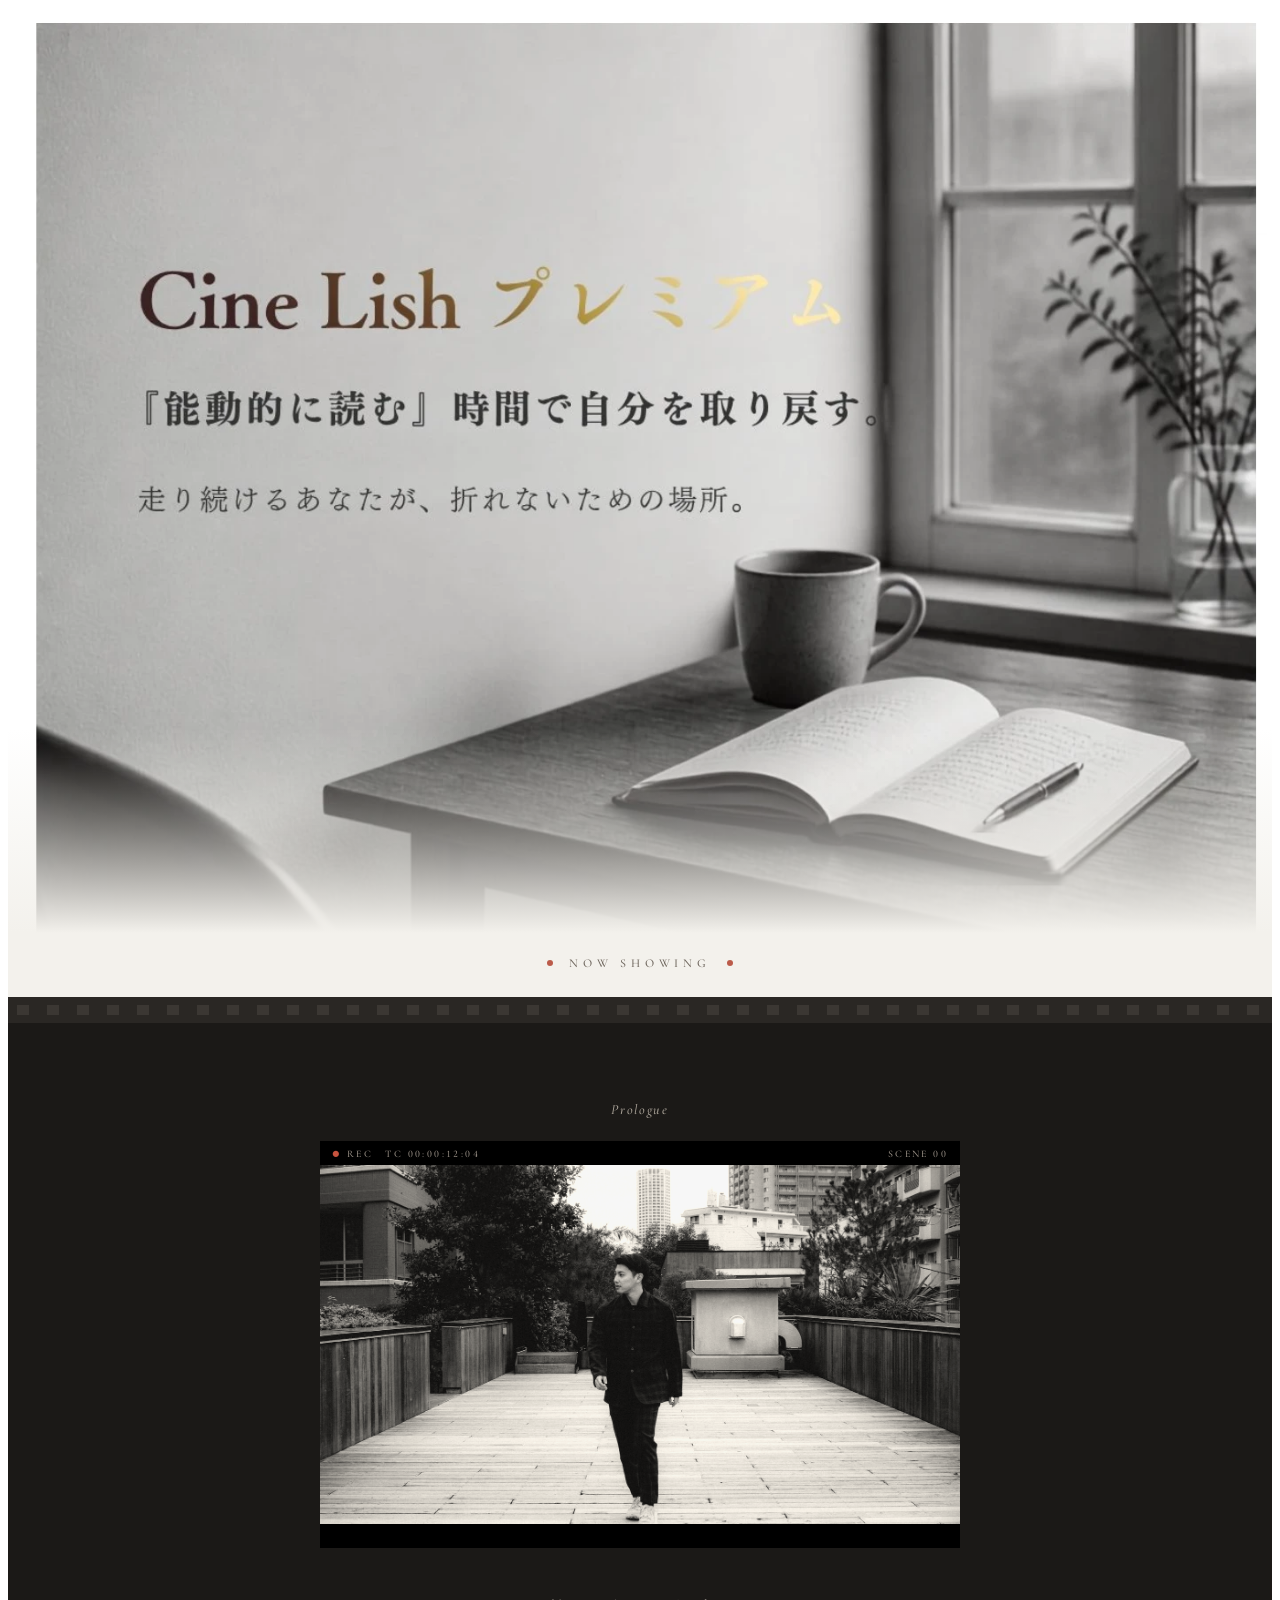
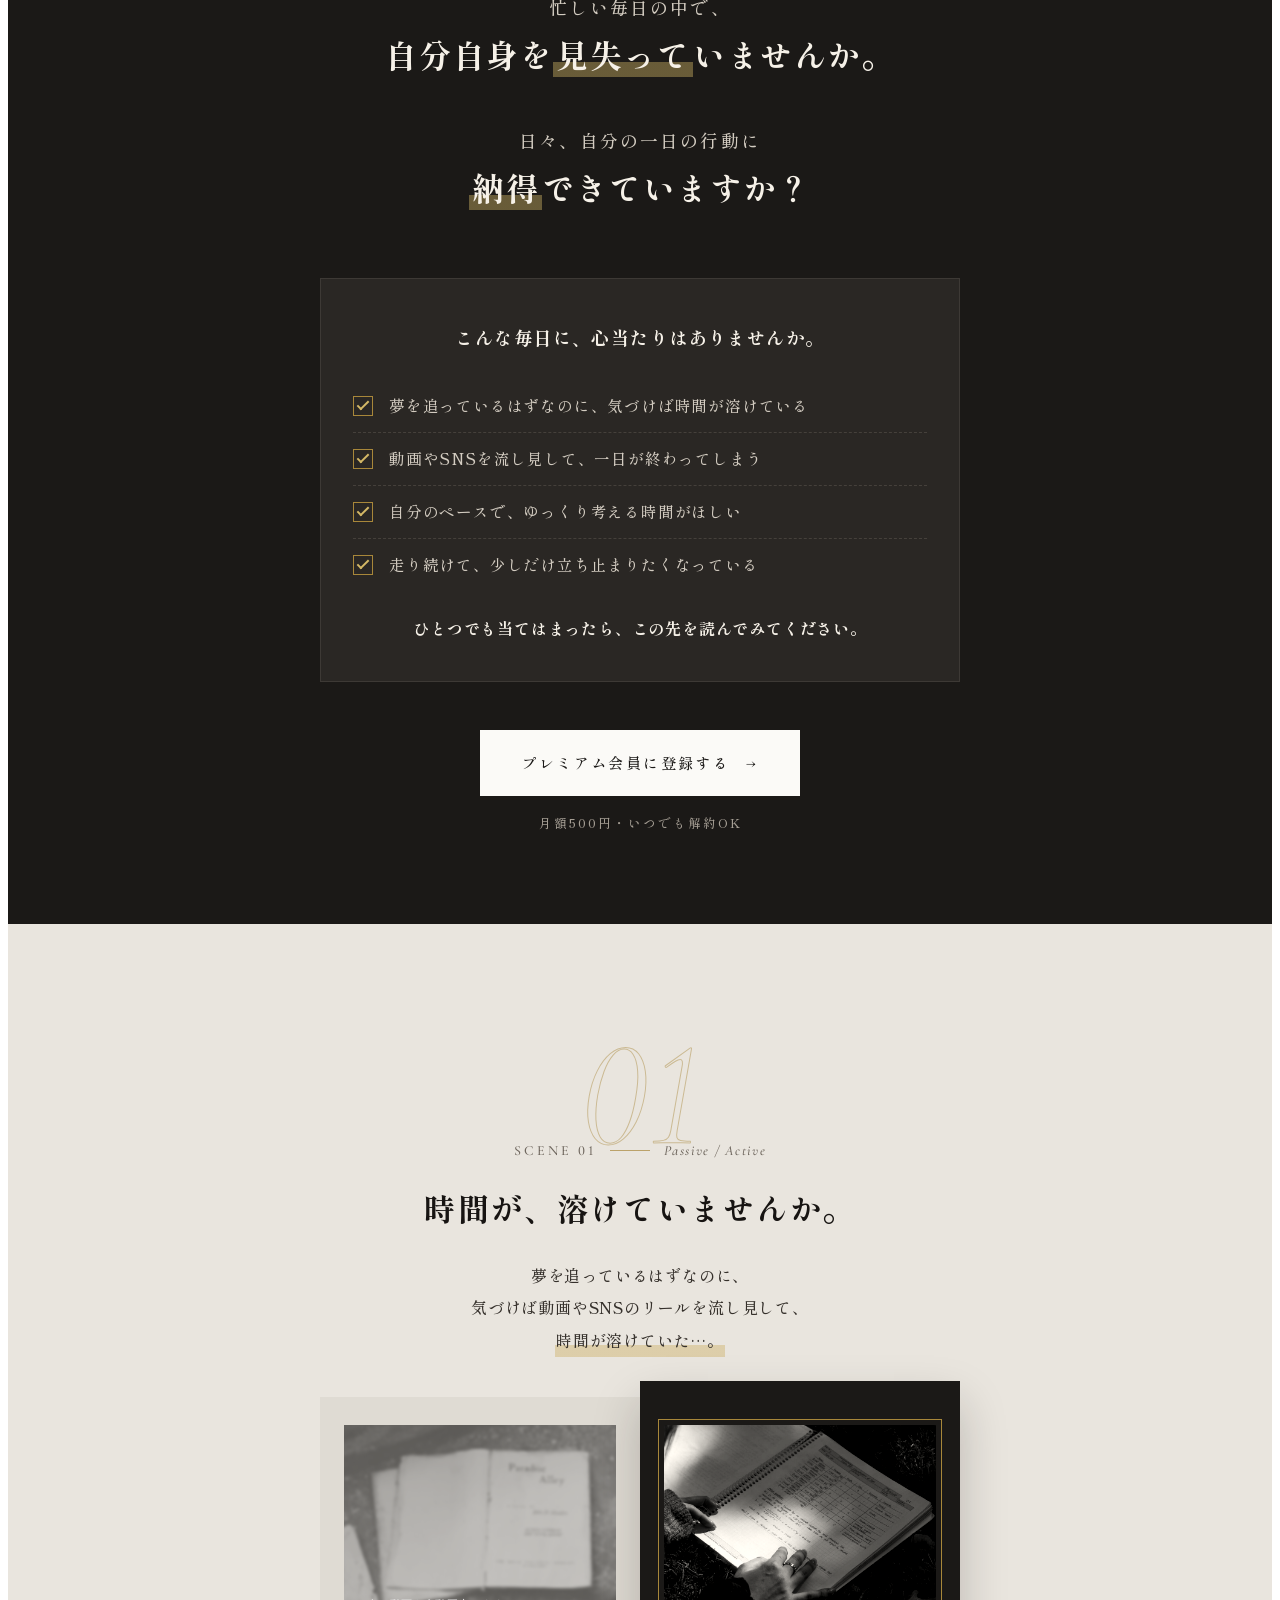
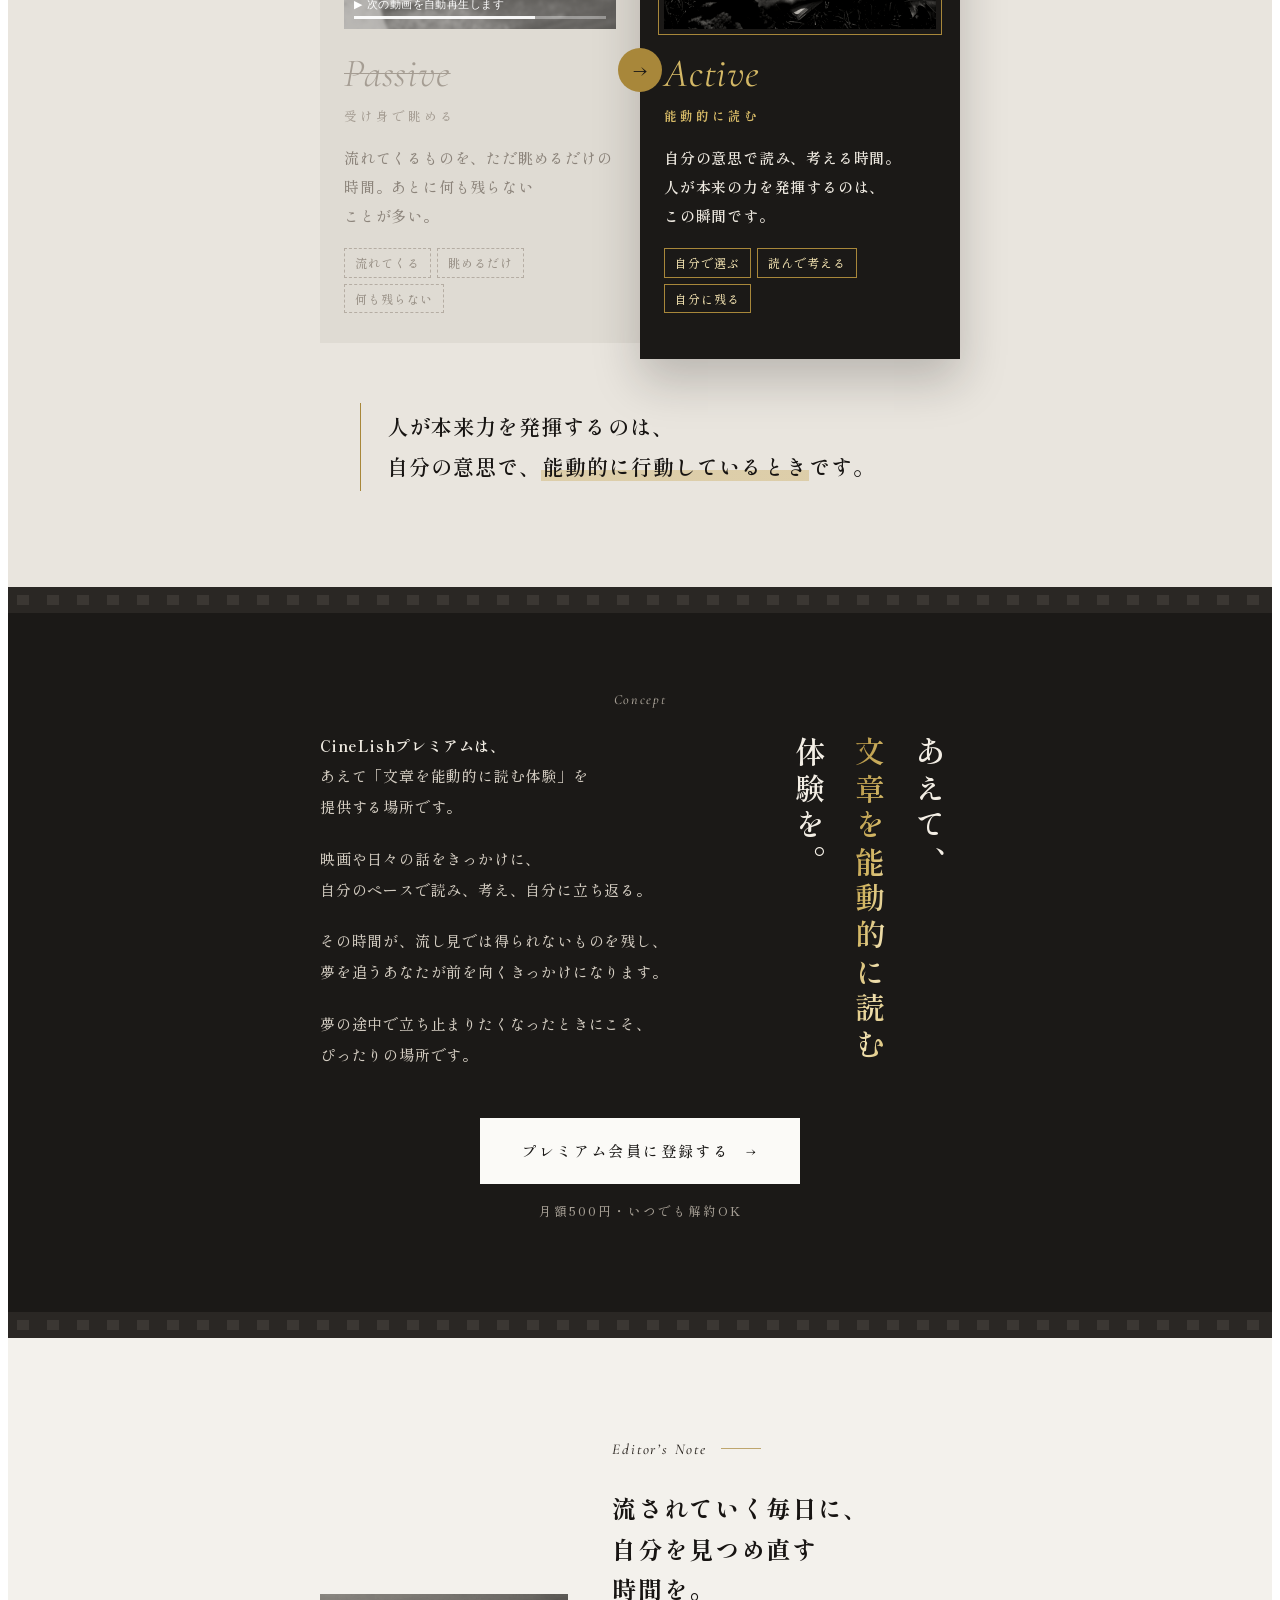
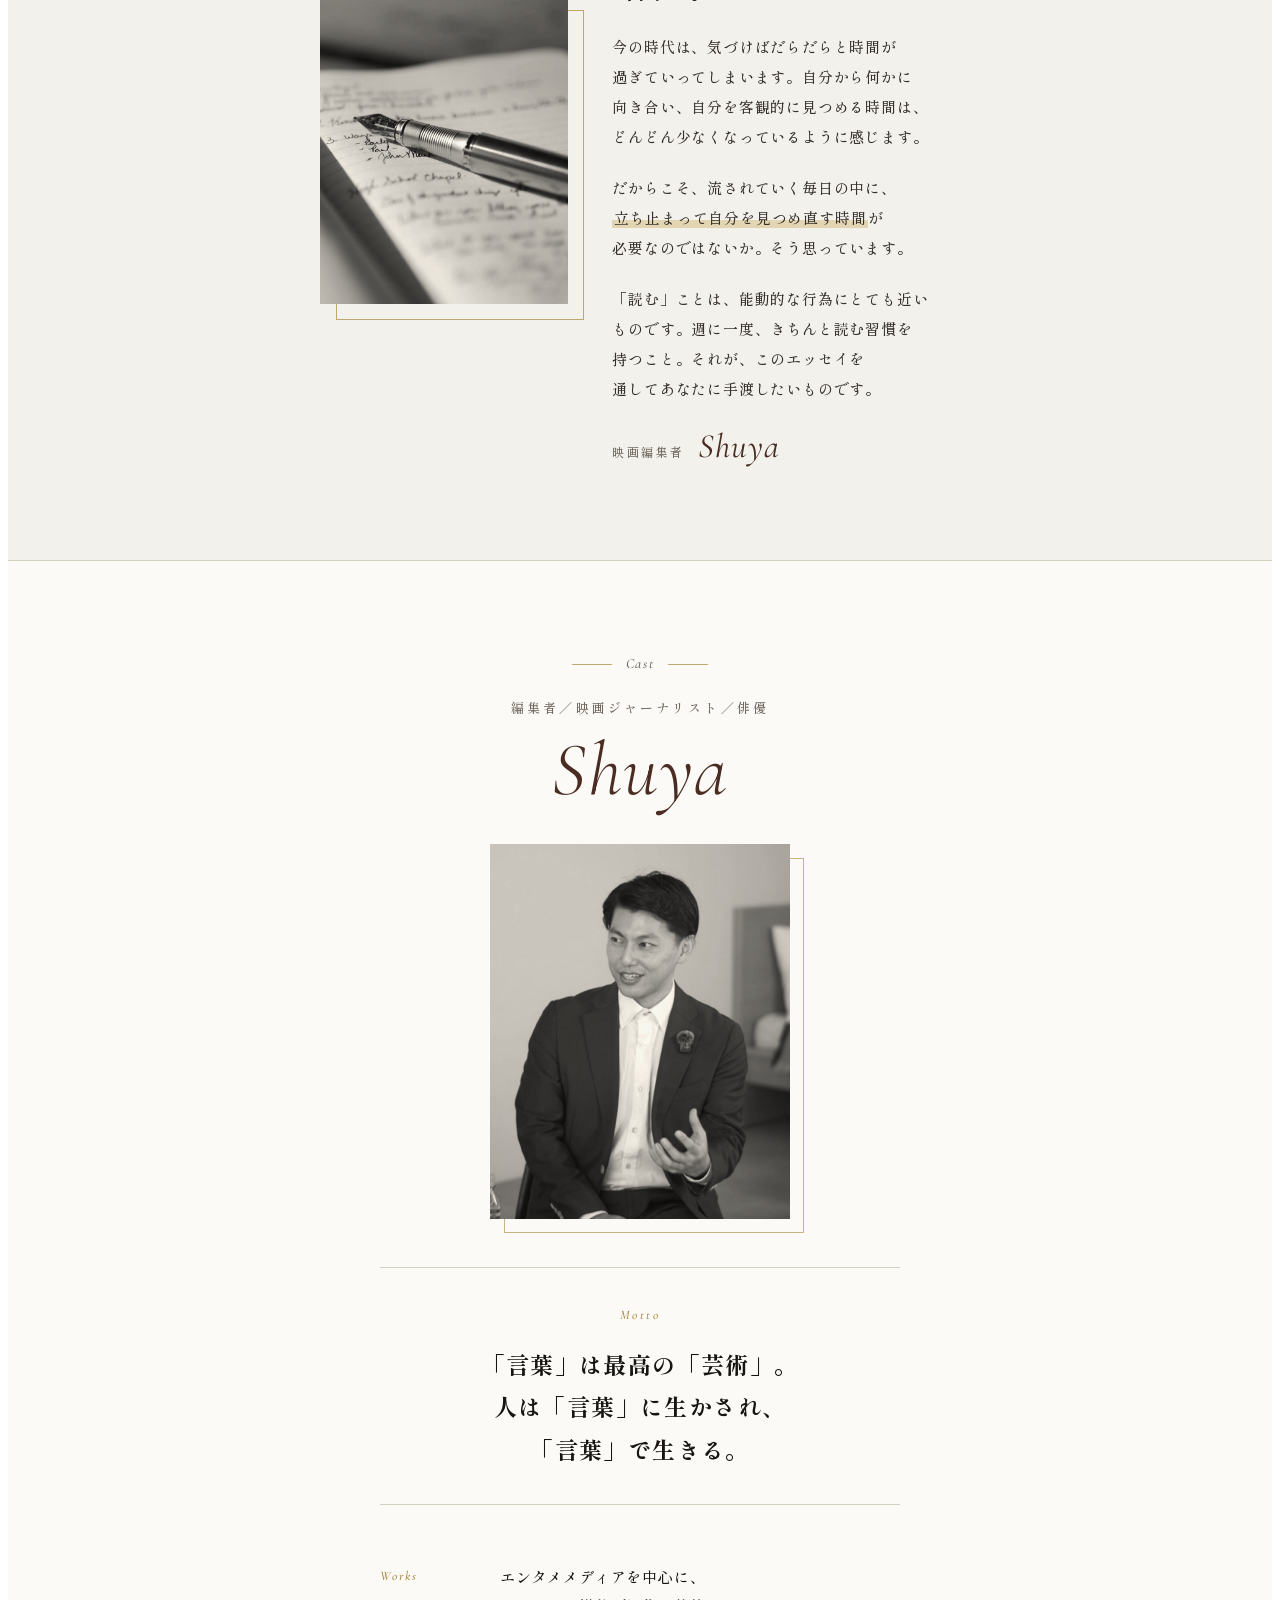
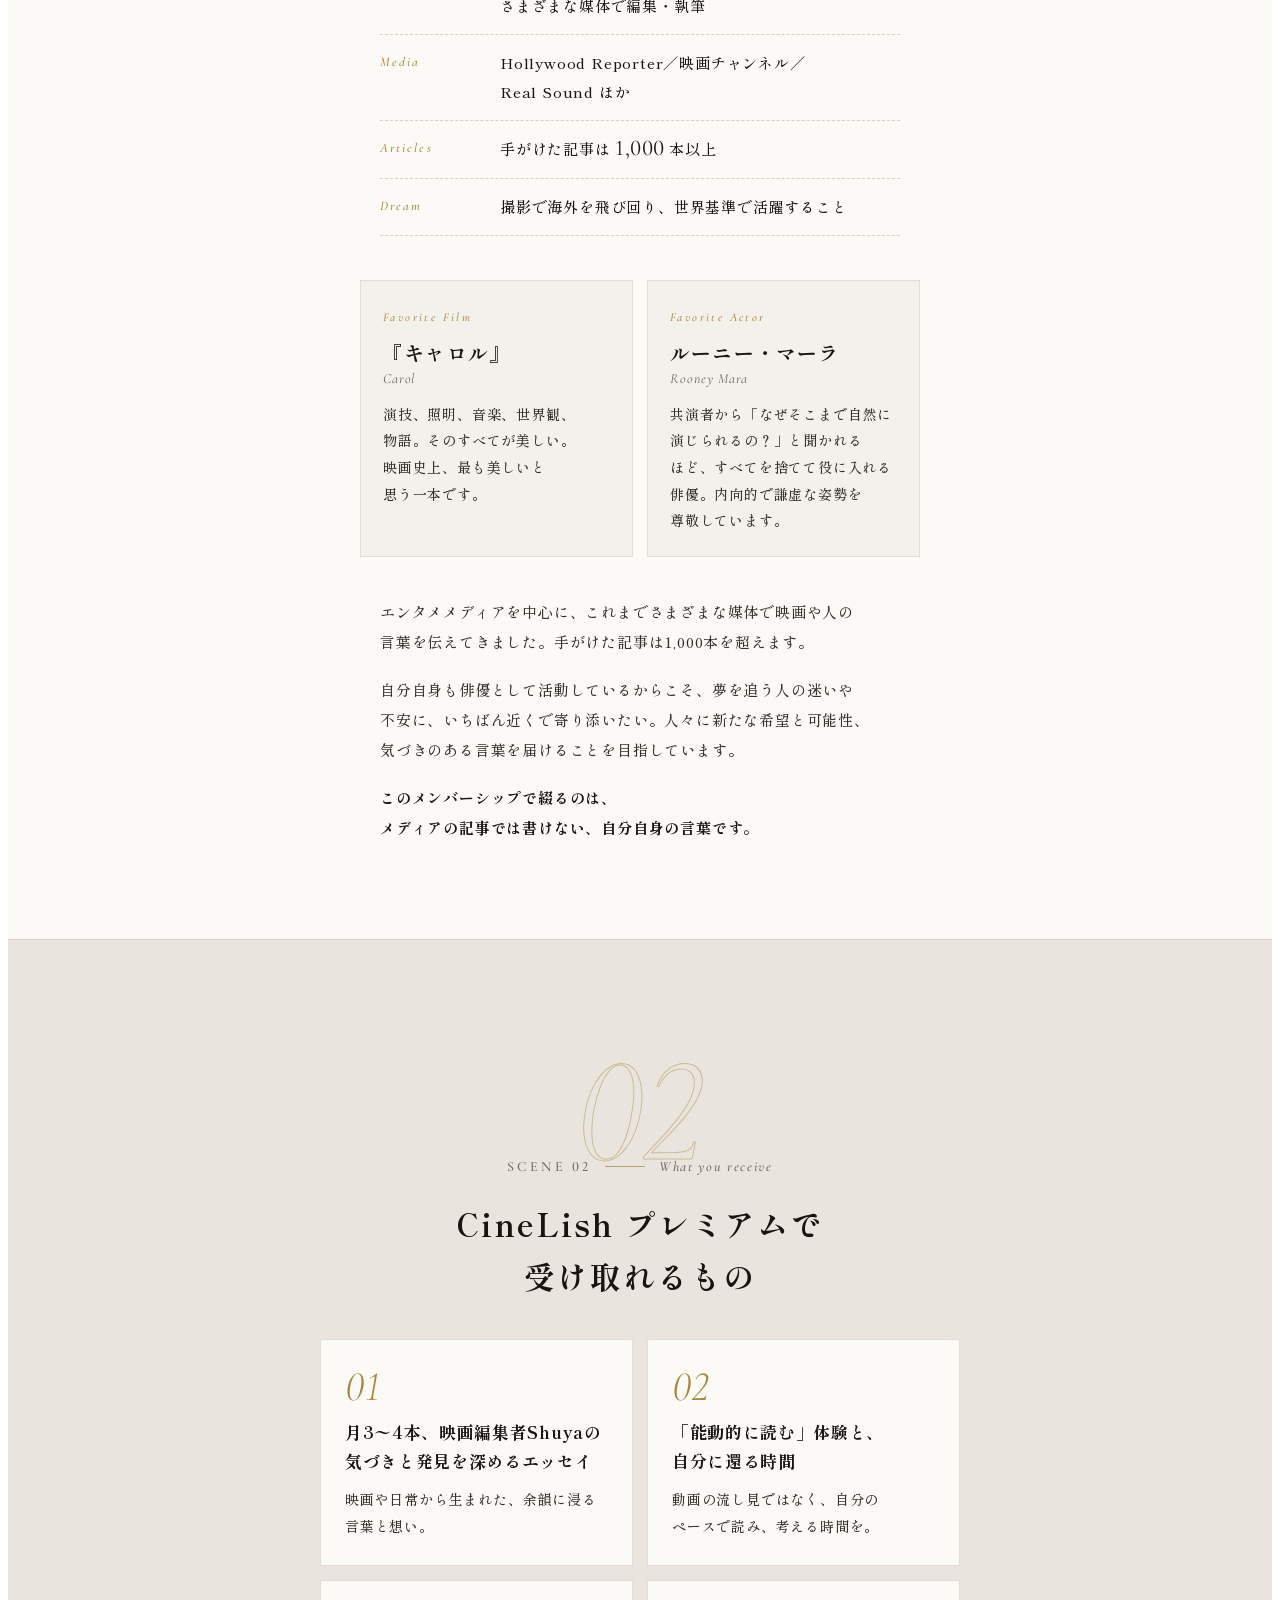
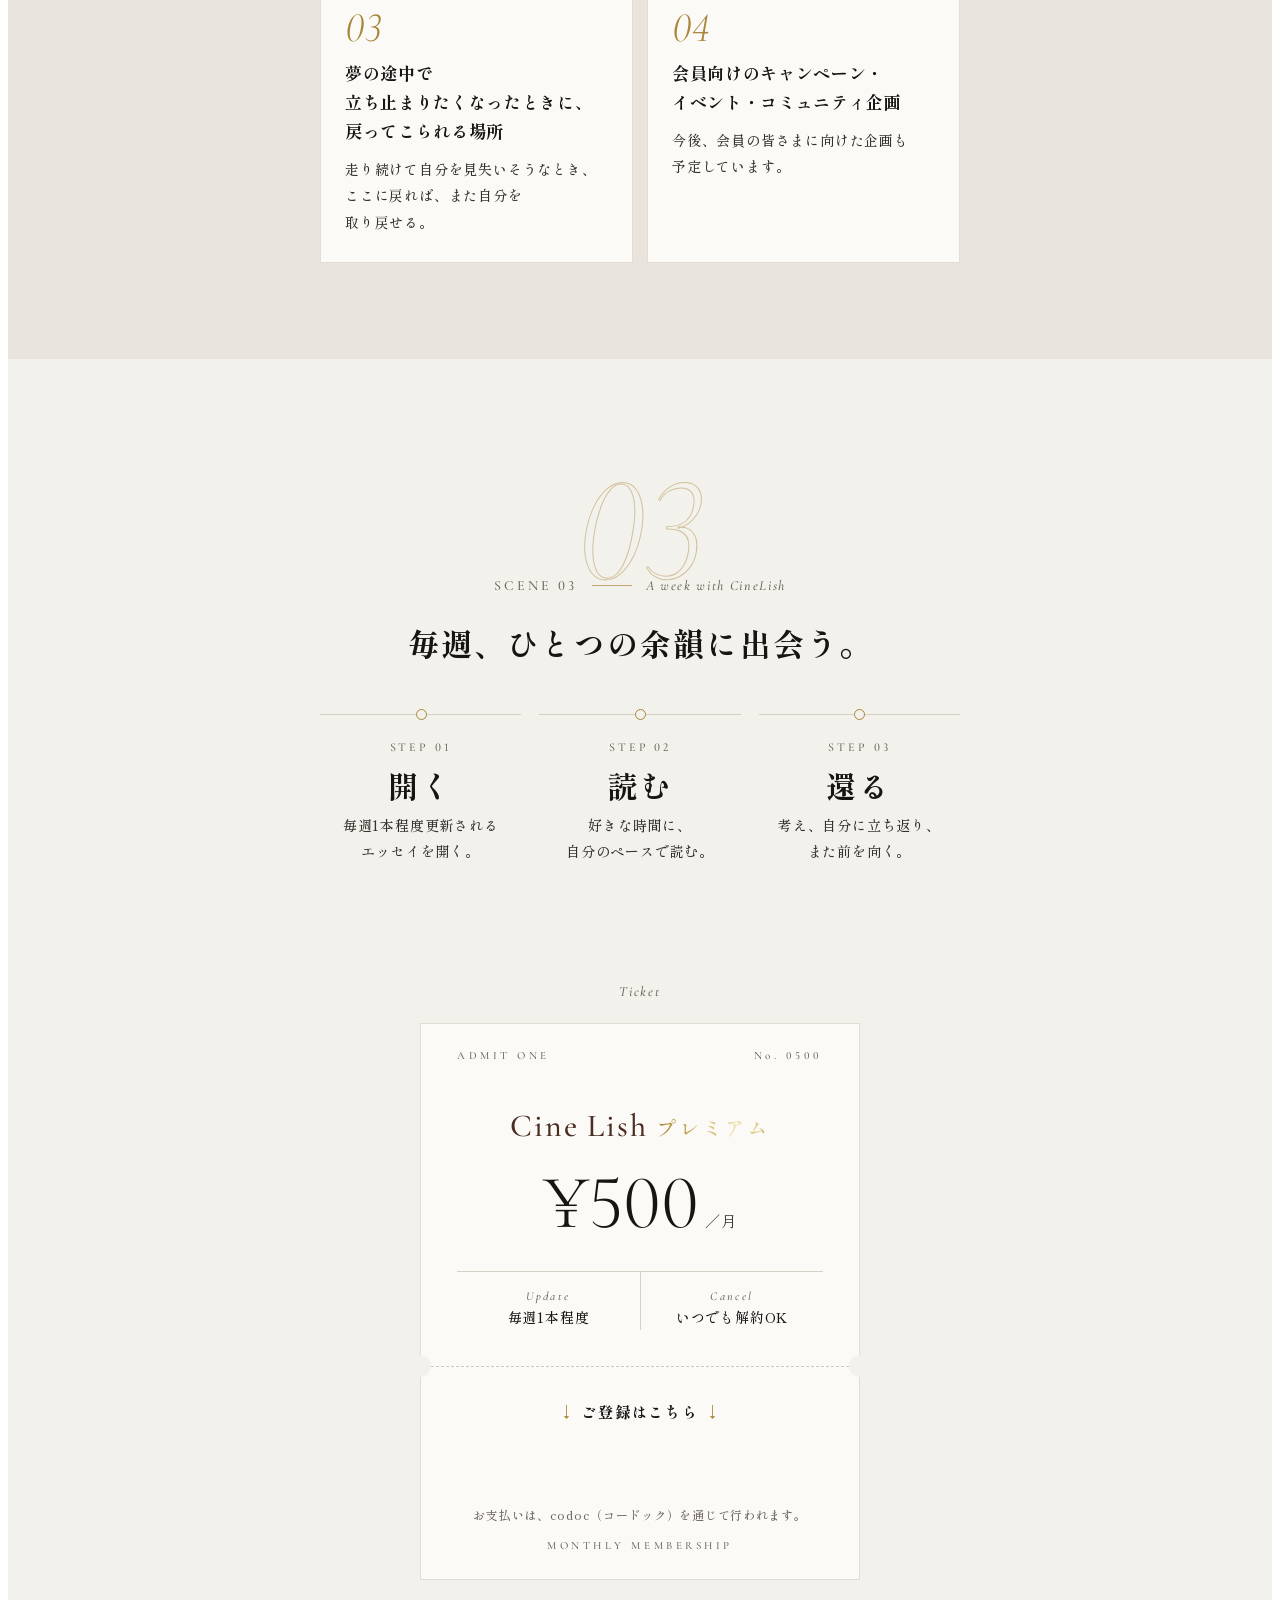
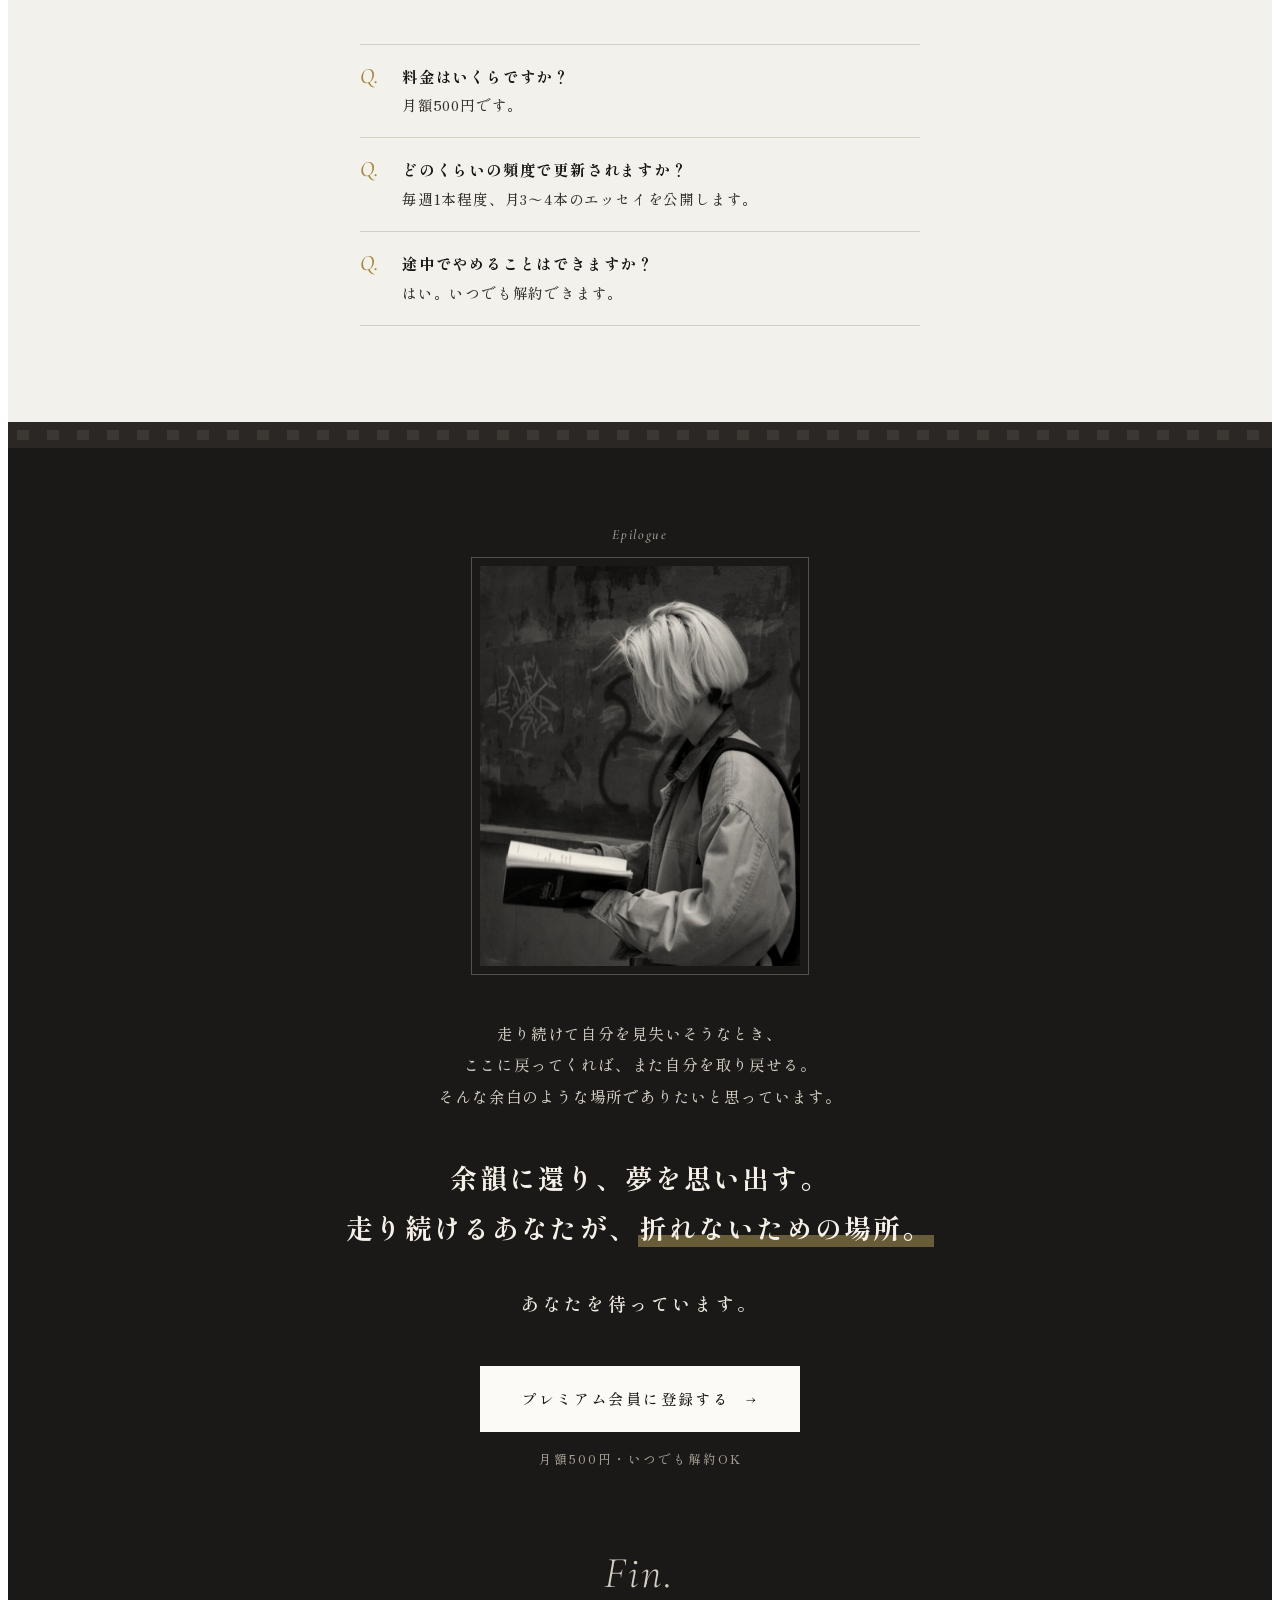
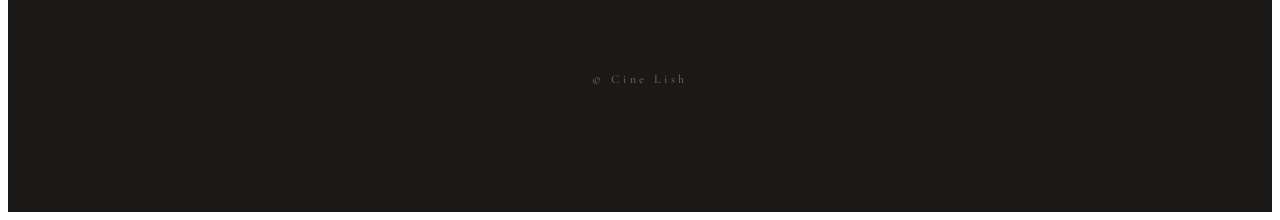
==== lp/cinelish-premium/index.html @ 78d28dba "Switch the Profile section to a white base Co-Authored-By: Claude Opus 5.5 <noreply@anthropic.com> C" ====
<!doctype html>
<html lang="ja">
<head>
<meta charset="utf-8">
<meta name="viewport" content="width=device-width, initial-scale=1">
<title>Cine Lish プレミアム</title>
<meta name="description" content="『能動的に読む』時間で自分を取り戻す。走り続けるあなたが、折れないための場所。映画編集者Shuyaのエッセイを毎週公開。月額500円・いつでも解約OK。">
<meta property="og:title" content="Cine Lish プレミアム">
<meta property="og:description" content="『能動的に読む』時間で自分を取り戻す。走り続けるあなたが、折れないための場所。">
<meta property="og:image" content="hero.webp">
<link rel="preconnect" href="https://fonts.googleapis.com">
<link rel="preconnect" href="https://fonts.gstatic.com" crossorigin>
<link href="https://fonts.googleapis.com/css2?family=Cormorant+Garamond:ital,wght@0,300;0,400;0,500;1,300;1,400&family=Shippori+Mincho:wght@400;500;600;700&display=swap" rel="stylesheet">
<style>
  /* ============================================================
     Cine Lish プレミアム LP
     ・CSSは #cinelish-lp の内側だけに効く（サイトの他の部分に影響しない）
     ・WordPressのCSS欄で記号が変換されても壊れないよう、引用符と不等号は使わない
     ・レイアウト：1本の映画の構成（Prologue → Scene → Concept → Note → Ticket → Epilogue）
     ============================================================ */
  #cinelish-lp {
    --bg: #f3f1ec;
    --bg-alt: #e9e5de;
    --paper: #fbfaf7;
    --ink: #171412;
    --ink-soft: #35302b;
    --ink-faint: #6e665d;
    --line: #d6cfc4;
    --brown: #4a2c22;
    --gold-1: #a8873a;
    --gold-2: #d4b866;
    --gold-3: #efdfae;
    --mark: rgba(201, 168, 84, .38);
    --dark: #1b1917;
    --dark-2: #2a2724;
    --dark-ink: #eee9e0;
    --dark-soft: #d3ccc1;
    --serif-en: Cormorant Garamond, Times New Roman, serif;
    --serif-ja: Shippori Mincho, Hiragino Mincho ProN, Yu Mincho, serif;
  }

  /* codocの登録ボタン（.cl-widget の中）には、このLPのリセットを当てない（:where で優先度は上げない） */
  #cinelish-lp, #cinelish-lp *:where(:not(.cl-widget *)) { box-sizing: border-box; margin: 0; padding: 0; border: 0; box-shadow: none; }
  #cinelish-lp {
    position: relative;
    background: var(--bg);
    color: var(--ink);
    font-family: var(--serif-ja);
    font-size: 16px;
    font-weight: 500;
    line-height: 2.05;
    letter-spacing: .05em;
    overflow-x: hidden;
    word-break: auto-phrase;
    text-wrap: pretty;
  }
  #cinelish-lp img:where(:not(.cl-widget *)) { display: block; max-width: 100%; height: auto; }
  #cinelish-lp figure:where(:not(.cl-widget *)) { margin: 0; }
  #cinelish-lp a:where(:not(.cl-widget *)) { color: inherit; }

  /* テーマ側の見出し装飾などをLP内だけ打ち消す（サイト全体には影響しません） */
  #cinelish-lp h2:where(:not(.cl-widget *)), #cinelish-lp h3:where(:not(.cl-widget *)) {
    background: none; border: 0; box-shadow: none; padding: 0; color: inherit;
    font-family: inherit;
  }
  #cinelish-lp h2:where(:not(.cl-widget *))::before, #cinelish-lp h2:where(:not(.cl-widget *))::after,
  #cinelish-lp h3:where(:not(.cl-widget *))::before, #cinelish-lp h3:where(:not(.cl-widget *))::after { content: none; display: none; }
  #cinelish-lp ol:where(:not(.cl-widget *)), #cinelish-lp ul:where(:not(.cl-widget *)), #cinelish-lp dl:where(:not(.cl-widget *)) { padding: 0; margin-left: 0; }
  #cinelish-lp li:where(:not(.cl-widget *)) { list-style: none; }
  #cinelish-lp li:where(:not(.cl-widget *))::marker { content: none; }
  #cinelish-lp h2:where(:not(.cl-widget *)), #cinelish-lp h3:where(:not(.cl-widget *)) { margin-top: 0 !important; }
  /* WordPressの自動整形で勝手に入る改行（class無しのbr）は無視する */
  #cinelish-lp br:not([class]):where(:not(.cl-widget *)) { display: none; }

  #cinelish-lp .cl-wrap { width: min(640px, 100% - 48px); margin-inline: auto; }
  #cinelish-lp section { padding: 96px 0; position: relative; }
  #cinelish-lp p:where(:not(.cl-widget *)) + p { margin-top: 1.4em; }
  #cinelish-lp .cl-center { text-align: center; }
  /* 文節のまとまり：この中では改行しない（iPhoneのSafariでも自然な位置で折り返す） */
  #cinelish-lp .cl-nw { display: inline-block; }
  #cinelish-lp .cl-em { background: linear-gradient(transparent 64%, var(--mark) 64%); padding: 0 .08em; }
  #cinelish-lp .cl-gold {
    background: linear-gradient(100deg, var(--gold-1) 0%, var(--gold-2) 45%, var(--gold-3) 70%, var(--gold-2) 100%);
    -webkit-background-clip: text;
    background-clip: text;
    color: transparent;
  }

  /* ---------- 見出しラベル ---------- */
  #cinelish-lp .cl-eyebrow {
    display: flex;
    align-items: center;
    justify-content: center;
    gap: 14px;
    margin-bottom: 24px;
    font-family: var(--serif-en);
    font-size: 14px;
    line-height: 1;
    letter-spacing: .22em;
    color: var(--ink-faint);
    font-variant-numeric: lining-nums;
  }
  #cinelish-lp .cl-eyebrow i { font-style: italic; letter-spacing: .12em; }
  #cinelish-lp .cl-eb-line { display: block; width: 40px; height: 1px; background: var(--gold-1); opacity: .7; }
  #cinelish-lp .cl-left { justify-content: flex-start; }

  #cinelish-lp h2 {
    font-weight: 700;
    font-size: clamp(24px, 4.4vw, 31px);
    line-height: 1.7;
    letter-spacing: .07em;
    text-align: center;
    text-wrap: balance;
    margin-bottom: 36px;
  }
  #cinelish-lp .cl-lede { text-align: center; color: var(--ink-soft); max-width: 31em; margin: -12px auto 40px; }

  /* ---------- 写真（全部を同じトーンにそろえて、1本の映画のように見せる） ---------- */
  #cinelish-lp .cl-photo {
    display: block;
    width: 100%;
    height: auto;
    filter: grayscale(1) sepia(.16) contrast(1.06) brightness(.97);
  }
  /* フィルムの1コマ：上下の黒帯＋タイムコード */
  #cinelish-lp .cl-frame { position: relative; background: var(--dark); padding: 24px 0; }
  #cinelish-lp .cl-gate {
    position: absolute;
    left: 12px; right: 12px; top: 8px;
    display: flex;
    justify-content: space-between;
    font-family: var(--serif-en);
    font-size: 10px;
    line-height: 1;
    letter-spacing: .24em;
    color: #9a9187;
    font-variant-numeric: lining-nums tabular-nums;
  }
  #cinelish-lp .cl-gate i { font-style: normal; color: #c6533e; }

  /* ---------- 暗いシーン共通（Prologue / Concept / Epilogue） ---------- */
  #cinelish-lp .cl-dark { background: var(--dark); color: var(--dark-ink); }
  #cinelish-lp .cl-dark .cl-eyebrow { color: #a69f95; }
  #cinelish-lp .cl-dark .cl-em { background: linear-gradient(transparent 68%, rgba(212, 184, 102, .42) 68%); }
  #cinelish-lp .cl-dark-pad { padding: 0; }
  #cinelish-lp .cl-dark-inner { padding: 80px 0 88px; }

  /* 大きな透かし数字（各シーンの番号） */
  #cinelish-lp .cl-scene-head { position: relative; padding-top: 124px; }
  #cinelish-lp .cl-bigno {
    position: absolute;
    top: 0; left: 0; right: 0;
    text-align: center;
    font-family: var(--serif-en);
    font-style: italic;
    font-weight: 300;
    font-size: 150px;
    line-height: 1;
    letter-spacing: 0;
    color: transparent;
    -webkit-text-stroke: 1px var(--gold-1);
    opacity: .45;
    font-variant-numeric: lining-nums;
    pointer-events: none;
    user-select: none;
  }
  #cinelish-lp .cl-scene-head .cl-eyebrow, #cinelish-lp .cl-scene-head h2 { position: relative; }

  /* ---------- Hero ---------- */
  #cinelish-lp .cl-hero { position: relative; background: #e9e8e5; }
  #cinelish-lp .cl-hero img { width: 100%; max-width: 1440px; margin-inline: auto; }
  #cinelish-lp .cl-hero-fade {
    position: absolute; inset: auto 0 0 0; height: 22%;
    background: linear-gradient(to bottom, transparent, var(--bg));
    pointer-events: none;
  }
  #cinelish-lp .cl-showing {
    display: flex;
    align-items: center;
    justify-content: center;
    gap: 16px;
    padding: 24px 0 0;
    font-family: var(--serif-en);
    font-size: 12px;
    line-height: 1;
    letter-spacing: .4em;
    color: var(--ink-faint);
  }
  #cinelish-lp .cl-dot { display: block; width: 6px; height: 6px; border-radius: 50%; background: #b0412e; opacity: .85; }

  /* ---------- Prologue ---------- */
  #cinelish-lp .cl-prologue { text-align: center; margin-top: 28px; }
  #cinelish-lp .cl-prologue .cl-frame { background: #000; }
  #cinelish-lp .cl-still-card { margin-top: 44px; }
  #cinelish-lp .cl-question {
    font-size: clamp(24px, 5vw, 32px);
    font-weight: 700;
    line-height: 1.7;
    letter-spacing: .05em;
    color: #f6f1e8;
  }
  #cinelish-lp .cl-question small {
    display: block;
    margin-bottom: 4px;
    font-size: .56em;
    font-weight: 500;
    letter-spacing: .12em;
    color: var(--dark-soft);
  }
  #cinelish-lp .cl-question-2 { margin-top: 44px; }

  /* こんな毎日に、心当たりは */
  #cinelish-lp .cl-foryou {
    margin-top: 64px;
    padding: 40px 32px 36px;
    border: 1px solid #3d3935;
    background: var(--dark-2);
    text-align: left;
  }
  #cinelish-lp .cl-foryou-title { color: #f6f1e8; text-align: center; font-size: 18px; font-weight: 700; letter-spacing: .08em; margin-bottom: 24px; }
  #cinelish-lp .cl-foryou li {
    display: grid;
    grid-template-columns: 22px 1fr;
    gap: 14px;
    align-items: start;
    padding: 12px 0;
    border-bottom: 1px dashed #45403b;
    font-size: 15.5px;
    color: var(--dark-soft);
    line-height: 1.8;
  }
  #cinelish-lp .cl-foryou li:last-child { border-bottom: 0; }
  #cinelish-lp .cl-check {
    position: relative;
    display: block;
    width: 20px; height: 20px;
    margin-top: 4px;
    border: 1px solid var(--gold-1);
  }
  #cinelish-lp .cl-check span {
    position: absolute;
    left: 6px; top: 1px;
    width: 6px; height: 12px;
    border-right: 2px solid var(--gold-2);
    border-bottom: 2px solid var(--gold-2);
    transform: rotate(45deg);
  }
  #cinelish-lp .cl-foryou-foot { margin-top: 22px; text-align: center; font-weight: 700; color: #f6f1e8; }

  /* ---------- Scene 01：Passive / Active ---------- */
  #cinelish-lp .cl-contrast { background: var(--bg-alt); }
  /* 受け身（ぼんやり・色あせ）と能動（くっきり・黒地に金）の対比 */
  #cinelish-lp .cl-pair {
    position: relative;
    display: grid;
    grid-template-columns: 1fr 1fr;
    align-items: stretch;
    margin: 0 0 60px;
  }
  #cinelish-lp .cl-pair .cl-passive,
  #cinelish-lp .cl-pair .cl-active { position: relative; padding: 28px 24px 30px; }
  #cinelish-lp .cl-pair-photo { position: relative; margin-bottom: 22px; aspect-ratio: 4 / 3; overflow: hidden; background: var(--line); }
  #cinelish-lp .cl-pair-photo .cl-photo { height: 100%; object-fit: cover; }
  #cinelish-lp .cl-pair h3 {
    font-family: var(--serif-en);
    font-style: italic;
    font-weight: 300;
    font-size: 40px;
    line-height: 1.1;
    letter-spacing: .02em;
    margin-bottom: 8px;
  }
  #cinelish-lp .cl-pair small { display: block; font-size: 12.5px; letter-spacing: .24em; margin-bottom: 14px; }
  #cinelish-lp .cl-pair p { font-size: 15px; line-height: 1.95; }
  #cinelish-lp .cl-tags { display: flex; flex-wrap: wrap; gap: 6px; margin-top: 18px; }
  #cinelish-lp .cl-tags li { padding: 4px 10px; font-size: 12px; line-height: 1.6; letter-spacing: .08em; }

  /* Passive：霧がかかったように */
  #cinelish-lp .cl-passive { background: #dfdbd3; color: #8c847b; }
  #cinelish-lp .cl-passive .cl-pair-photo .cl-photo { filter: grayscale(1) brightness(.92) contrast(.7) blur(1.4px); opacity: .7; transform: scale(1.04); }
  #cinelish-lp .cl-passive h3 { color: #a59d93; text-decoration: line-through; text-decoration-thickness: 1px; }
  #cinelish-lp .cl-passive small { color: #a59d93; }
  #cinelish-lp .cl-passive .cl-tags li { border: 1px dashed #b5ada3; color: #9a9288; }
  /* 動画アプリの自動再生バー（流されていく感じ） */
  #cinelish-lp .cl-autoplay {
    position: absolute; left: 10px; right: 10px; bottom: 10px;
    display: flex; flex-direction: column; gap: 6px;
    font-family: system-ui, sans-serif;
    font-size: 11px; line-height: 1; letter-spacing: .04em;
    color: #ffffff;
  }
  #cinelish-lp .cl-ap-bar { display: block; height: 3px; background: rgba(255, 255, 255, .35); }
  #cinelish-lp .cl-ap-bar span { display: block; width: 72%; height: 100%; background: rgba(255, 255, 255, .9); }

  /* Active：黒地に金でくっきり、少し前に出す */
  #cinelish-lp .cl-active {
    z-index: 1;
    margin: -16px 0;
    padding-top: 44px !important;
    padding-bottom: 46px !important;
    background: var(--dark);
    color: var(--dark-ink);
    box-shadow: 0 22px 44px rgba(23, 20, 18, .22);
  }
  #cinelish-lp .cl-active .cl-pair-photo { outline: 1px solid var(--gold-1); outline-offset: 5px; }
  #cinelish-lp .cl-active .cl-pair-photo .cl-photo { filter: grayscale(1) sepia(.12) contrast(1.15) brightness(1.05); }
  #cinelish-lp .cl-active h3 { color: var(--gold-2); font-weight: 400; }
  #cinelish-lp .cl-active small { color: var(--gold-2); font-weight: 700; }
  #cinelish-lp .cl-active p { color: var(--dark-ink); font-weight: 600; }
  #cinelish-lp .cl-active .cl-tags li { border: 1px solid var(--gold-1); color: var(--gold-3); }

  /* 受け身 → 能動 の矢印 */
  #cinelish-lp .cl-vs {
    position: absolute;
    top: 50%; left: -22px;
    width: 44px; height: 44px;
    margin-top: -22px;
    display: flex; align-items: center; justify-content: center;
    border-radius: 50%;
    background: var(--gold-1);
    color: var(--dark);
    font-family: var(--serif-en);
    font-size: 22px;
    line-height: 1;
    z-index: 2;
  }
  #cinelish-lp .cl-pull {
    max-width: 560px;
    margin: 0 auto;
    padding: 4px 0 4px 26px;
    border-left: 1px solid var(--gold-1);
    font-size: clamp(18px, 3.4vw, 21px);
    font-weight: 600;
    line-height: 1.9;
    letter-spacing: .05em;
  }

  /* ---------- Concept（黒・縦書き・フィルム） ---------- */
  #cinelish-lp .cl-film {
    display: block;
    height: 26px;
    background:
      repeating-linear-gradient(90deg, transparent 0 9px, #3b3733 9px 21px, transparent 21px 30px) center / 100% 10px no-repeat,
      var(--dark-2);
  }
  #cinelish-lp .cl-concept { display: grid; grid-template-columns: 1fr auto; align-items: center; gap: 56px; }
  #cinelish-lp .cl-vertical {
    grid-column: 2; grid-row: 1;
    writing-mode: vertical-rl;
    font-size: clamp(24px, 3.6vw, 30px);
    line-height: 2;
    letter-spacing: .22em;
    font-weight: 600;
    color: #f3eee5;
    margin: 0 auto;
  }
  #cinelish-lp .cl-concept-body { grid-column: 1; grid-row: 1; color: var(--dark-soft); font-size: 15px; }
  #cinelish-lp .cl-concept-body .cl-hl { color: var(--dark-ink); font-weight: 700; }

  /* ---------- Editor Note ---------- */
  #cinelish-lp .cl-note-grid { display: grid; grid-template-columns: 5fr 7fr; gap: 44px; align-items: center; }
  #cinelish-lp .cl-note-photo { position: relative; }
  #cinelish-lp .cl-note-photo .cl-offset {
    position: absolute;
    inset: 16px -16px -16px 16px;
    border: 1px solid var(--gold-1);
    opacity: .7;
  }
  #cinelish-lp .cl-note-photo .cl-photo { position: relative; aspect-ratio: 4 / 5; object-fit: cover; object-position: 68% 50%; }
  #cinelish-lp .cl-note-body { min-width: 0; }
  #cinelish-lp .cl-note-body h2 { text-align: left; font-size: clamp(21px, 3.4vw, 24px); margin-bottom: 22px; }
  #cinelish-lp .cl-note-body p { font-size: 15px; line-height: 2; color: var(--ink-soft); }
  #cinelish-lp .cl-sign { margin-top: 26px; display: flex; align-items: baseline; gap: 14px; }
  #cinelish-lp .cl-sign small { font-size: 12px; letter-spacing: .2em; color: var(--ink-faint); }
  #cinelish-lp .cl-sign span { font-family: var(--serif-en); font-style: italic; font-weight: 400; font-size: 34px; line-height: 1; color: var(--brown); }

  /* ---------- Profile（エンドロールのキャスト紹介風） ---------- */
  #cinelish-lp .cl-profile { text-align: center; background: var(--paper); color: var(--ink); border-top: 1px solid var(--line); border-bottom: 1px solid var(--line); }
  #cinelish-lp .cl-prof-role { font-size: 13px; letter-spacing: .24em; color: var(--ink-faint); }
  #cinelish-lp p.cl-prof-name {
    margin-top: 10px;
    font-family: var(--serif-en);
    font-style: italic;
    font-weight: 300;
    font-size: clamp(56px, 12vw, 76px);
    line-height: 1;
    letter-spacing: .02em;
  }
  #cinelish-lp .cl-prof-name .cl-gold { padding: 0 .06em; background: none; color: var(--brown); }
  #cinelish-lp .cl-prof-photo { position: relative; width: min(300px, 70%); margin: 36px auto 0; }
  #cinelish-lp .cl-prof-photo .cl-offset { position: absolute; inset: 14px -14px -14px 14px; border: 1px solid var(--gold-1); opacity: .6; }
  #cinelish-lp .cl-prof-photo .cl-photo { position: relative; aspect-ratio: 4 / 5; object-fit: cover; }
  #cinelish-lp .cl-favs { display: grid; grid-template-columns: 1fr 1fr; gap: 14px; max-width: 560px; margin: 44px auto 0; text-align: left; }
  #cinelish-lp .cl-fav { padding: 24px 22px 22px; background: var(--bg); border: 1px solid #e3ddd3; }
  #cinelish-lp .cl-fav-label { display: block; font-family: var(--serif-en); font-style: italic; font-size: 12px; letter-spacing: .2em; color: var(--gold-1); }
  #cinelish-lp p.cl-fav-title { margin-top: 8px; font-size: 20px; font-weight: 700; line-height: 1.5; letter-spacing: .06em; color: var(--ink); }
  #cinelish-lp .cl-fav-title small { display: block; font-family: var(--serif-en); font-style: italic; font-weight: 400; font-size: 14px; letter-spacing: .06em; color: var(--ink-faint); }
  #cinelish-lp p.cl-fav-text { margin-top: 12px; font-size: 14px; line-height: 1.9; color: var(--ink-soft); }
  #cinelish-lp .cl-motto {
    position: relative;
    max-width: 520px;
    margin: 48px auto 0;
    padding: 34px 20px;
    border-top: 1px solid var(--line);
    border-bottom: 1px solid var(--line);
  }
  #cinelish-lp .cl-motto-label { display: block; margin-bottom: 14px; font-family: var(--serif-en); font-style: italic; font-size: 13px; letter-spacing: .2em; color: var(--gold-1); }
  #cinelish-lp .cl-motto p { font-size: clamp(19px, 4vw, 23px); font-weight: 700; line-height: 1.85; letter-spacing: .06em; color: var(--ink); }
  #cinelish-lp .cl-credits { max-width: 520px; margin: 44px auto 0; text-align: left; }
  #cinelish-lp .cl-credits div { display: grid; grid-template-columns: 104px 1fr; gap: 16px; padding: 14px 0; border-bottom: 1px dashed var(--line); }
  #cinelish-lp .cl-credits dt { font-family: var(--serif-en); font-style: italic; font-size: 13px; line-height: 2; letter-spacing: .16em; color: var(--gold-1); }
  #cinelish-lp .cl-credits dd { margin: 0; font-size: 15px; line-height: 1.9; color: var(--ink); }
  #cinelish-lp .cl-credits dd b { font-family: var(--serif-en); font-weight: 400; font-size: 1.5em; line-height: 1; letter-spacing: .02em; font-variant-numeric: lining-nums; }
  #cinelish-lp .cl-prof-bio { max-width: 520px; margin: 40px auto 0; text-align: left; font-size: 15px; line-height: 2; color: var(--ink-soft); }
  #cinelish-lp .cl-prof-bio p + p { margin-top: 1.2em; }
  #cinelish-lp .cl-prof-bio .cl-hl { color: var(--ink); font-weight: 700; }

  /* ---------- Scene 02：受け取れるもの（カード） ---------- */
  #cinelish-lp .cl-benefits { background: var(--bg-alt); }
  #cinelish-lp .cl-cards { display: grid; grid-template-columns: 1fr 1fr; gap: 14px; }
  #cinelish-lp .cl-cards li {
    position: relative;
    padding: 26px 24px 26px;
    background: var(--paper);
    border: 1px solid #e3ddd3;
  }
  #cinelish-lp .cl-num {
    display: block;
    margin-bottom: 10px;
    font-family: var(--serif-en);
    font-style: italic;
    font-weight: 300;
    font-size: 42px;
    line-height: 1;
    color: var(--gold-1);
    font-variant-numeric: lining-nums;
  }
  #cinelish-lp .cl-cards h3 { font-weight: 700; font-size: 17px; line-height: 1.7; letter-spacing: .04em; margin-bottom: 10px; }
  #cinelish-lp .cl-cards p { font-size: 14px; line-height: 1.9; color: var(--ink-soft); }

  /* ---------- A week with CineLish（3ステップ） ---------- */
  #cinelish-lp .cl-steps { display: grid; grid-template-columns: repeat(3, 1fr); gap: 18px; position: relative; }
  #cinelish-lp .cl-steps li { position: relative; padding-top: 30px; text-align: center; }
  #cinelish-lp .cl-steps li .cl-step-line { position: absolute; top: 9px; left: 0; right: 0; height: 1px; background: var(--line); }
  #cinelish-lp .cl-steps li .cl-step-dot {
    position: absolute; top: 4px; left: 50%;
    width: 11px; height: 11px; margin-left: -5px;
    border-radius: 50%;
    background: var(--bg);
    border: 1px solid var(--gold-1);
  }
  #cinelish-lp .cl-step-label { display: block; font-family: var(--serif-en); font-size: 12px; letter-spacing: .24em; color: var(--ink-faint); font-variant-numeric: lining-nums; }
  #cinelish-lp .cl-step-word { display: block; margin: 6px 0 8px; font-size: 30px; font-weight: 700; line-height: 1.3; letter-spacing: .1em; }
  #cinelish-lp .cl-steps p { font-size: 14px; line-height: 1.85; color: var(--ink-soft); }

  /* ---------- Ticket（料金） ---------- */
  #cinelish-lp .cl-ticket-sec { padding-top: 24px; }
  #cinelish-lp .cl-ticket { position: relative; max-width: 440px; margin: 0 auto; background: var(--paper); border: 1px solid #e2ddd3; }
  #cinelish-lp .cl-ticket-main { padding: 26px 36px 36px; text-align: center; }
  #cinelish-lp .cl-ticket-head {
    display: flex; justify-content: space-between;
    font-family: var(--serif-en); font-size: 11px; line-height: 1; letter-spacing: .32em; color: var(--ink-faint);
    margin-bottom: 34px; font-variant-numeric: lining-nums;
  }
  #cinelish-lp .cl-ticket-name { font-family: var(--serif-en); font-size: 32px; line-height: 1.3; letter-spacing: .06em; color: var(--brown); }
  #cinelish-lp .cl-ticket-name .cl-gold { font-family: var(--serif-ja); font-size: 20px; margin-left: .4em; letter-spacing: .14em; }
  #cinelish-lp .cl-price { margin-top: 18px; font-family: var(--serif-en); font-weight: 300; font-size: 76px; line-height: 1; letter-spacing: 0; font-variant-numeric: lining-nums; }
  #cinelish-lp .cl-price small { font-family: var(--serif-ja); font-size: 15px; color: var(--ink-soft); margin-left: 6px; letter-spacing: .1em; }
  #cinelish-lp .cl-ticket-info { display: grid; grid-template-columns: 1fr 1fr; margin-top: 30px; border-top: 1px solid var(--line); }
  #cinelish-lp .cl-ticket-info div { padding: 14px 6px 0; font-size: 14px; line-height: 1.7; }
  #cinelish-lp .cl-ticket-info div + div { border-left: 1px solid var(--line); }
  #cinelish-lp .cl-ticket-info span { display: block; font-family: var(--serif-en); font-style: italic; font-size: 12px; letter-spacing: .2em; color: var(--ink-faint); }
  #cinelish-lp .cl-ticket-stub { position: relative; padding: 30px 36px 28px; border-top: 1px dashed #cfc8bc; text-align: center; }
  #cinelish-lp .cl-notch { position: absolute; top: -12px; width: 22px; height: 22px; border-radius: 50%; background: var(--bg); }
  #cinelish-lp .cl-notch-l { left: -12px; }
  #cinelish-lp .cl-notch-r { right: -12px; }
  #cinelish-lp .cl-ticket .cl-cta { width: 100%; }
  #cinelish-lp .cl-stub-label { margin: 0 0 14px; font-size: 15px; font-weight: 700; letter-spacing: .12em; }
  #cinelish-lp .cl-stub-label span { color: var(--gold-1); }
  /* codocの登録ボタンが入る場所（中身には触らない） */
  #cinelish-lp .cl-widget {
    display: block;
    min-height: 48px;
    font-family: system-ui, sans-serif;
    font-weight: normal;
    line-height: normal;
    letter-spacing: normal;
    word-break: normal;
    text-wrap: wrap;
    color: initial;
  }
  /* テーマの段落余白がcodocのボタン内に入らないように（codoc本来の余白に戻す） */
  #cinelish-lp .cl-widget .codoc-subscription-list p { margin: 0; }
  #cinelish-lp .cl-widget-note { margin-top: 14px; font-size: 12px; line-height: 1.8; color: var(--ink-faint); letter-spacing: .06em; }
  #cinelish-lp .cl-ticket-foot { margin-top: 14px; font-family: var(--serif-en); font-size: 11px; line-height: 1; letter-spacing: .32em; color: var(--ink-faint); }

  /* ---------- FAQ ---------- */
  #cinelish-lp .cl-faq { max-width: 560px; margin: 64px auto 0; border-top: 1px solid var(--line); }
  #cinelish-lp .cl-faq div { display: grid; grid-template-columns: 34px 1fr; gap: 2px 8px; padding: 18px 0; border-bottom: 1px solid var(--line); }
  #cinelish-lp .cl-faq dt, #cinelish-lp .cl-faq dd { grid-column: 2; }
  #cinelish-lp .cl-faq dt { font-weight: 700; font-size: 15.5px; line-height: 1.8; }
  #cinelish-lp .cl-faq dd { margin: 0; font-size: 14.5px; line-height: 1.85; color: var(--ink-soft); }
  #cinelish-lp .cl-faq .cl-q {
    grid-column: 1; grid-row: 1;
    font-family: var(--serif-en); font-style: italic; font-size: 22px; line-height: 1.2; color: var(--gold-1);
  }

  /* ---------- ボタン ---------- */
  #cinelish-lp .cl-cta {
    display: inline-flex; align-items: center; justify-content: center; gap: 16px;
    min-width: min(100%, 320px);
    padding: 20px 40px;
    background: var(--dark);
    color: #f4eee3;
    text-decoration: none;
    font-size: 15px;
    line-height: 1.6;
    letter-spacing: .16em;
    border: 1px solid var(--dark);
    transition: background .5s ease, color .5s ease;
  }
  #cinelish-lp .cl-arrow { font-family: var(--serif-en); transition: transform .5s ease; }
  #cinelish-lp .cl-cta:hover { background: transparent; color: var(--dark); }
  #cinelish-lp .cl-cta:hover .cl-arrow { transform: translateX(5px); }
  #cinelish-lp .cl-cta:focus-visible { outline: 2px solid var(--gold-1); outline-offset: 4px; }

  /* ---------- Epilogue ---------- */
  #cinelish-lp .cl-closing { text-align: center; }
  #cinelish-lp .cl-closing .cl-dark-inner { padding-bottom: 72px; }
  #cinelish-lp .cl-portrait { display: flex; justify-content: center; width: 100%; margin: 0 0 52px; }
  #cinelish-lp .cl-portrait .cl-photo { width: min(320px, 72%); }
  #cinelish-lp .cl-portrait .cl-photo { aspect-ratio: 4 / 5; object-fit: cover; object-position: 48% 40%; outline: 1px solid #5a534c; outline-offset: 8px; }
  #cinelish-lp .cl-closing .cl-soft { font-size: 15.5px; color: var(--dark-soft); max-width: 32em; margin-inline: auto; }
  #cinelish-lp .cl-lead { color: #f6f1e8; font-size: clamp(22px, 4vw, 27px); font-weight: 700; line-height: 1.85; letter-spacing: .08em; margin: 40px 0 0; }
  #cinelish-lp p.cl-wait { margin-top: 32px; font-size: 18px; font-weight: 600; letter-spacing: .2em; }
  #cinelish-lp .cl-cta-block { margin-top: 44px; }
  #cinelish-lp .cl-cta-note { margin-top: 14px; font-size: 12.5px; color: #a69f95; letter-spacing: .16em; }
  #cinelish-lp .cl-fin { margin-top: 80px; font-family: var(--serif-en); font-style: italic; font-weight: 300; font-size: 44px; line-height: 1; letter-spacing: .06em; color: var(--dark-soft); }
  #cinelish-lp .cl-dark .cl-cta { background: var(--paper); color: var(--dark); border-color: var(--paper); }
  #cinelish-lp .cl-dark .cl-cta:hover { background: transparent; color: var(--paper); }
  /* 途中の登録ボタン */
  #cinelish-lp .cl-cta-mid { margin-top: 48px; text-align: center; }
  #cinelish-lp .cl-cta-mid .cl-cta-note { color: #a69f95; }
  #cinelish-lp .cl-footer { padding: 0 0 120px; background: var(--dark); text-align: center; font-family: var(--serif-en); font-size: 12px; letter-spacing: .3em; color: var(--ink-faint); }

  /* ---------- スマホ下部の固定ボタン ---------- */
  #cinelish-lp .cl-sticky {
    position: fixed; left: 0; right: 0; bottom: 0;
    padding: 12px 16px calc(12px + env(safe-area-inset-bottom));
    background: rgba(243, 241, 236, .92);
    backdrop-filter: blur(8px);
    border-top: 1px solid var(--line);
    transform: translateY(100%);
    transition: transform .5s ease;
    z-index: 10;
    display: none;
  }
  #cinelish-lp .cl-sticky.cl-show { transform: translateY(0); }
  #cinelish-lp .cl-sticky .cl-cta { width: 100%; padding: 16px 20px; font-size: 14px; letter-spacing: .08em; }

  /* ---------- ふわっと表示（JSが動いたときだけ隠す） ---------- */
  #cinelish-lp.cl-js .cl-reveal { opacity: 0; transform: translateY(18px); transition: opacity 1.3s ease, transform 1.3s ease; }
  #cinelish-lp.cl-js .cl-reveal.cl-in { opacity: 1; transform: none; }
  @media (prefers-reduced-motion: reduce) {
    #cinelish-lp.cl-js .cl-reveal { opacity: 1; transform: none; transition: none; }
  }

  /* ---------- スマホ ---------- */
  @media (max-width: 640px) {
    #cinelish-lp { font-size: 15px; line-height: 2; letter-spacing: .04em; }
    #cinelish-lp section { padding: 72px 0; }
    #cinelish-lp .cl-wrap { width: calc(100% - 32px); }
    #cinelish-lp h2 { font-size: 22px; letter-spacing: .05em; margin-bottom: 28px; }
    #cinelish-lp .cl-frame { padding: 20px 0; }
    #cinelish-lp .cl-gate { top: 6px; font-size: 9px; letter-spacing: .16em; }
    #cinelish-lp .cl-still-card { margin-top: 36px; }
    #cinelish-lp .cl-question { font-size: 23px; letter-spacing: .03em; }
    #cinelish-lp .cl-foryou { margin-top: 48px; padding: 30px 18px 26px; }
    #cinelish-lp .cl-foryou li { font-size: 14.5px; gap: 12px; }
    #cinelish-lp .cl-pair { grid-template-columns: 1fr; margin-bottom: 44px; }
    #cinelish-lp .cl-pair .cl-passive, #cinelish-lp .cl-pair .cl-active { padding: 24px 18px 28px; }
    #cinelish-lp .cl-active { margin: 0 -6px; padding-top: 36px !important; padding-bottom: 32px !important; }
    #cinelish-lp .cl-vs { top: -22px; left: 50%; margin: 0 0 0 -22px; transform: rotate(90deg); }
    #cinelish-lp .cl-pull { padding-left: 18px; }
    #cinelish-lp .cl-dark-pad { padding: 0; }
    #cinelish-lp .cl-dark-inner { padding: 64px 0 72px; }
    #cinelish-lp .cl-bigno { font-size: 110px; }
    #cinelish-lp .cl-scene-head { padding-top: 92px; }
    #cinelish-lp .cl-concept { grid-template-columns: 1fr; gap: 44px; }
    #cinelish-lp .cl-vertical {
      grid-column: 1; grid-row: 1;
      -webkit-writing-mode: horizontal-tb;
      writing-mode: horizontal-tb;
      text-align: center;
      font-size: clamp(20px, 6.2vw, 25px);
      line-height: 1.8;
      letter-spacing: .05em;
    }
    #cinelish-lp .cl-vertical .cl-line { display: block; white-space: nowrap; }
    #cinelish-lp .cl-vertical .cl-vbr { display: none; }
    #cinelish-lp .cl-concept-body { grid-column: 1; grid-row: 2; text-align: center; }
    #cinelish-lp .cl-note-grid { grid-template-columns: 1fr; gap: 44px; }
    #cinelish-lp .cl-note-photo { width: 78%; margin: 0 auto; }
    #cinelish-lp .cl-cards { grid-template-columns: 1fr; gap: 12px; }
    #cinelish-lp .cl-cards li { display: grid; grid-template-columns: 50px 1fr; gap: 0 10px; padding: 22px 18px; }
    #cinelish-lp .cl-cards .cl-num { grid-row: span 2; font-size: 36px; margin: 0; }
    #cinelish-lp .cl-cards h3 { font-size: 16px; margin-bottom: 6px; }
    #cinelish-lp .cl-steps { grid-template-columns: 1fr; gap: 0; }
    #cinelish-lp .cl-steps li { display: grid; grid-template-columns: 34px 1fr; text-align: left; padding: 0 0 26px; }
    #cinelish-lp .cl-steps li .cl-step-line { top: 12px; bottom: 0; left: 5px; right: auto; width: 1px; height: auto; }
    #cinelish-lp .cl-steps li:last-child .cl-step-line { display: none; }
    #cinelish-lp .cl-steps li .cl-step-dot { top: 7px; left: 0; margin-left: 0; }
    #cinelish-lp .cl-steps li div { grid-column: 2; }
    #cinelish-lp .cl-step-word { font-size: 24px; margin: 2px 0 4px; }
    #cinelish-lp .cl-ticket-main { padding: 22px 20px 30px; }
    #cinelish-lp .cl-ticket-stub { padding: 26px 20px 24px; }
    #cinelish-lp .cl-ticket-name { font-size: 27px; white-space: nowrap; }
    #cinelish-lp .cl-ticket-name .cl-gold { font-size: 17px; }
    #cinelish-lp .cl-price { font-size: 64px; }
    #cinelish-lp .cl-ticket-info div { font-size: 13px; white-space: nowrap; padding-inline: 4px; }
    #cinelish-lp .cl-cta { padding: 18px 20px; letter-spacing: .08em; }
    #cinelish-lp .cl-ticket .cl-cta { padding: 18px 10px; gap: 10px; letter-spacing: .06em; }
    #cinelish-lp .cl-portrait .cl-photo { width: 76%; }
    #cinelish-lp .cl-lead { font-size: 21px; letter-spacing: .04em; }
    #cinelish-lp .cl-fin { font-size: 38px; margin-top: 64px; }
    #cinelish-lp .cl-sticky { display: block; }
    #cinelish-lp .cl-credits div { grid-template-columns: 1fr; gap: 0; padding: 12px 0; }
    #cinelish-lp .cl-favs { grid-template-columns: 1fr; gap: 12px; }
    #cinelish-lp .cl-prof-photo { width: 72%; }
    #cinelish-lp .cl-motto { margin-top: 40px; padding: 28px 8px; }
    #cinelish-lp .cl-br-pc { display: none; }
  }
  @media (min-width: 641px) { #cinelish-lp .cl-br-sp { display: none; } }
</style>
</head>
<body>
<div id="cinelish-lp">

<div class="cl-hero"><span class="cl-hero-fade"></span>
  <img src="hero.webp" width="1430" height="1046"
       alt="Cine Lish プレミアム ―『能動的に読む』時間で自分を取り戻す。走り続けるあなたが、折れないための場所。">
</div>
<p class="cl-showing"><span class="cl-dot"></span>NOW SHOWING<span class="cl-dot"></span></p>

<div class="cl-main">

  <!-- Prologue：問いかけ -->
  <section class="cl-prologue cl-dark cl-dark-pad">
    <span class="cl-film"></span>
    <div class="cl-dark-inner">
    <div class="cl-wrap">
      <p class="cl-eyebrow cl-reveal"><i>Prologue</i></p>
      <div class="cl-reveal">
        <figure class="cl-frame">
          <p class="cl-gate"><span><i>●</i> REC　TC 00:00:12:04</span><span>SCENE 00</span></p>
          <img class="cl-photo" src="img/prologue.jpg" width="1400" height="787" alt="街の中を歩く男性">
        </figure>
        <div class="cl-still-card">
          <p class="cl-question"><small>忙しい毎日の中で、</small>自分自身を<br class="cl-br-sp"><span class="cl-em">見失って</span>いませんか。</p>
        </div>
      </div>
      <p class="cl-question cl-question-2 cl-reveal"><small>日々、自分の一日の行動に</small><span class="cl-em">納得</span>できていますか？</p>

      <div class="cl-foryou cl-reveal">
        <p class="cl-foryou-title"><span class="cl-nw">こんな毎日に、</span><span class="cl-nw">心当たりはありませんか。</span></p>
        <ul>
          <li><span class="cl-check"><span></span></span><span><span class="cl-nw">夢を追っているはずなのに、</span><span class="cl-nw">気づけば</span><span class="cl-nw">時間が溶けている</span></span></li>
          <li><span class="cl-check"><span></span></span><span><span class="cl-nw">動画やSNSを</span><span class="cl-nw">流し見して、</span><span class="cl-nw">一日が</span><span class="cl-nw">終わってしまう</span></span></li>
          <li><span class="cl-check"><span></span></span><span><span class="cl-nw">自分のペースで、</span><span class="cl-nw">ゆっくり</span><span class="cl-nw">考える時間がほしい</span></span></li>
          <li><span class="cl-check"><span></span></span><span><span class="cl-nw">走り続けて、</span><span class="cl-nw">少しだけ</span><span class="cl-nw">立ち止まりたくなっている</span></span></li>
        </ul>
        <p class="cl-foryou-foot">ひとつでも当てはまったら、<br class="cl-br-sp">この先を読んでみてください。</p>
      </div>
      <div class="cl-cta-mid cl-reveal">
        <a class="cl-cta cl-js-signup" href="#join">プレミアム会員に登録する<span class="cl-arrow" aria-hidden="true">→</span></a>
        <p class="cl-cta-note">月額500円・いつでも解約OK</p>
      </div>
    </div>
    </div>
  </section>

  <!-- Scene 01：受け身 vs 能動 -->
  <section class="cl-contrast">
    <div class="cl-wrap">
      <div class="cl-scene-head"><span class="cl-bigno" aria-hidden="true">01</span>
      <p class="cl-eyebrow cl-reveal">SCENE 01<span class="cl-eb-line"></span><i>Passive / Active</i></p>
      <h2 class="cl-reveal">時間が、<br class="cl-br-sp">溶けていませんか。</h2></div>
      <p class="cl-lede cl-reveal"><span class="cl-nw">夢を追っているはずなのに、</span><br class="cl-br-pc"><span class="cl-nw">気づけば</span><span class="cl-nw">動画やSNSのリールを</span><span class="cl-nw">流し見して、</span><br class="cl-br-pc"><span class="cl-em cl-nw">時間が溶けていた…。</span></p>

      <div class="cl-pair cl-reveal">
        <div class="cl-passive">
          <figure class="cl-pair-photo"><img class="cl-photo" src="img/passive.jpg" width="900" height="675" alt="床に置き去りにされた古い本">
            <span class="cl-autoplay" aria-hidden="true"><span>▶ 次の動画を自動再生します</span><span class="cl-ap-bar"><span></span></span></span></figure>
          <h3>Passive</h3>
          <small>受け身で眺める</small>
          <p>流れてくるものを、ただ眺めるだけの時間。あとに何も残らないことが多い。</p>
          <ul class="cl-tags"><li>流れてくる</li><li>眺めるだけ</li><li>何も残らない</li></ul>
        </div>
        <div class="cl-active">
          <span class="cl-vs" aria-hidden="true">→</span>
          <figure class="cl-pair-photo"><img class="cl-photo" src="img/active.jpg" width="900" height="675" alt="ノートに指を添えて読み込む手元"></figure>
          <h3>Active</h3>
          <small>能動的に読む</small>
          <p>自分の意思で読み、考える時間。人が本来の力を発揮するのは、この瞬間です。</p>
          <ul class="cl-tags"><li>自分で選ぶ</li><li>読んで考える</li><li>自分に残る</li></ul>
        </div>
      </div>

      <p class="cl-pull cl-reveal">人が本来力を発揮するのは、<br class="cl-br">自分の意思で、<span class="cl-em">能動的に<br class="cl-br-sp">行動しているとき</span>です。</p>
    </div>
  </section>

  <!-- Concept：黒・縦書き -->
  <section class="cl-statement cl-dark cl-dark-pad">
    <span class="cl-film"></span>
    <div class="cl-dark-inner">
      <div class="cl-wrap">
        <p class="cl-eyebrow cl-reveal"><i>Concept</i></p>
        <div class="cl-concept">
          <p class="cl-vertical cl-reveal"><span class="cl-line">あえて、</span><br class="cl-br cl-vbr"><span class="cl-line cl-gold">文章を能動的に読む</span><br class="cl-br cl-vbr"><span class="cl-line">体験を。</span></p>
          <div class="cl-concept-body cl-reveal">
            <p><span class="cl-hl">CineLishプレミアムは、</span><br class="cl-br">あえて<span class="cl-nw">「文章を能動的に読む体験」を</span><br class="cl-br-pc"><span class="cl-nw">提供する場所です。</span></p>
            <p><span class="cl-nw">映画や日々の話を</span><span class="cl-nw">きっかけに、</span><br class="cl-br"><span class="cl-nw">自分のペースで</span><span class="cl-nw">読み、考え、</span><span class="cl-nw">自分に立ち返る。</span></p>
            <p><span class="cl-nw">その時間が、</span><span class="cl-nw">流し見では</span><span class="cl-nw">得られないものを残し、</span><br class="cl-br-pc"><span class="cl-nw">夢を追うあなたが</span><span class="cl-nw">前を向く</span><span class="cl-nw">きっかけになります。</span></p>
            <p><span class="cl-nw">夢の途中で</span><span class="cl-nw">立ち止まりたくなった</span><span class="cl-nw">ときにこそ、</span><br class="cl-br-pc"><span class="cl-nw">ぴったりの場所です。</span></p>
          </div>
        </div>
        <div class="cl-cta-mid cl-reveal">
          <a class="cl-cta cl-js-signup" href="#join">プレミアム会員に登録する<span class="cl-arrow" aria-hidden="true">→</span></a>
          <p class="cl-cta-note">月額500円・いつでも解約OK</p>
        </div>
      </div>
    </div>
    <span class="cl-film"></span>
  </section>

  <!-- Editor's Note：Shuyaより -->
  <section class="cl-note">
    <div class="cl-wrap">
      <div class="cl-note-grid">
        <figure class="cl-note-photo cl-reveal"><span class="cl-offset"></span><img class="cl-photo" src="img/note.jpg" width="800" height="1000" alt="手書きのノートと万年筆"></figure>
        <div class="cl-note-body cl-reveal">
          <p class="cl-eyebrow cl-left"><i>Editor&#8217;s Note</i><span class="cl-eb-line"></span></p>
          <h2>流されていく毎日に、<br class="cl-br">自分を見つめ直す<br class="cl-br">時間を。</h2>
          <p>今の時代は、気づけばだらだらと時間が過ぎていってしまいます。自分から何かに向き合い、自分を客観的に見つめる時間は、どんどん少なくなっているように感じます。</p>
          <p>だからこそ、流されていく毎日の中に、<span class="cl-em">立ち止まって自分を見つめ直す時間</span>が必要なのではないか。そう思っています。</p>
          <p>「読む」ことは、能動的な行為にとても近いものです。週に一度、きちんと読む習慣を持つこと。それが、このエッセイを通してあなたに手渡したいものです。</p>
          <p class="cl-sign"><small>映画編集者</small><span>Shuya</span></p>
        </div>
      </div>
    </div>
  </section>

  <!-- Profile：Shuyaについて -->
  <section class="cl-profile">
    <div class="cl-wrap">
      <p class="cl-eyebrow cl-reveal"><span class="cl-eb-line"></span><i>Cast</i><span class="cl-eb-line"></span></p>
      <div class="cl-reveal">
        <p class="cl-prof-role"><span class="cl-nw">編集者／</span><span class="cl-nw">映画ジャーナリスト／</span><span class="cl-nw">俳優</span></p>
        <p class="cl-prof-name"><span class="cl-gold">Shuya</span></p>
      </div>
      <figure class="cl-prof-photo cl-reveal"><span class="cl-offset"></span><img class="cl-photo" src="img/profile.jpg" width="800" height="1000" alt="インタビューで語るShuya"></figure>

      <div class="cl-motto cl-reveal">
        <span class="cl-motto-label">Motto</span>
        <p><span class="cl-nw">「言葉」は最高の「芸術」。</span><br class="cl-br"><span class="cl-nw">人は「言葉」に生かされ、</span><span class="cl-nw">「言葉」で生きる。</span></p>
      </div>

      <dl class="cl-credits cl-reveal">
        <div><dt>Works</dt><dd><span class="cl-nw">エンタメメディアを中心に、</span><span class="cl-nw">さまざまな媒体で編集・執筆</span></dd></div>
        <div><dt>Media</dt><dd><span class="cl-nw">Hollywood Reporter／</span><span class="cl-nw">映画チャンネル／</span><span class="cl-nw">Real Sound ほか</span></dd></div>
        <div><dt>Articles</dt><dd>手がけた記事は <b>1,000</b> 本以上</dd></div>
        <div><dt>Dream</dt><dd><span class="cl-nw">撮影で海外を飛び回り、</span><span class="cl-nw">世界基準で活躍すること</span></dd></div>
      </dl>

      <div class="cl-favs cl-reveal">
        <div class="cl-fav">
          <span class="cl-fav-label">Favorite Film</span>
          <p class="cl-fav-title">『キャロル』<small>Carol</small></p>
          <p class="cl-fav-text">演技、照明、音楽、世界観、物語。そのすべてが美しい。映画史上、最も美しいと思う一本です。</p>
        </div>
        <div class="cl-fav">
          <span class="cl-fav-label">Favorite Actor</span>
          <p class="cl-fav-title">ルーニー・マーラ<small>Rooney Mara</small></p>
          <p class="cl-fav-text">共演者から「なぜそこまで自然に演じられるの？」と聞かれるほど、すべてを捨てて役に入れる俳優。内向的で謙虚な姿勢を尊敬しています。</p>
        </div>
      </div>

      <div class="cl-prof-bio cl-reveal">
        <p>エンタメメディアを中心に、これまでさまざまな媒体で映画や人の言葉を伝えてきました。手がけた記事は1,000本を超えます。</p>
        <p>自分自身も俳優として活動しているからこそ、夢を追う人の迷いや不安に、いちばん近くで寄り添いたい。人々に新たな希望と可能性、気づきのある言葉を届けることを目指しています。</p>
        <p><span class="cl-hl">このメンバーシップで綴るのは、<br class="cl-br-pc">メディアの記事では書けない、自分自身の言葉です。</span></p>
      </div>
    </div>
  </section>

  <!-- Scene 02：受け取れるもの -->
  <section class="cl-benefits">
    <div class="cl-wrap">
      <div class="cl-scene-head"><span class="cl-bigno" aria-hidden="true">02</span>
      <p class="cl-eyebrow cl-reveal">SCENE 02<span class="cl-eb-line"></span><i>What you receive</i></p>
      <h2 class="cl-reveal">CineLish <br class="cl-br-sp">プレミアムで<br class="cl-br">受け取れるもの</h2></div>
      <ol class="cl-cards">
        <li class="cl-reveal">
          <span class="cl-num">01</span>
          <h3><span class="cl-nw">月3〜4本、</span><span class="cl-nw">映画編集者Shuyaの</span><span class="cl-nw">気づきと発見を深める</span><span class="cl-nw">エッセイ</span></h3>
          <p>映画や日常から生まれた、余韻に浸る言葉と想い。</p>
        </li>
        <li class="cl-reveal">
          <span class="cl-num">02</span>
          <h3><span class="cl-nw">「能動的に読む」</span><span class="cl-nw">体験と、</span><span class="cl-nw">自分に還る時間</span></h3>
          <p>動画の流し見ではなく、自分のペースで読み、考える時間を。</p>
        </li>
        <li class="cl-reveal">
          <span class="cl-num">03</span>
          <h3><span class="cl-nw">夢の途中で</span><span class="cl-nw">立ち止まりたくなった</span><span class="cl-nw">ときに、</span><span class="cl-nw">戻ってこられる場所</span></h3>
          <p>走り続けて自分を見失いそうなとき、ここに戻れば、また自分を取り戻せる。</p>
        </li>
        <li class="cl-reveal">
          <span class="cl-num">04</span>
          <h3><span class="cl-nw">会員向けの</span><span class="cl-nw">キャンペーン・</span><span class="cl-nw">イベント・</span><span class="cl-nw">コミュニティ企画</span></h3>
          <p>今後、会員の皆さまに向けた企画も予定しています。</p>
        </li>
      </ol>
    </div>
  </section>

  <!-- A week with CineLish：開く → 読む → 還る -->
  <section class="cl-week">
    <div class="cl-wrap">
      <div class="cl-scene-head"><span class="cl-bigno" aria-hidden="true">03</span>
      <p class="cl-eyebrow cl-reveal">SCENE 03<span class="cl-eb-line"></span><i>A week with CineLish</i></p>
      <h2 class="cl-reveal">毎週、ひとつの余韻に<br class="cl-br-sp">出会う。</h2></div>
      <ol class="cl-steps cl-reveal">
        <li><span class="cl-step-line"></span><span class="cl-step-dot"></span>
          <div><span class="cl-step-label">STEP 01</span><span class="cl-step-word">開く</span>
          <p>毎週1本程度更新される<br class="cl-br-pc">エッセイを開く。</p></div></li>
        <li><span class="cl-step-line"></span><span class="cl-step-dot"></span>
          <div><span class="cl-step-label">STEP 02</span><span class="cl-step-word">読む</span>
          <p>好きな時間に、<br class="cl-br-pc">自分のペースで読む。</p></div></li>
        <li><span class="cl-step-line"></span><span class="cl-step-dot"></span>
          <div><span class="cl-step-label">STEP 03</span><span class="cl-step-word">還る</span>
          <p>考え、自分に立ち返り、<br class="cl-br-pc">また前を向く。</p></div></li>
      </ol>
    </div>
  </section>

  <!-- Ticket：料金 -->
  <section id="join" class="cl-ticket-sec">
    <div class="cl-wrap">
      <p class="cl-eyebrow cl-reveal"><i>Ticket</i></p>
      <div class="cl-ticket cl-reveal">
        <div class="cl-ticket-main">
          <p class="cl-ticket-head"><span>ADMIT ONE</span><span>No. 0500</span></p>
          <p class="cl-ticket-name">Cine Lish<span class="cl-gold">プレミアム</span></p>
          <p class="cl-price">¥500<small>／月</small></p>
          <div class="cl-ticket-info">
            <div><span>Update</span>毎週1本程度</div>
            <div><span>Cancel</span>いつでも解約OK</div>
          </div>
        </div>
        <div class="cl-ticket-stub">
          <span class="cl-notch cl-notch-l"></span><span class="cl-notch cl-notch-r"></span>
          <p class="cl-stub-label"><span>↓</span> ご登録はこちら <span>↓</span></p>
          <div class="cl-widget"><script src="https://codoc.jp/js/cms.js" data-css="rainbow-square" data-usercode="NZVH8jM8Hg" charset="UTF-8" defer></script><div id="codoc-subscription-tuq1lf60NQ" class="codoc-subscriptions" ></div></div>
          <p class="cl-widget-note"><span class="cl-nw">お支払いは、</span><span class="cl-nw">codoc（コードック）を通じて</span><span class="cl-nw">行われます。</span></p>
          <p class="cl-ticket-foot">MONTHLY MEMBERSHIP</p>
        </div>
      </div>

      <dl class="cl-faq cl-reveal">
        <div><span class="cl-q">Q.</span><dt>料金はいくらですか？</dt><dd>月額500円です。</dd></div>
        <div><span class="cl-q">Q.</span><dt>どのくらいの頻度で更新されますか？</dt><dd>毎週1本程度、月3〜4本のエッセイを公開します。</dd></div>
        <div><span class="cl-q">Q.</span><dt>途中でやめることはできますか？</dt><dd>はい。いつでも解約できます。</dd></div>
      </dl>
    </div>
  </section>

  <!-- Epilogue：クロージング -->
  <section class="cl-closing cl-dark cl-dark-pad">
    <span class="cl-film"></span>
    <div class="cl-dark-inner">
    <div class="cl-wrap">
      <p class="cl-eyebrow cl-reveal"><i>Epilogue</i></p>
      <figure class="cl-portrait cl-reveal">
        <img class="cl-photo" src="img/epilogue.jpg" width="800" height="1000" alt="本を読みながら歩く人">
      </figure>
      <p class="cl-soft cl-reveal">走り続けて自分を見失いそうなとき、<br class="cl-br">ここに戻ってくれば、<br class="cl-br-sp">また自分を取り戻せる。<br class="cl-br">そんな余白のような場所で<br class="cl-br-sp">ありたいと思っています。</p>
      <p class="cl-lead cl-reveal">余韻に還り、夢を思い出す。<br class="cl-br">走り続けるあなたが、<br class="cl-br-sp"><span class="cl-em">折れないための場所。</span></p>
      <p class="cl-wait cl-reveal">あなたを待っています。</p>
      <div class="cl-cta-block cl-reveal">
        <a class="cl-cta cl-js-signup" href="#join">プレミアム会員に登録する<span class="cl-arrow" aria-hidden="true">→</span></a>
        <p class="cl-cta-note">月額500円・いつでも解約OK</p>
      </div>
      <p class="cl-fin cl-reveal">Fin.</p>
    </div>
    </div>
  </section>

</div>

<div class="cl-footer">&copy; Cine Lish</div>

<div class="cl-sticky" aria-hidden="true">
  <a class="cl-cta cl-js-signup" href="#join" tabindex="-1">プレミアム会員に登録する<span class="cl-arrow" aria-hidden="true">→</span></a>
</div>

</div><!-- /#cinelish-lp -->

<script>
(() => {
    document.getElementById("cinelish-lp").classList.add("cl-js");

    // 登録ボタンを押したら、チケット（codocの登録ボタン）までなめらかに移動する
    const ticket = document.querySelector("#cinelish-lp .cl-ticket");
    document.querySelectorAll("#cinelish-lp .cl-js-signup").forEach(a => {
      a.addEventListener("click", e => {
        if (!ticket) return;
        e.preventDefault();
        const y = ticket.getBoundingClientRect().top + window.scrollY - 90;
        window.scrollTo({ top: y, behavior: "smooth" });
      });
    });

    // スクロールでふわっと表示
    const io = new IntersectionObserver(entries => {
      entries.forEach(e => { if (e.isIntersecting) { e.target.classList.add("cl-in"); io.unobserve(e.target); } });
    }, { threshold: 0.15, rootMargin: "0px 0px -40px 0px" });
    document.querySelectorAll("#cinelish-lp .cl-reveal").forEach(el => io.observe(el));

    // スマホ下部の固定ボタン：ヒーローを過ぎたら表示、料金カードが見えている間は隠す
    const sticky = document.querySelector("#cinelish-lp .cl-sticky");
    const hero = document.querySelector("#cinelish-lp .cl-hero");
    const join = document.querySelector("#cinelish-lp #join");
    let pastHero = false, joinVisible = false;
    const update = () => sticky.classList.toggle("cl-show", pastHero && !joinVisible);
    new IntersectionObserver(([e]) => { pastHero = !e.isIntersecting; update(); }).observe(hero);
    new IntersectionObserver(([e]) => { joinVisible = e.isIntersecting; update(); }).observe(join);
})();
</script>
</body>
</html>
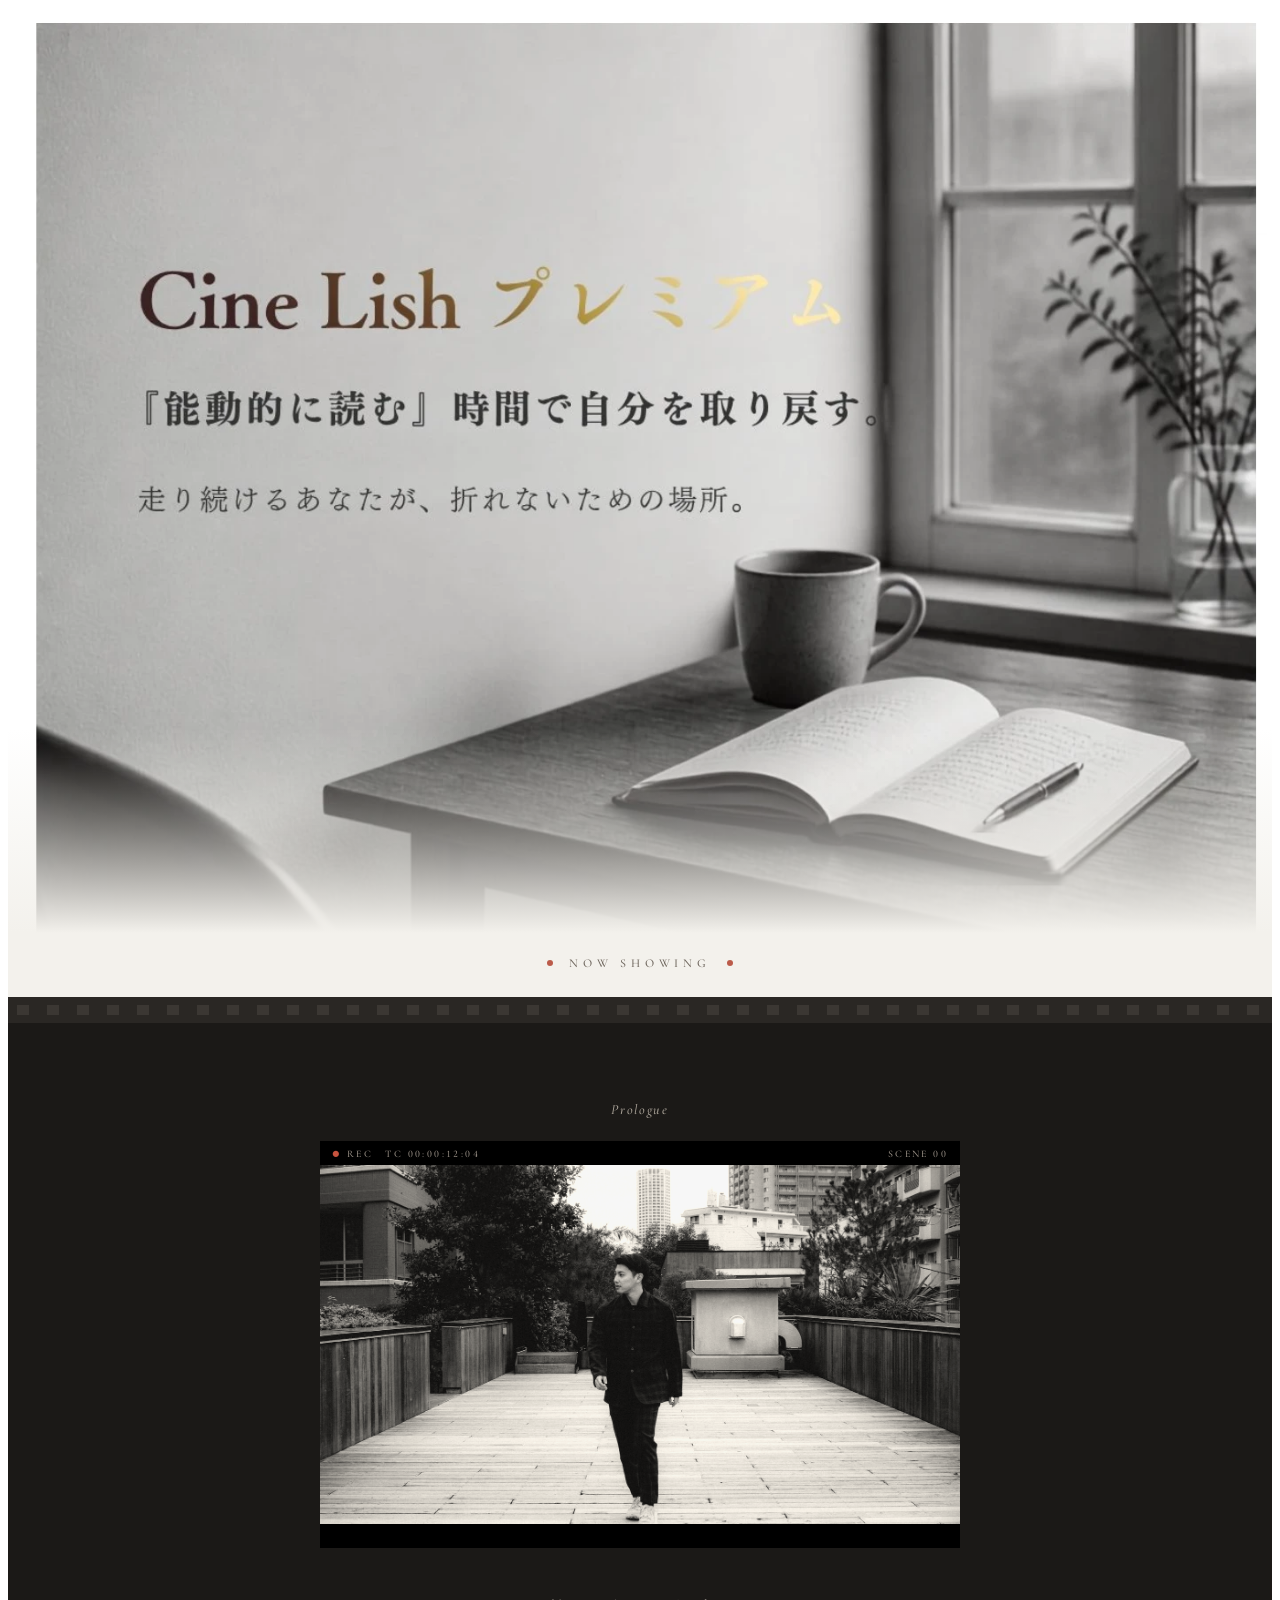
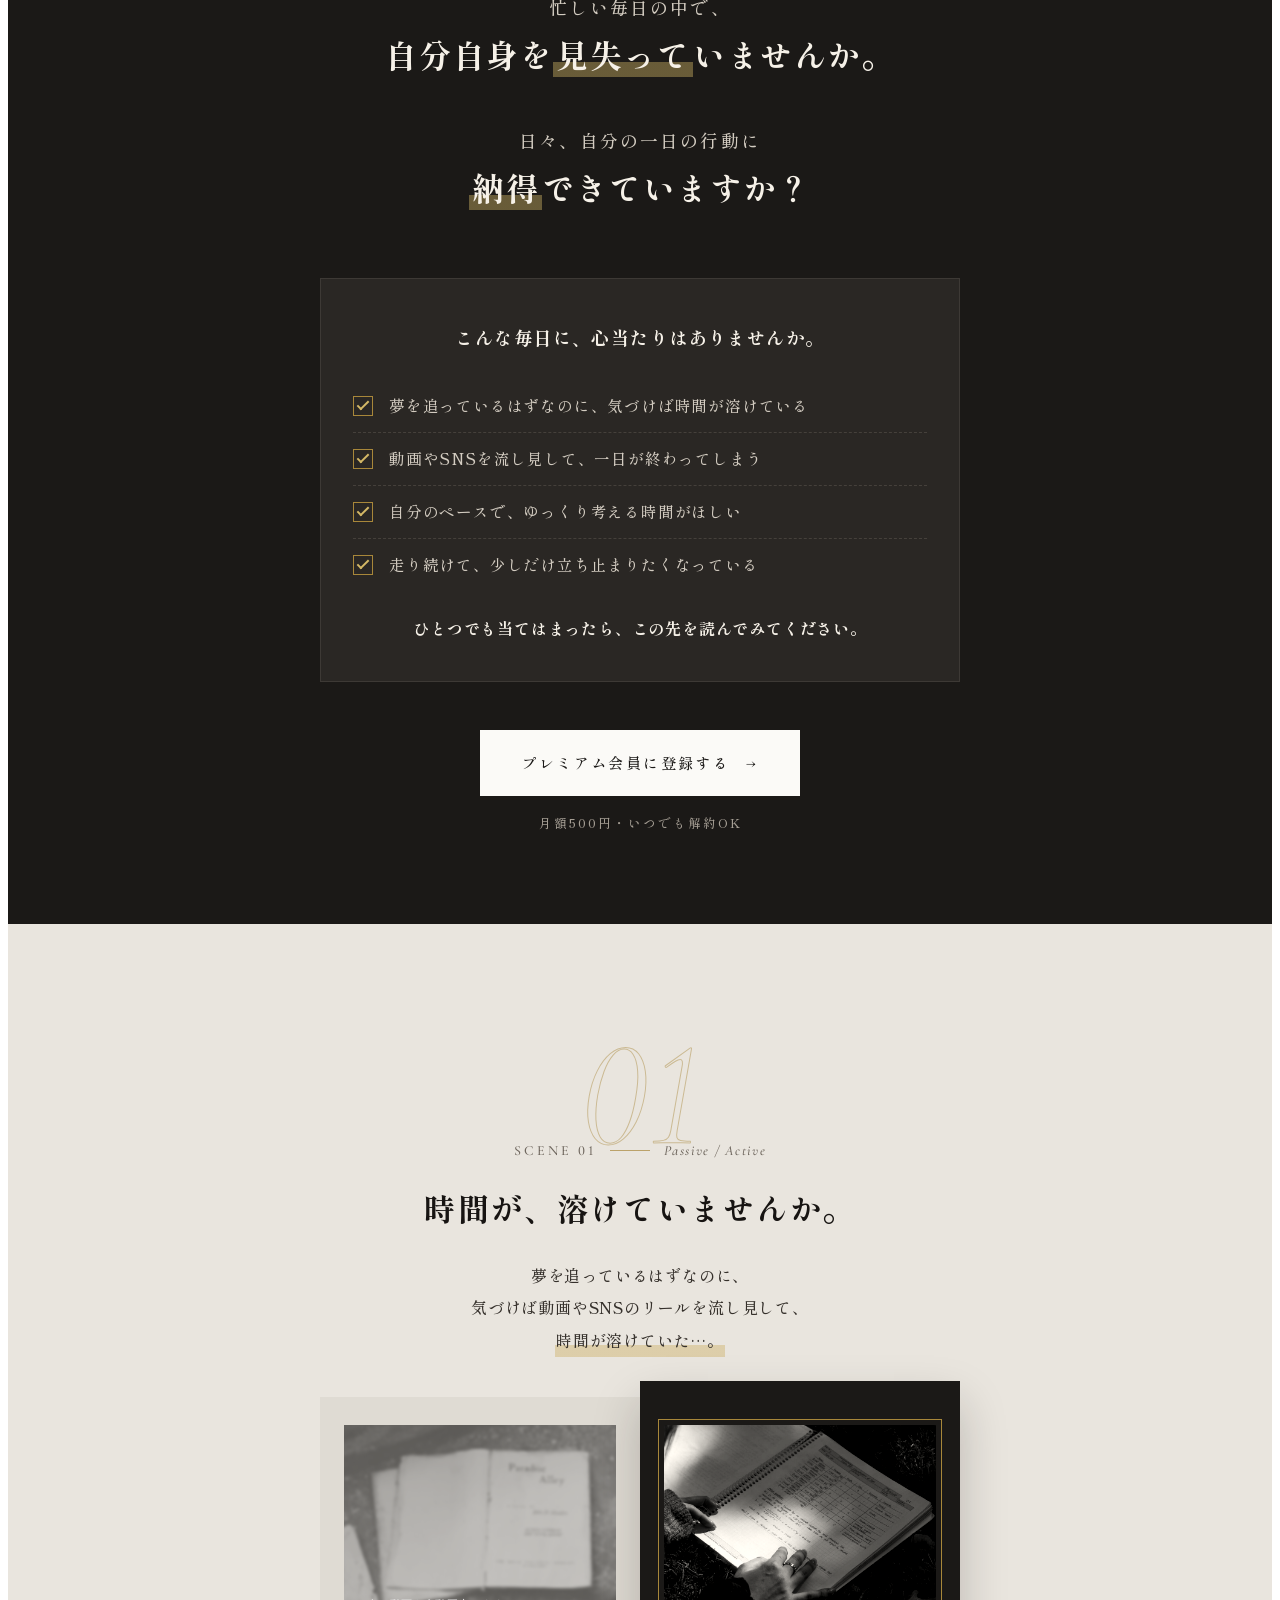
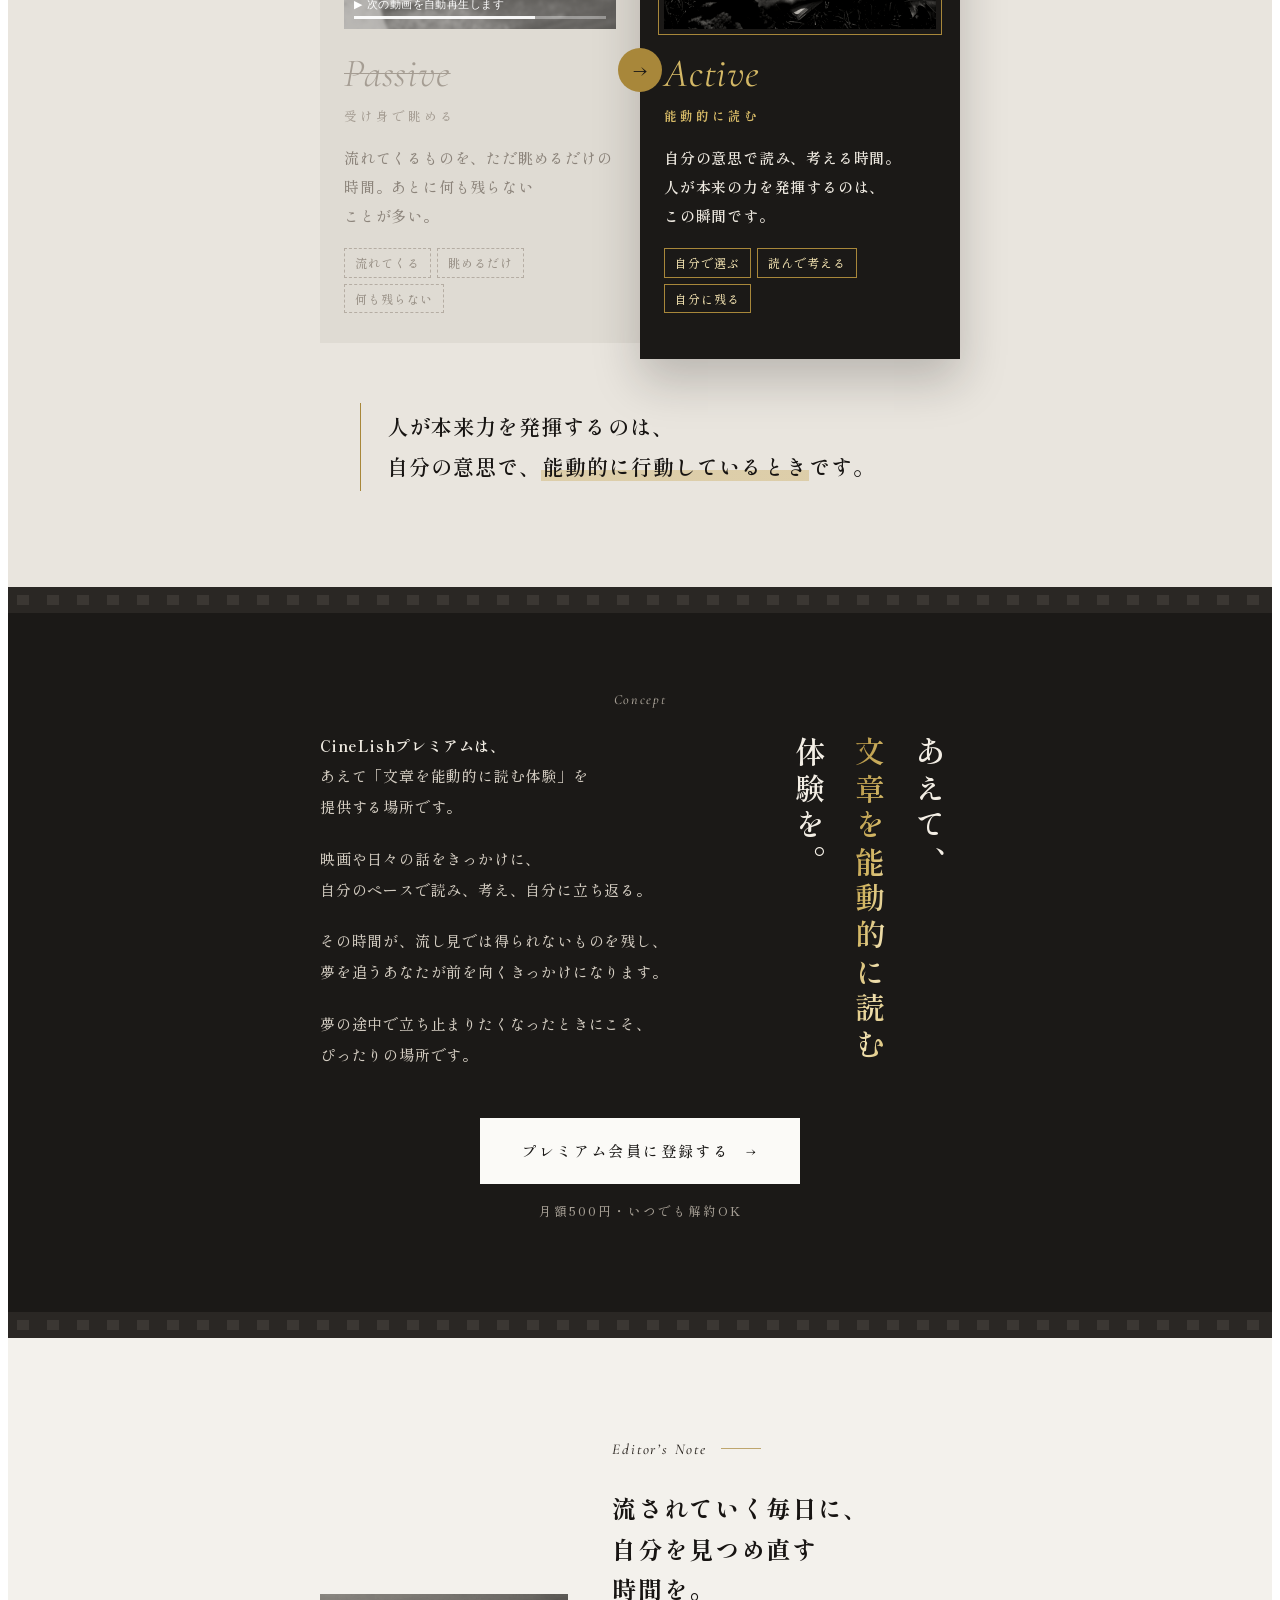
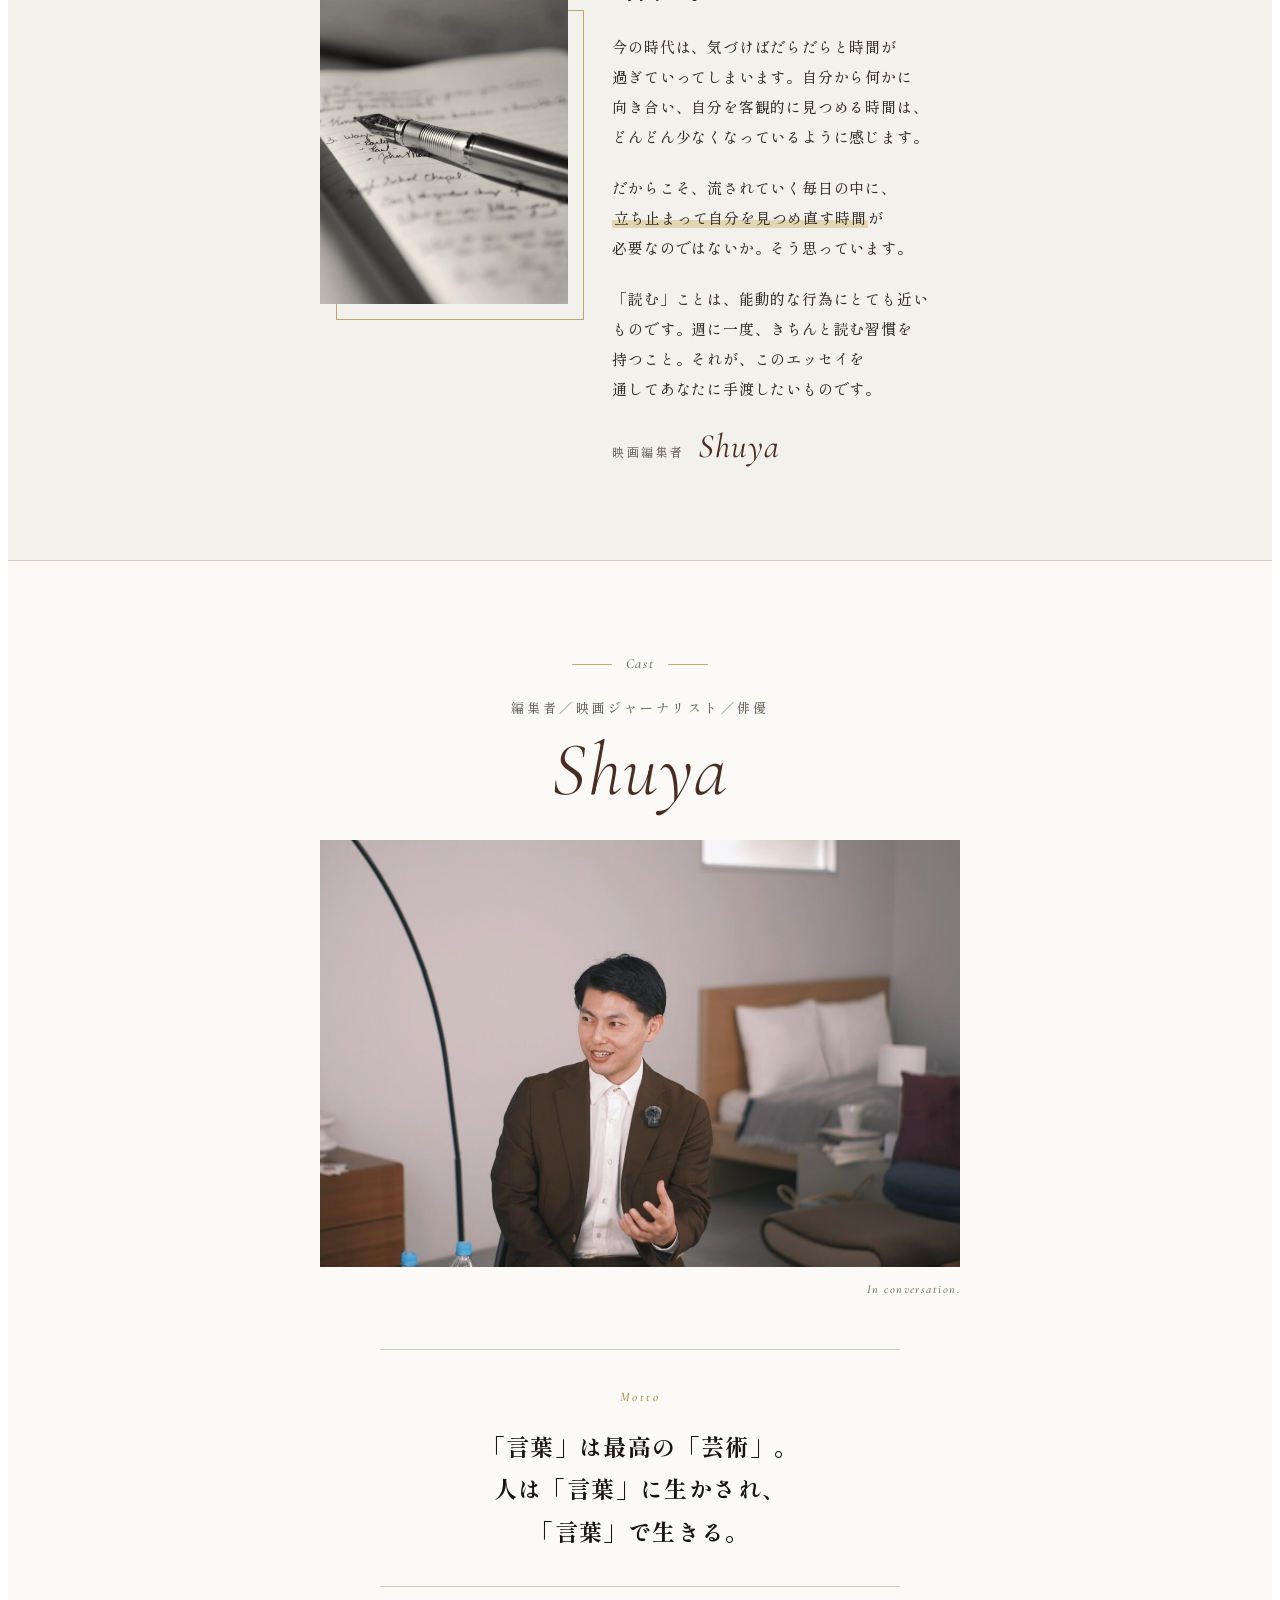
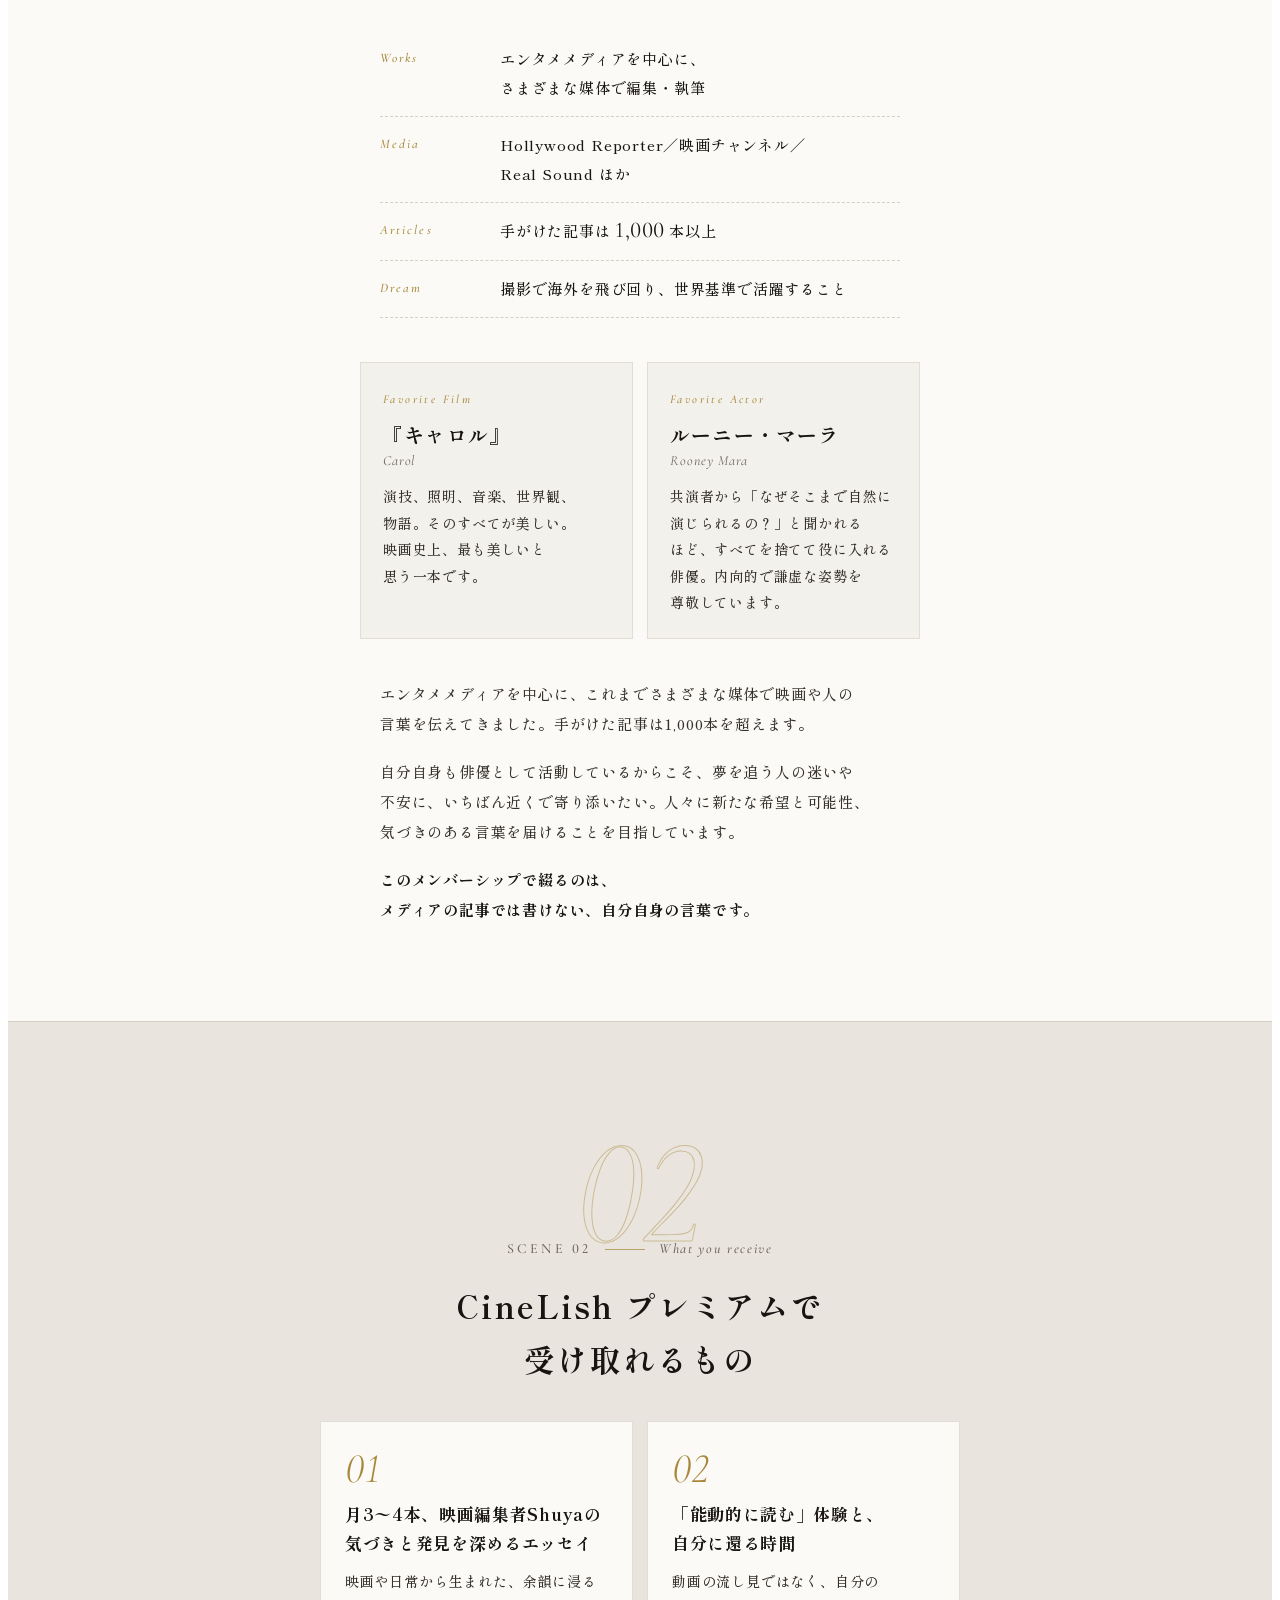
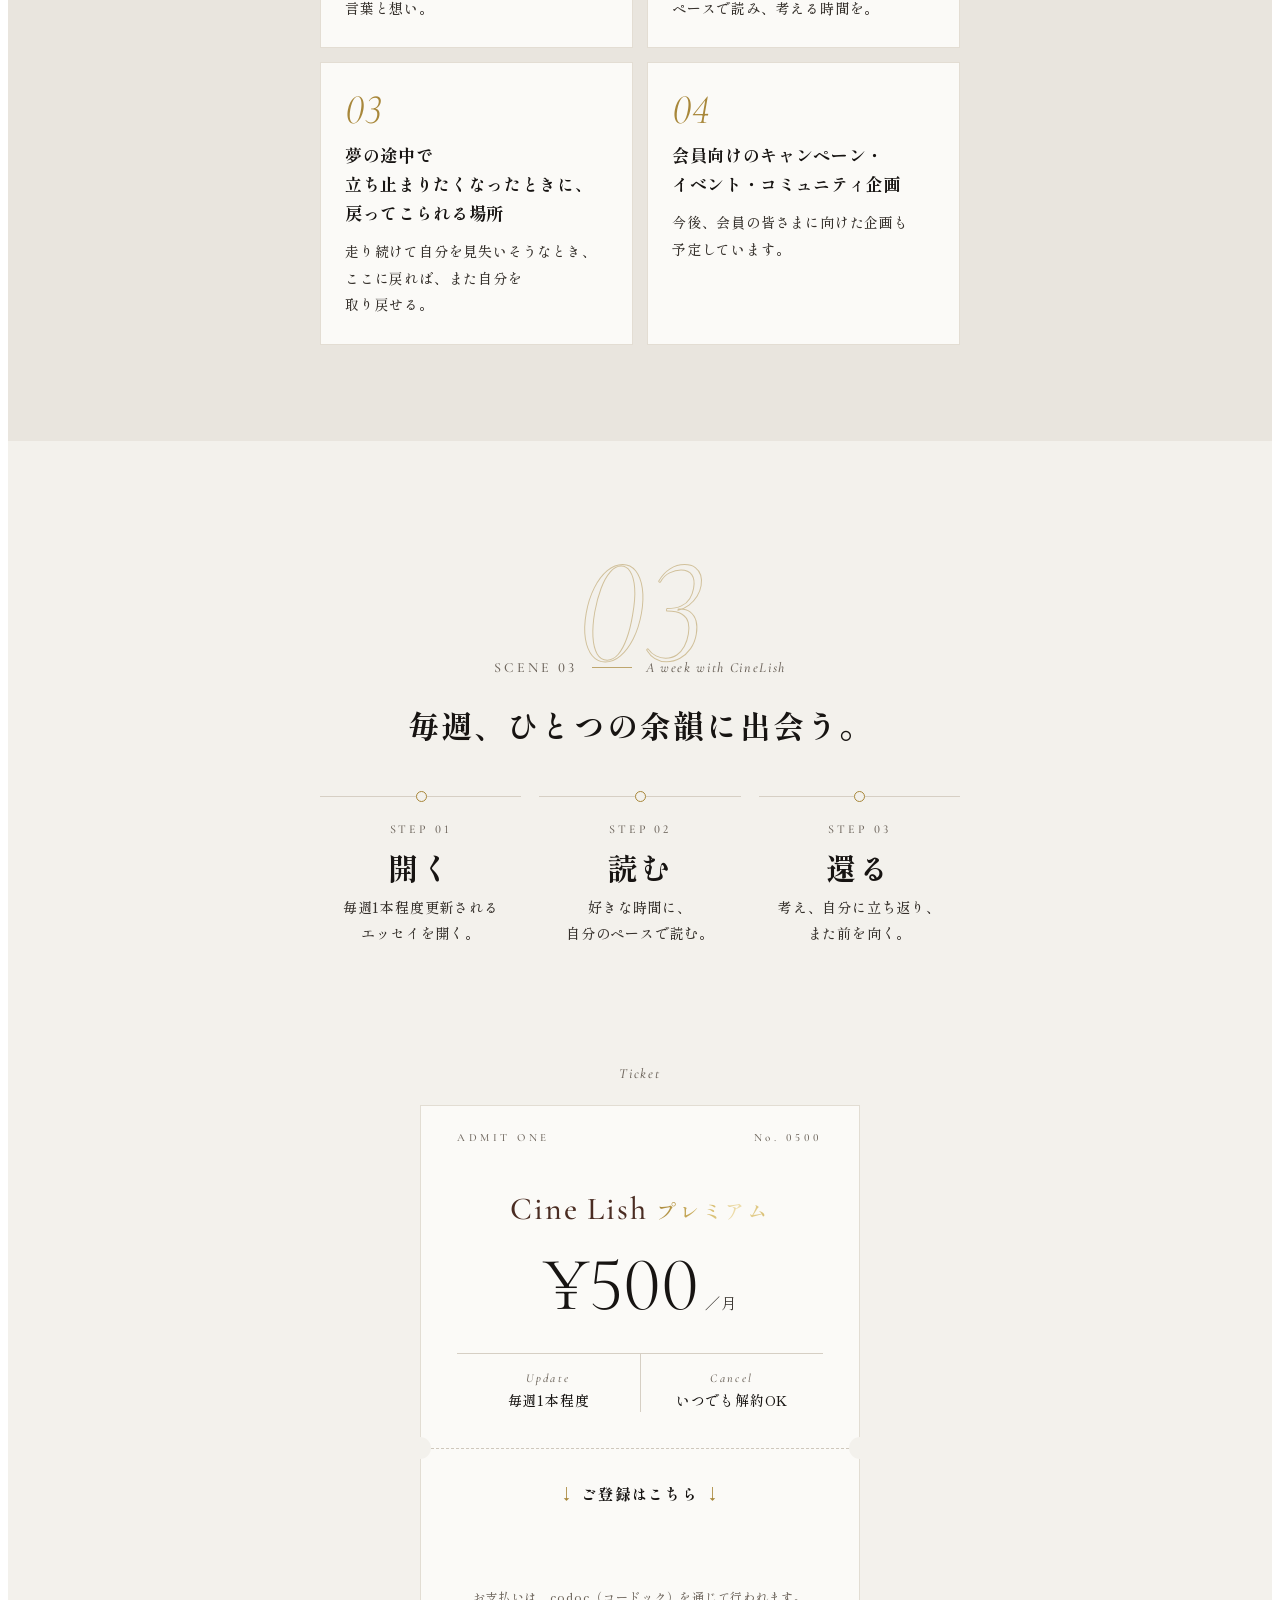
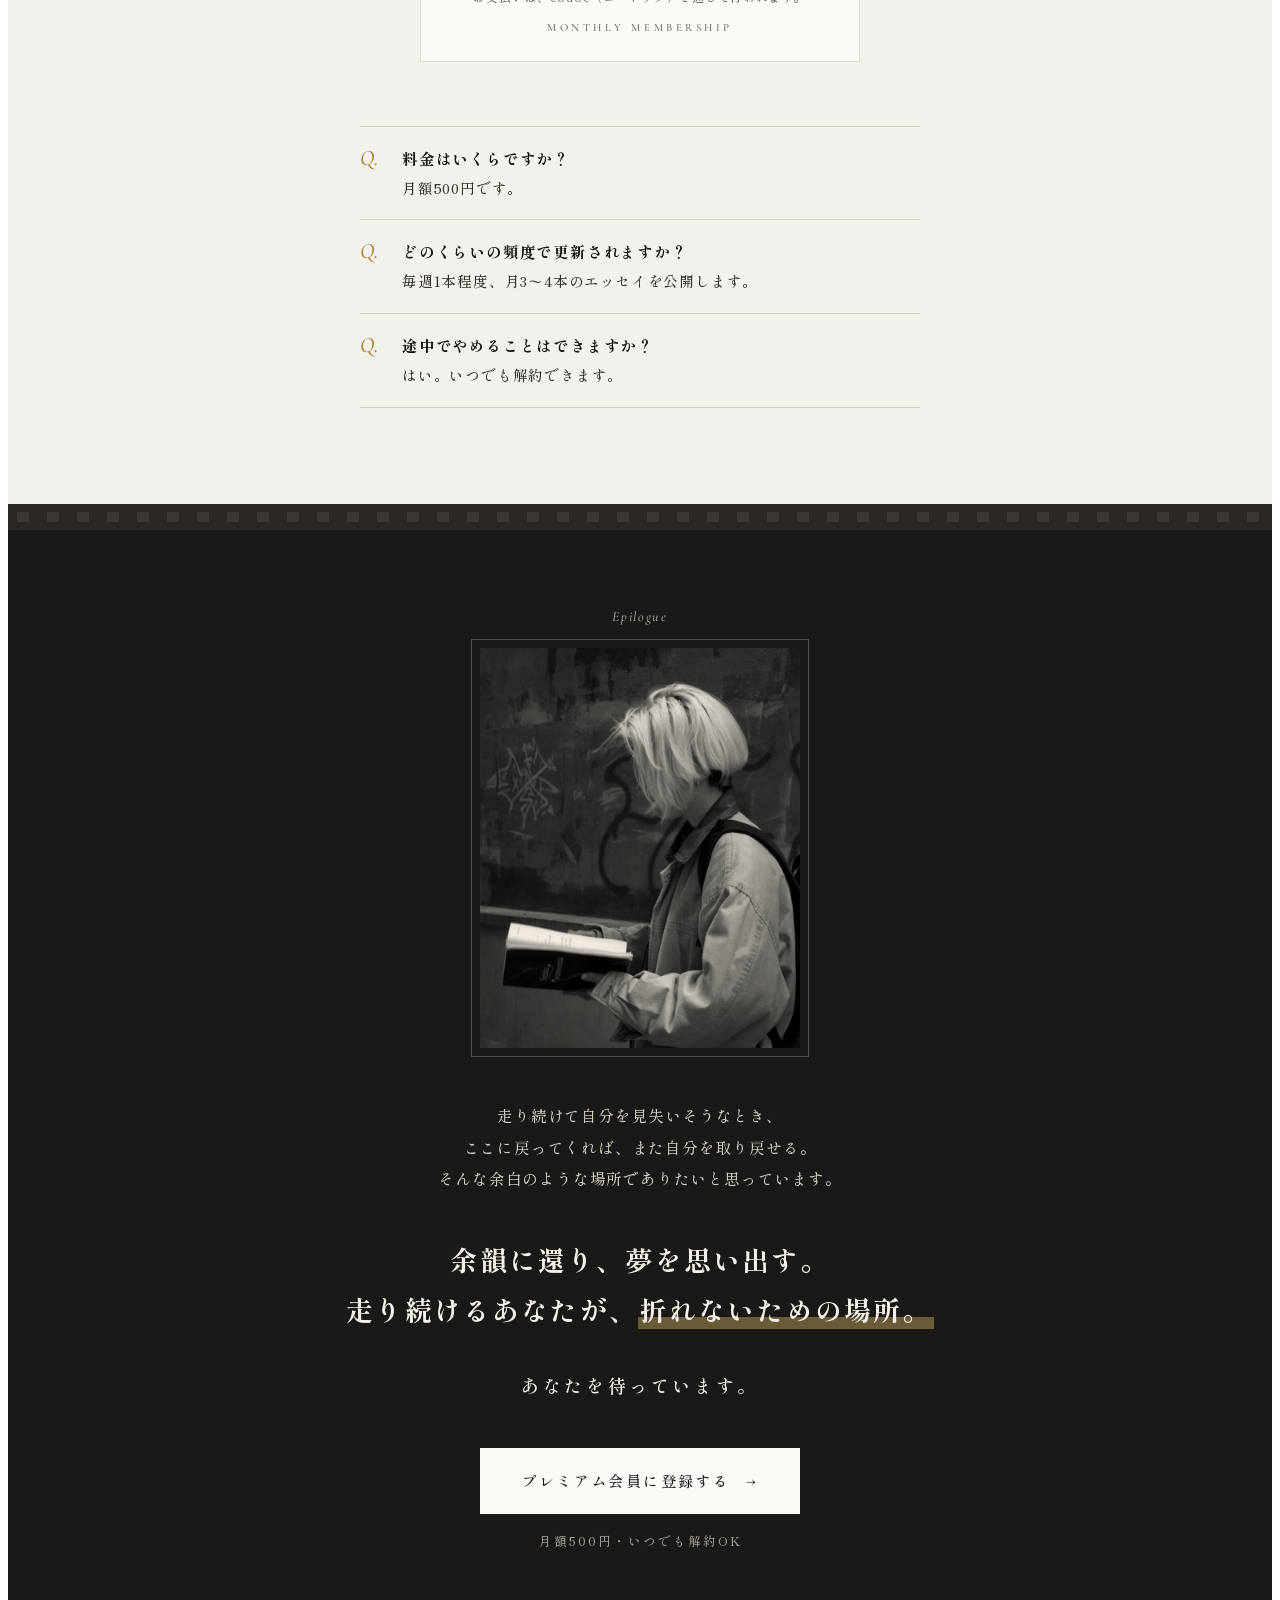
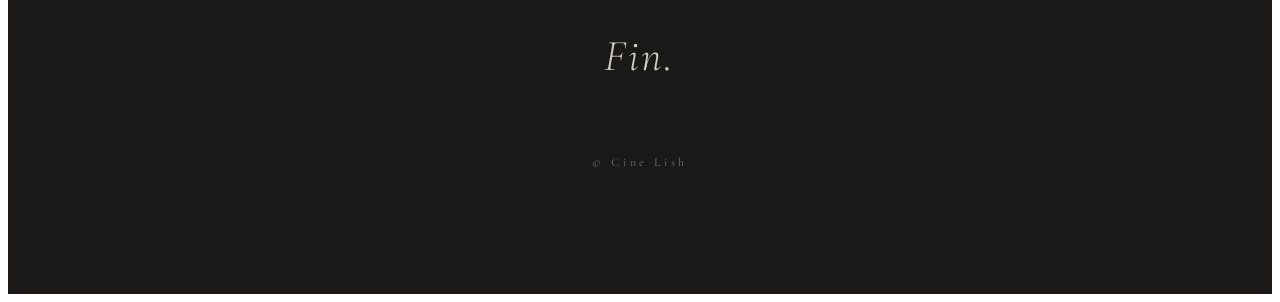
==== commit 53d2dcbb: "Profile photo in color, landscape and unframed Co-Authored-By: Claude Opus 5.5 <noreply@anthropic.co" ====
--- a/lp/cinelish-premium/index.html
+++ b/lp/cinelish-premium/index.html
@@ -387,9 +387,10 @@
     letter-spacing: .02em;
   }
   #cinelish-lp .cl-prof-name .cl-gold { padding: 0 .06em; background: none; color: var(--brown); }
-  #cinelish-lp .cl-prof-photo { position: relative; width: min(300px, 70%); margin: 36px auto 0; }
-  #cinelish-lp .cl-prof-photo .cl-offset { position: absolute; inset: 14px -14px -14px 14px; border: 1px solid var(--gold-1); opacity: .6; }
-  #cinelish-lp .cl-prof-photo .cl-photo { position: relative; aspect-ratio: 4 / 5; object-fit: cover; }
+  /* プロフィール写真：カラーのまま、横長で場の空気ごと見せる */
+  #cinelish-lp .cl-prof-photo { position: relative; width: 100%; margin: 32px auto 0; }
+  #cinelish-lp .cl-prof-photo .cl-photo { aspect-ratio: 3 / 2; object-fit: cover; object-position: 55% 40%; filter: saturate(.92) contrast(1.02); }
+  #cinelish-lp .cl-prof-photo figcaption { margin-top: 10px; font-family: var(--serif-en); font-style: italic; font-size: 12px; letter-spacing: .12em; color: var(--ink-faint); text-align: right; }
   #cinelish-lp .cl-favs { display: grid; grid-template-columns: 1fr 1fr; gap: 14px; max-width: 560px; margin: 44px auto 0; text-align: left; }
   #cinelish-lp .cl-fav { padding: 24px 22px 22px; background: var(--bg); border: 1px solid #e3ddd3; }
   #cinelish-lp .cl-fav-label { display: block; font-family: var(--serif-en); font-style: italic; font-size: 12px; letter-spacing: .2em; color: var(--gold-1); }
@@ -626,7 +627,6 @@
     #cinelish-lp .cl-sticky { display: block; }
     #cinelish-lp .cl-credits div { grid-template-columns: 1fr; gap: 0; padding: 12px 0; }
     #cinelish-lp .cl-favs { grid-template-columns: 1fr; gap: 12px; }
-    #cinelish-lp .cl-prof-photo { width: 72%; }
     #cinelish-lp .cl-motto { margin-top: 40px; padding: 28px 8px; }
     #cinelish-lp .cl-br-pc { display: none; }
   }
@@ -759,7 +759,7 @@
         <p class="cl-prof-role"><span class="cl-nw">編集者／</span><span class="cl-nw">映画ジャーナリスト／</span><span class="cl-nw">俳優</span></p>
         <p class="cl-prof-name"><span class="cl-gold">Shuya</span></p>
       </div>
-      <figure class="cl-prof-photo cl-reveal"><span class="cl-offset"></span><img class="cl-photo" src="img/profile.jpg" width="800" height="1000" alt="インタビューで語るShuya"></figure>
+      <figure class="cl-prof-photo cl-reveal"><img class="cl-photo" src="img/profile.jpg" width="1200" height="800" alt="インタビューで語るShuya"><figcaption>In conversation.</figcaption></figure>
 
       <div class="cl-motto cl-reveal">
         <span class="cl-motto-label">Motto</span>
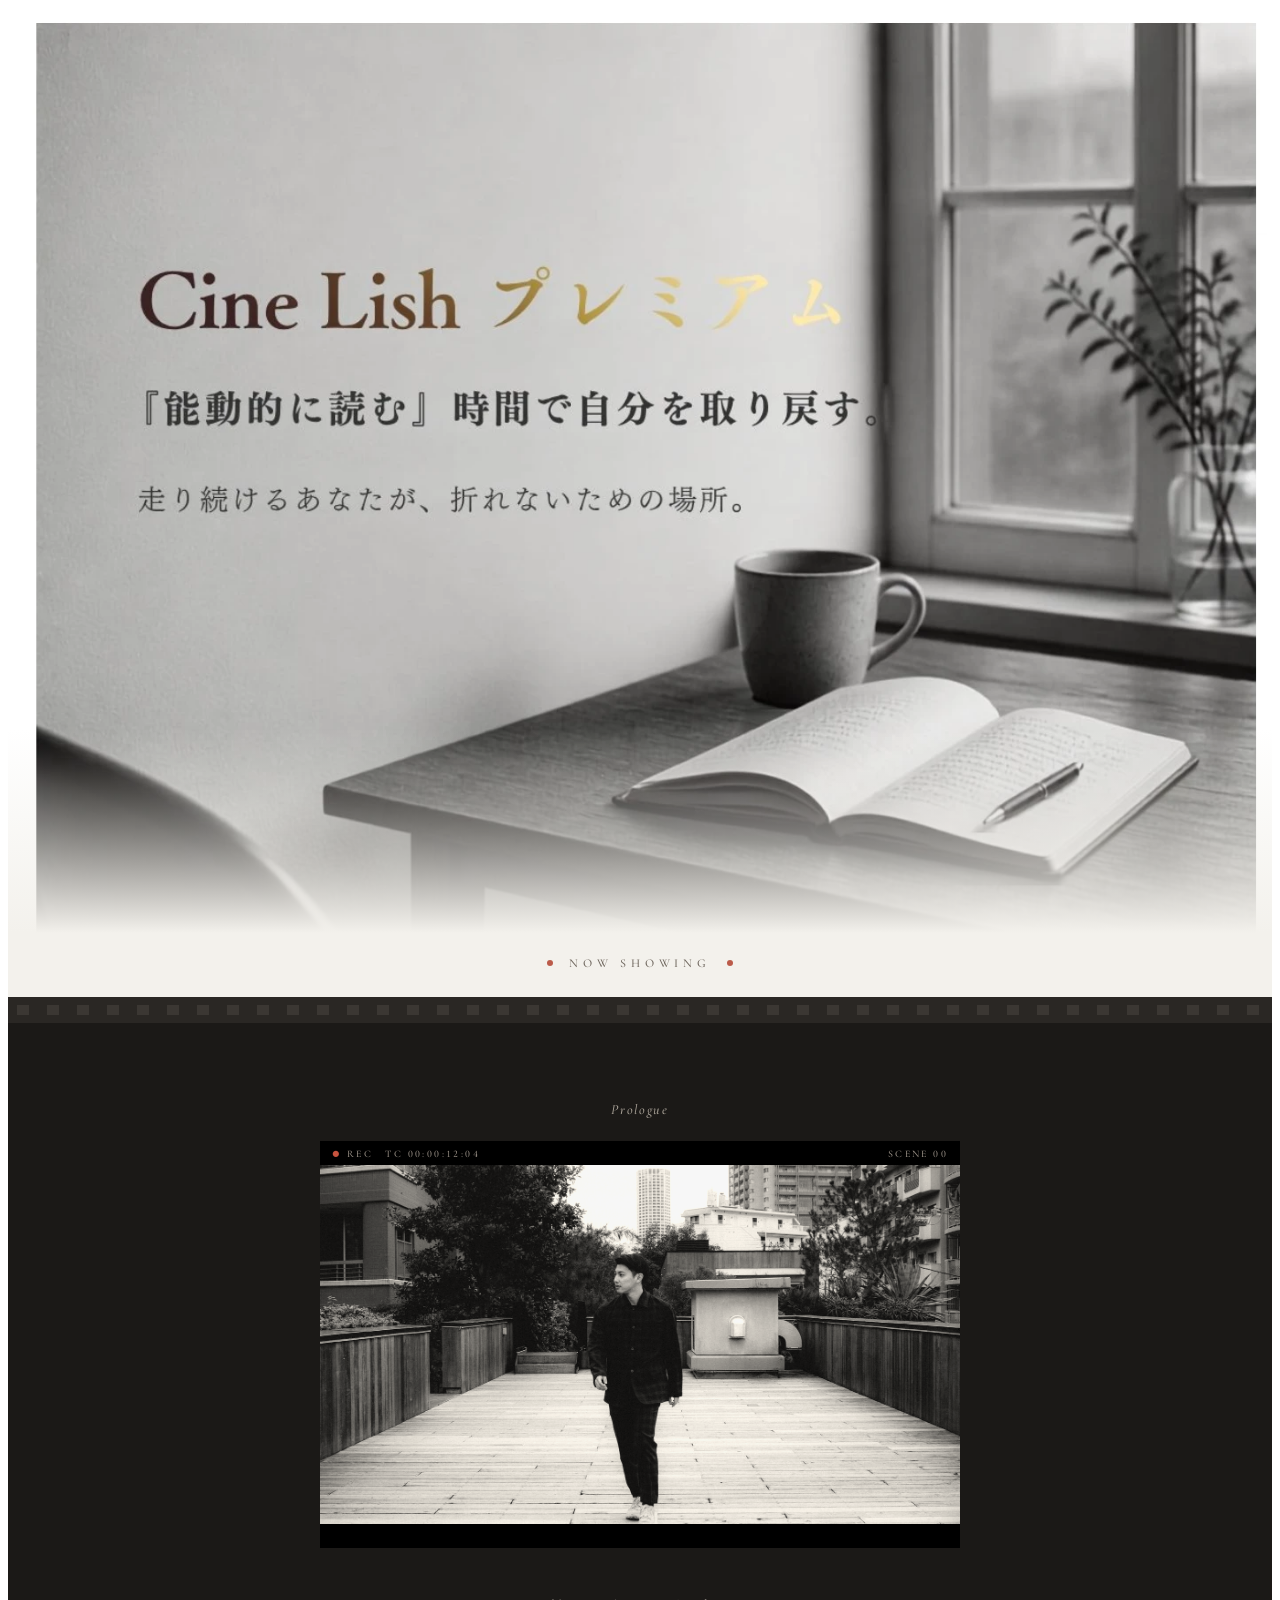
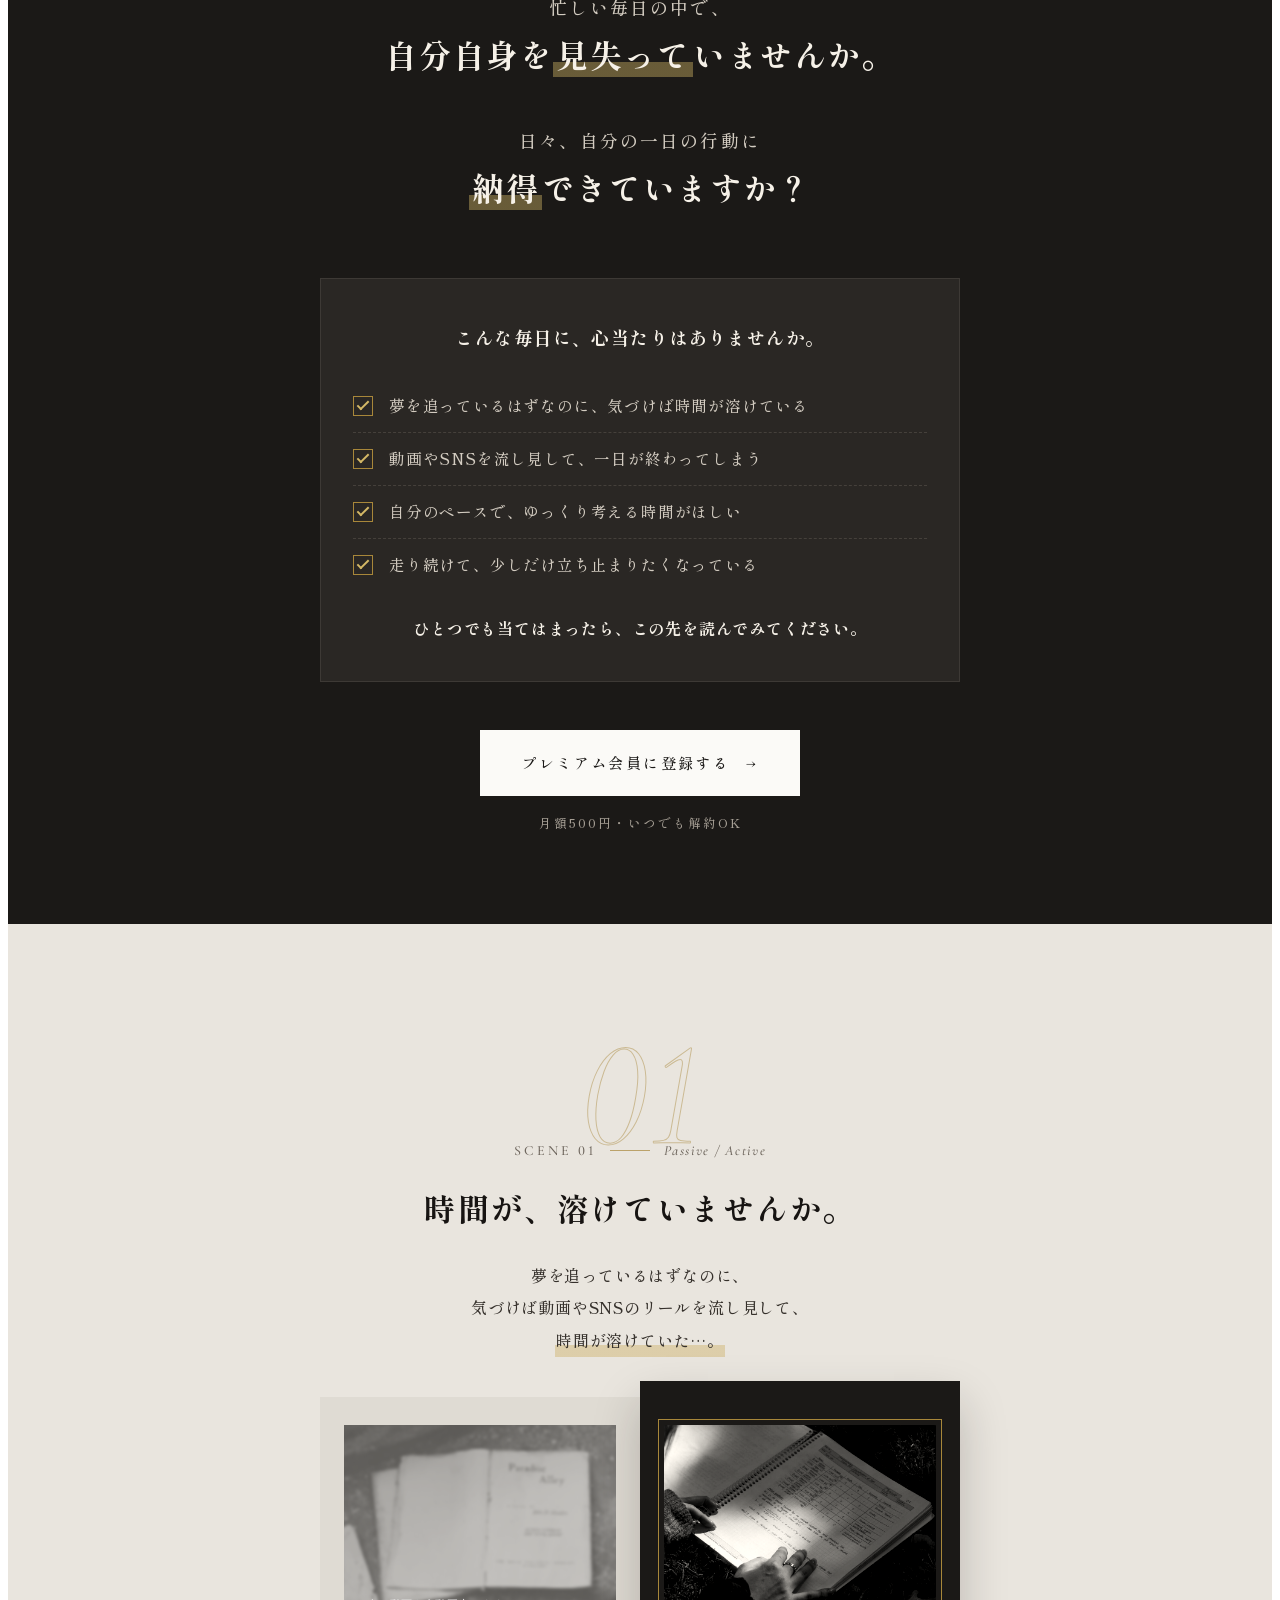
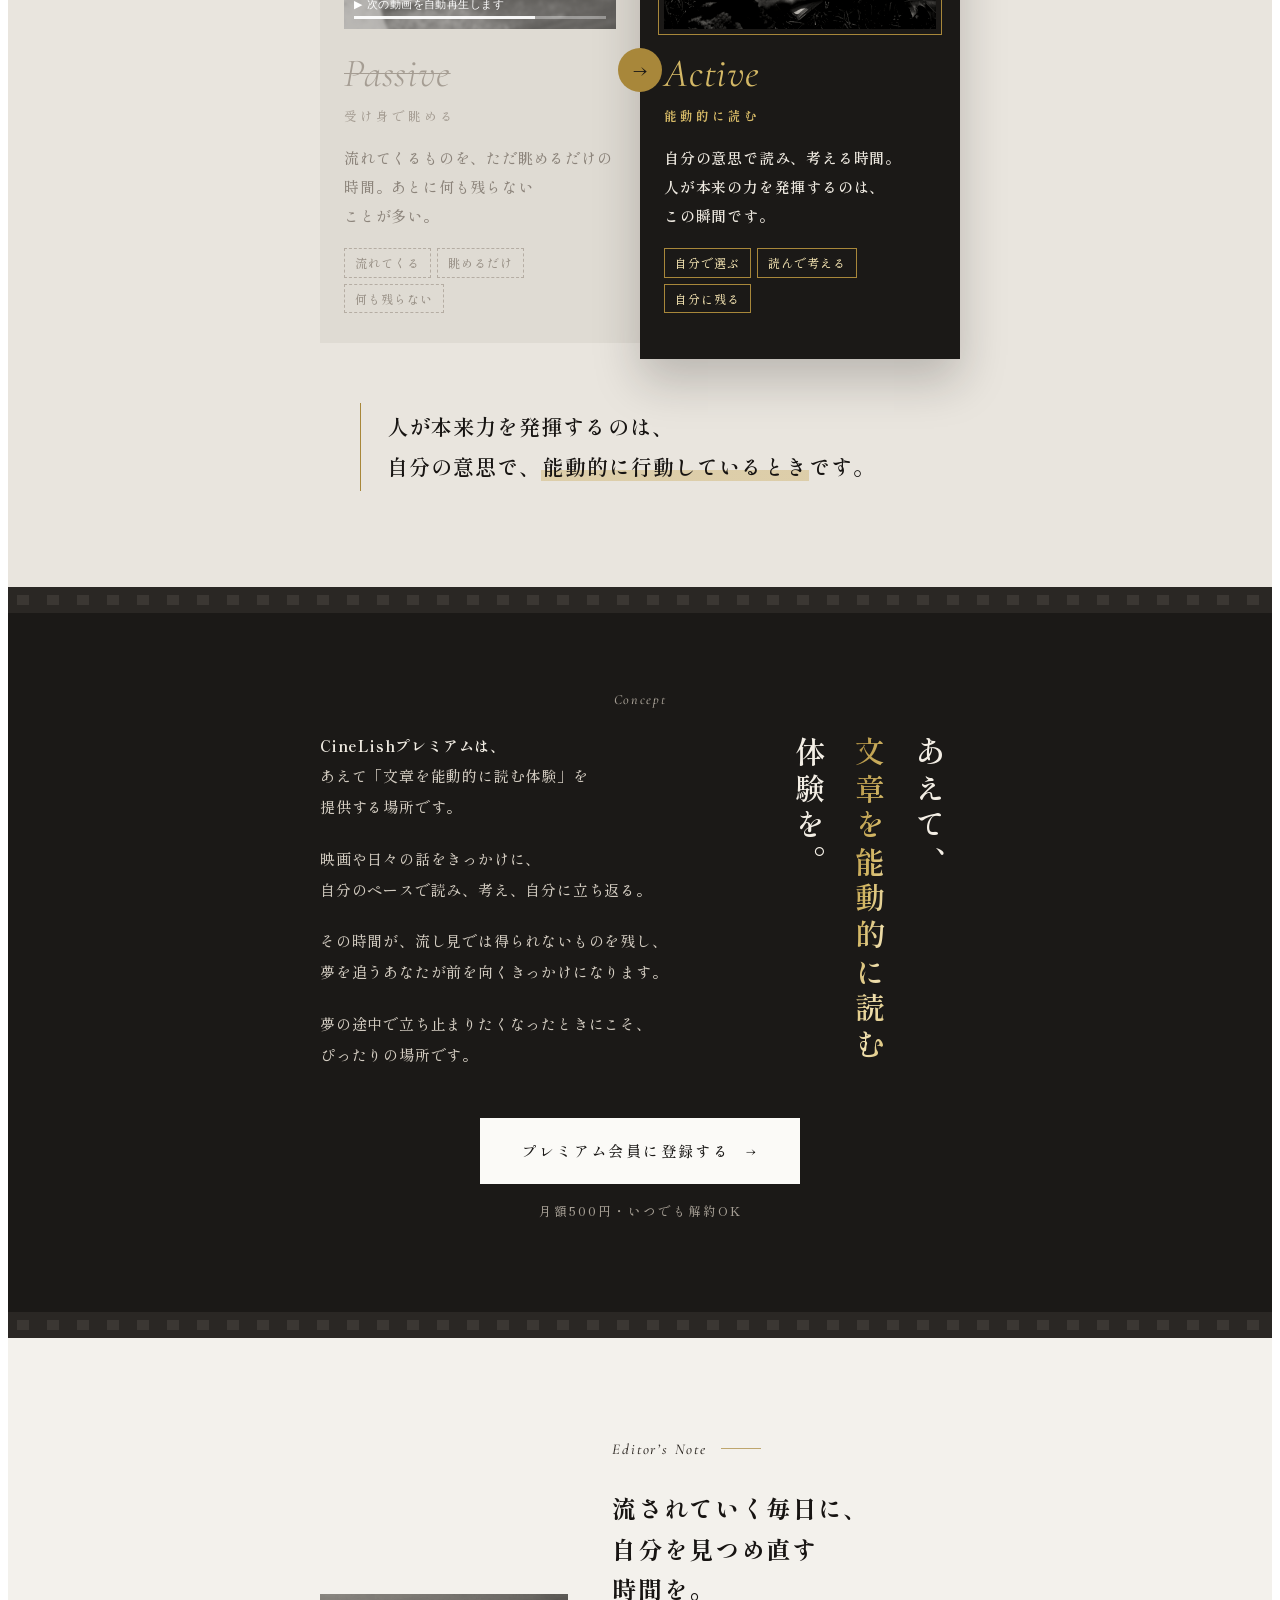
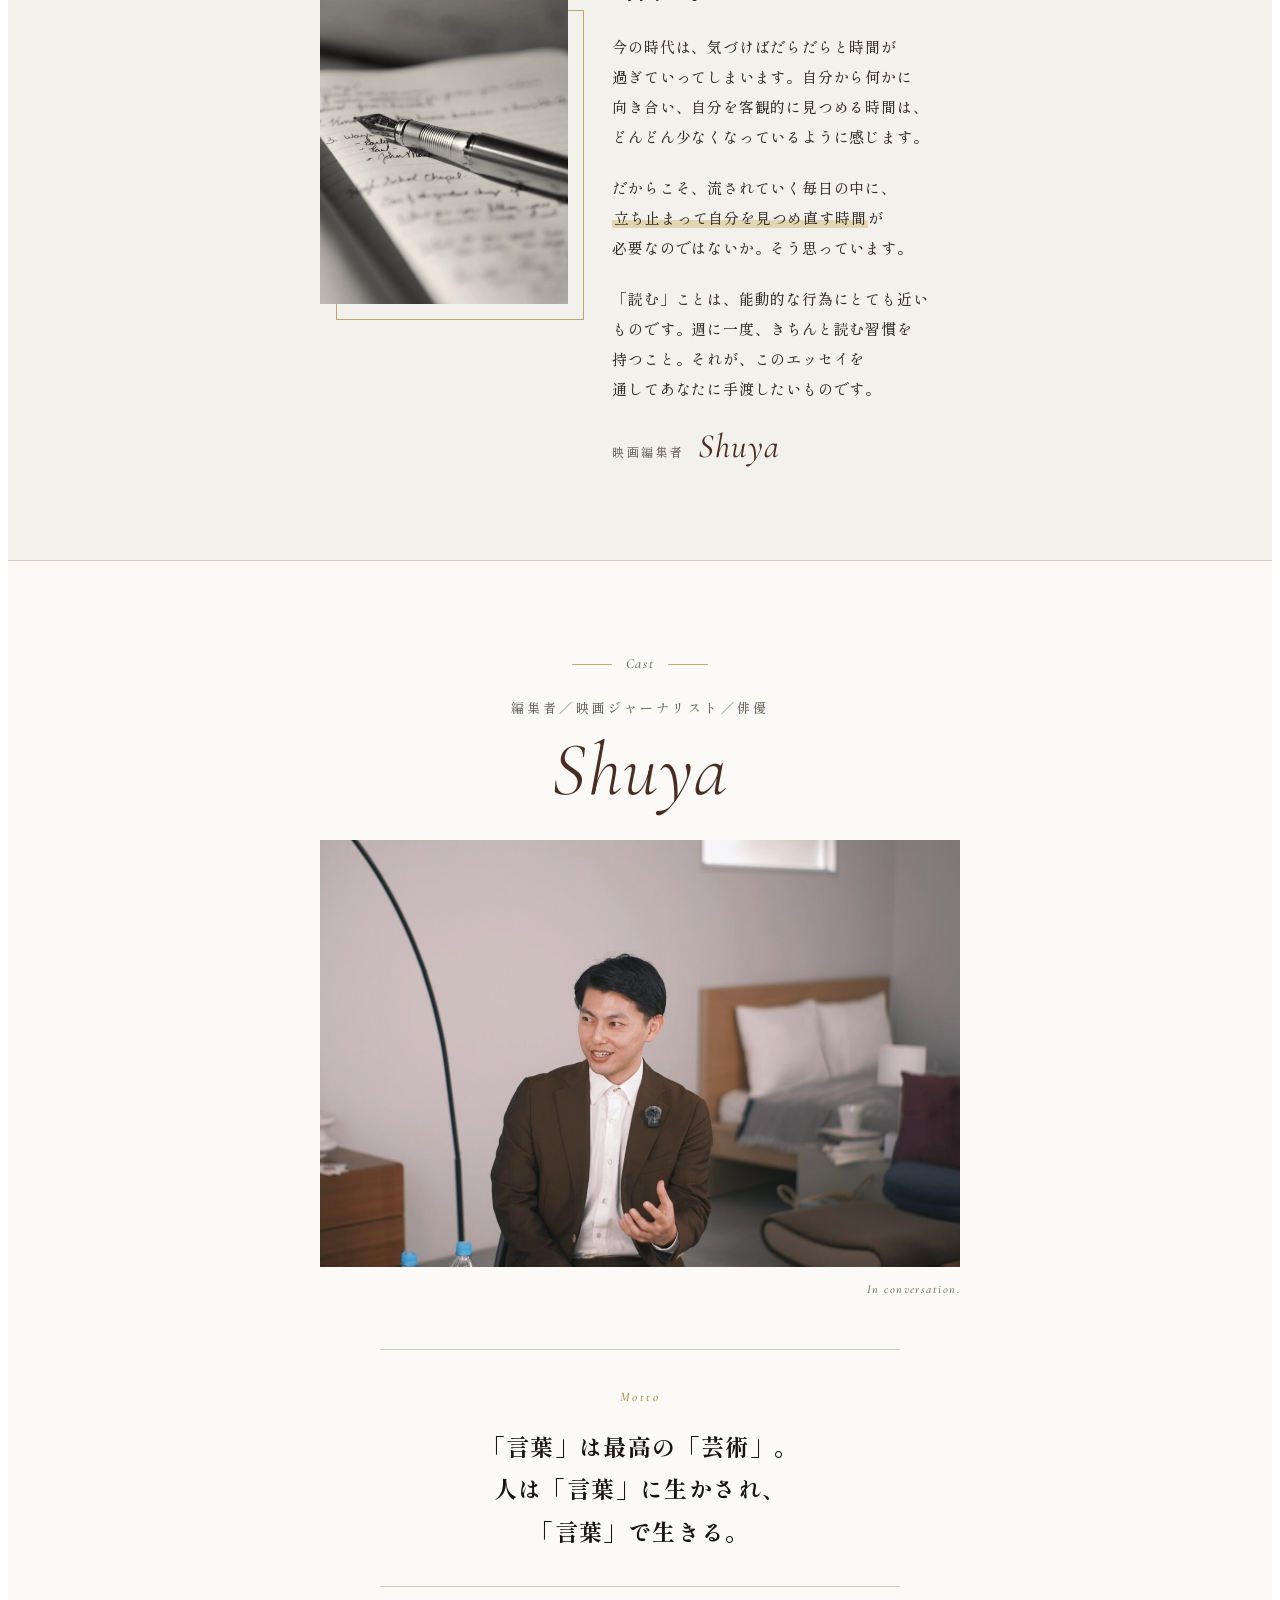
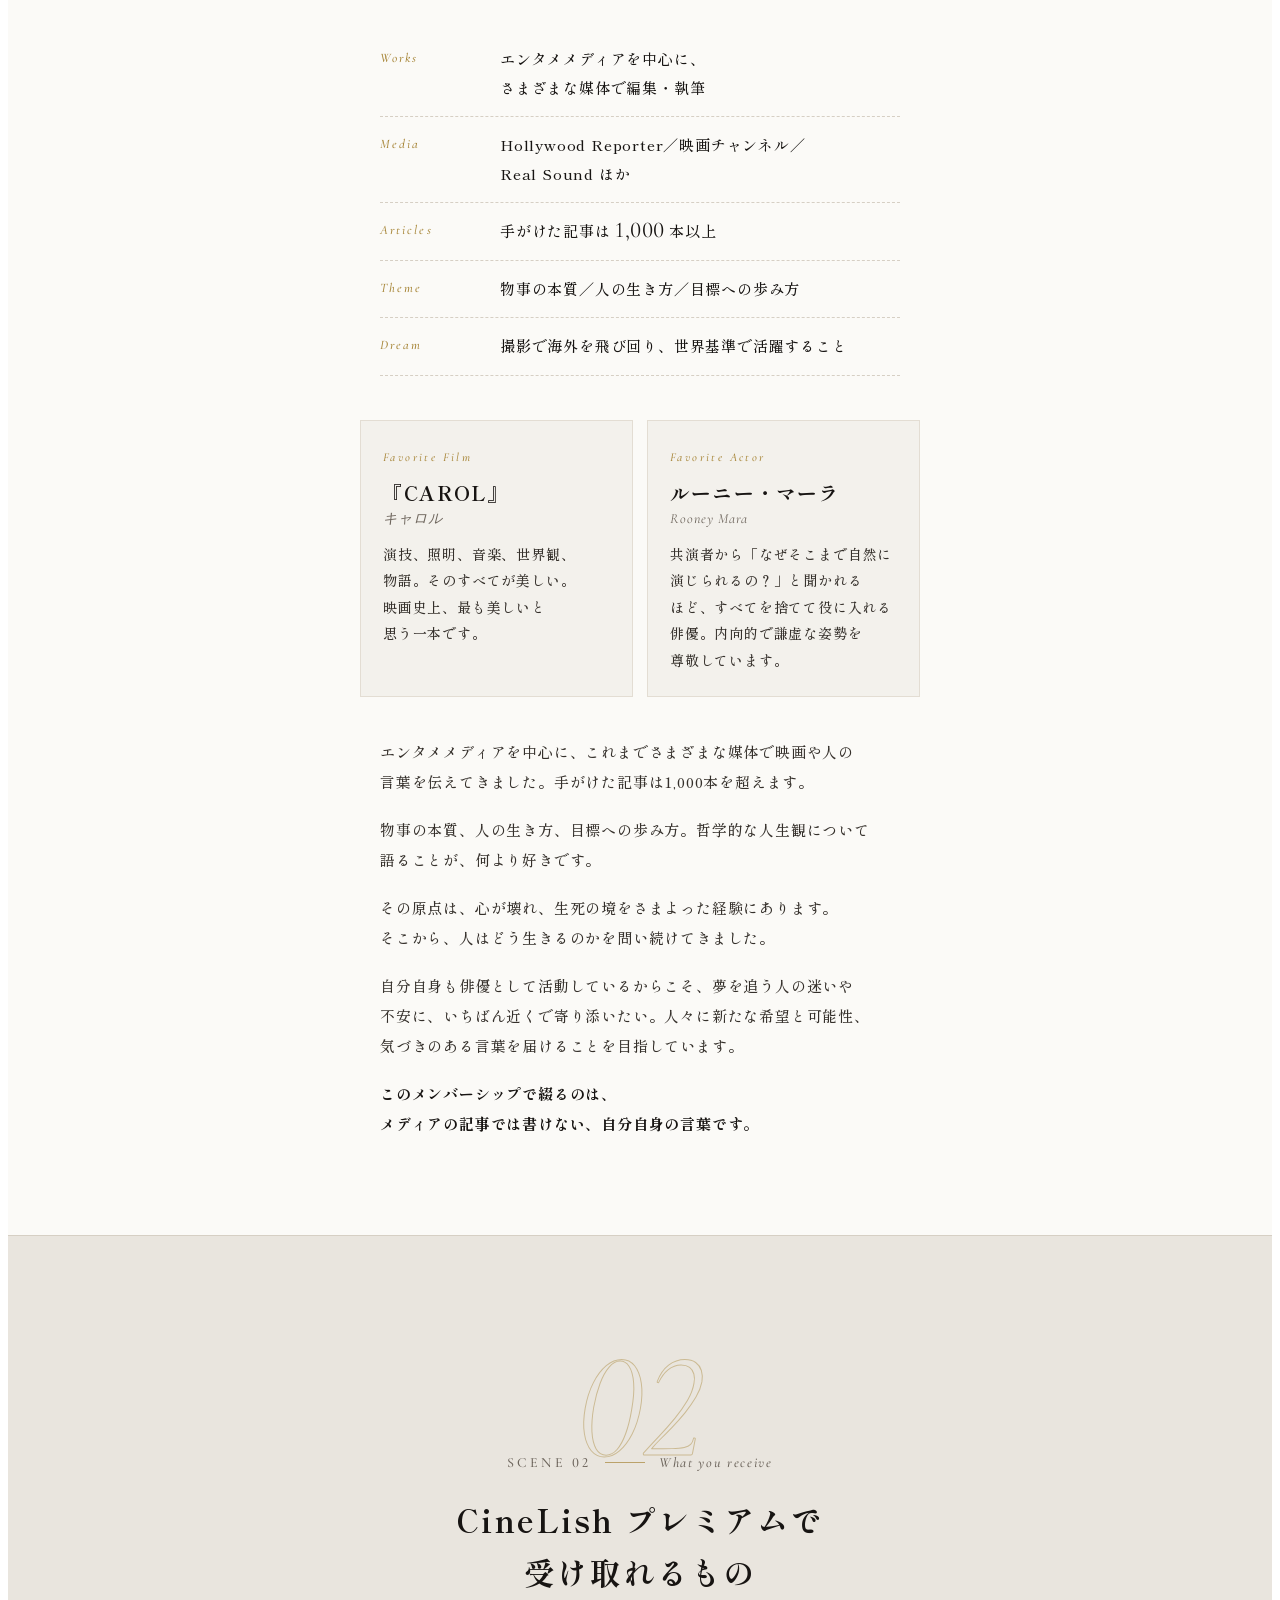
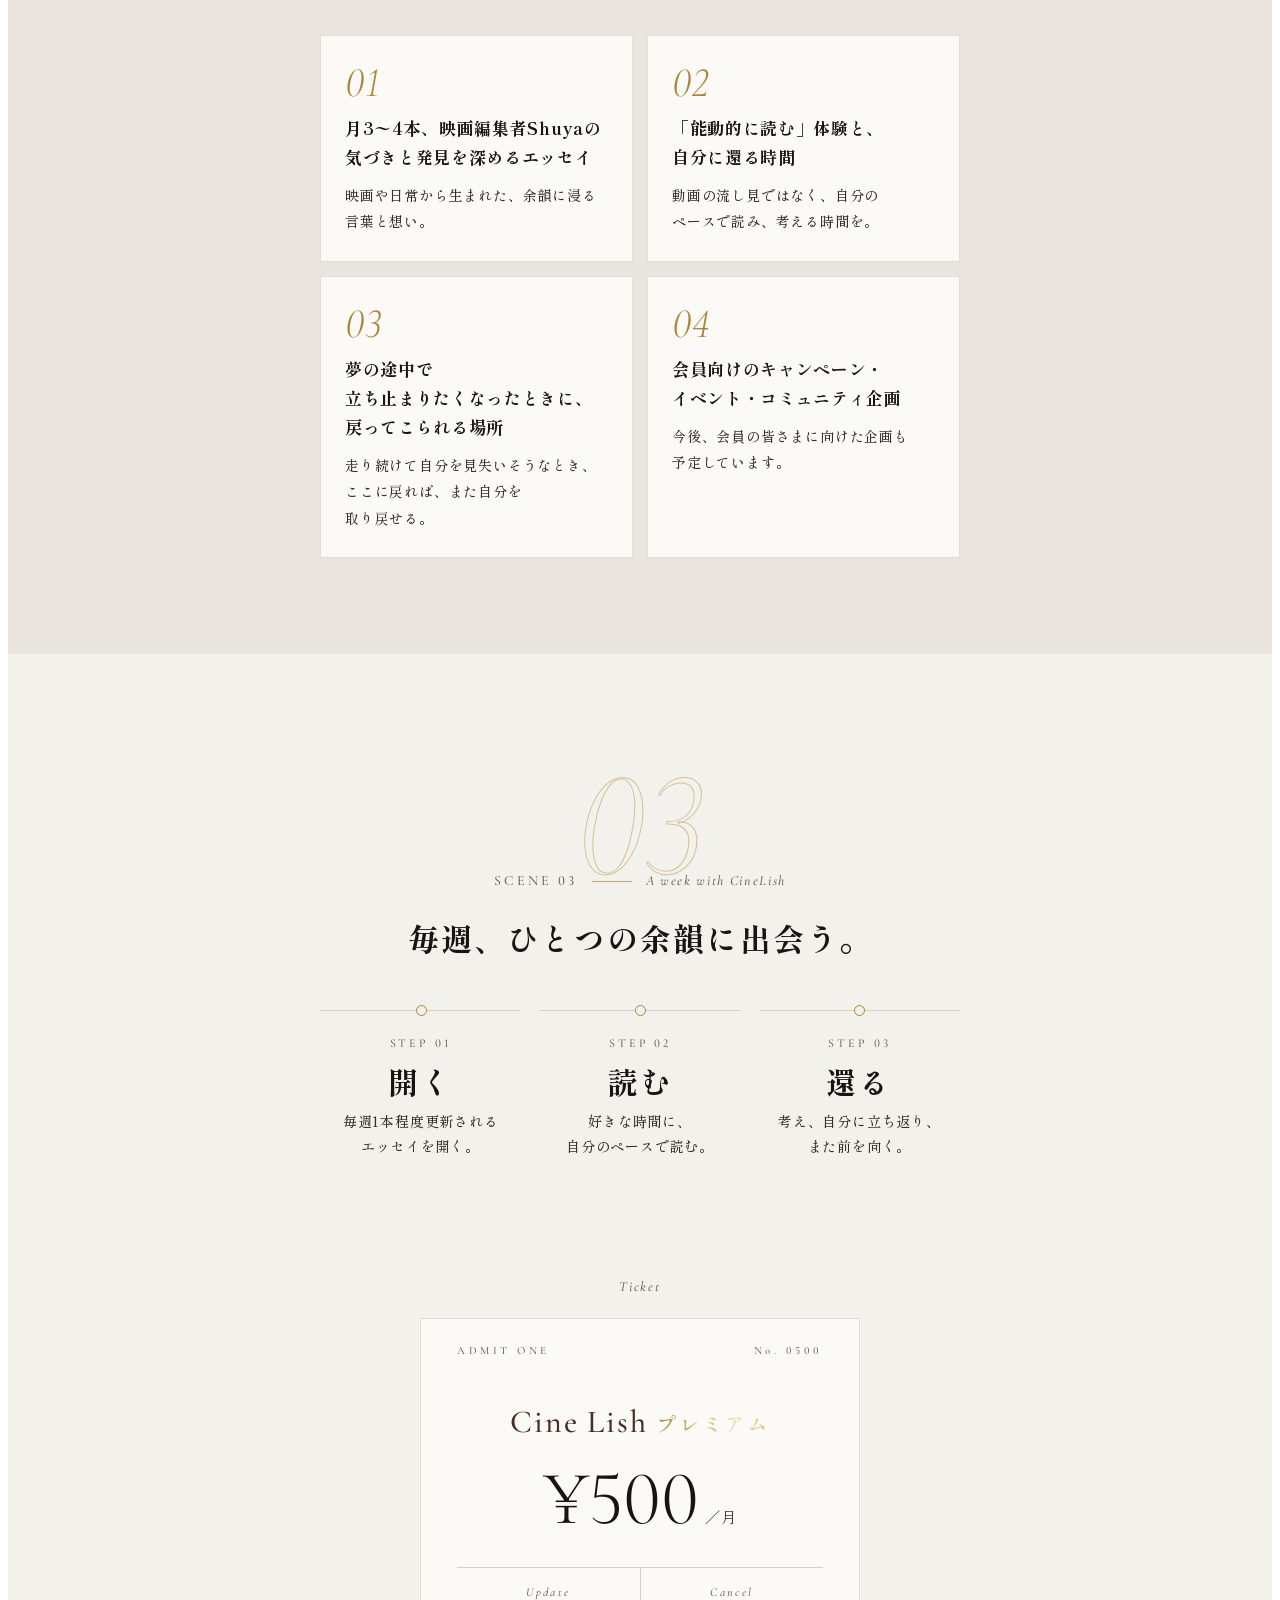
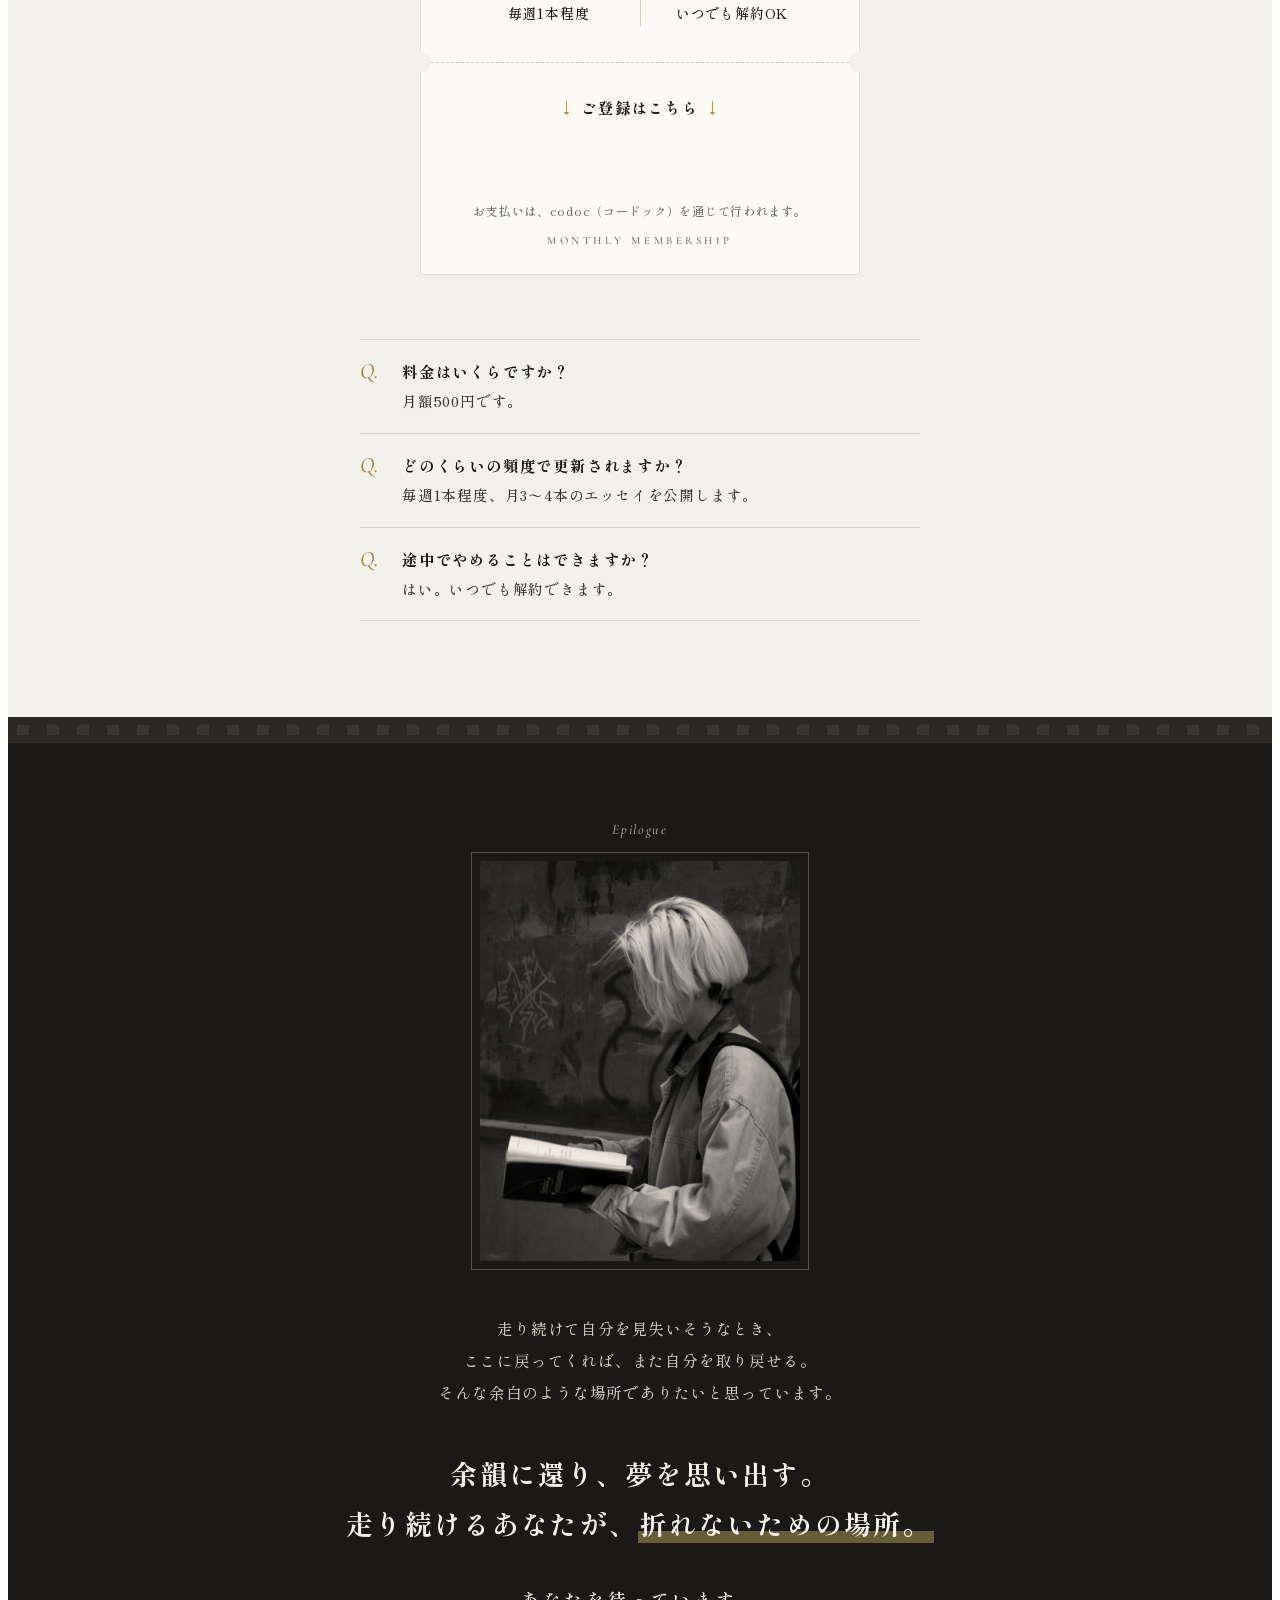
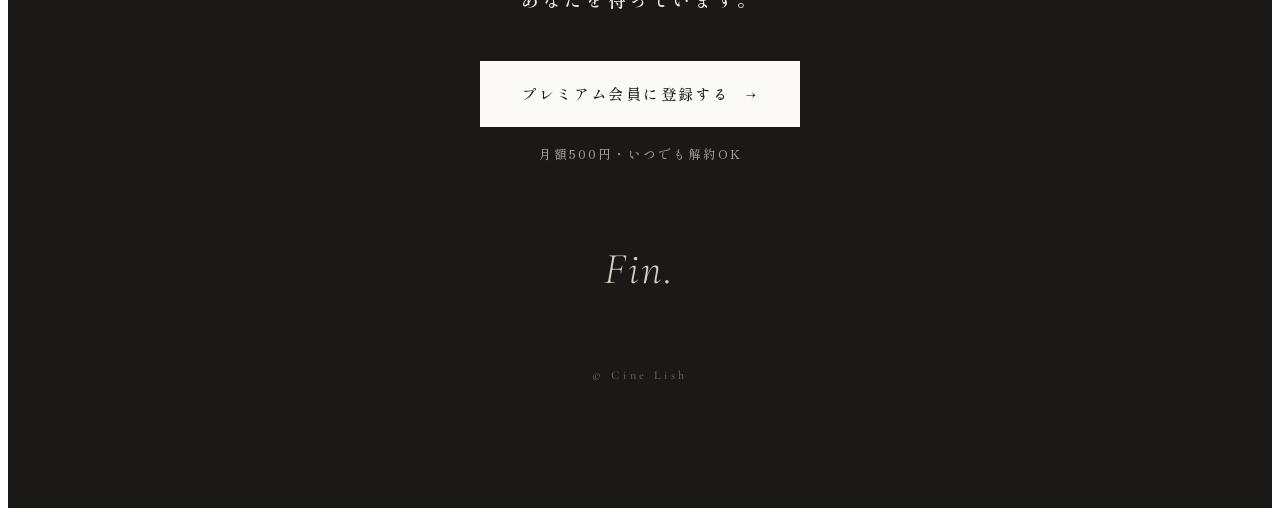
==== commit 69d39ea7: "Profile: add life-philosophy background and title CAROL Co-Authored-By: Claude Opus 5.5 <noreply@ant" ====
--- a/lp/cinelish-premium/index.html
+++ b/lp/cinelish-premium/index.html
@@ -770,13 +770,14 @@
         <div><dt>Works</dt><dd><span class="cl-nw">エンタメメディアを中心に、</span><span class="cl-nw">さまざまな媒体で編集・執筆</span></dd></div>
         <div><dt>Media</dt><dd><span class="cl-nw">Hollywood Reporter／</span><span class="cl-nw">映画チャンネル／</span><span class="cl-nw">Real Sound ほか</span></dd></div>
         <div><dt>Articles</dt><dd>手がけた記事は <b>1,000</b> 本以上</dd></div>
+        <div><dt>Theme</dt><dd><span class="cl-nw">物事の本質／</span><span class="cl-nw">人の生き方／</span><span class="cl-nw">目標への歩み方</span></dd></div>
         <div><dt>Dream</dt><dd><span class="cl-nw">撮影で海外を飛び回り、</span><span class="cl-nw">世界基準で活躍すること</span></dd></div>
       </dl>
 
       <div class="cl-favs cl-reveal">
         <div class="cl-fav">
           <span class="cl-fav-label">Favorite Film</span>
-          <p class="cl-fav-title">『キャロル』<small>Carol</small></p>
+          <p class="cl-fav-title">『CAROL』<small>キャロル</small></p>
           <p class="cl-fav-text">演技、照明、音楽、世界観、物語。そのすべてが美しい。映画史上、最も美しいと思う一本です。</p>
         </div>
         <div class="cl-fav">
@@ -788,6 +789,8 @@
 
       <div class="cl-prof-bio cl-reveal">
         <p>エンタメメディアを中心に、これまでさまざまな媒体で映画や人の言葉を伝えてきました。手がけた記事は1,000本を超えます。</p>
+        <p>物事の本質、人の生き方、目標への歩み方。哲学的な人生観について語ることが、何より好きです。</p>
+        <p>その原点は、心が壊れ、生死の境をさまよった経験にあります。そこから、人はどう生きるのかを問い続けてきました。</p>
         <p>自分自身も俳優として活動しているからこそ、夢を追う人の迷いや不安に、いちばん近くで寄り添いたい。人々に新たな希望と可能性、気づきのある言葉を届けることを目指しています。</p>
         <p><span class="cl-hl">このメンバーシップで綴るのは、<br class="cl-br-pc">メディアの記事では書けない、自分自身の言葉です。</span></p>
       </div>
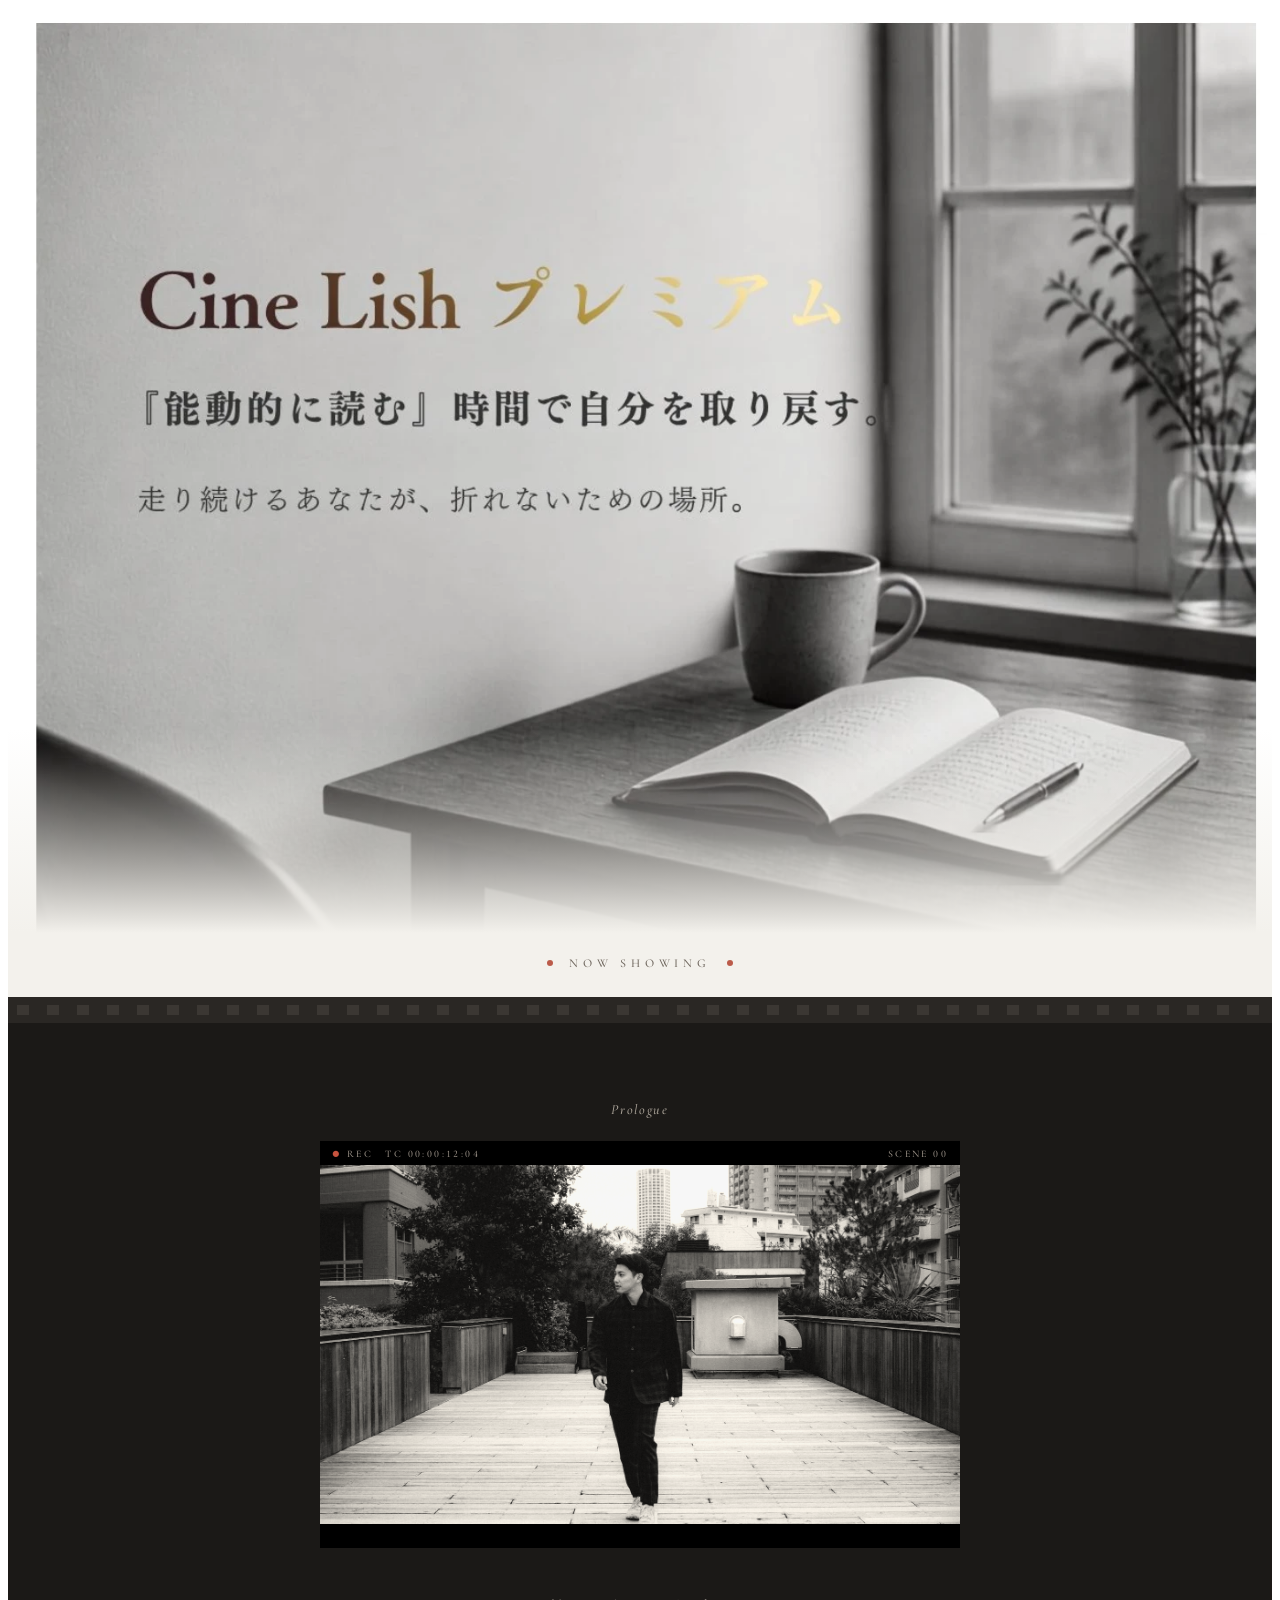
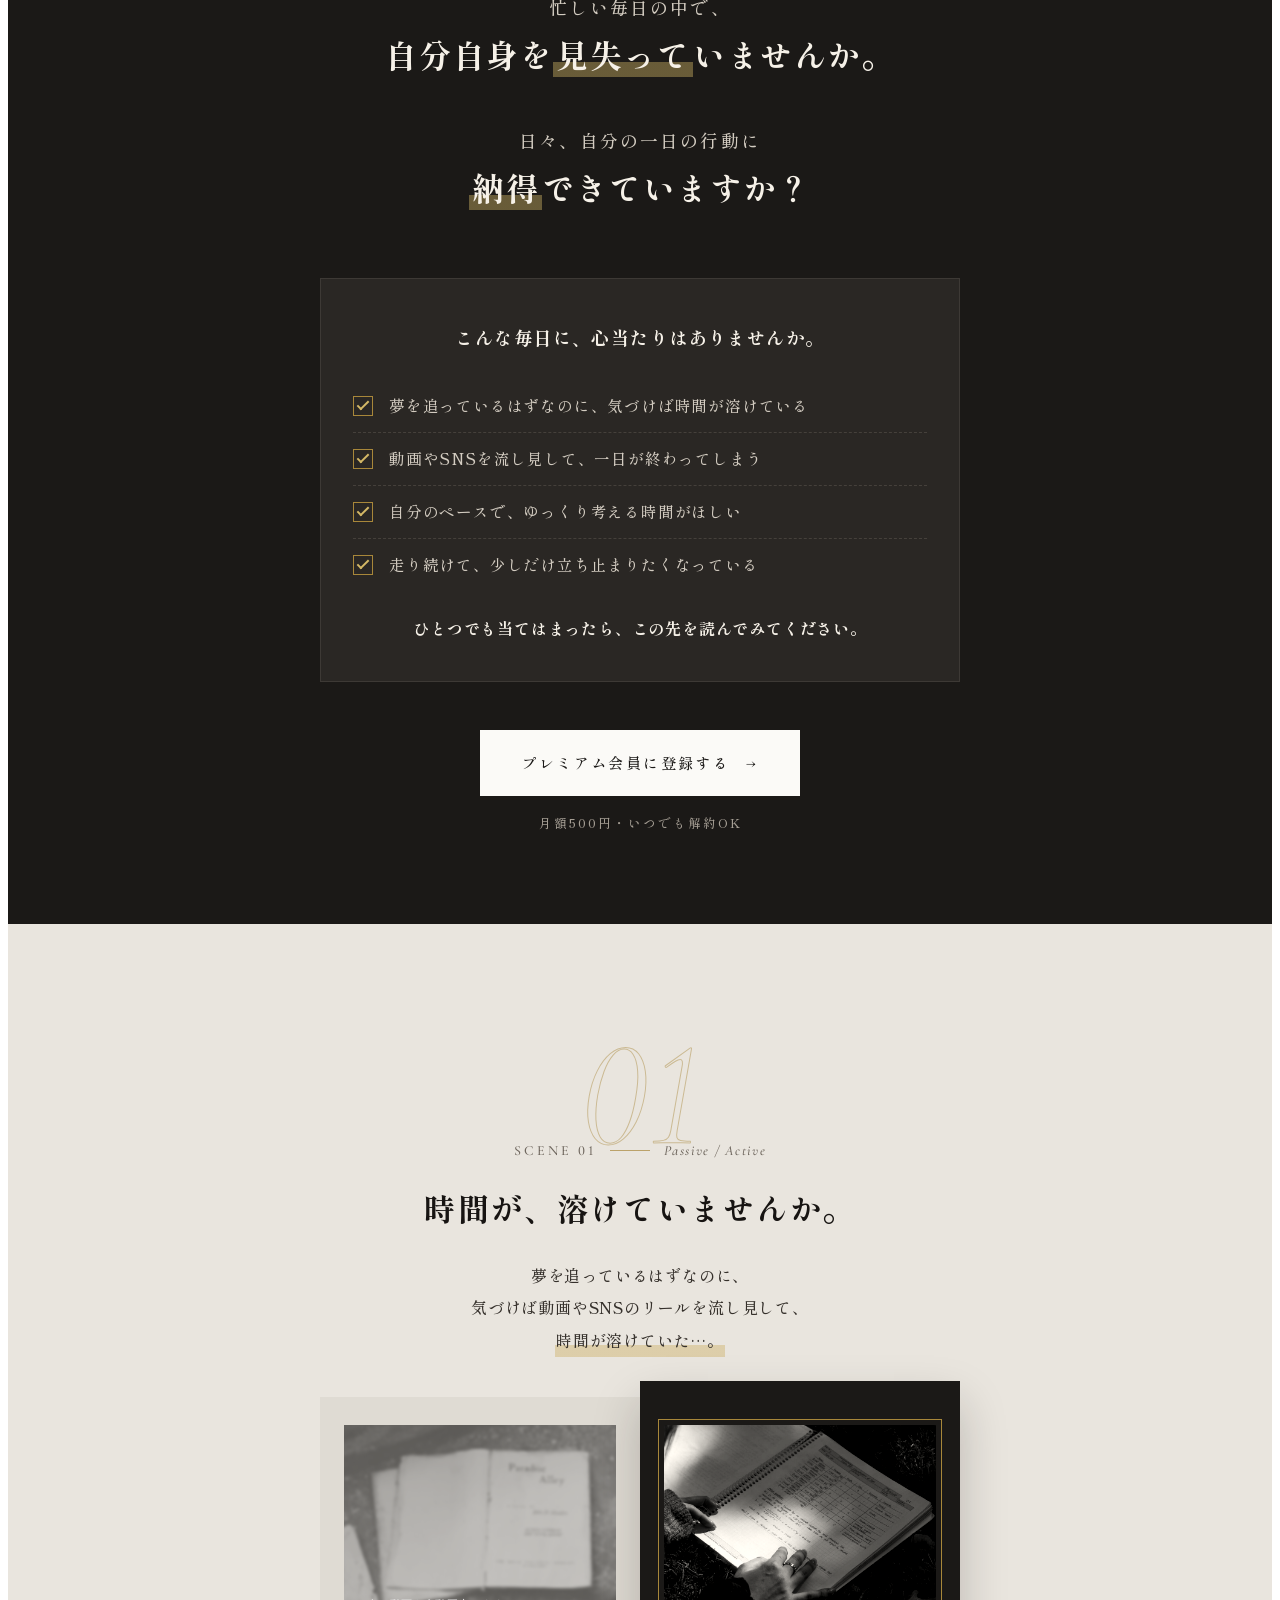
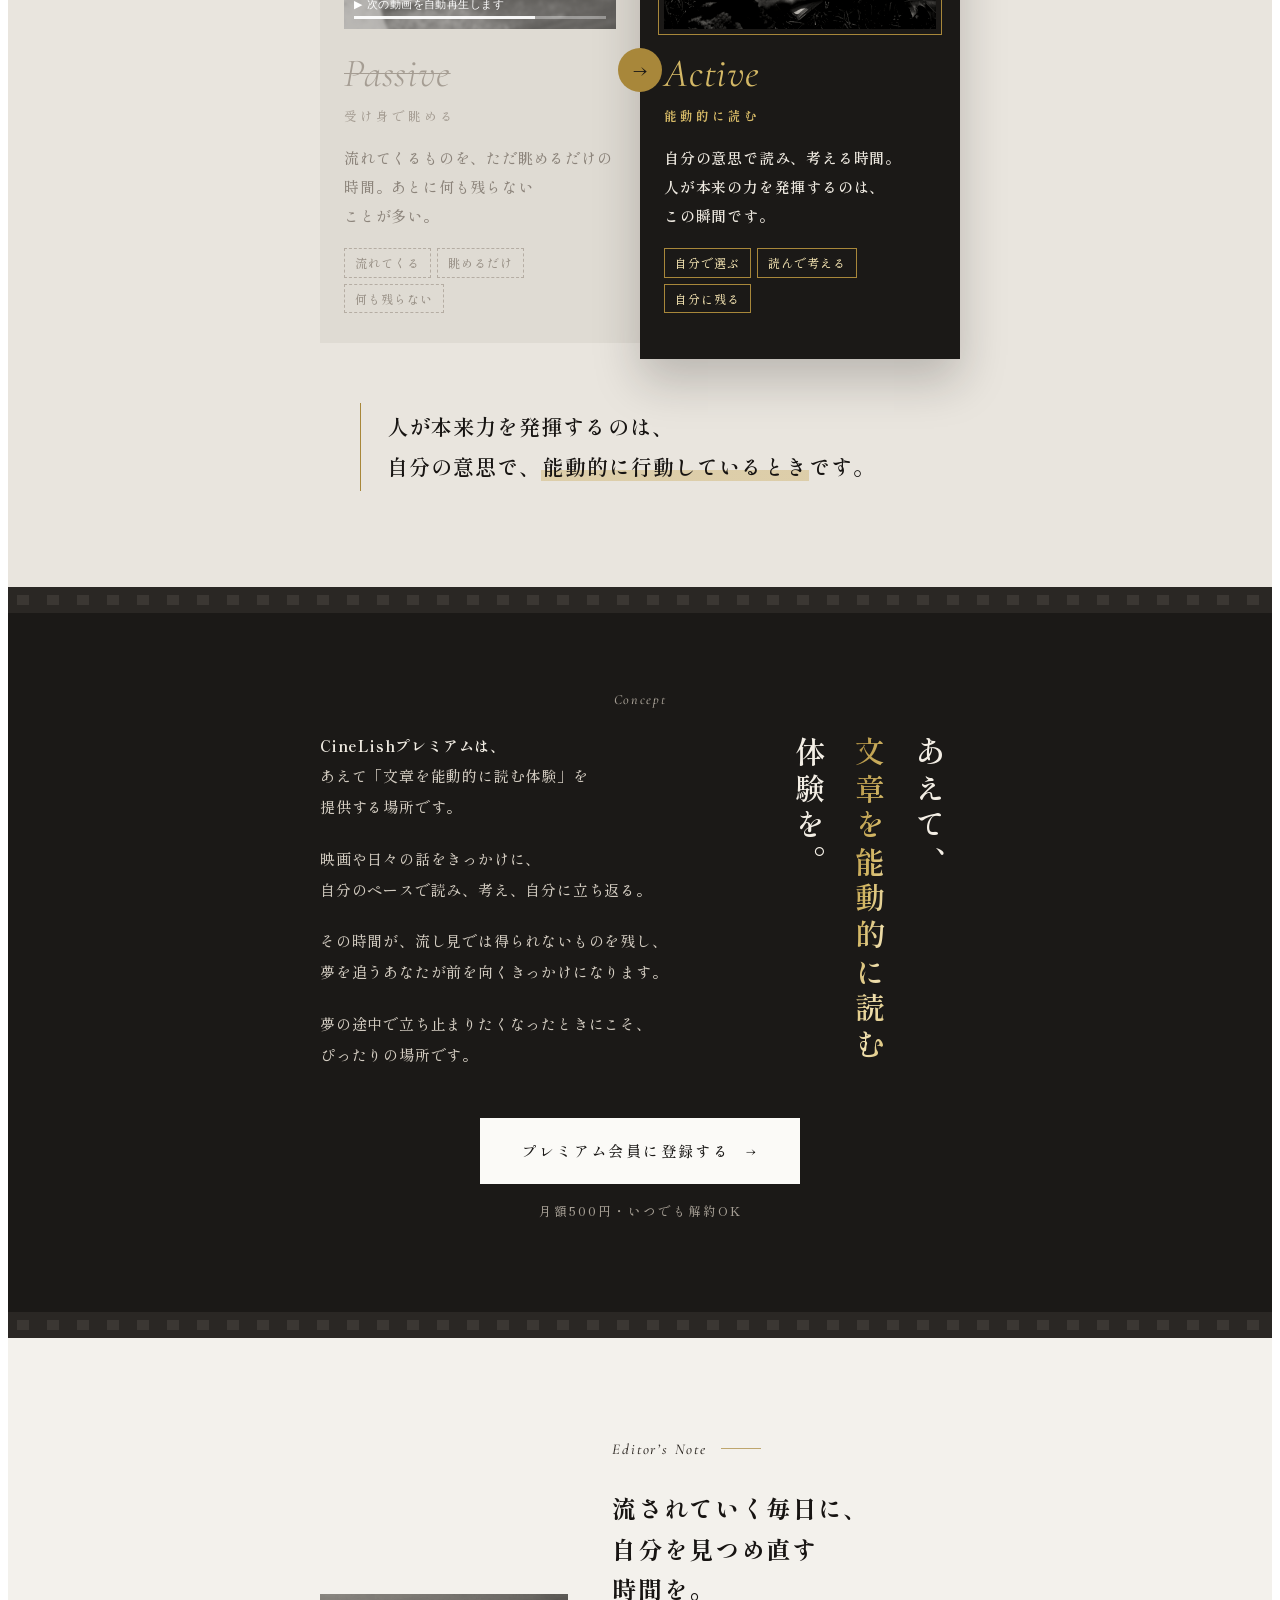
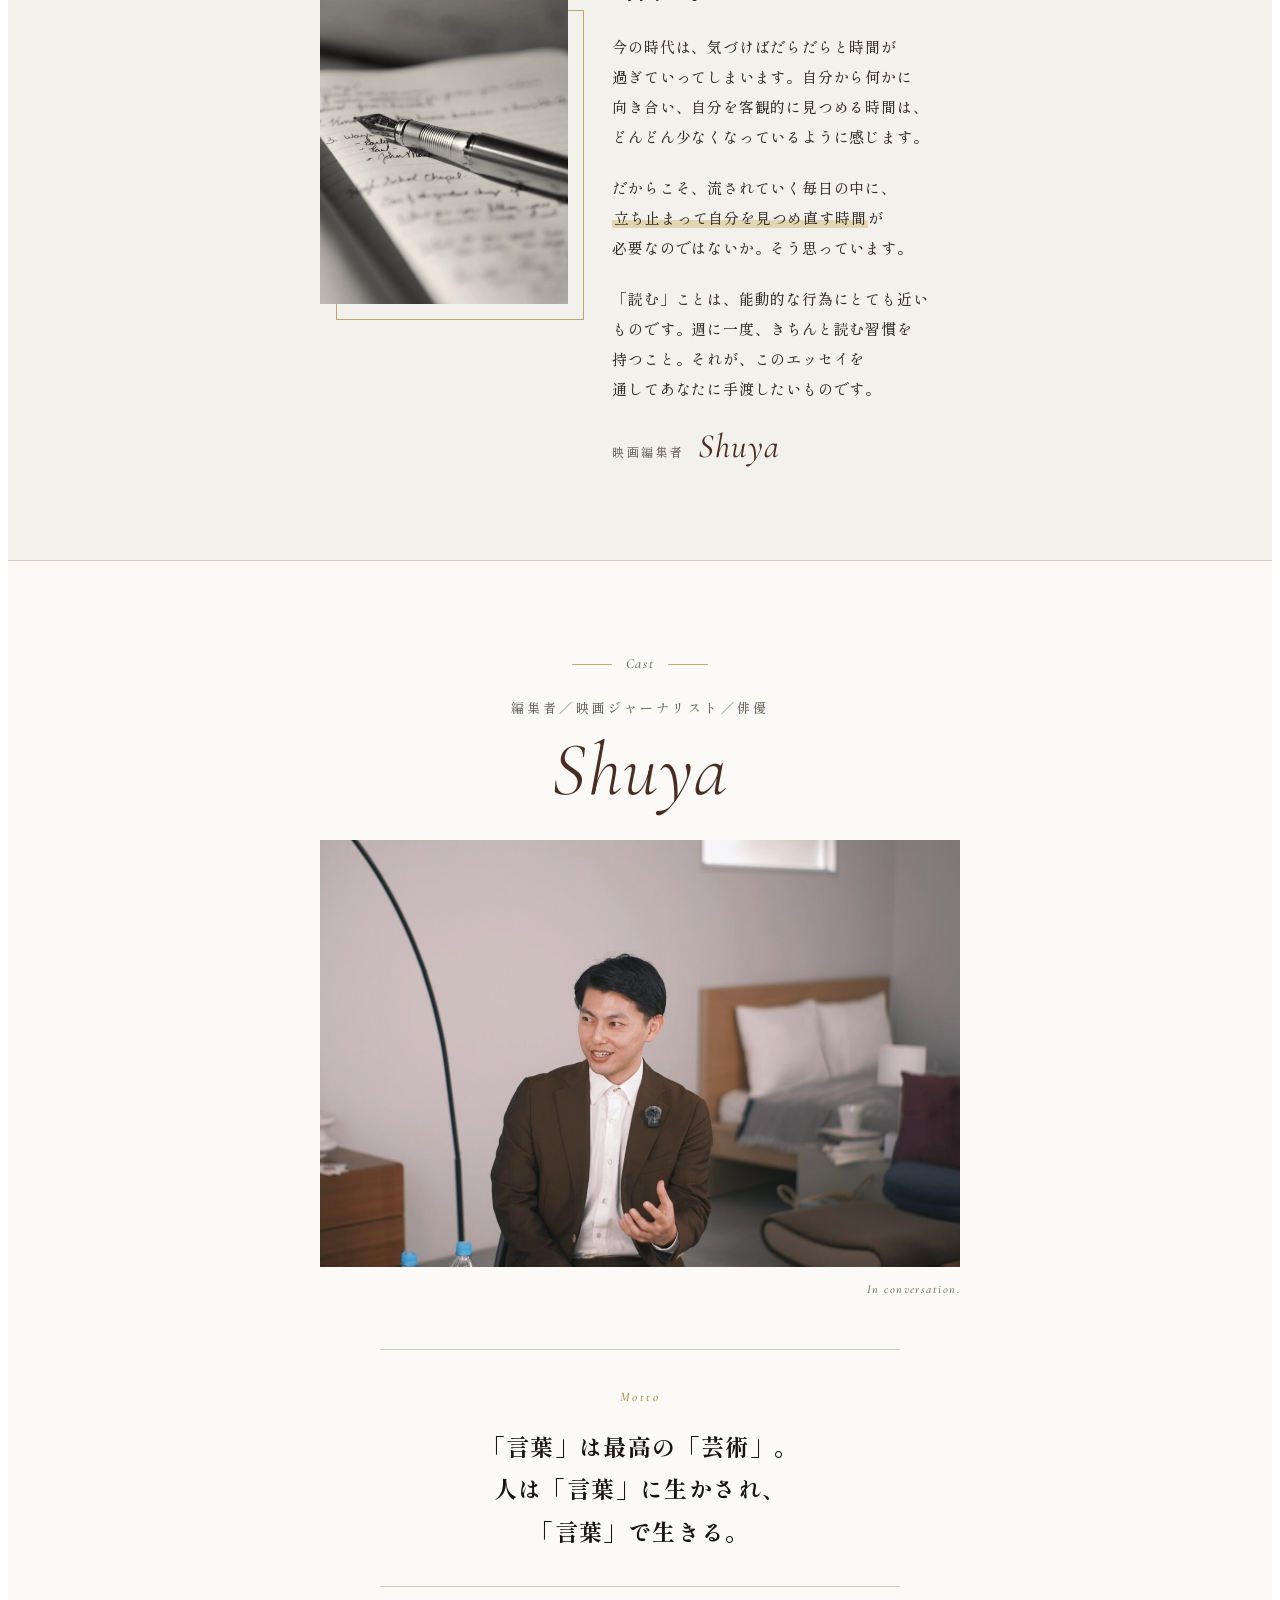
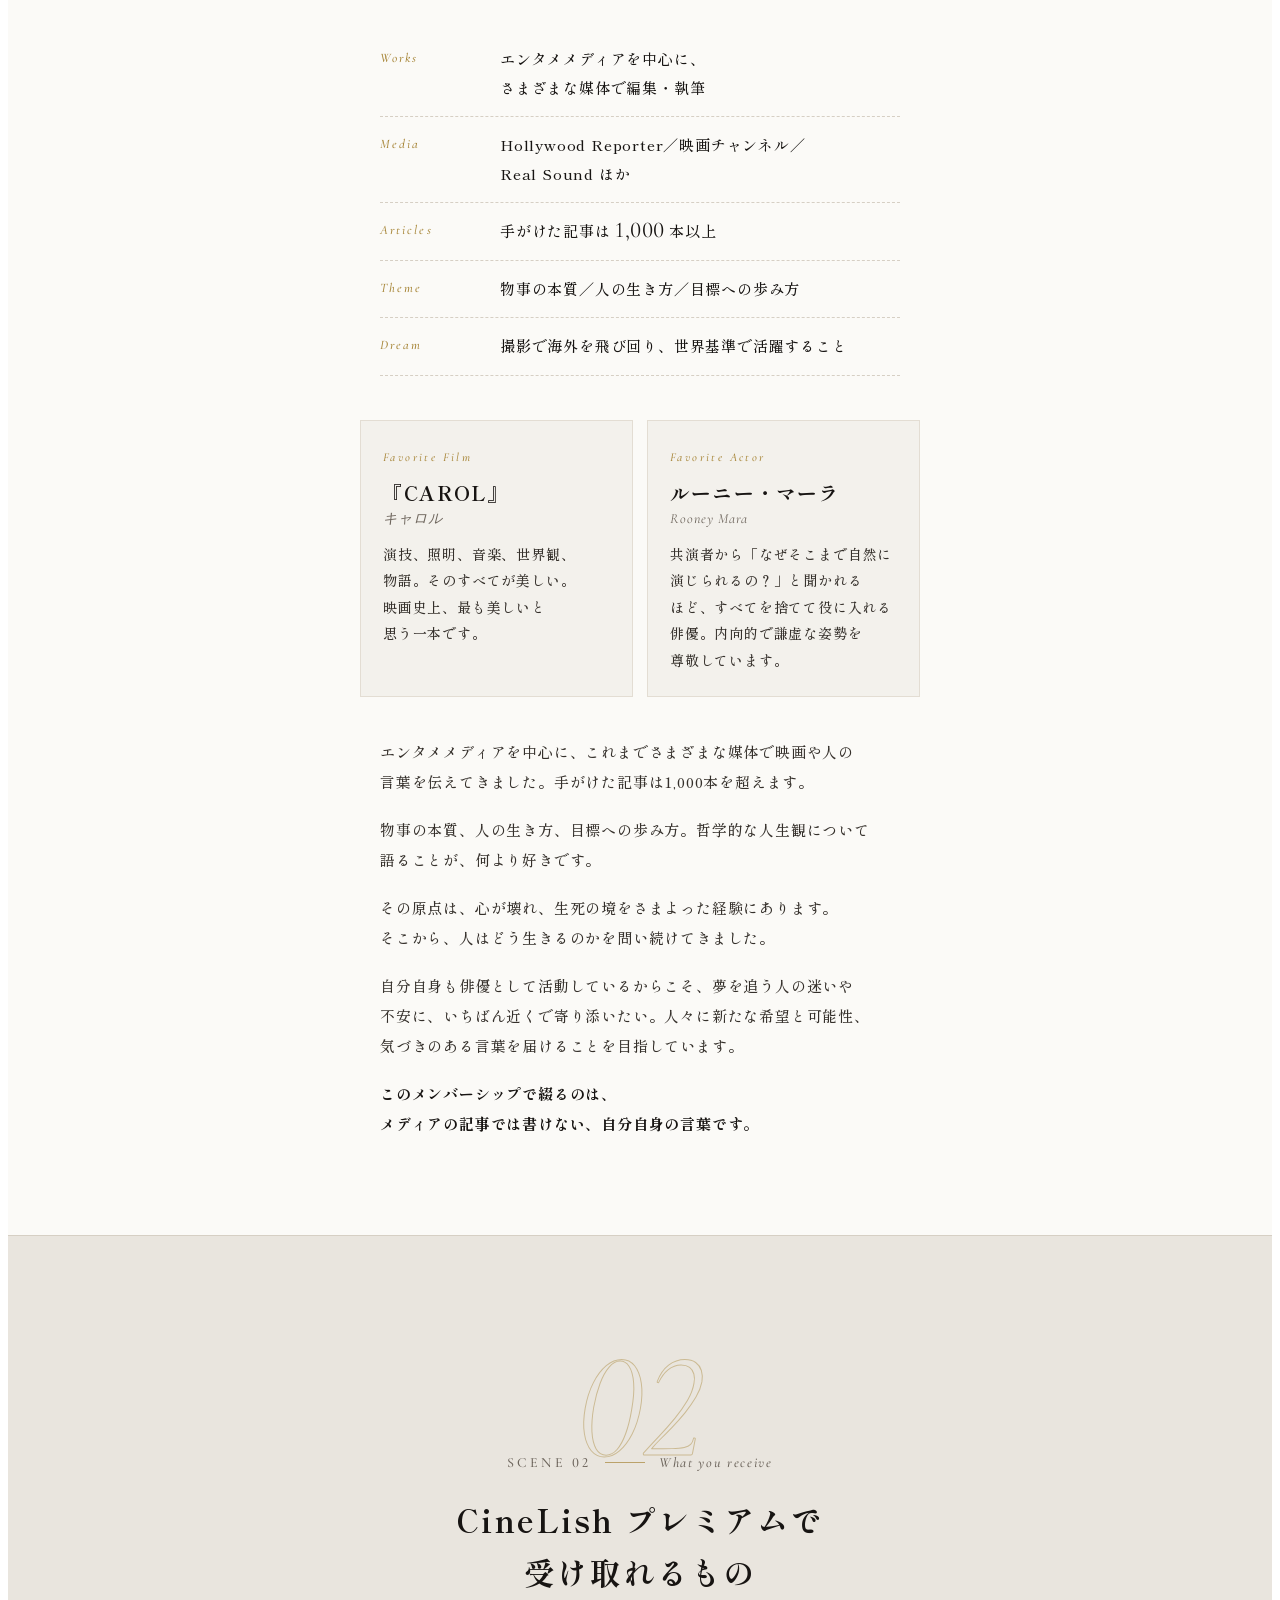
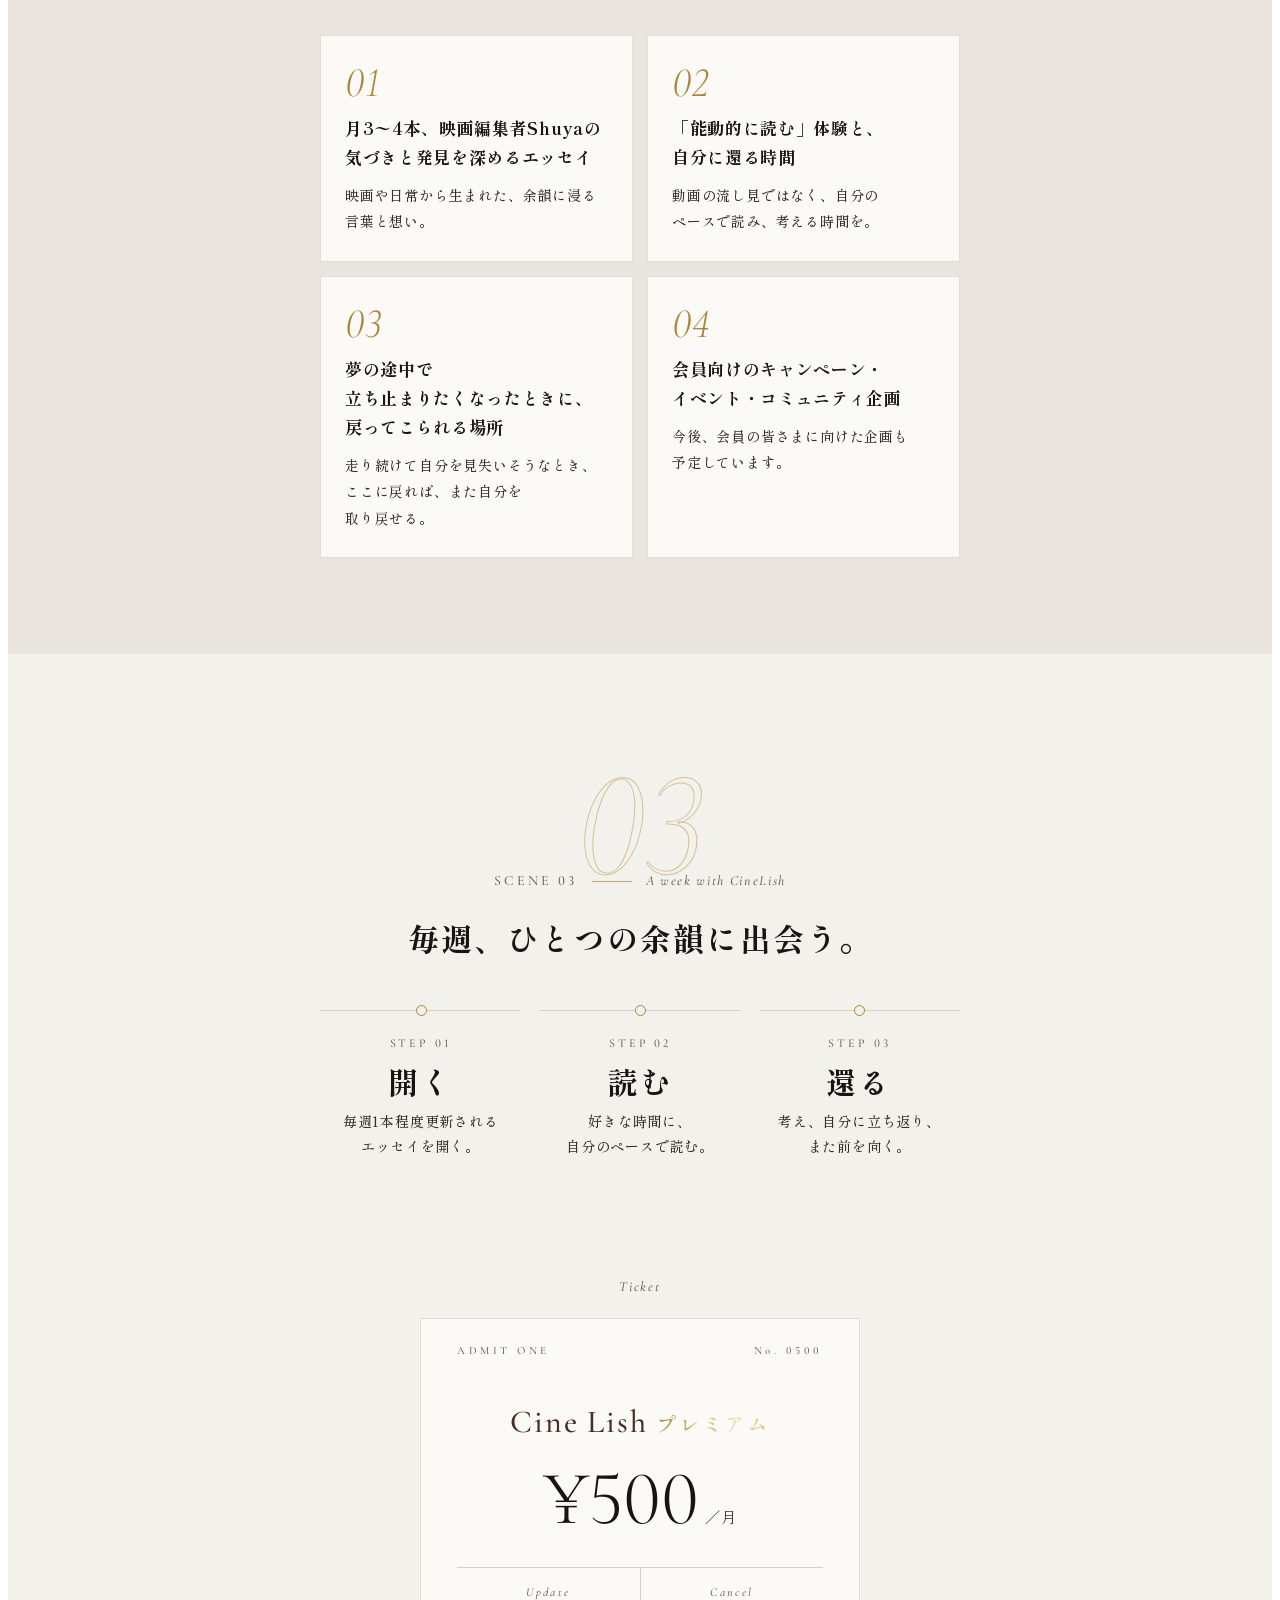
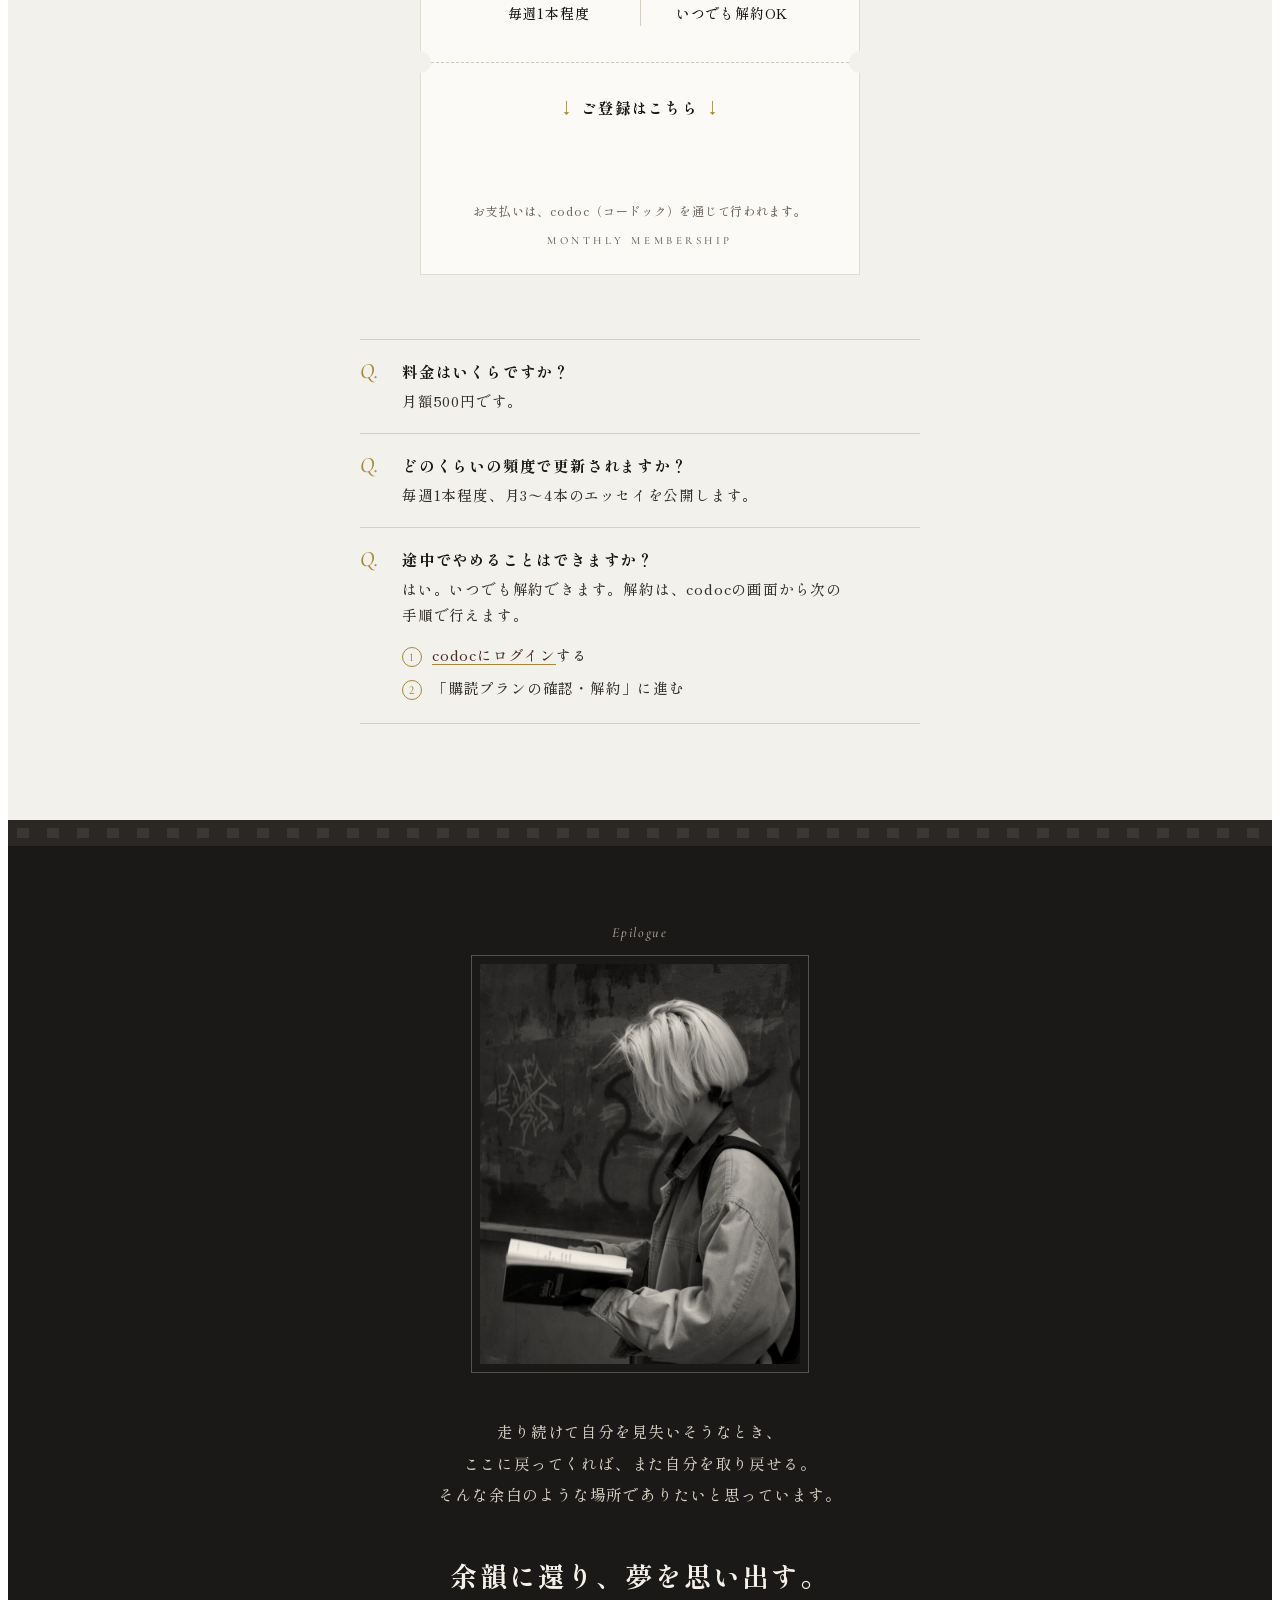
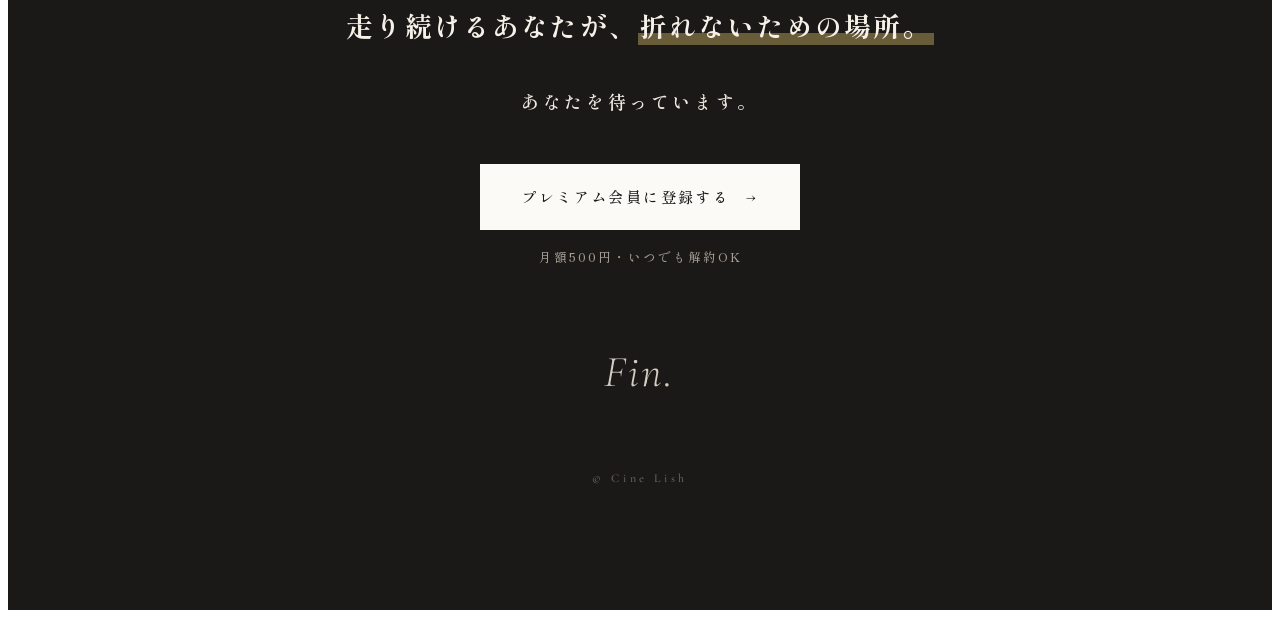
==== commit 8fc07a50: "FAQ: add how to cancel via codoc Co-Authored-By: Claude Opus 5.5 <noreply@anthropic.com> Claude-Sess" ====
--- a/lp/cinelish-premium/index.html
+++ b/lp/cinelish-premium/index.html
@@ -505,6 +505,19 @@
     grid-column: 1; grid-row: 1;
     font-family: var(--serif-en); font-style: italic; font-size: 22px; line-height: 1.2; color: var(--gold-1);
   }
+
+  #cinelish-lp .cl-faq-steps { margin-top: 10px; }
+  #cinelish-lp .cl-faq-steps li { display: flex; align-items: baseline; gap: 10px; padding: 3px 0; }
+  #cinelish-lp .cl-step-n {
+    flex-shrink: 0;
+    display: inline-flex; align-items: center; justify-content: center;
+    width: 20px; height: 20px;
+    border: 1px solid var(--gold-1);
+    border-radius: 50%;
+    font-family: var(--serif-en); font-size: 12px; line-height: 1; color: var(--gold-1);
+    font-variant-numeric: lining-nums;
+  }
+  #cinelish-lp .cl-faq dd a { color: var(--brown); text-decoration: underline; text-underline-offset: 3px; text-decoration-color: var(--gold-1); }
 
   /* ---------- ボタン ---------- */
   #cinelish-lp .cl-cta {
@@ -874,7 +887,11 @@
       <dl class="cl-faq cl-reveal">
         <div><span class="cl-q">Q.</span><dt>料金はいくらですか？</dt><dd>月額500円です。</dd></div>
         <div><span class="cl-q">Q.</span><dt>どのくらいの頻度で更新されますか？</dt><dd>毎週1本程度、月3〜4本のエッセイを公開します。</dd></div>
-        <div><span class="cl-q">Q.</span><dt>途中でやめることはできますか？</dt><dd>はい。いつでも解約できます。</dd></div>
+        <div><span class="cl-q">Q.</span><dt>途中でやめることはできますか？</dt><dd>はい。いつでも解約できます。解約は、codocの画面から次の手順で行えます。
+          <ol class="cl-faq-steps">
+            <li><span class="cl-step-n">1</span><span><a href="https://codoc.jp/login?locale=ja" target="_blank" rel="noopener">codocにログイン</a>する</span></li>
+            <li><span class="cl-step-n">2</span><span>「購読プランの確認・解約」に進む</span></li>
+          </ol></dd></div>
       </dl>
     </div>
   </section>
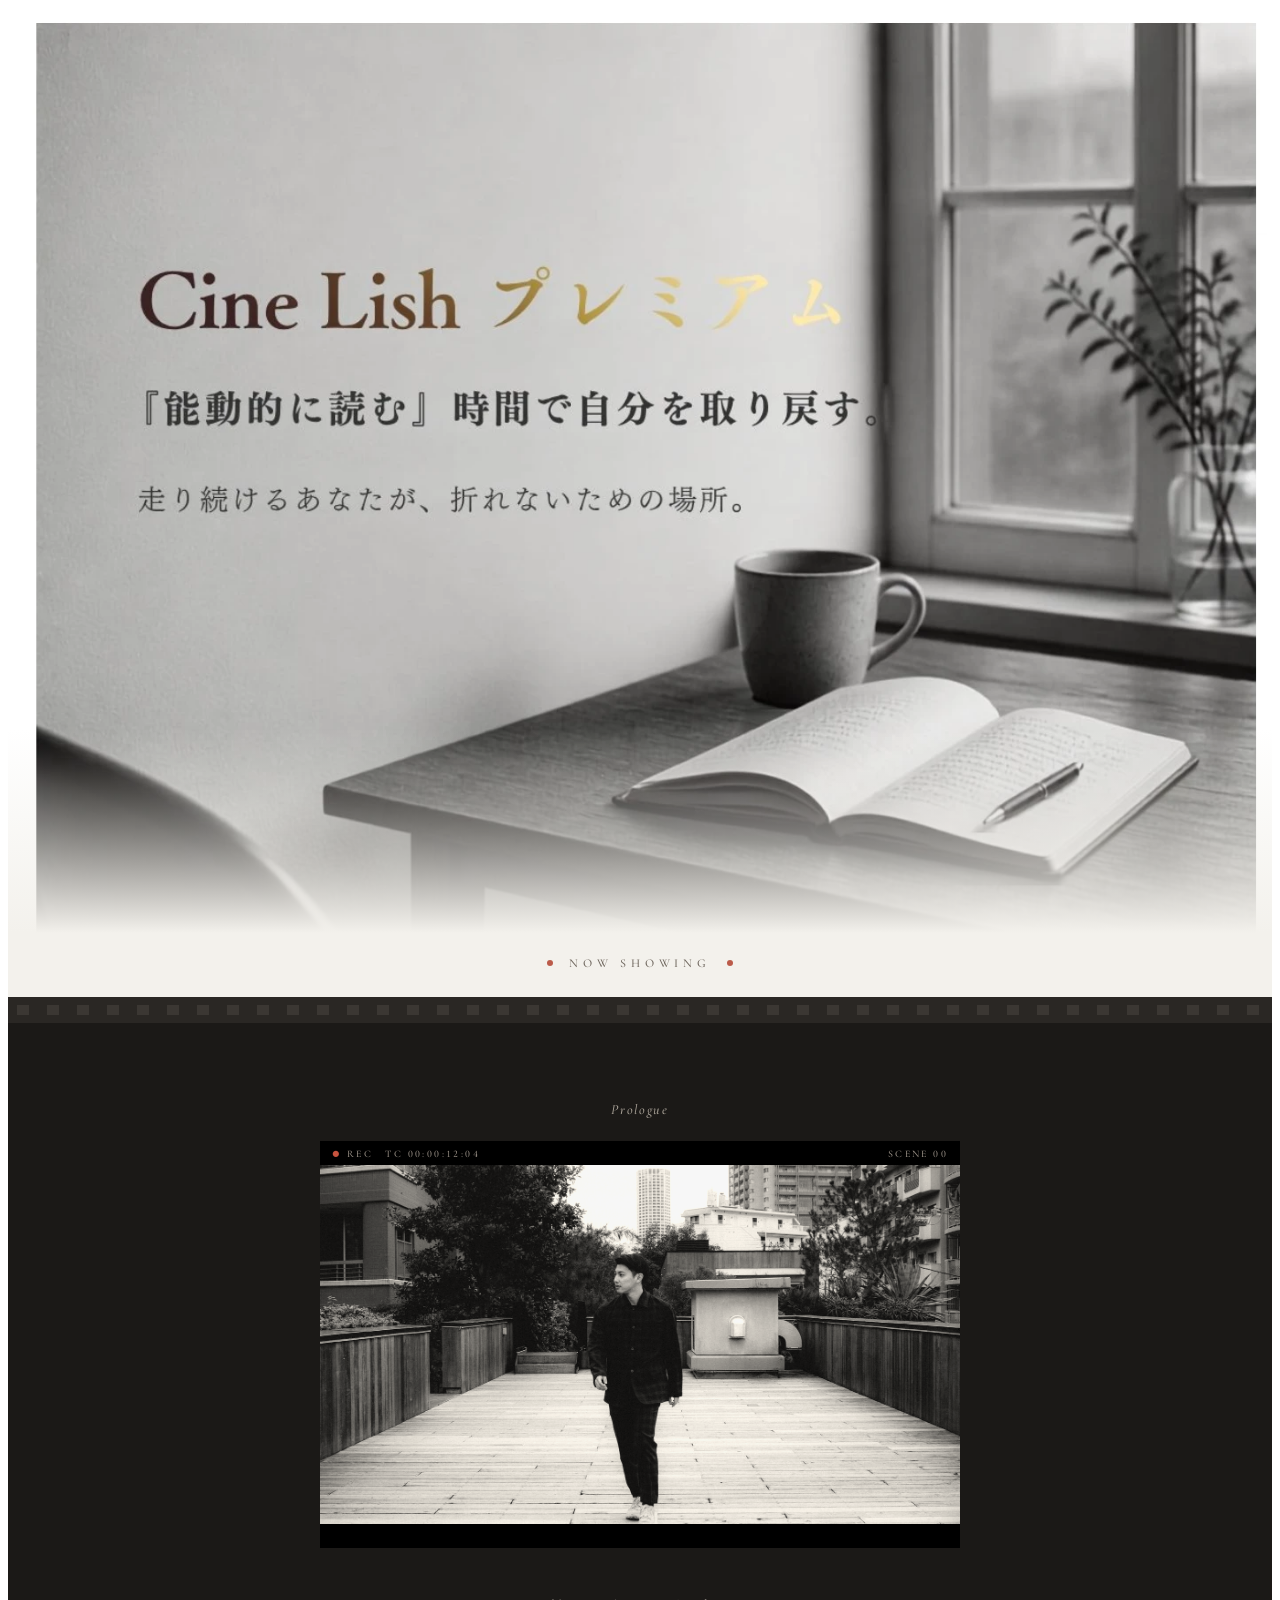
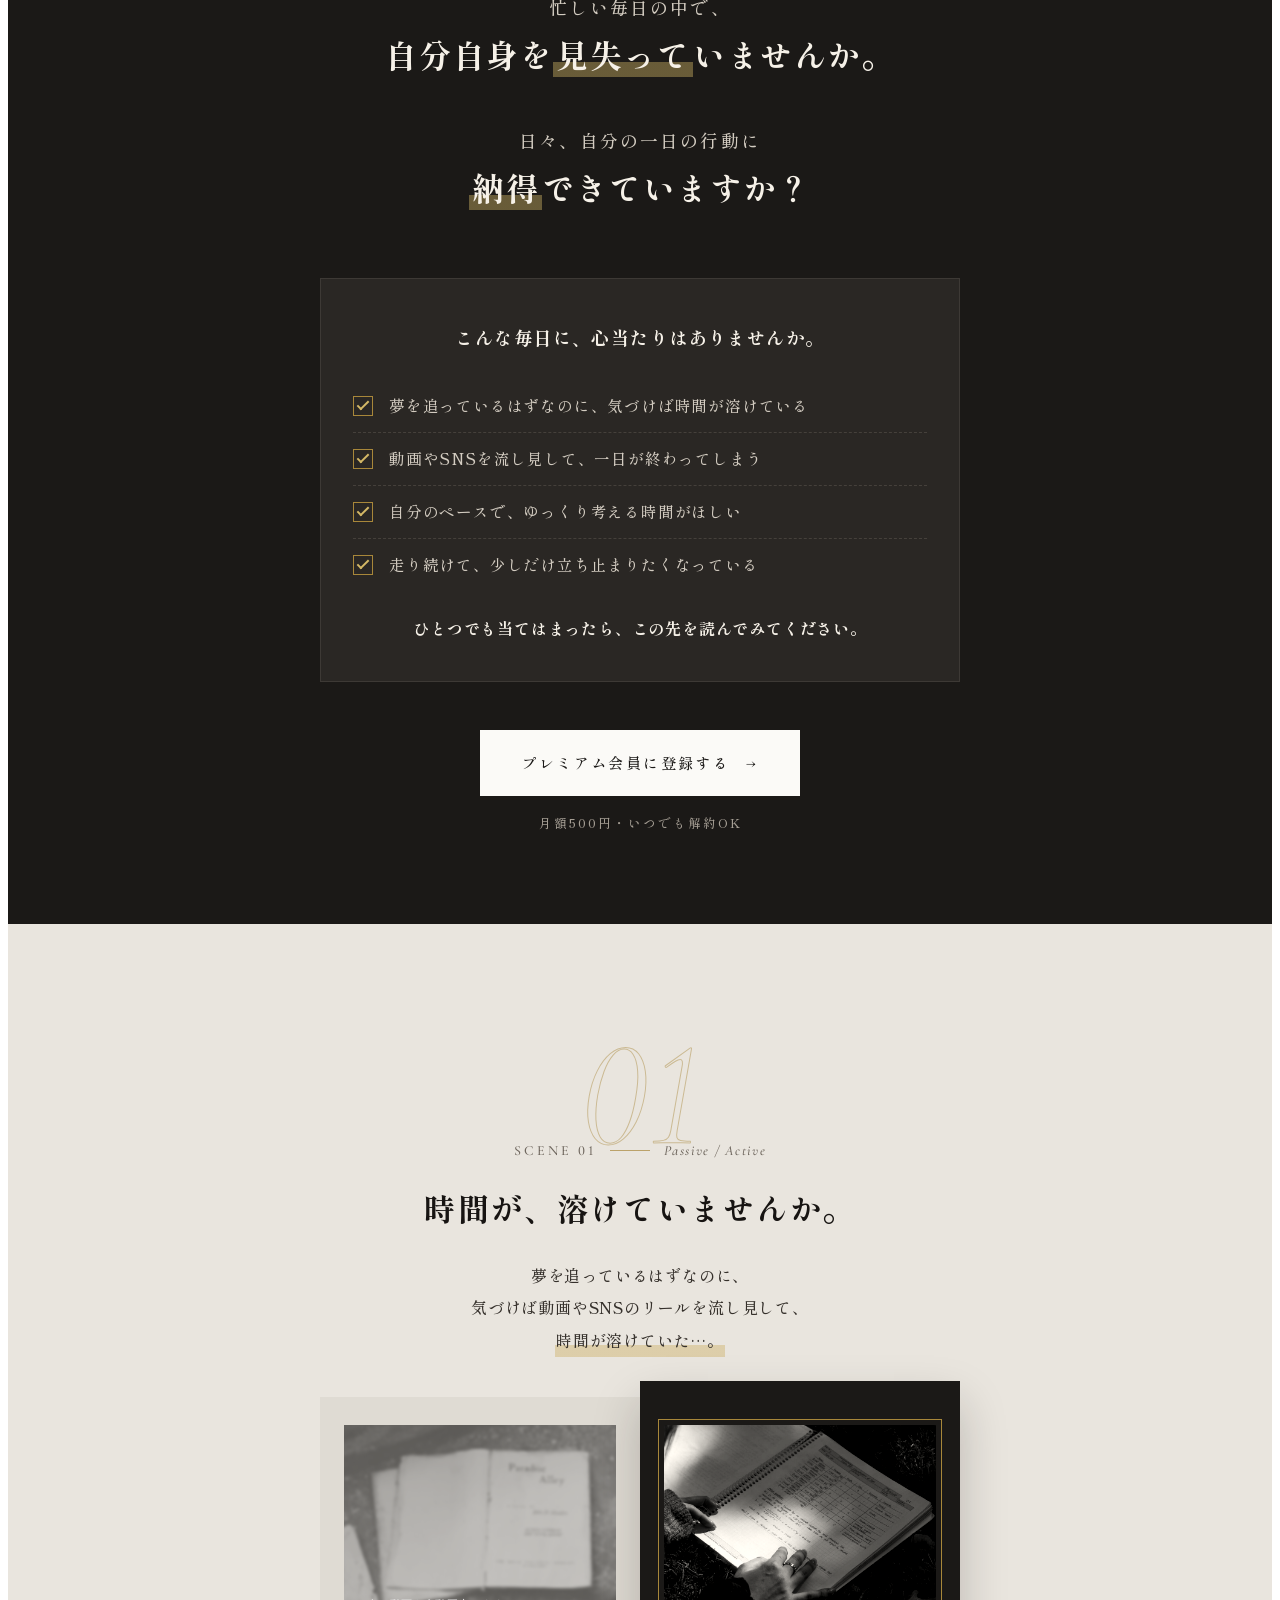
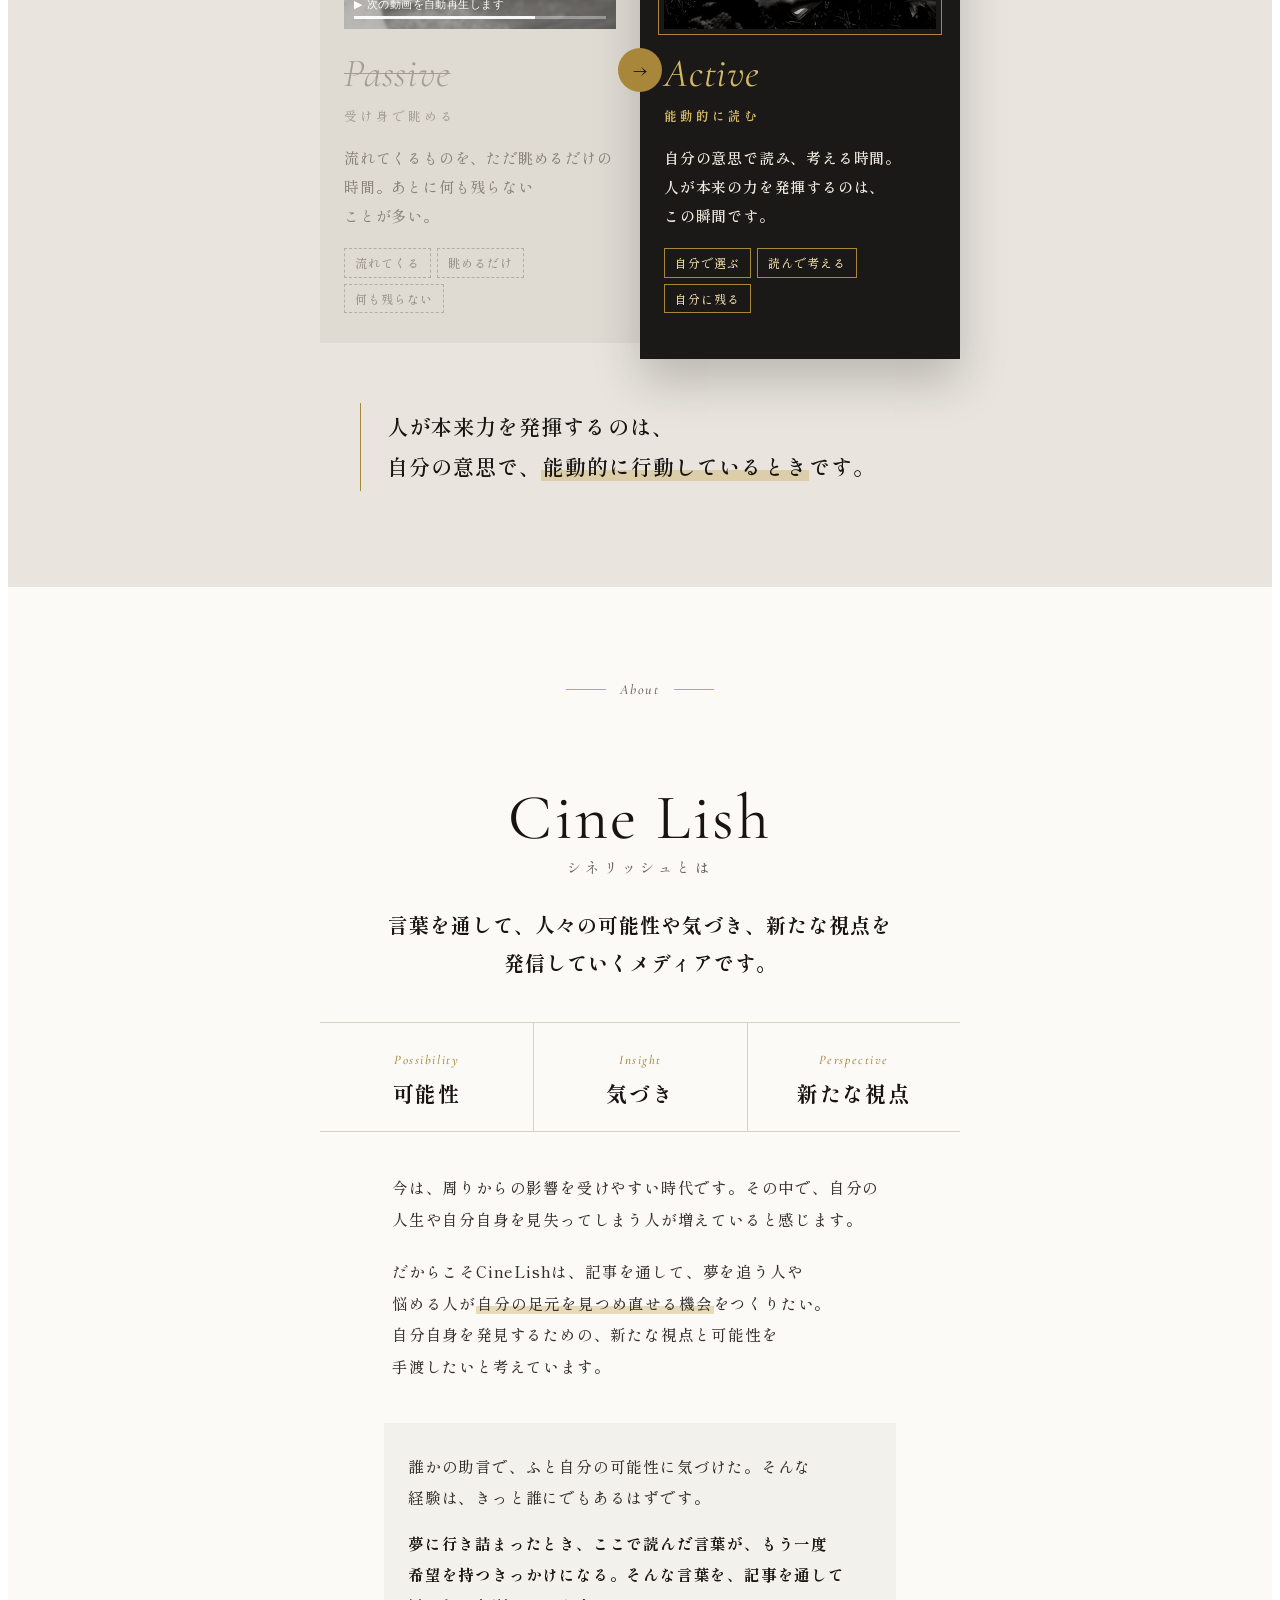
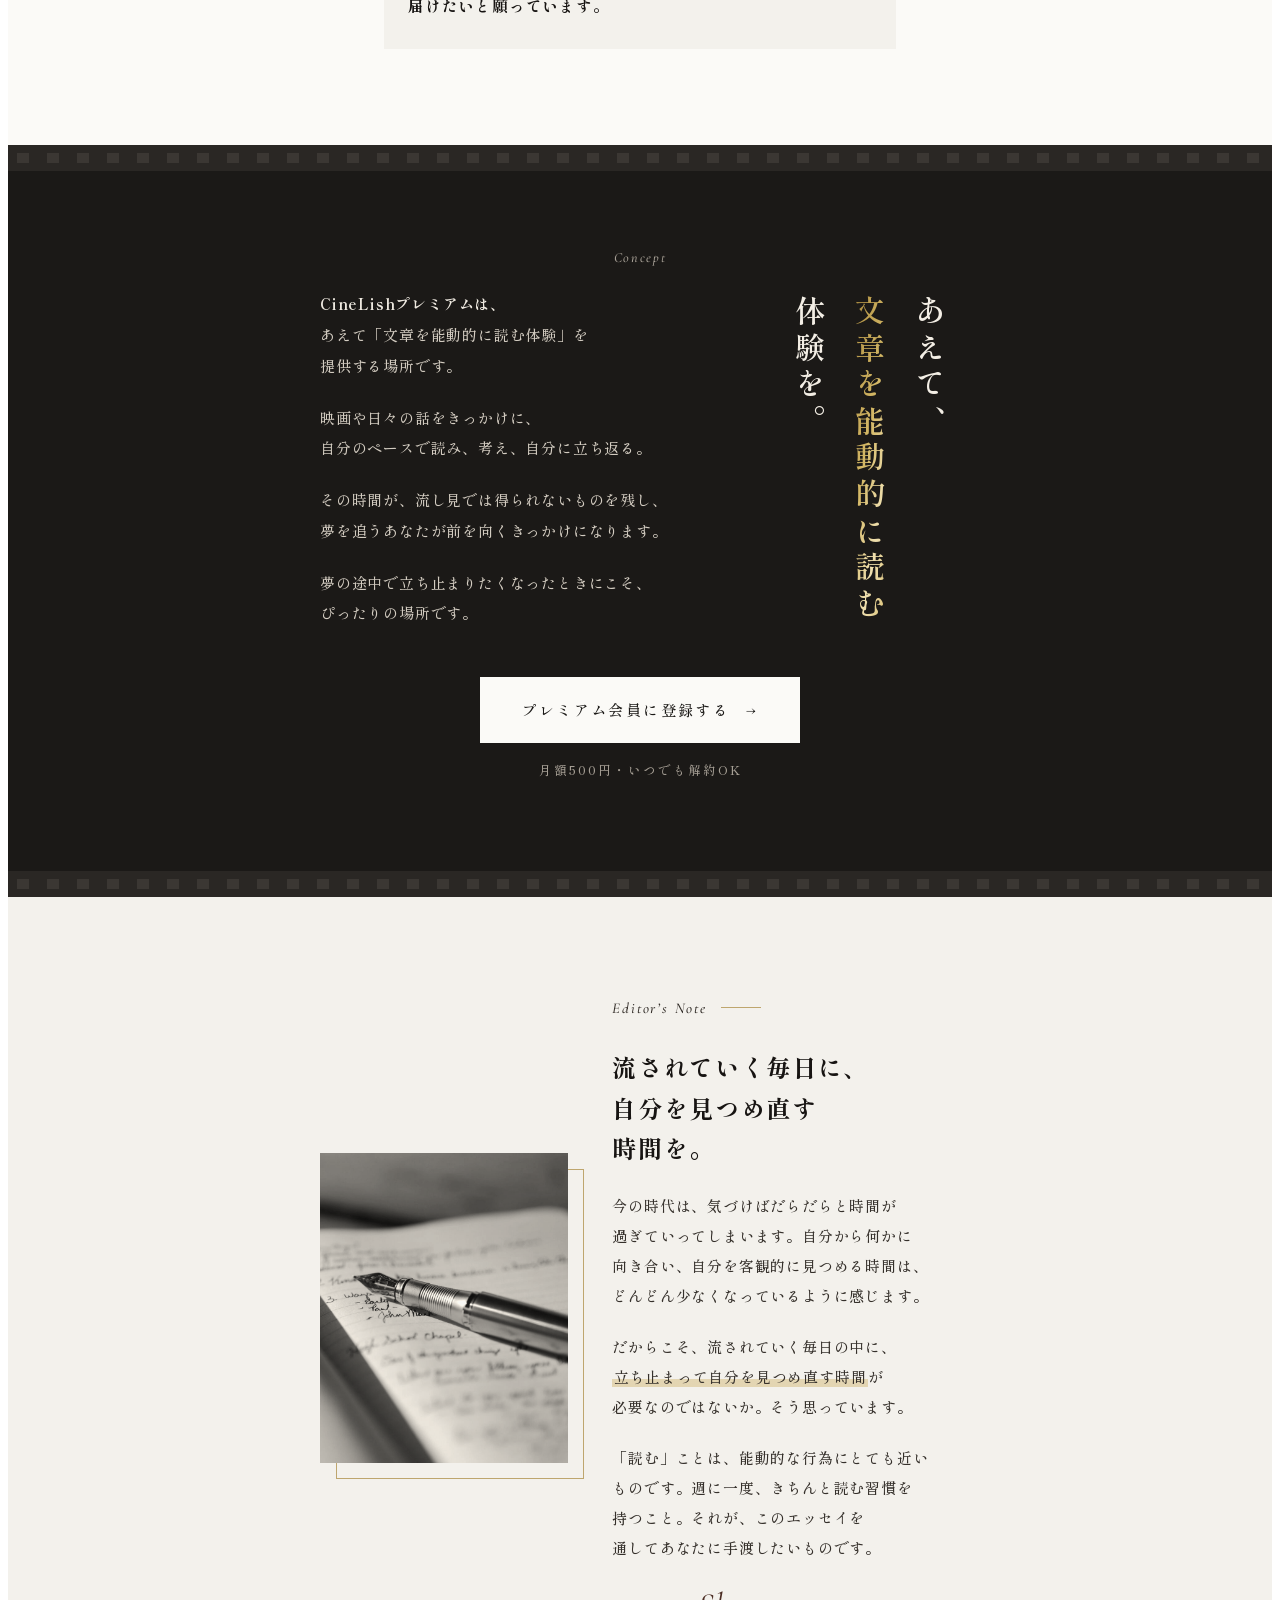
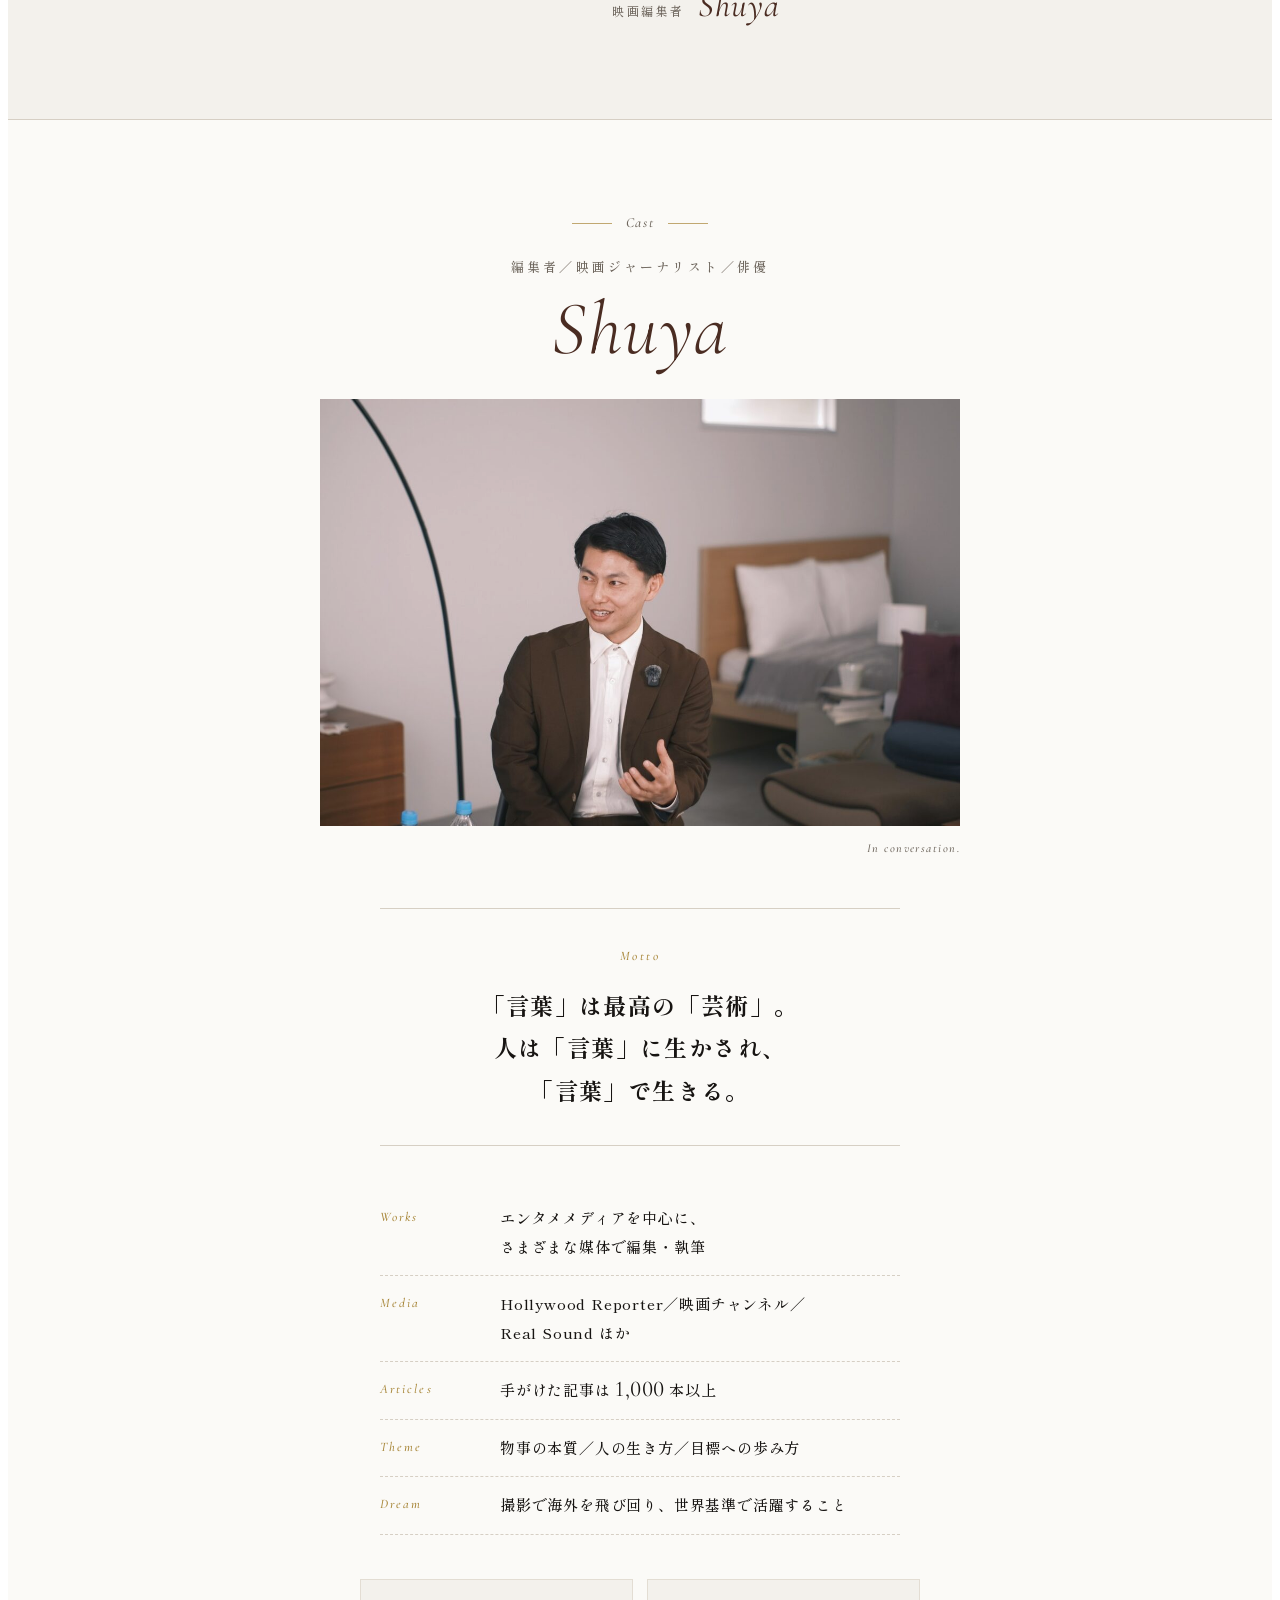
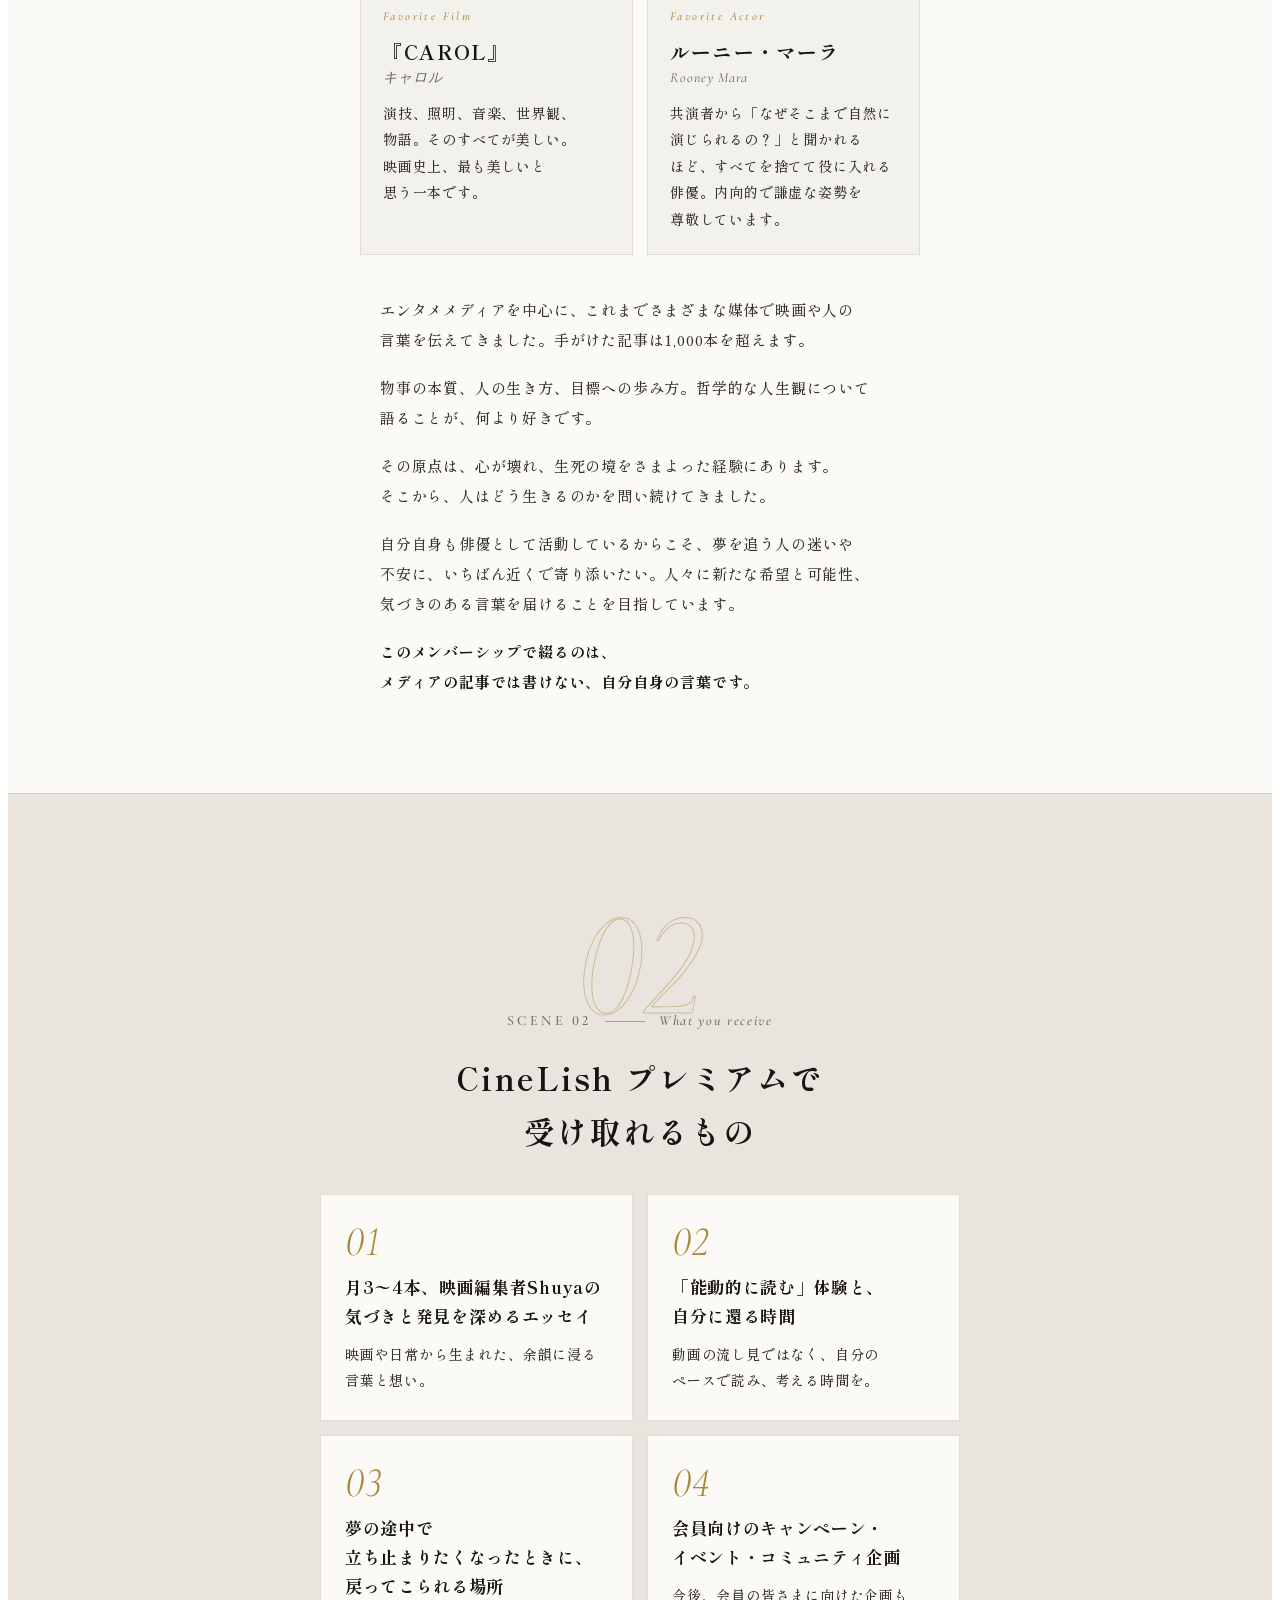
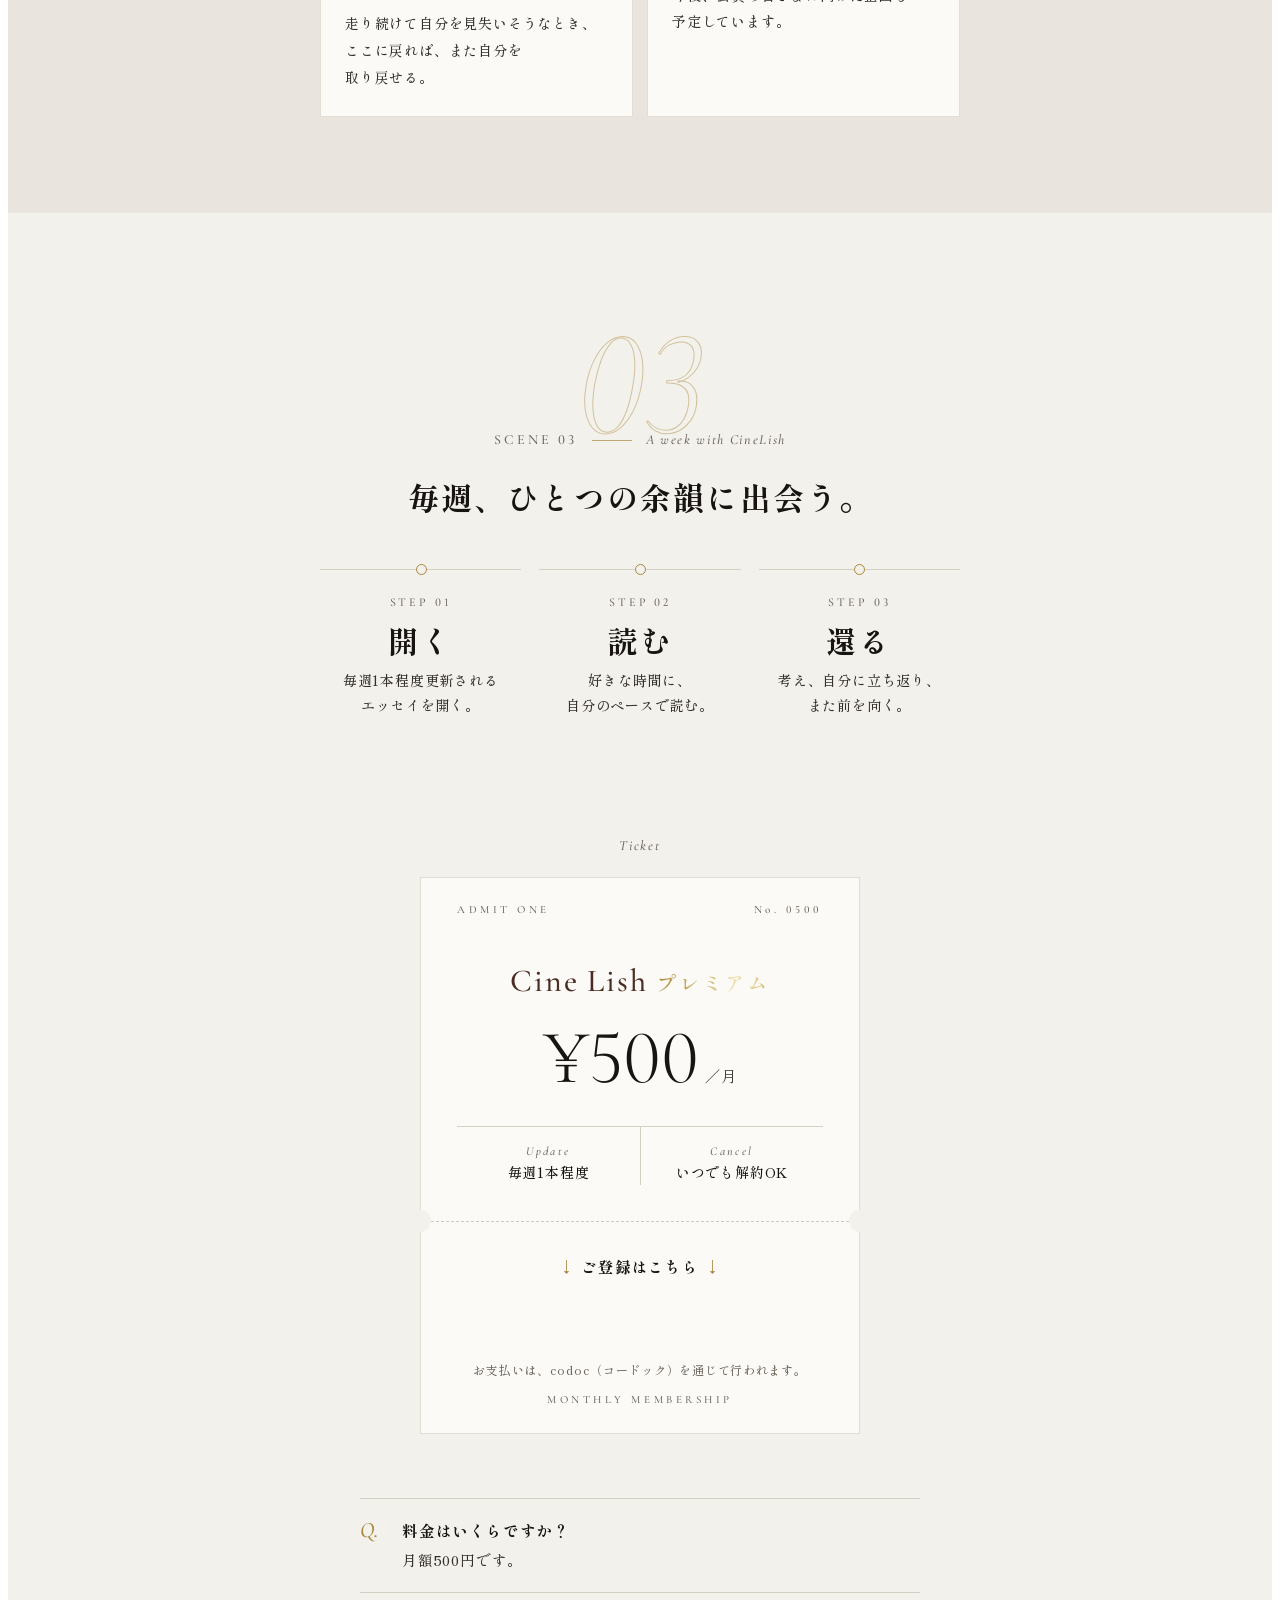
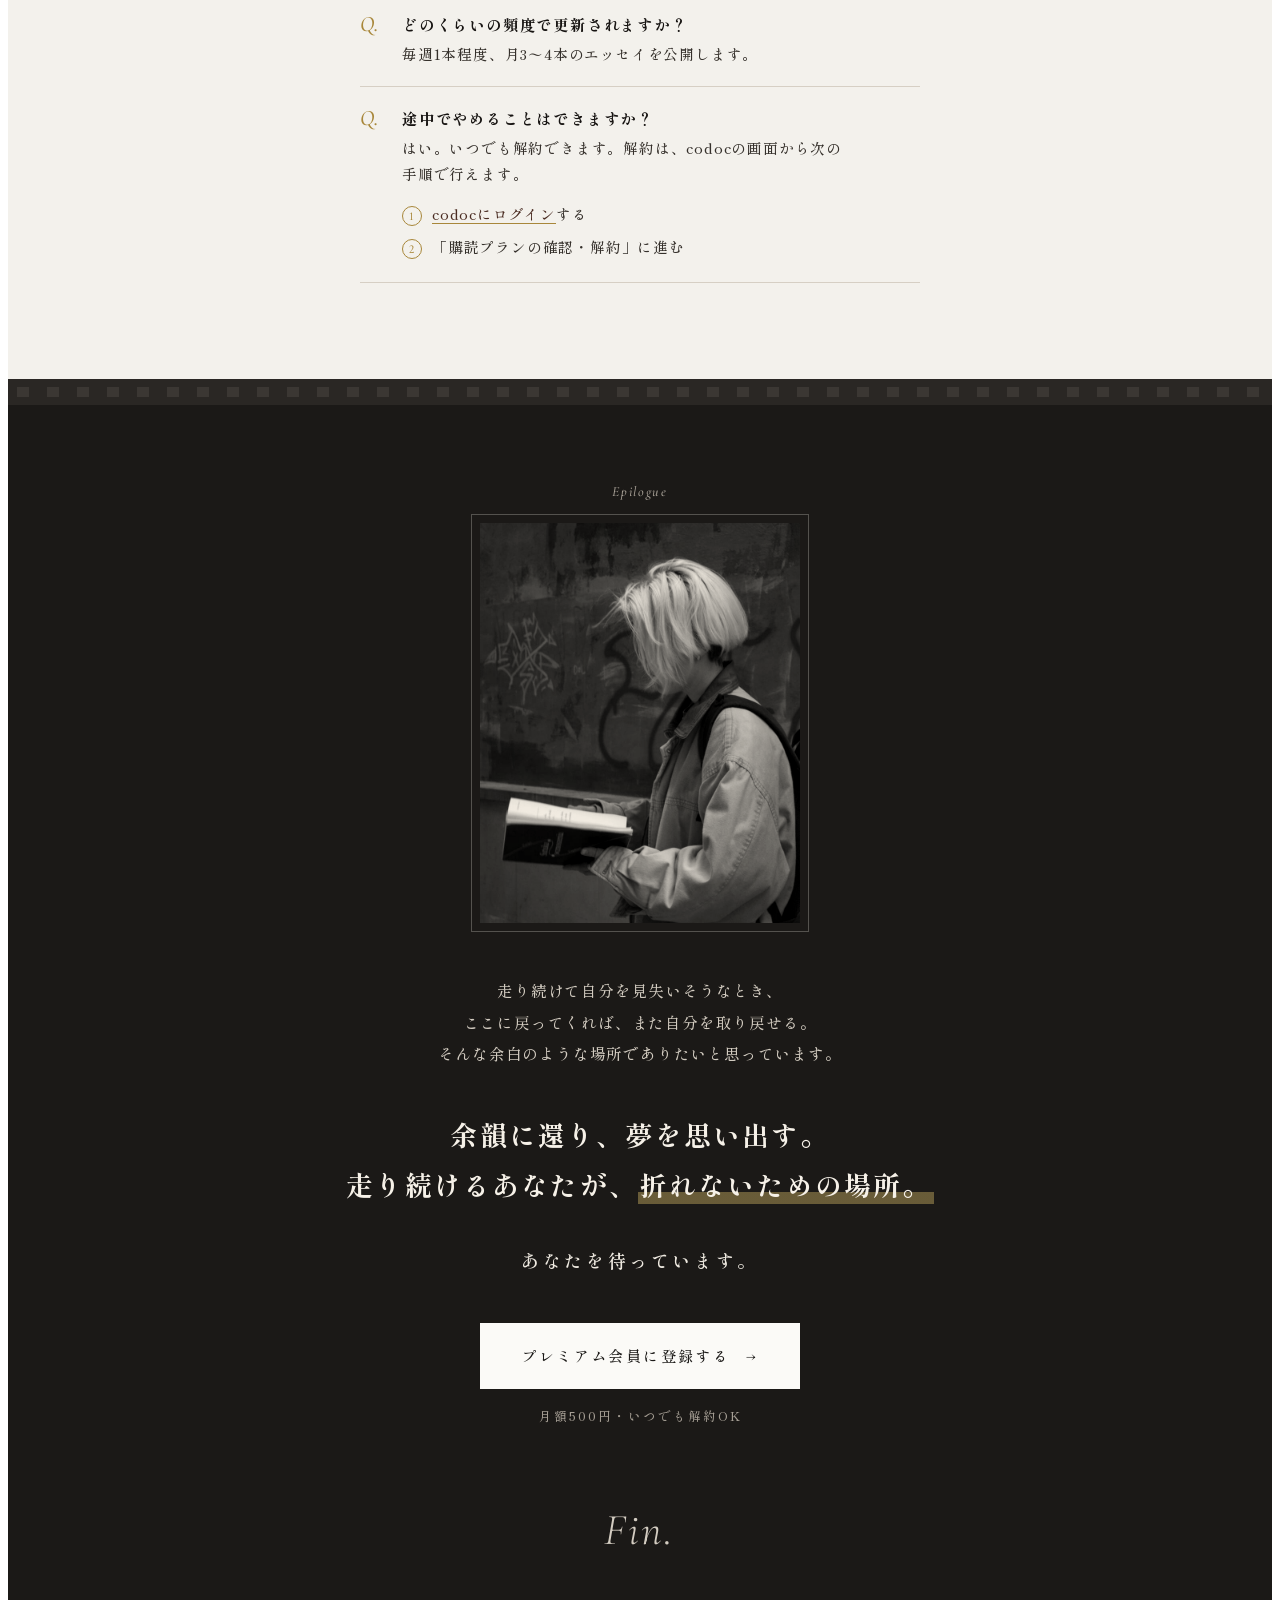
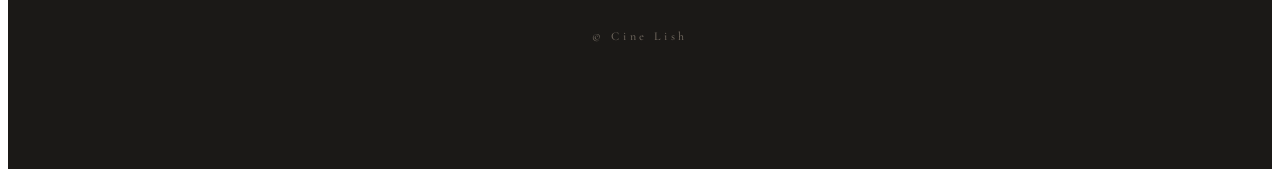
==== commit 0450c0c1: "Add an About Cine Lish section Media mission with possibility / insight / perspective pillars, why i" ====
--- a/lp/cinelish-premium/index.html
+++ b/lp/cinelish-premium/index.html
@@ -334,6 +334,30 @@
     line-height: 1.9;
     letter-spacing: .05em;
   }
+
+  /* ---------- About：Cine Lishとは ---------- */
+  #cinelish-lp .cl-about { background: var(--paper); text-align: center; }
+  #cinelish-lp p.cl-about-mark {
+    font-family: var(--serif-en);
+    font-weight: 400;
+    font-size: clamp(44px, 10vw, 64px);
+    line-height: 1;
+    letter-spacing: .04em;
+    color: var(--ink);
+  }
+  #cinelish-lp p.cl-about-mark small { display: block; margin-top: 10px; font-family: var(--serif-ja); font-size: 14px; font-weight: 500; letter-spacing: .3em; color: var(--ink-faint); }
+  #cinelish-lp p.cl-about-lead { max-width: 30em; margin: 32px auto 0; font-size: clamp(17px, 3.4vw, 20px); font-weight: 700; line-height: 1.9; letter-spacing: .05em; }
+  #cinelish-lp .cl-pillars { display: grid; grid-template-columns: repeat(3, 1fr); margin: 40px 0 0; border-top: 1px solid var(--line); border-bottom: 1px solid var(--line); }
+  #cinelish-lp .cl-pillars li { padding: 24px 8px 22px; text-align: center; }
+  #cinelish-lp .cl-pillars li + li { border-left: 1px solid var(--line); }
+  #cinelish-lp .cl-pillar-en { display: block; font-family: var(--serif-en); font-style: italic; font-size: 13px; letter-spacing: .12em; color: var(--gold-1); }
+  #cinelish-lp .cl-pillar-ja { display: block; margin-top: 4px; font-size: clamp(17px, 3.6vw, 21px); font-weight: 700; line-height: 1.5; letter-spacing: .08em; white-space: nowrap; }
+  #cinelish-lp .cl-about-body { max-width: 32em; margin: 40px auto 0; text-align: left; font-size: 15.5px; line-height: 2.05; color: var(--ink-soft); }
+  #cinelish-lp .cl-about-body p + p { margin-top: 1.3em; }
+  #cinelish-lp .cl-about-quote { max-width: 32em; margin: 40px auto 0; padding: 28px 24px; background: var(--bg); text-align: left; }
+  #cinelish-lp .cl-about-quote p { font-size: 15.5px; line-height: 2; color: var(--ink-soft); }
+  #cinelish-lp .cl-about-quote p + p { margin-top: 1em; }
+  #cinelish-lp .cl-about-quote .cl-hl { color: var(--ink); font-weight: 700; }
 
   /* ---------- Concept（黒・縦書き・フィルム） ---------- */
   #cinelish-lp .cl-film {
@@ -638,6 +662,8 @@
     #cinelish-lp .cl-lead { font-size: 21px; letter-spacing: .04em; }
     #cinelish-lp .cl-fin { font-size: 38px; margin-top: 64px; }
     #cinelish-lp .cl-sticky { display: block; }
+    #cinelish-lp .cl-pillars li { padding: 20px 4px 18px; }
+    #cinelish-lp .cl-about-quote { padding: 22px 18px; }
     #cinelish-lp .cl-credits div { grid-template-columns: 1fr; gap: 0; padding: 12px 0; }
     #cinelish-lp .cl-favs { grid-template-columns: 1fr; gap: 12px; }
     #cinelish-lp .cl-motto { margin-top: 40px; padding: 28px 8px; }
@@ -720,6 +746,31 @@
       </div>
 
       <p class="cl-pull cl-reveal">人が本来力を発揮するのは、<br class="cl-br">自分の意思で、<span class="cl-em">能動的に<br class="cl-br-sp">行動しているとき</span>です。</p>
+    </div>
+  </section>
+
+  <!-- About：Cine Lishとは -->
+  <section class="cl-about">
+    <div class="cl-wrap">
+      <p class="cl-eyebrow cl-reveal"><span class="cl-eb-line"></span><i>About</i><span class="cl-eb-line"></span></p>
+      <p class="cl-about-mark cl-reveal">Cine Lish<small>シネリッシュとは</small></p>
+      <p class="cl-about-lead cl-reveal"><span class="cl-nw">言葉を通して、</span><span class="cl-nw">人々の可能性や気づき、</span><span class="cl-nw">新たな視点を</span><span class="cl-nw">発信していくメディアです。</span></p>
+
+      <ul class="cl-pillars cl-reveal">
+        <li><span class="cl-pillar-en">Possibility</span><span class="cl-pillar-ja">可能性</span></li>
+        <li><span class="cl-pillar-en">Insight</span><span class="cl-pillar-ja">気づき</span></li>
+        <li><span class="cl-pillar-en">Perspective</span><span class="cl-pillar-ja">新たな視点</span></li>
+      </ul>
+
+      <div class="cl-about-body cl-reveal">
+        <p>今は、周りからの影響を受けやすい時代です。その中で、自分の人生や自分自身を見失ってしまう人が増えていると感じます。</p>
+        <p>だからこそCineLishは、記事を通して、夢を追う人や悩める人が<span class="cl-em">自分の足元を見つめ直せる機会</span>をつくりたい。自分自身を発見するための、新たな視点と可能性を手渡したいと考えています。</p>
+      </div>
+
+      <div class="cl-about-quote cl-reveal">
+        <p>誰かの助言で、ふと自分の可能性に気づけた。そんな経験は、きっと誰にでもあるはずです。</p>
+        <p><span class="cl-hl">夢に行き詰まったとき、ここで読んだ言葉が、もう一度希望を持つきっかけになる。そんな言葉を、記事を通して届けたいと願っています。</span></p>
+      </div>
     </div>
   </section>
 
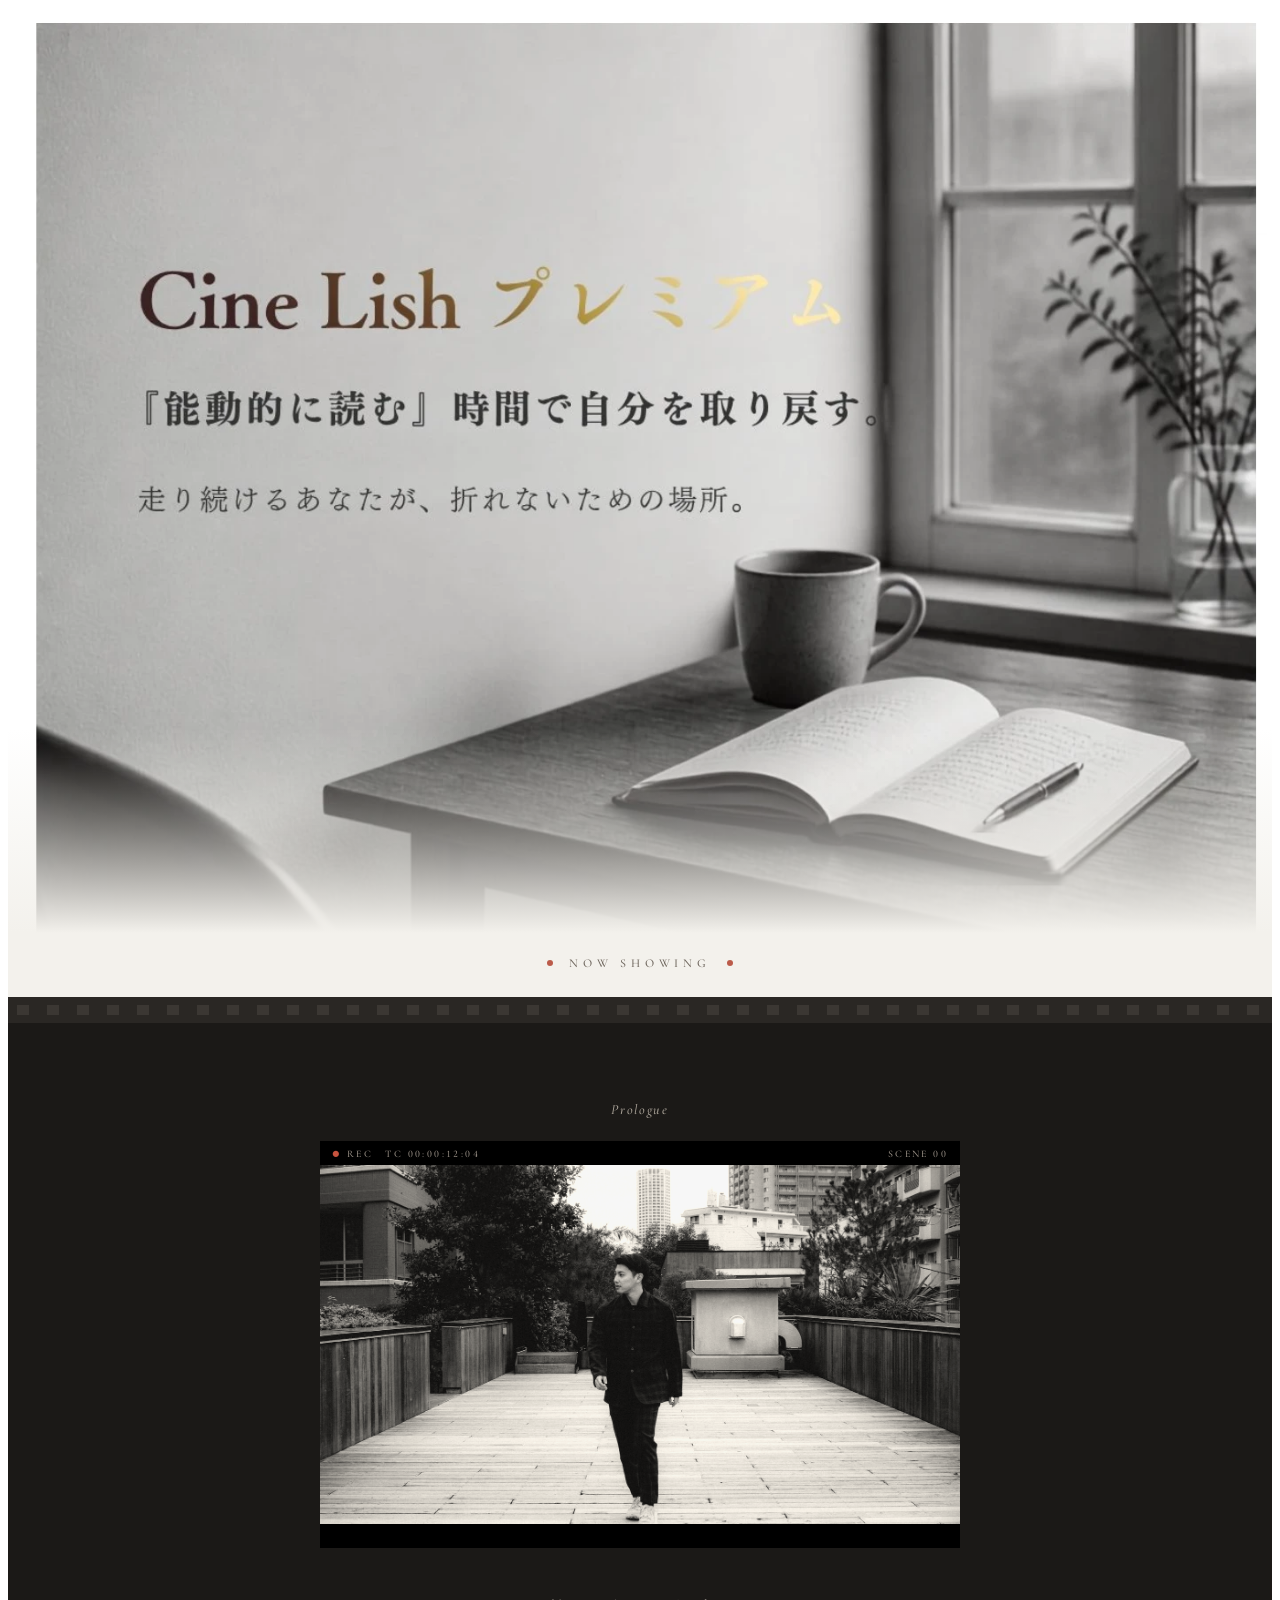
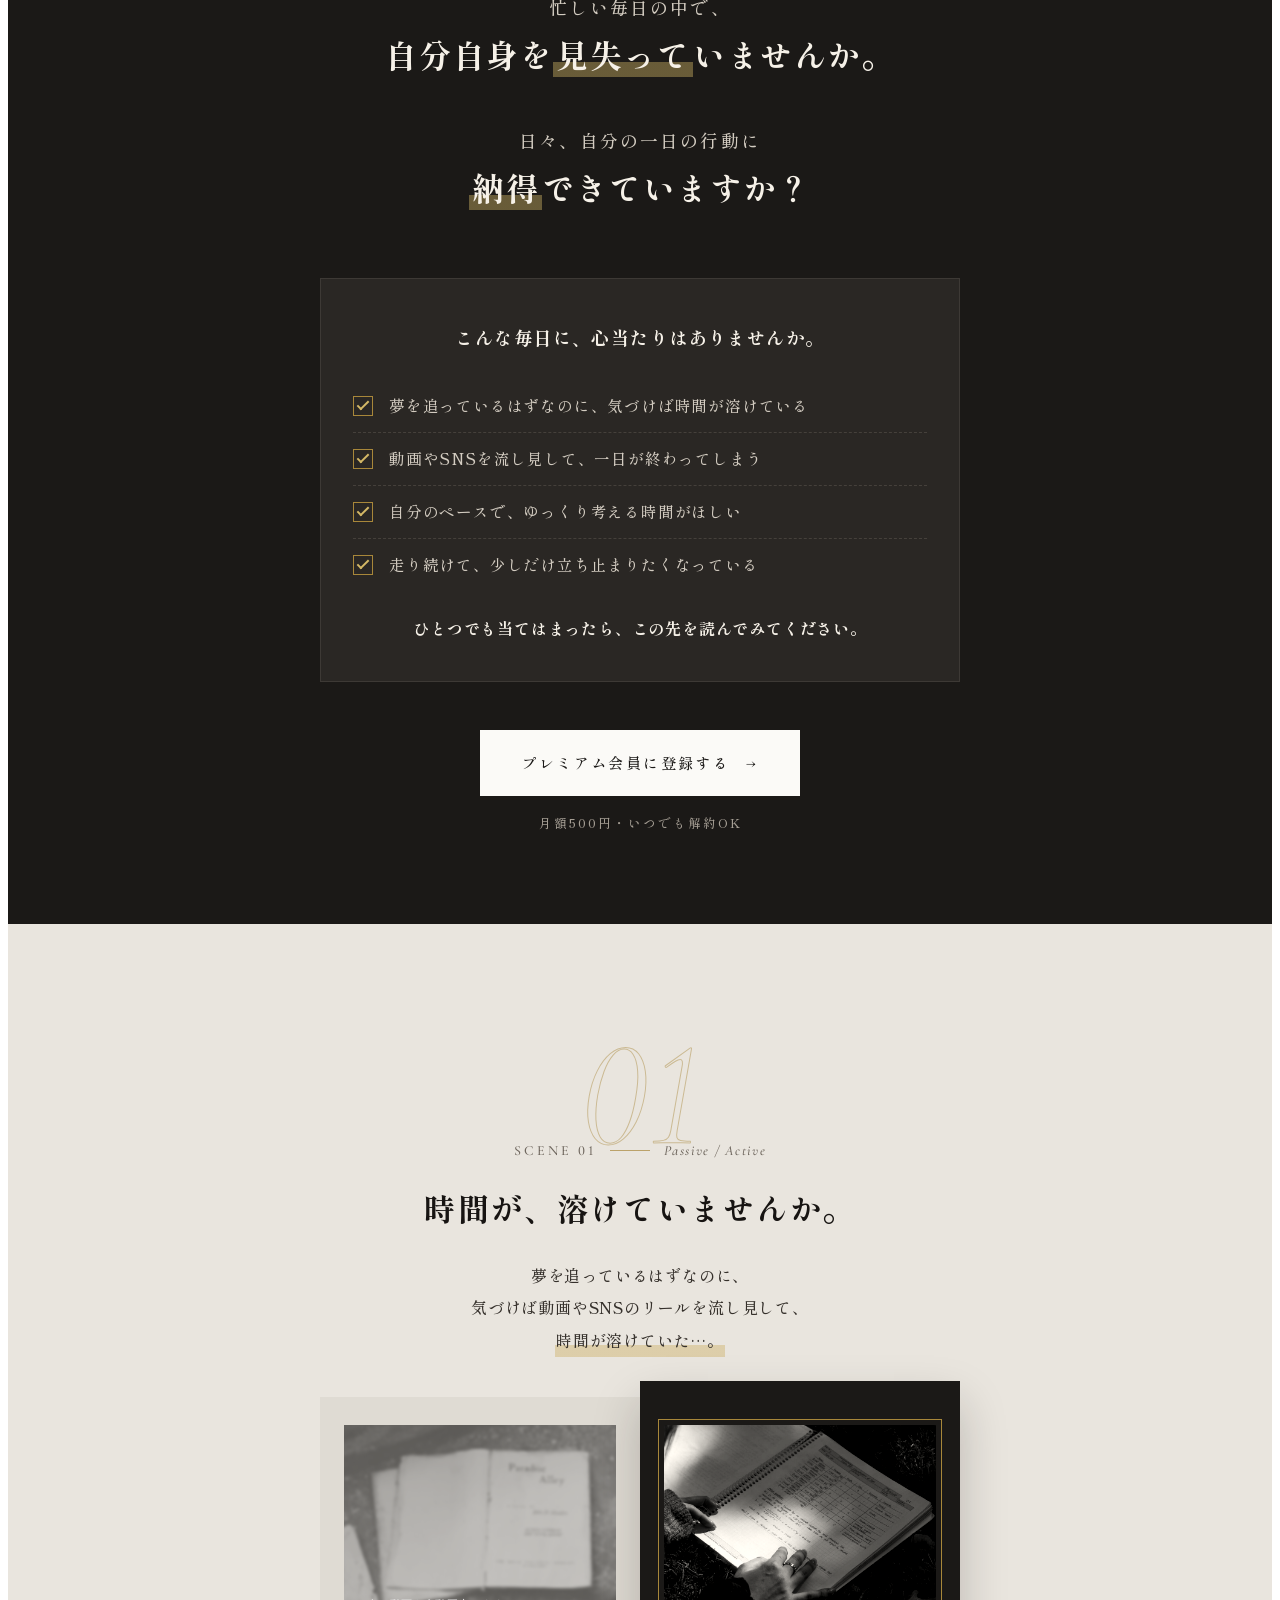
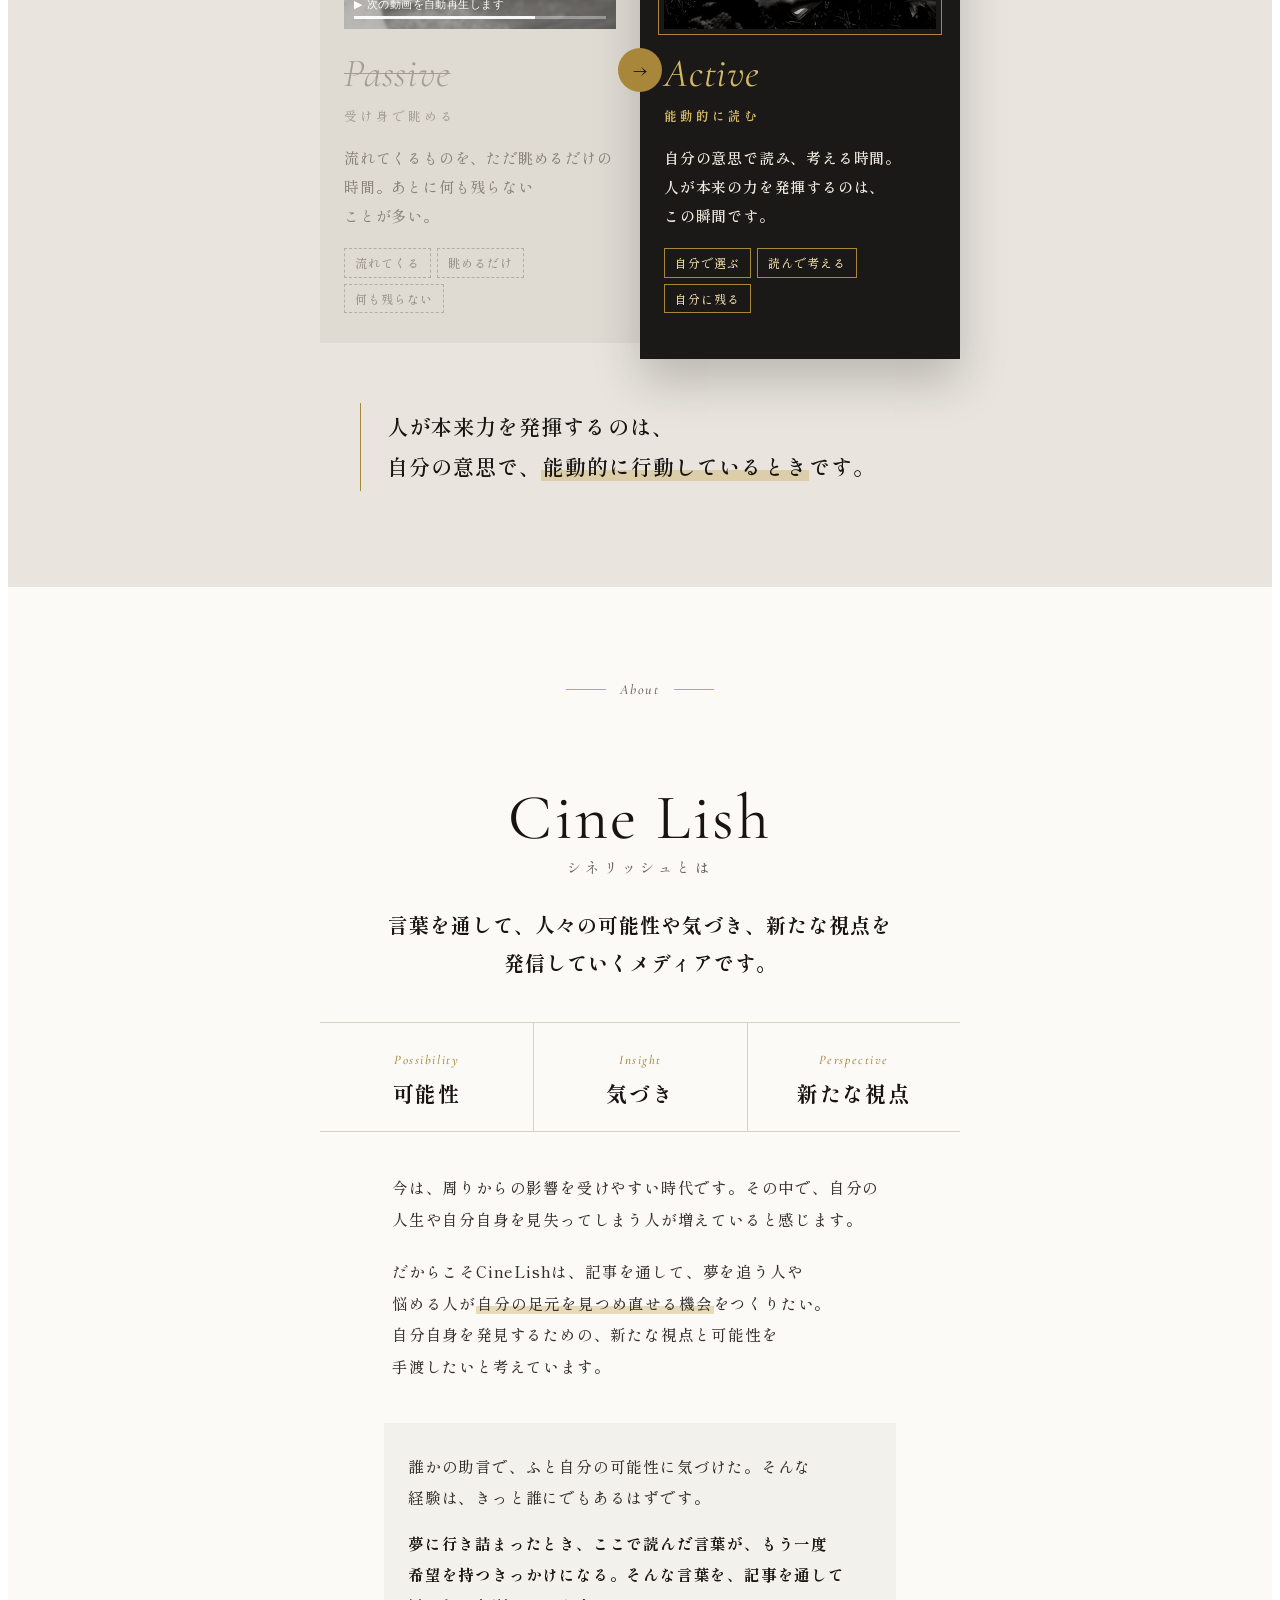
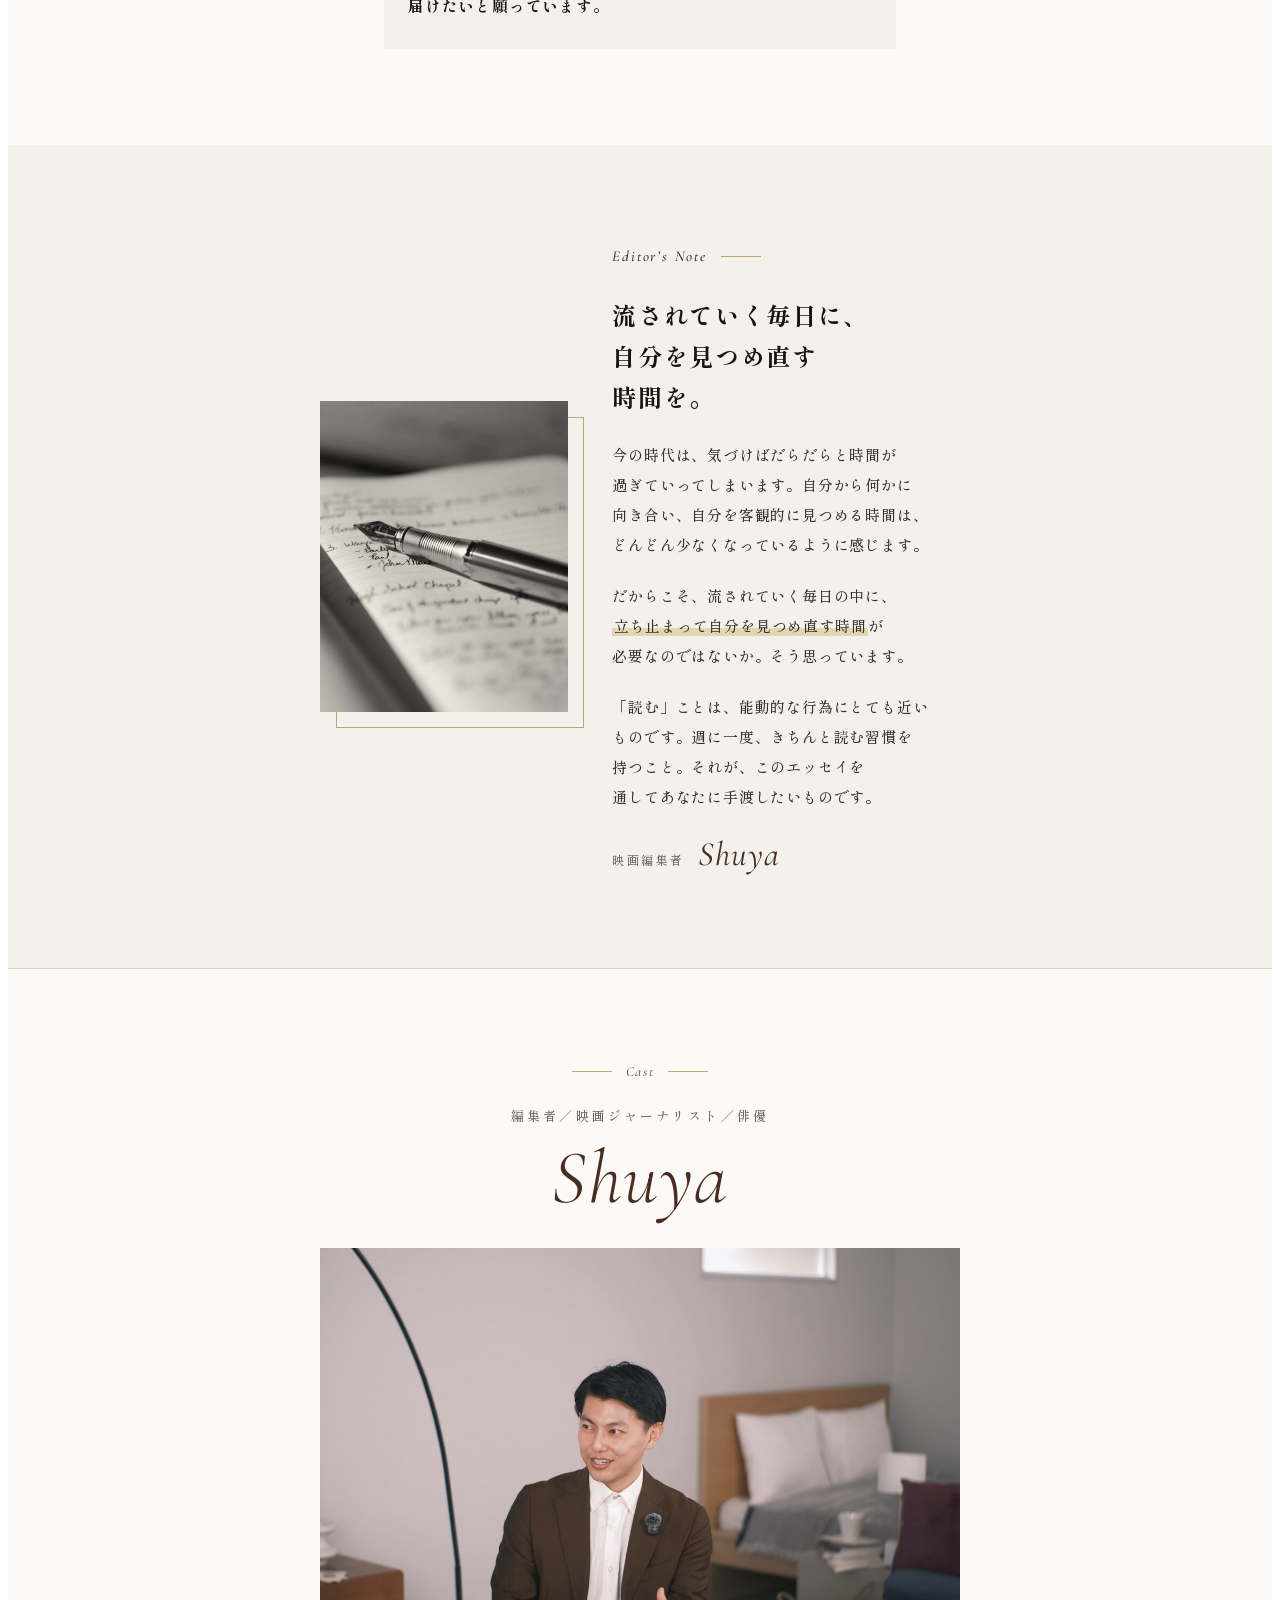
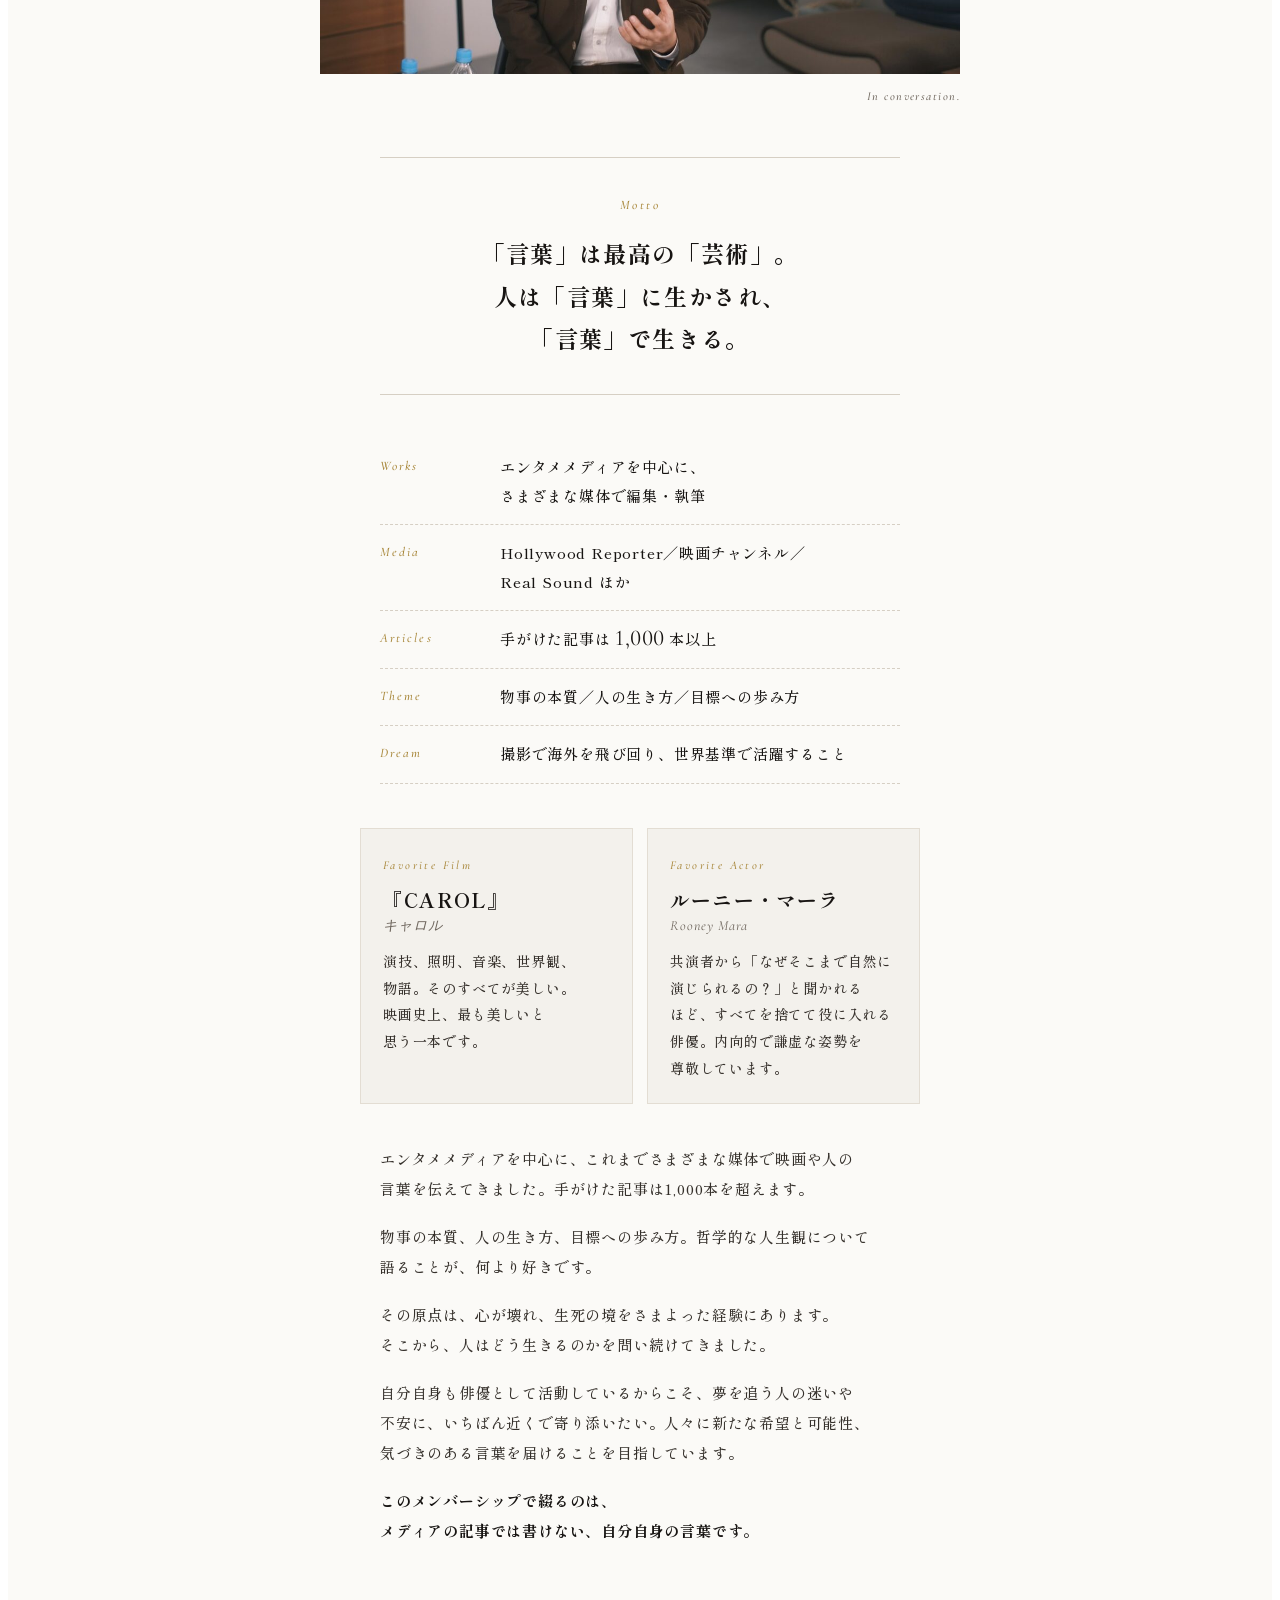
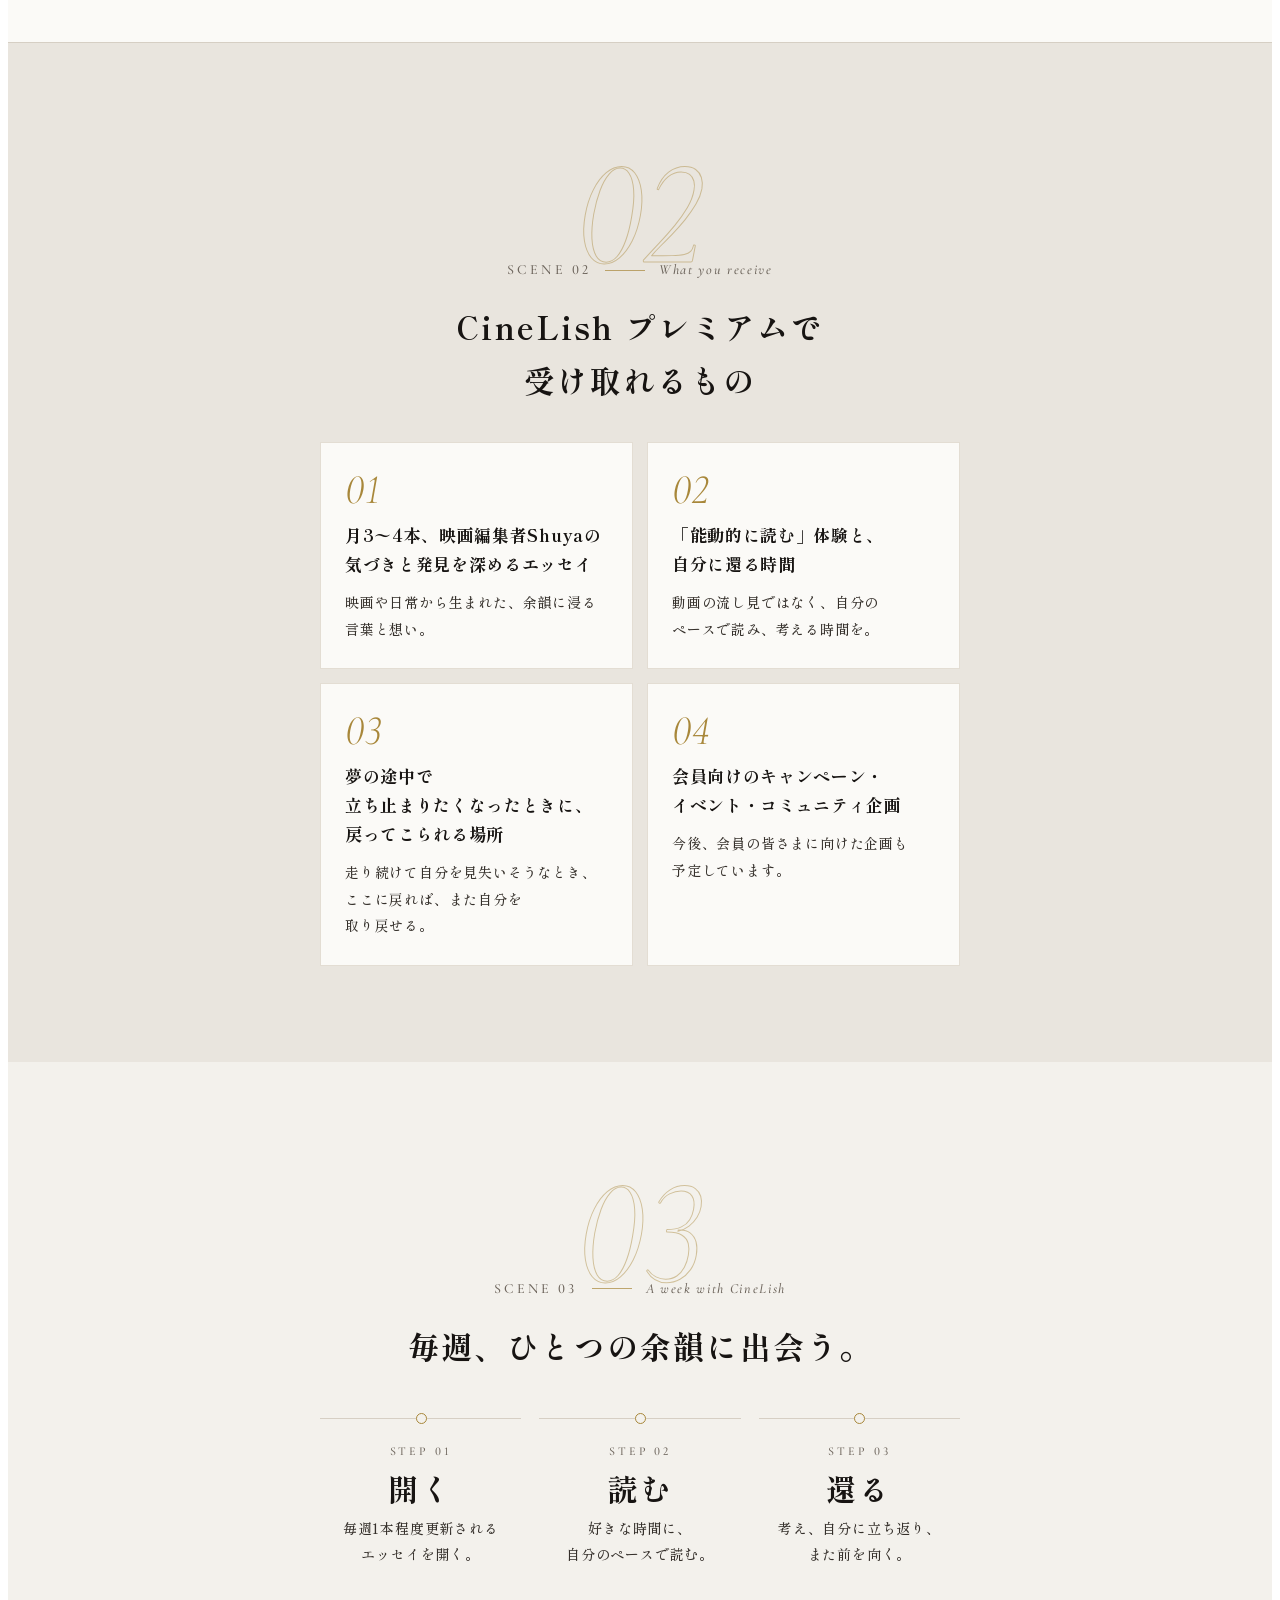
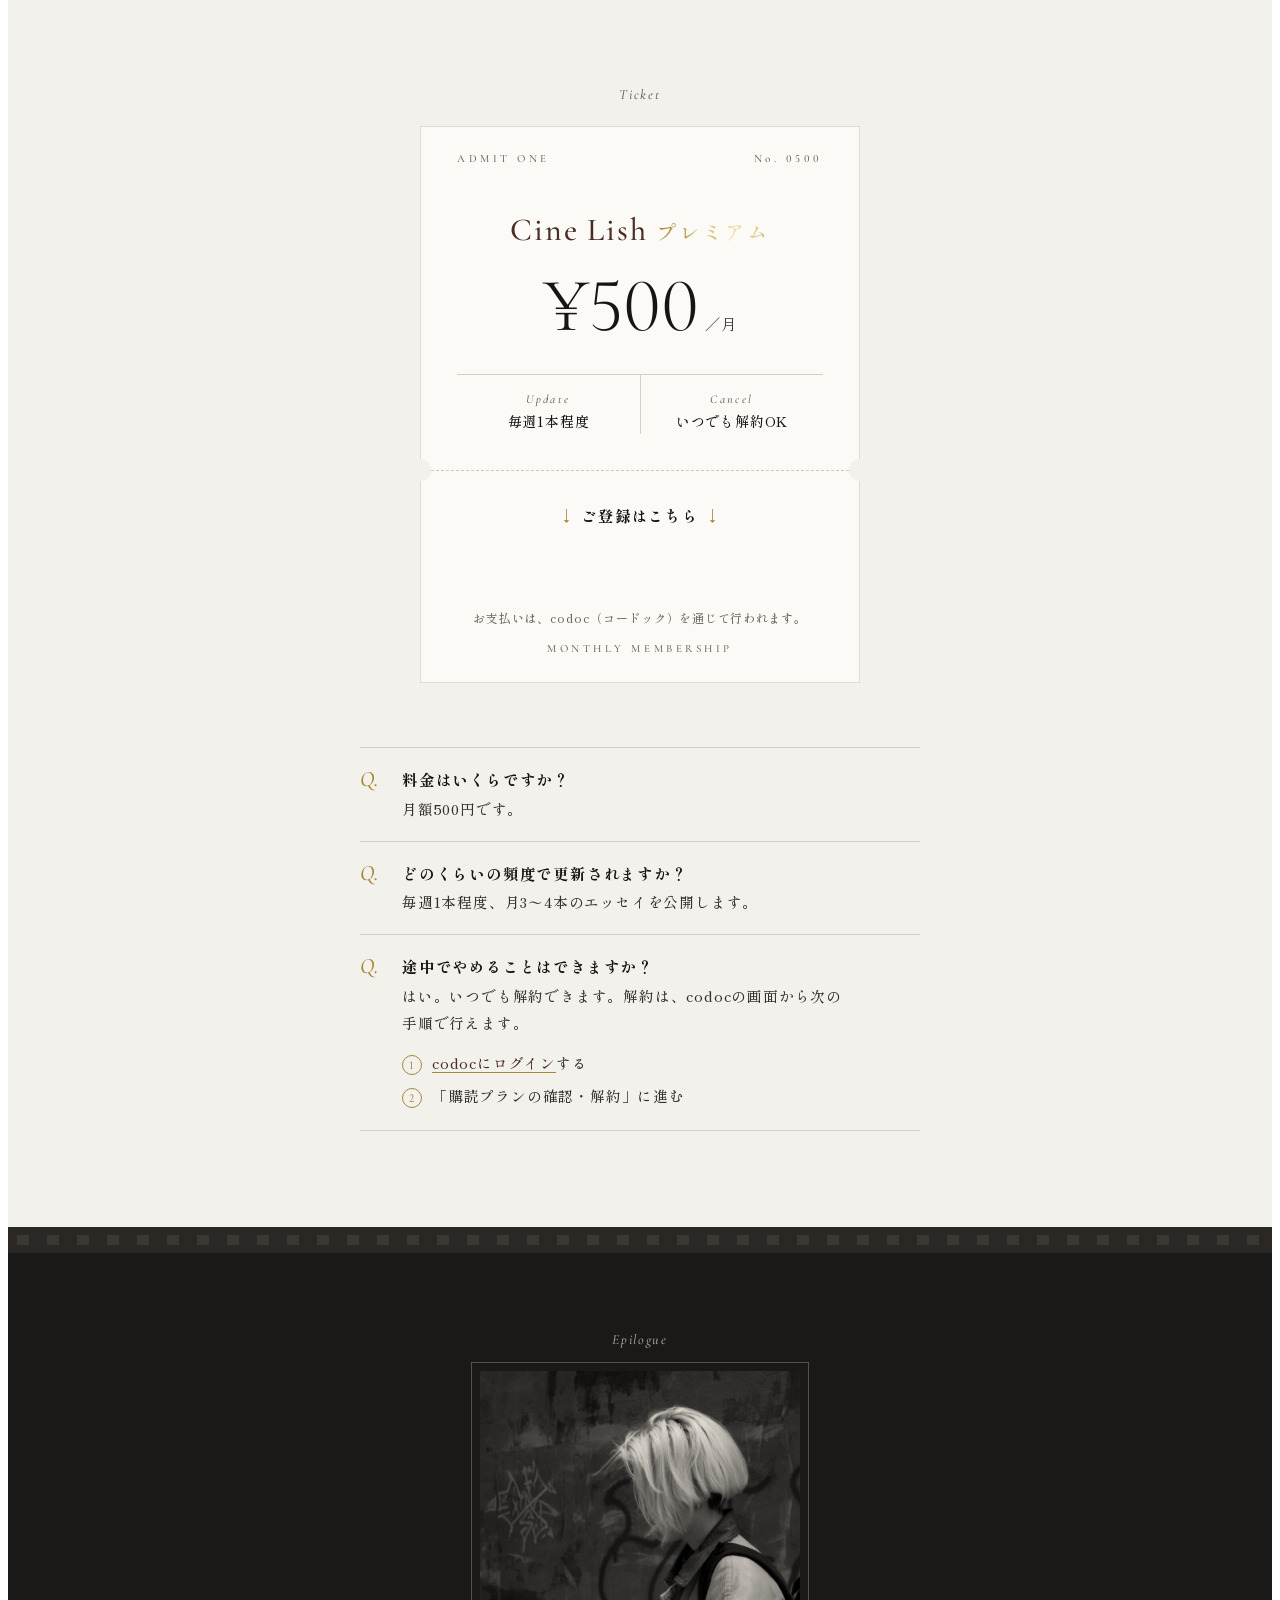
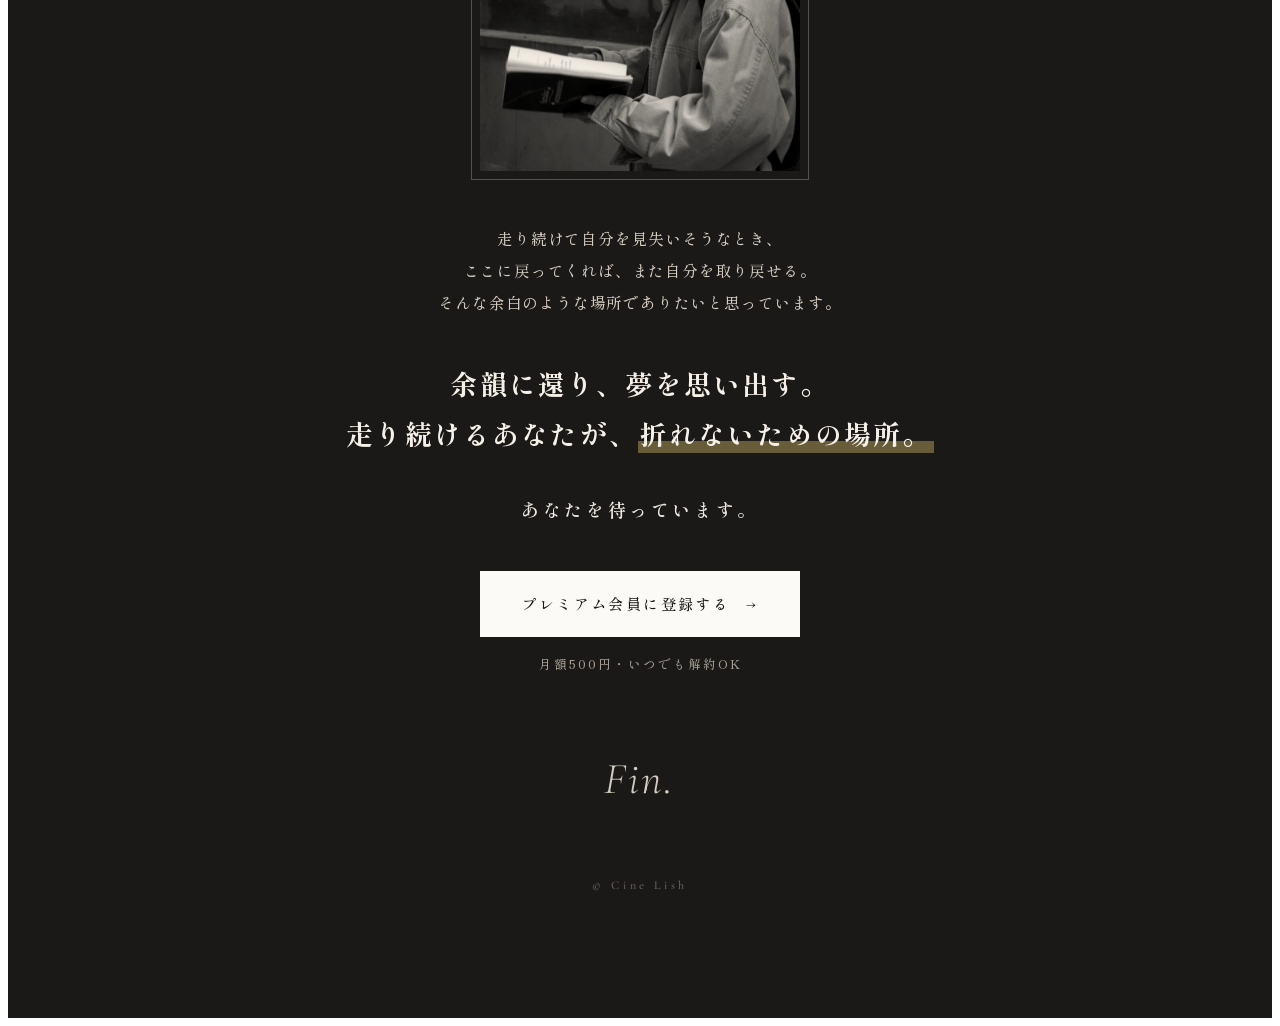
==== commit a061c234: "Remove the Concept section to shorten the LP Co-Authored-By: Claude Opus 5.5 <noreply@anthropic.com>" ====
--- a/lp/cinelish-premium/index.html
+++ b/lp/cinelish-premium/index.html
@@ -16,7 +16,7 @@
      Cine Lish プレミアム LP
      ・CSSは #cinelish-lp の内側だけに効く（サイトの他の部分に影響しない）
      ・WordPressのCSS欄で記号が変換されても壊れないよう、引用符と不等号は使わない
-     ・レイアウト：1本の映画の構成（Prologue → Scene → Concept → Note → Ticket → Epilogue）
+     ・レイアウト：1本の映画の構成（Prologue → Scene → About → Note → Cast → Ticket → Epilogue）
      ============================================================ */
   #cinelish-lp {
     --bg: #f3f1ec;
@@ -138,7 +138,7 @@
   }
   #cinelish-lp .cl-gate i { font-style: normal; color: #c6533e; }
 
-  /* ---------- 暗いシーン共通（Prologue / Concept / Epilogue） ---------- */
+  /* ---------- 暗いシーン共通（Prologue / Epilogue） ---------- */
   #cinelish-lp .cl-dark { background: var(--dark); color: var(--dark-ink); }
   #cinelish-lp .cl-dark .cl-eyebrow { color: #a69f95; }
   #cinelish-lp .cl-dark .cl-em { background: linear-gradient(transparent 68%, rgba(212, 184, 102, .42) 68%); }
@@ -359,7 +359,6 @@
   #cinelish-lp .cl-about-quote p + p { margin-top: 1em; }
   #cinelish-lp .cl-about-quote .cl-hl { color: var(--ink); font-weight: 700; }
 
-  /* ---------- Concept（黒・縦書き・フィルム） ---------- */
   #cinelish-lp .cl-film {
     display: block;
     height: 26px;
@@ -367,19 +366,6 @@
       repeating-linear-gradient(90deg, transparent 0 9px, #3b3733 9px 21px, transparent 21px 30px) center / 100% 10px no-repeat,
       var(--dark-2);
   }
-  #cinelish-lp .cl-concept { display: grid; grid-template-columns: 1fr auto; align-items: center; gap: 56px; }
-  #cinelish-lp .cl-vertical {
-    grid-column: 2; grid-row: 1;
-    writing-mode: vertical-rl;
-    font-size: clamp(24px, 3.6vw, 30px);
-    line-height: 2;
-    letter-spacing: .22em;
-    font-weight: 600;
-    color: #f3eee5;
-    margin: 0 auto;
-  }
-  #cinelish-lp .cl-concept-body { grid-column: 1; grid-row: 1; color: var(--dark-soft); font-size: 15px; }
-  #cinelish-lp .cl-concept-body .cl-hl { color: var(--dark-ink); font-weight: 700; }
 
   /* ---------- Editor Note ---------- */
   #cinelish-lp .cl-note-grid { display: grid; grid-template-columns: 5fr 7fr; gap: 44px; align-items: center; }
@@ -624,19 +610,6 @@
     #cinelish-lp .cl-dark-inner { padding: 64px 0 72px; }
     #cinelish-lp .cl-bigno { font-size: 110px; }
     #cinelish-lp .cl-scene-head { padding-top: 92px; }
-    #cinelish-lp .cl-concept { grid-template-columns: 1fr; gap: 44px; }
-    #cinelish-lp .cl-vertical {
-      grid-column: 1; grid-row: 1;
-      -webkit-writing-mode: horizontal-tb;
-      writing-mode: horizontal-tb;
-      text-align: center;
-      font-size: clamp(20px, 6.2vw, 25px);
-      line-height: 1.8;
-      letter-spacing: .05em;
-    }
-    #cinelish-lp .cl-vertical .cl-line { display: block; white-space: nowrap; }
-    #cinelish-lp .cl-vertical .cl-vbr { display: none; }
-    #cinelish-lp .cl-concept-body { grid-column: 1; grid-row: 2; text-align: center; }
     #cinelish-lp .cl-note-grid { grid-template-columns: 1fr; gap: 44px; }
     #cinelish-lp .cl-note-photo { width: 78%; margin: 0 auto; }
     #cinelish-lp .cl-cards { grid-template-columns: 1fr; gap: 12px; }
@@ -774,30 +747,6 @@
     </div>
   </section>
 
-  <!-- Concept：黒・縦書き -->
-  <section class="cl-statement cl-dark cl-dark-pad">
-    <span class="cl-film"></span>
-    <div class="cl-dark-inner">
-      <div class="cl-wrap">
-        <p class="cl-eyebrow cl-reveal"><i>Concept</i></p>
-        <div class="cl-concept">
-          <p class="cl-vertical cl-reveal"><span class="cl-line">あえて、</span><br class="cl-br cl-vbr"><span class="cl-line cl-gold">文章を能動的に読む</span><br class="cl-br cl-vbr"><span class="cl-line">体験を。</span></p>
-          <div class="cl-concept-body cl-reveal">
-            <p><span class="cl-hl">CineLishプレミアムは、</span><br class="cl-br">あえて<span class="cl-nw">「文章を能動的に読む体験」を</span><br class="cl-br-pc"><span class="cl-nw">提供する場所です。</span></p>
-            <p><span class="cl-nw">映画や日々の話を</span><span class="cl-nw">きっかけに、</span><br class="cl-br"><span class="cl-nw">自分のペースで</span><span class="cl-nw">読み、考え、</span><span class="cl-nw">自分に立ち返る。</span></p>
-            <p><span class="cl-nw">その時間が、</span><span class="cl-nw">流し見では</span><span class="cl-nw">得られないものを残し、</span><br class="cl-br-pc"><span class="cl-nw">夢を追うあなたが</span><span class="cl-nw">前を向く</span><span class="cl-nw">きっかけになります。</span></p>
-            <p><span class="cl-nw">夢の途中で</span><span class="cl-nw">立ち止まりたくなった</span><span class="cl-nw">ときにこそ、</span><br class="cl-br-pc"><span class="cl-nw">ぴったりの場所です。</span></p>
-          </div>
-        </div>
-        <div class="cl-cta-mid cl-reveal">
-          <a class="cl-cta cl-js-signup" href="#join">プレミアム会員に登録する<span class="cl-arrow" aria-hidden="true">→</span></a>
-          <p class="cl-cta-note">月額500円・いつでも解約OK</p>
-        </div>
-      </div>
-    </div>
-    <span class="cl-film"></span>
-  </section>
-
   <!-- Editor's Note：Shuyaより -->
   <section class="cl-note">
     <div class="cl-wrap">
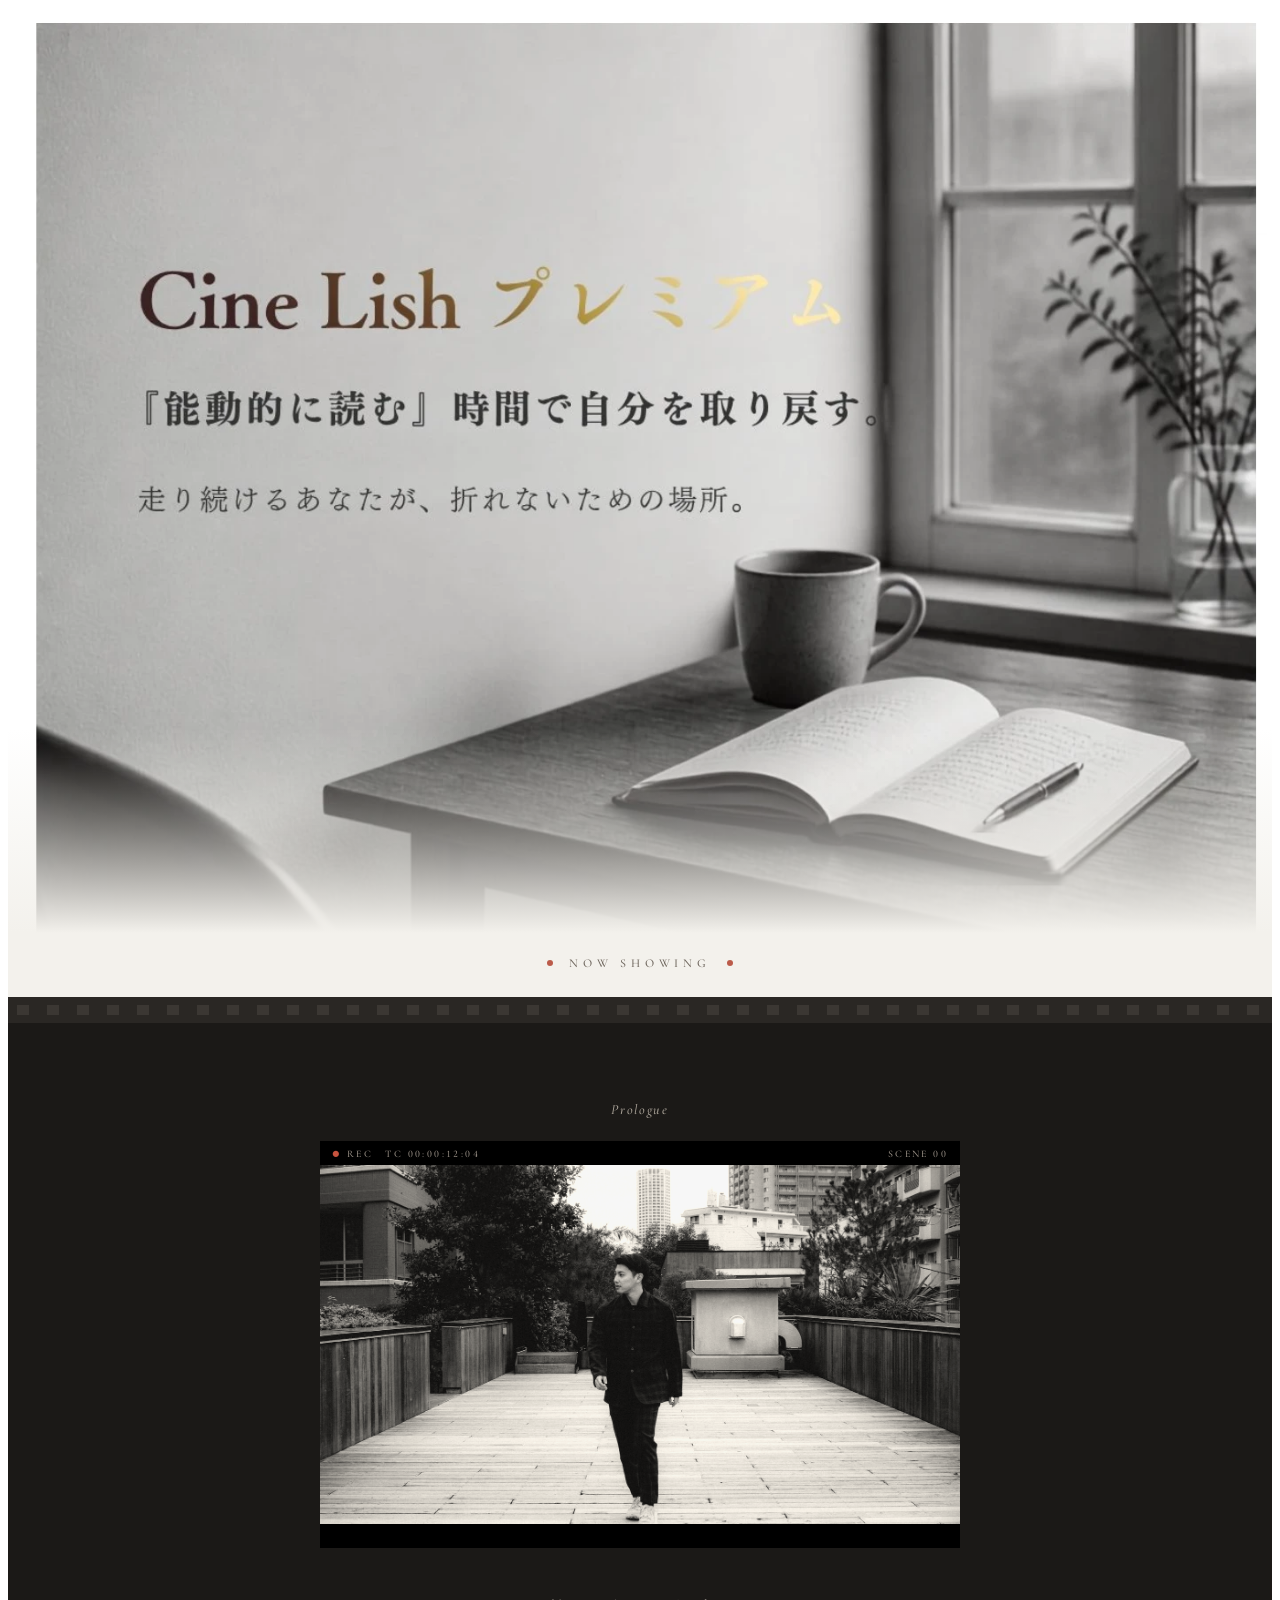
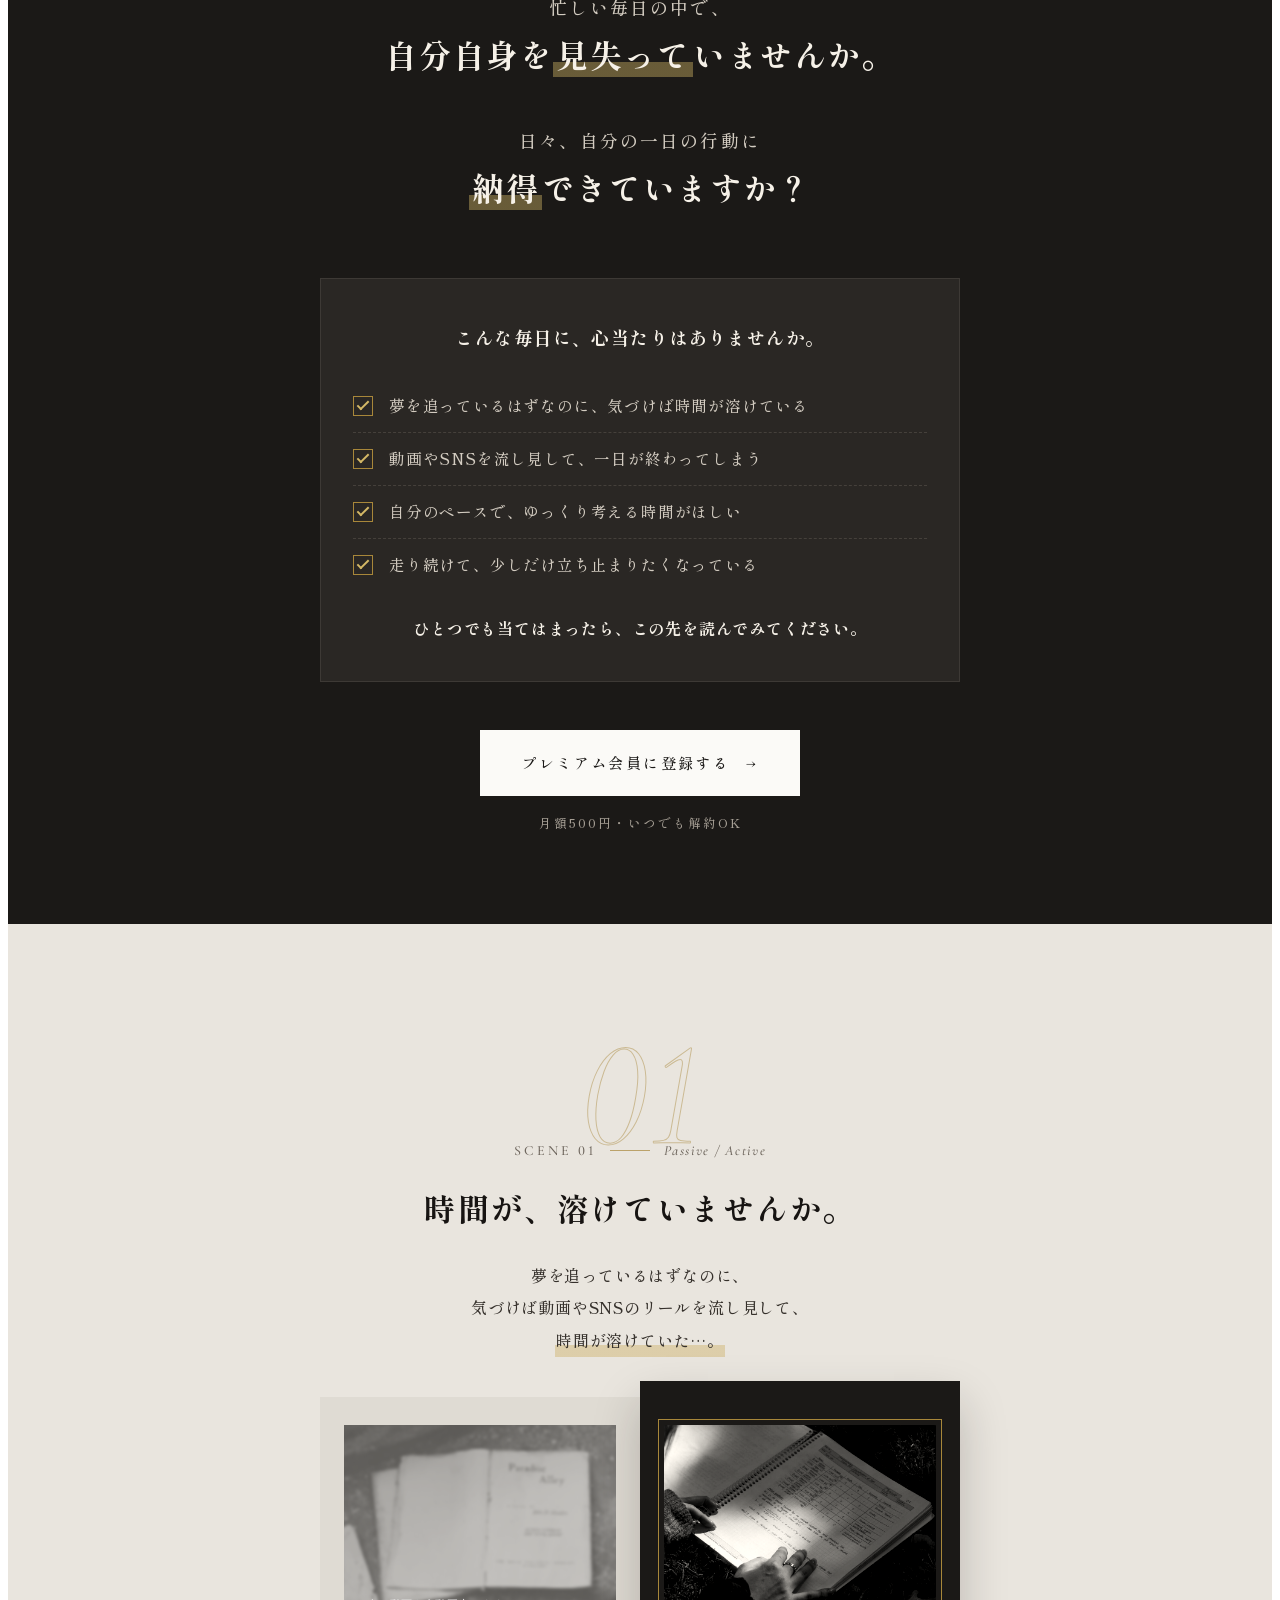
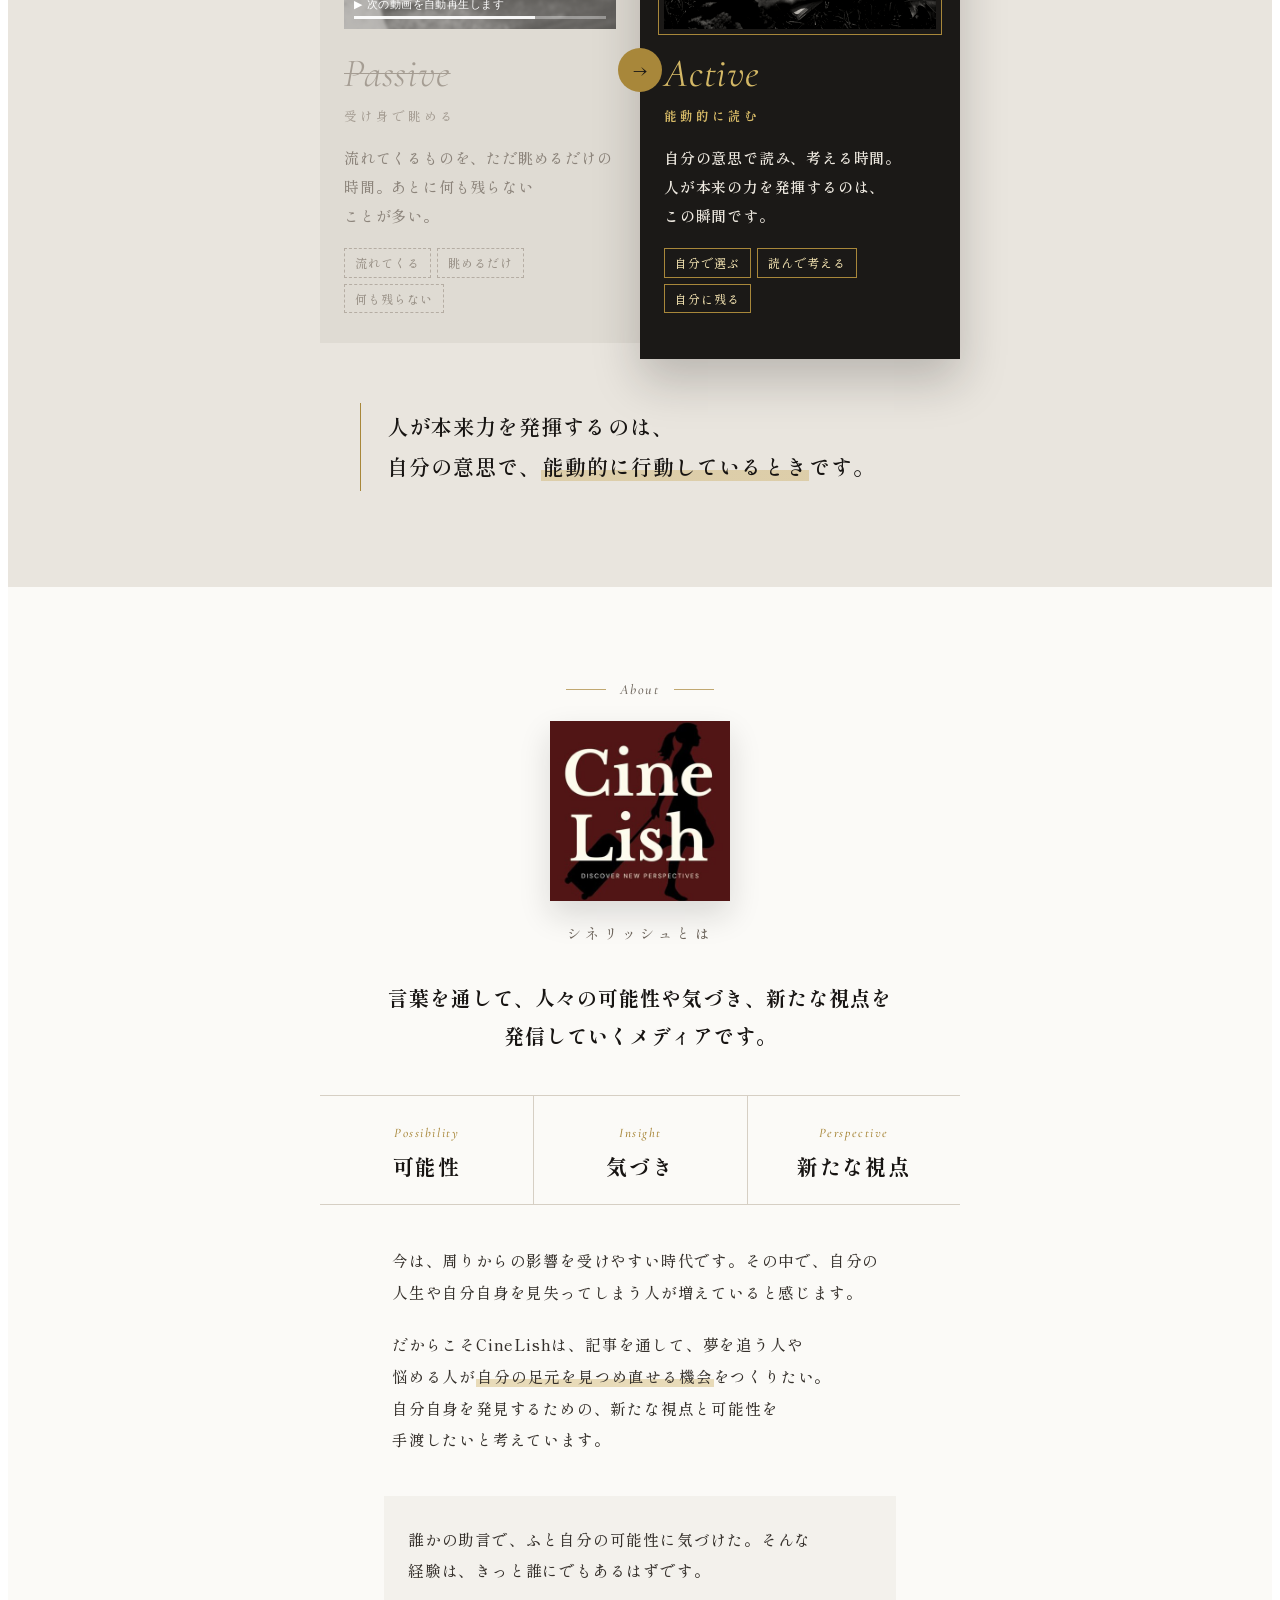
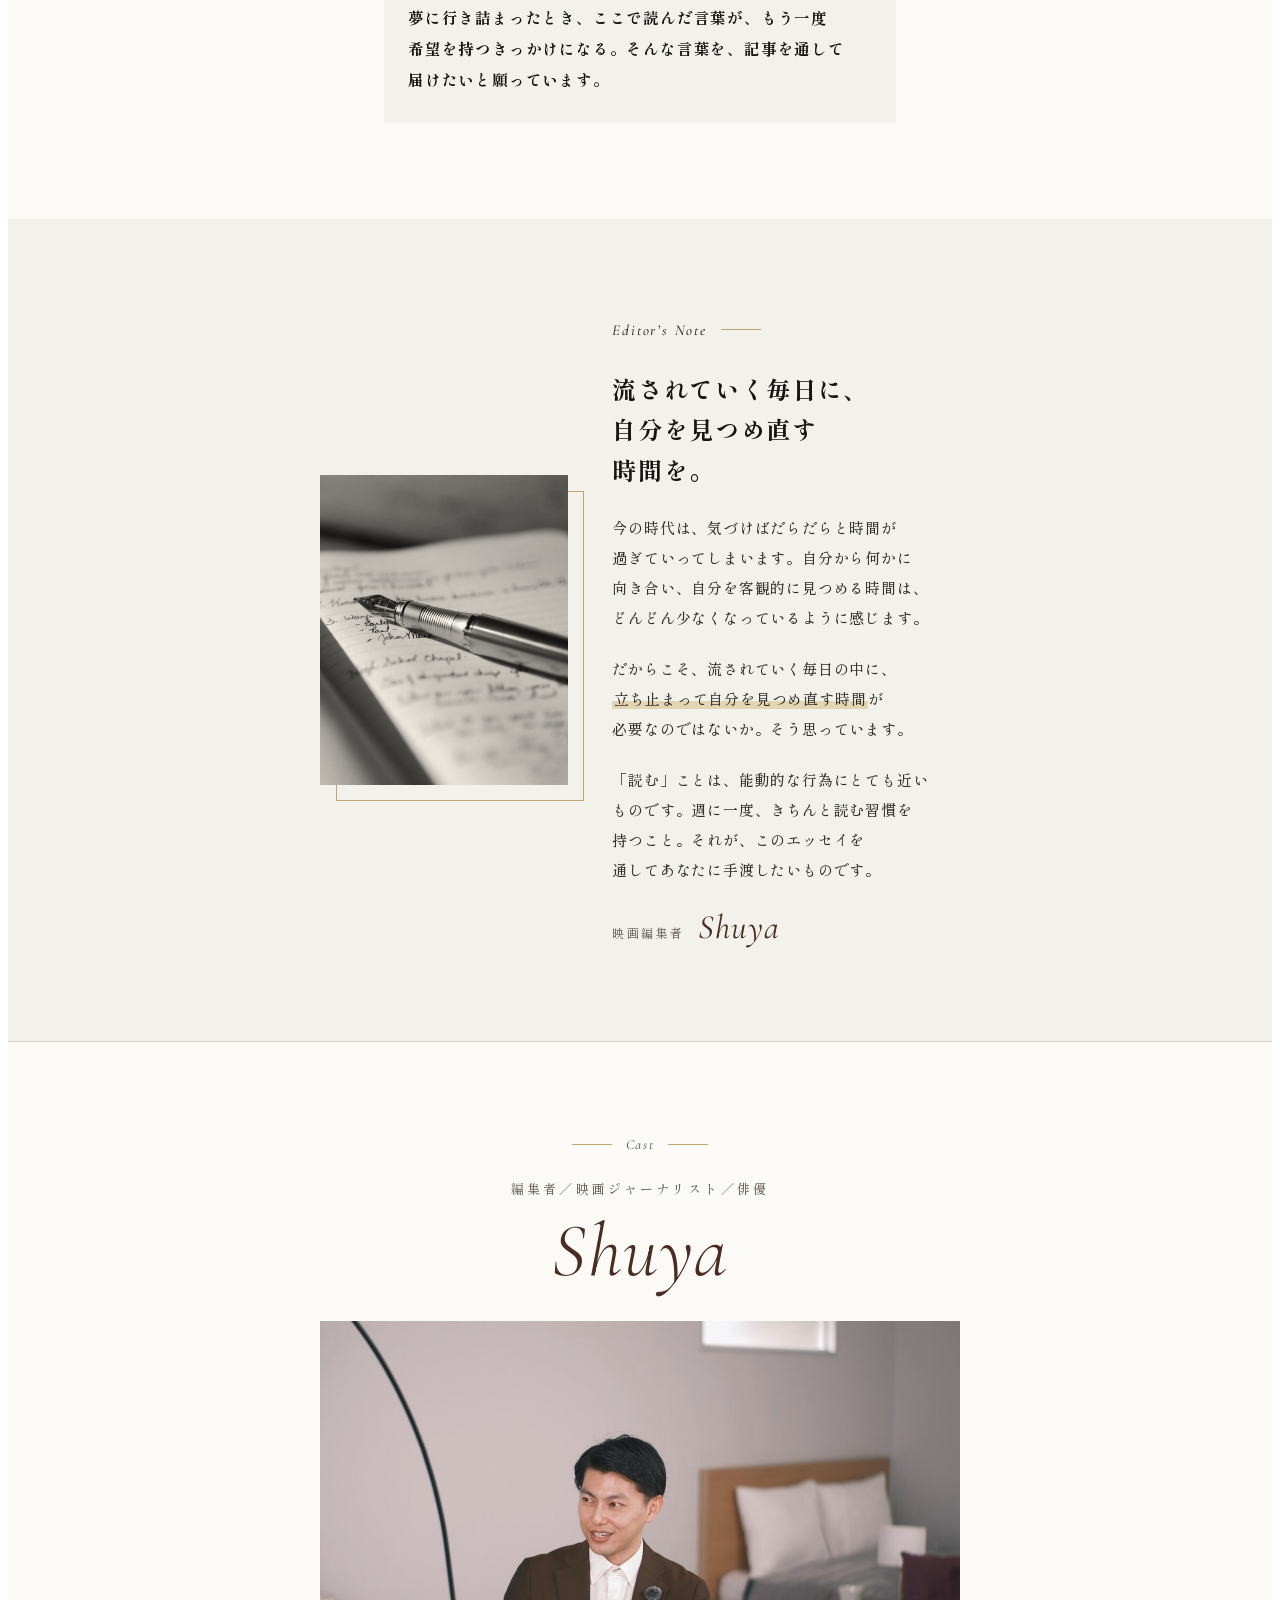
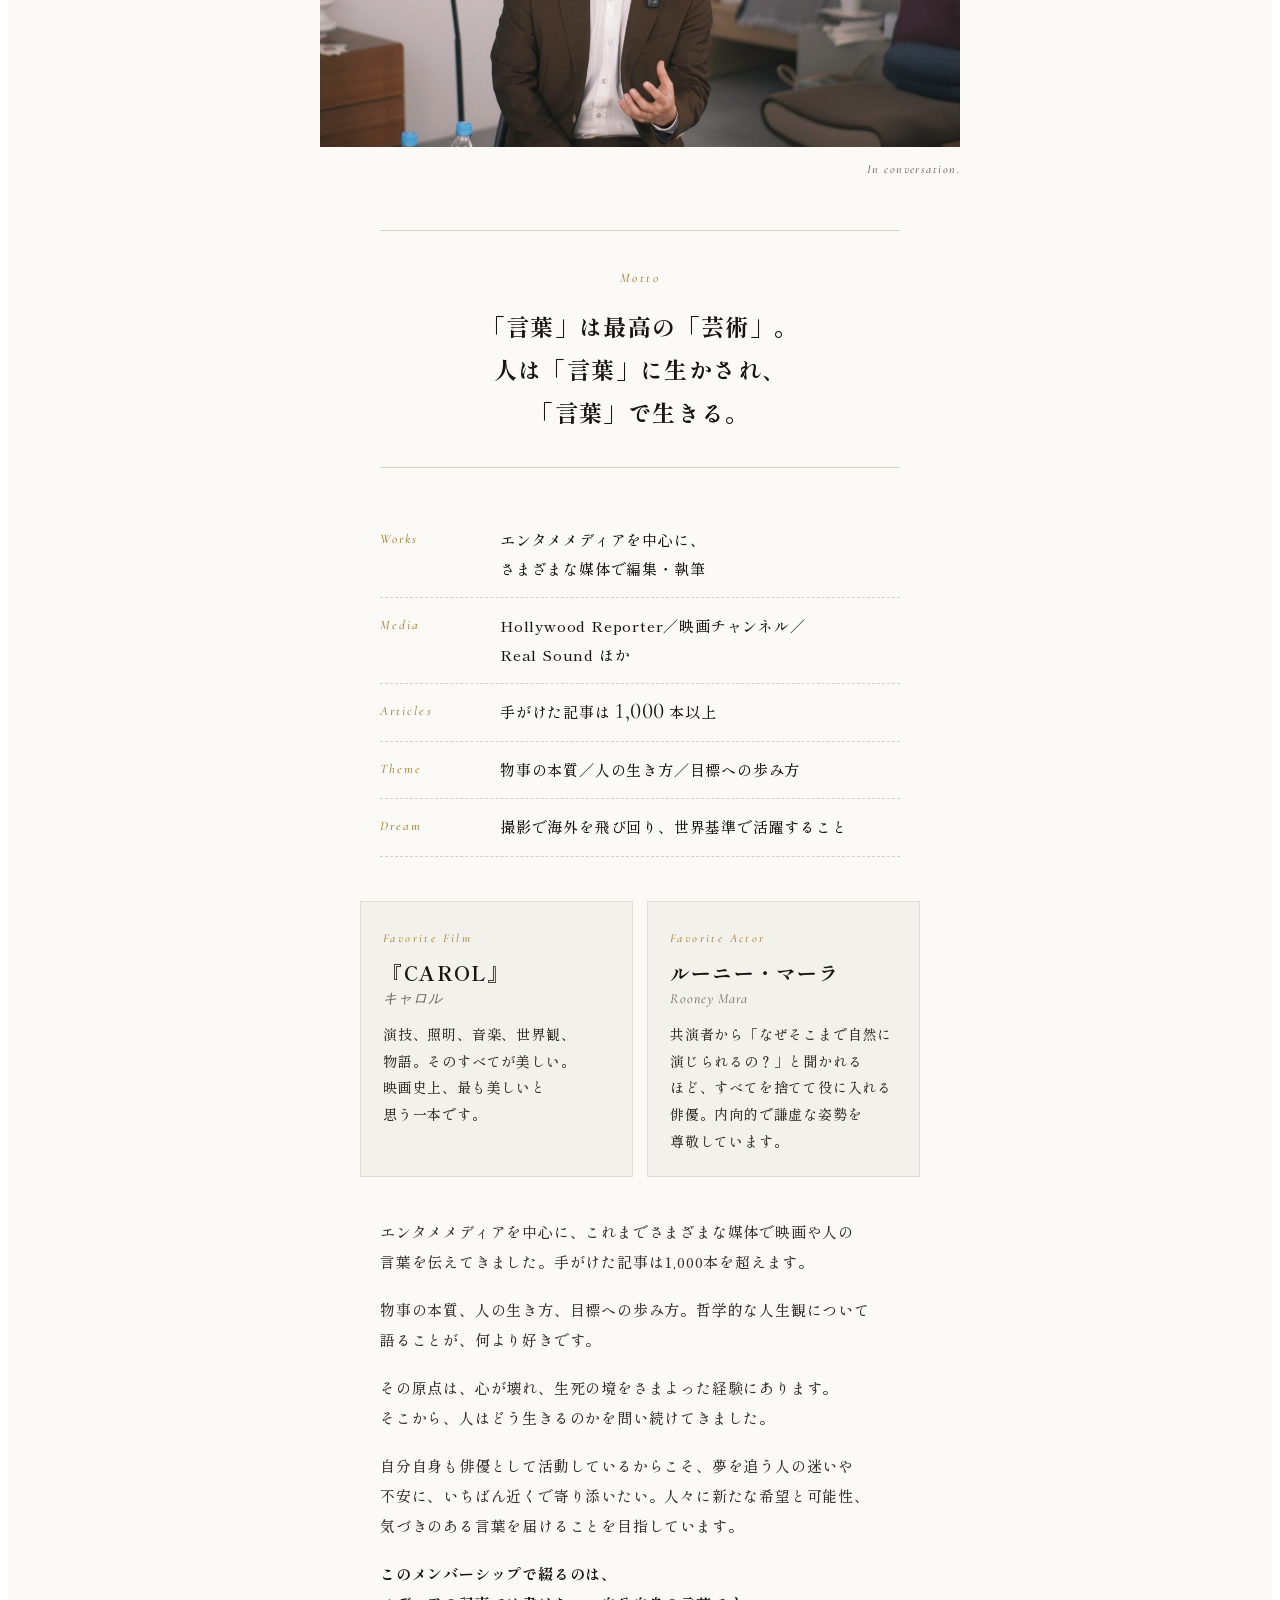
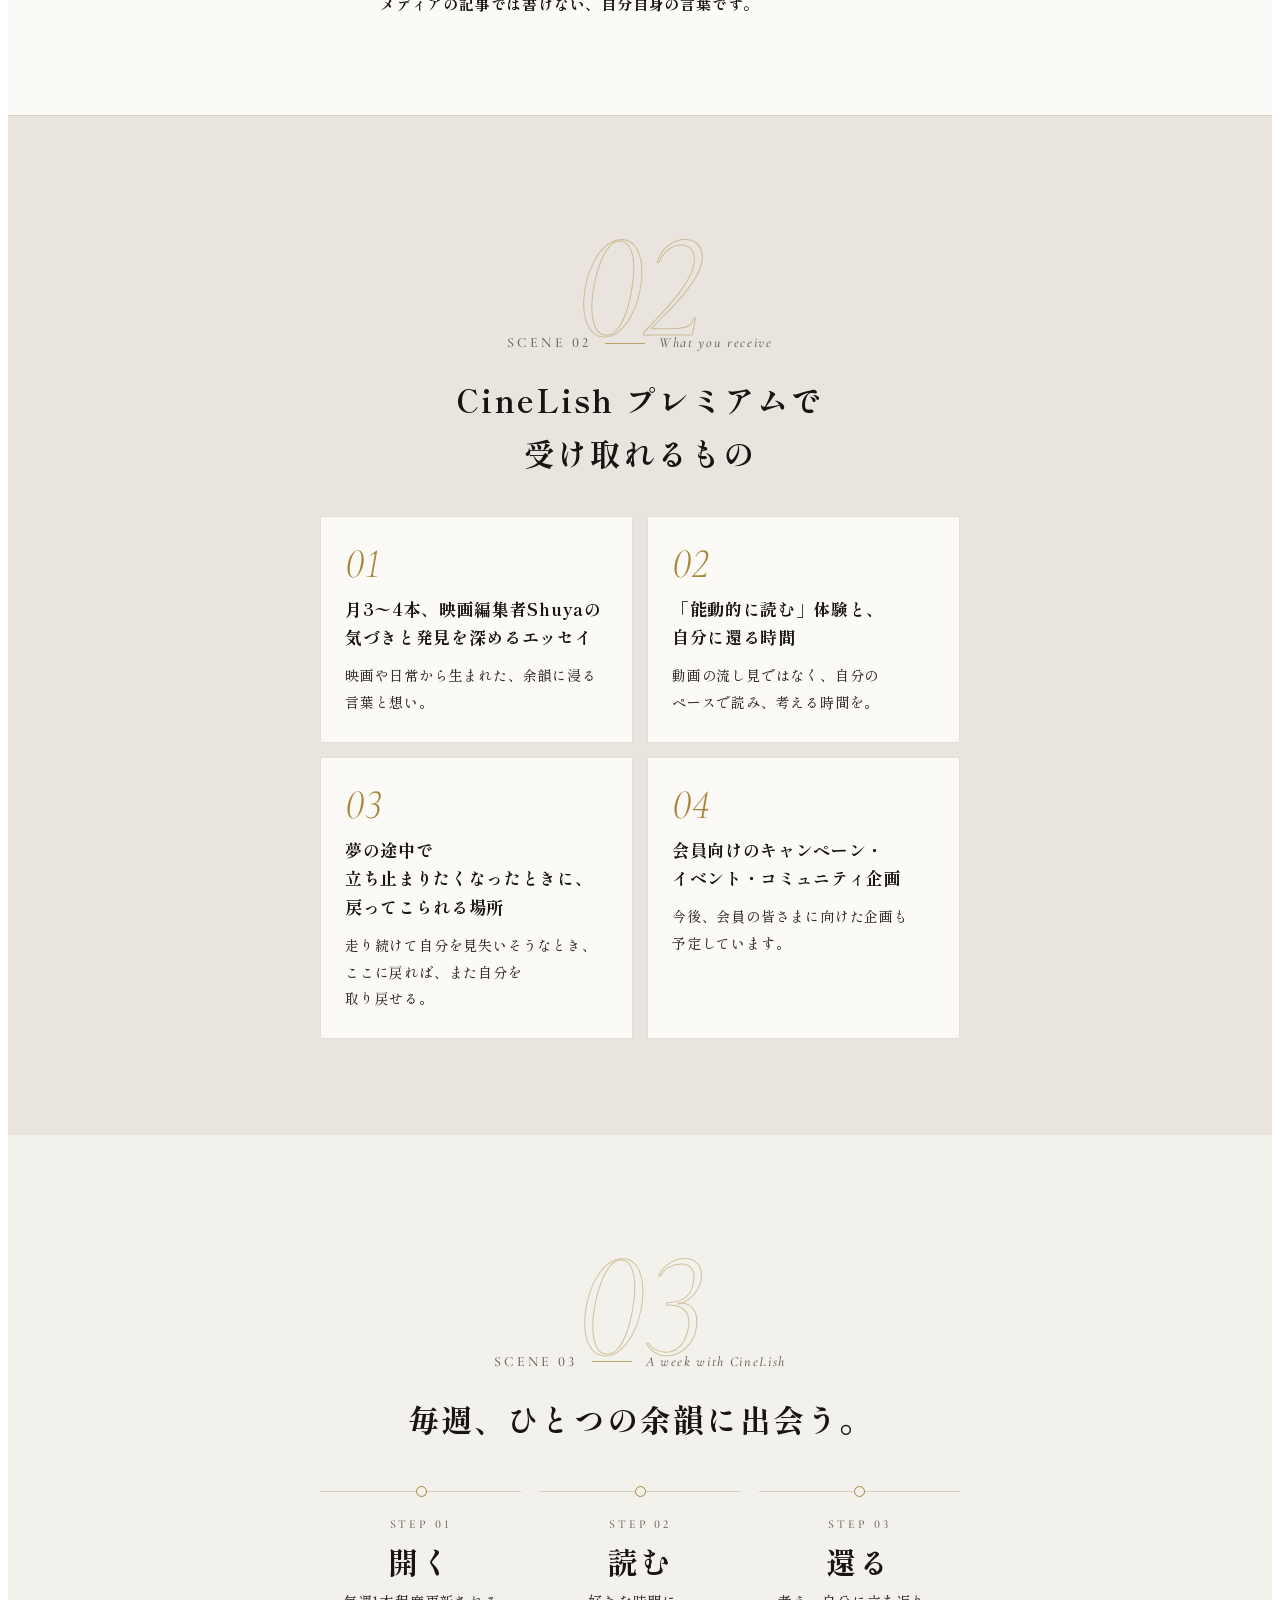
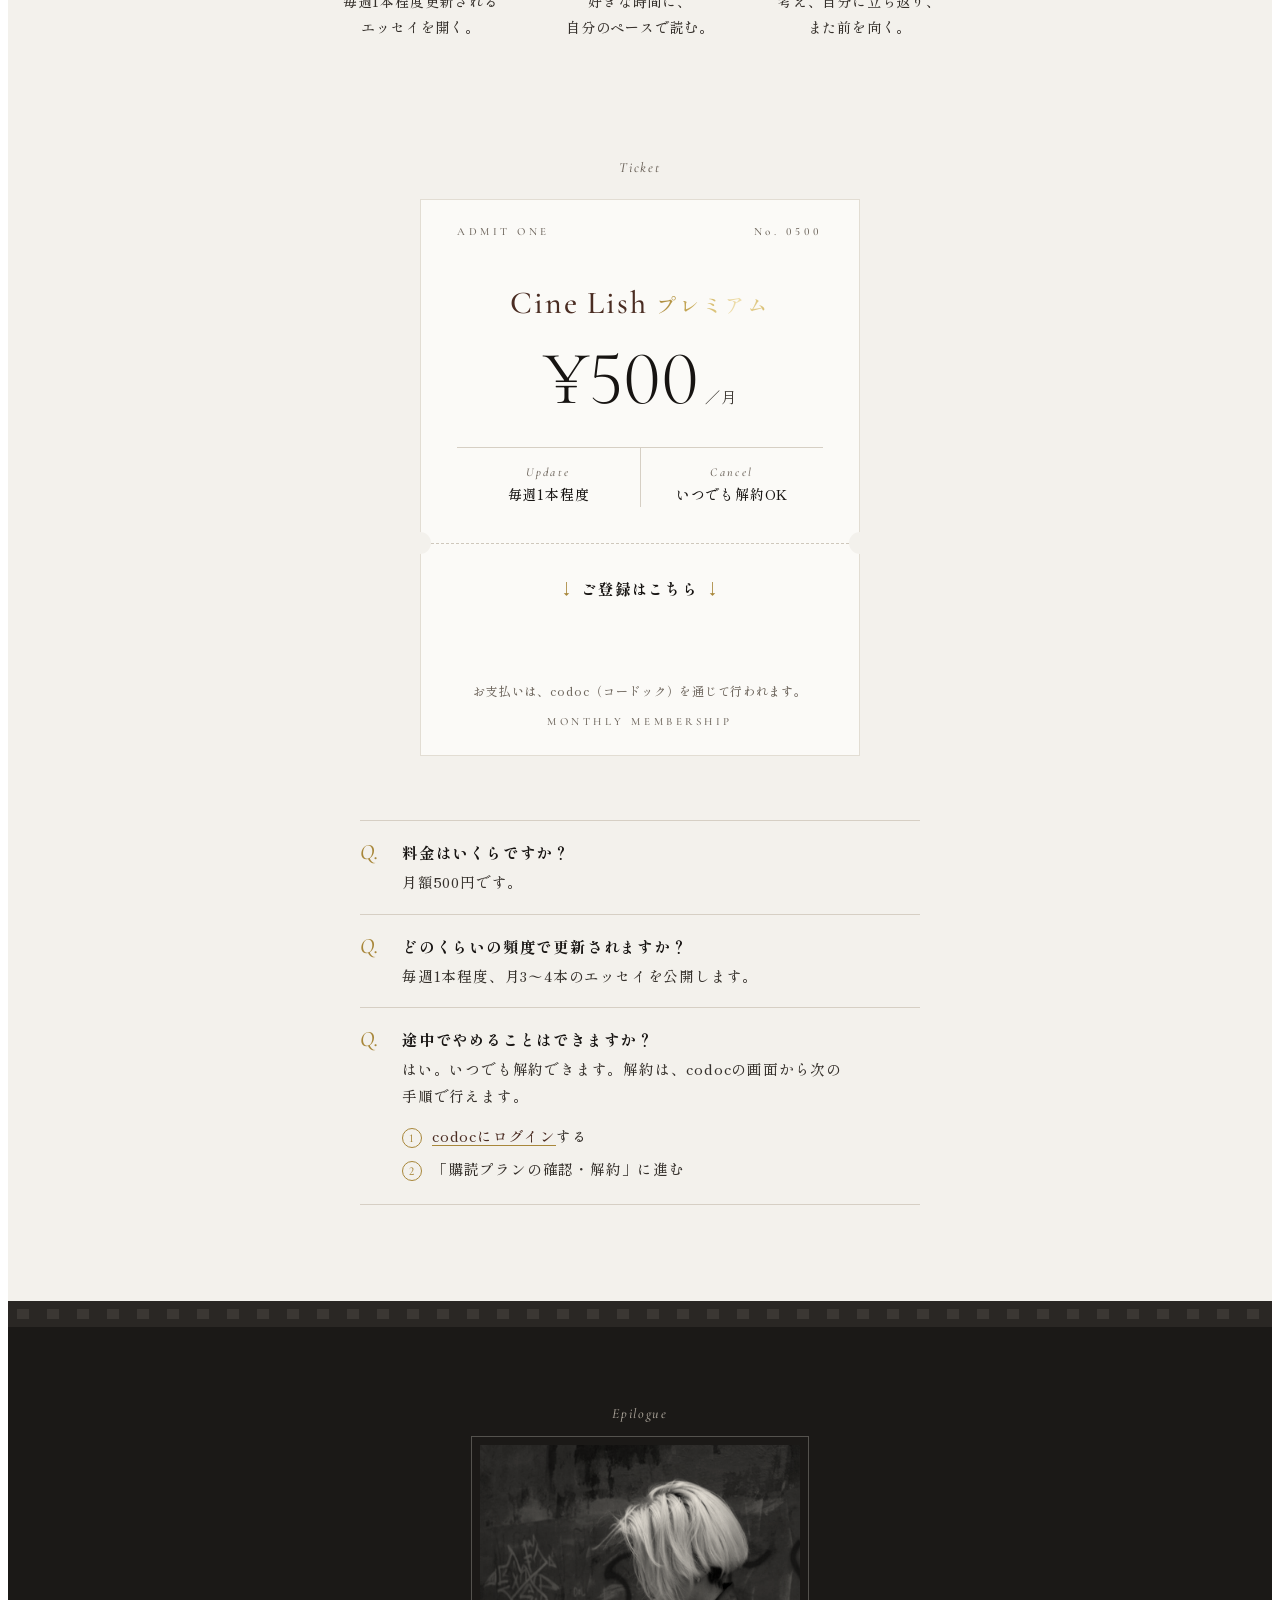
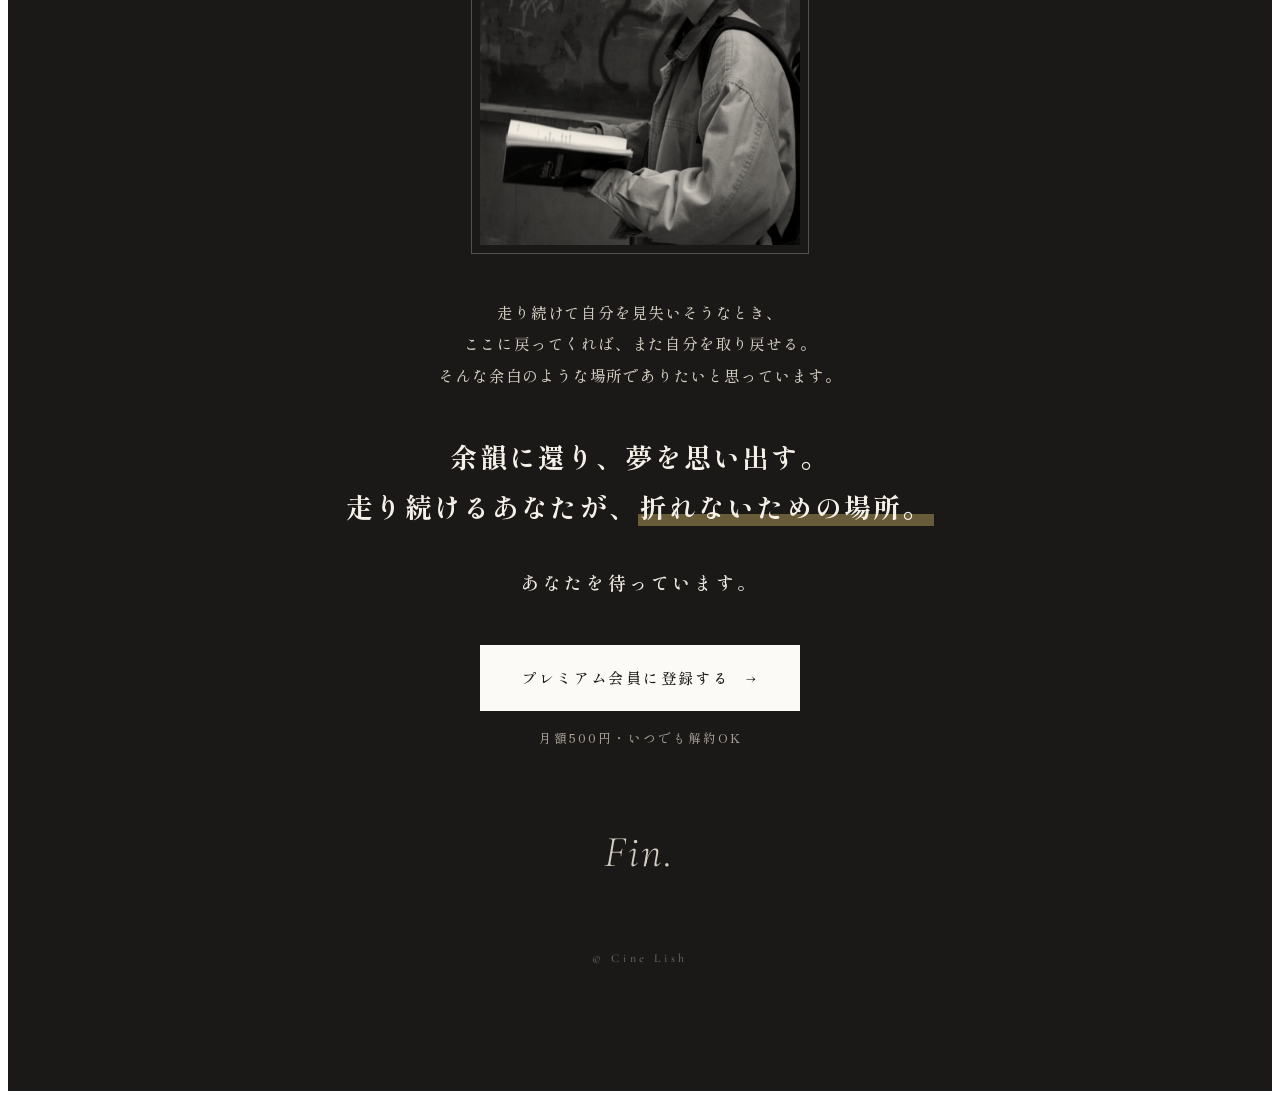
==== commit 929aea99: "Use the Cine Lish logo in the About section Co-Authored-By: Claude Opus 5.5 <noreply@anthropic.com> " ====
--- a/lp/cinelish-premium/index.html
+++ b/lp/cinelish-premium/index.html
@@ -346,6 +346,9 @@
     color: var(--ink);
   }
   #cinelish-lp p.cl-about-mark small { display: block; margin-top: 10px; font-family: var(--serif-ja); font-size: 14px; font-weight: 500; letter-spacing: .3em; color: var(--ink-faint); }
+  #cinelish-lp .cl-about-logo { display: flex; flex-direction: column; align-items: center; }
+  #cinelish-lp .cl-about-logo img { width: min(180px, 46%); height: auto; box-shadow: 0 14px 30px rgba(23, 20, 18, .14); }
+  #cinelish-lp .cl-about-logo figcaption { margin-top: 18px; font-size: 14px; letter-spacing: .3em; color: var(--ink-faint); }
   #cinelish-lp p.cl-about-lead { max-width: 30em; margin: 32px auto 0; font-size: clamp(17px, 3.4vw, 20px); font-weight: 700; line-height: 1.9; letter-spacing: .05em; }
   #cinelish-lp .cl-pillars { display: grid; grid-template-columns: repeat(3, 1fr); margin: 40px 0 0; border-top: 1px solid var(--line); border-bottom: 1px solid var(--line); }
   #cinelish-lp .cl-pillars li { padding: 24px 8px 22px; text-align: center; }
@@ -726,7 +729,7 @@
   <section class="cl-about">
     <div class="cl-wrap">
       <p class="cl-eyebrow cl-reveal"><span class="cl-eb-line"></span><i>About</i><span class="cl-eb-line"></span></p>
-      <p class="cl-about-mark cl-reveal">Cine Lish<small>シネリッシュとは</small></p>
+      <figure class="cl-about-logo cl-reveal"><img src="img/logo.jpg" width="400" height="400" alt="Cine Lish ― Discover new perspectives"><figcaption>シネリッシュとは</figcaption></figure>
       <p class="cl-about-lead cl-reveal"><span class="cl-nw">言葉を通して、</span><span class="cl-nw">人々の可能性や気づき、</span><span class="cl-nw">新たな視点を</span><span class="cl-nw">発信していくメディアです。</span></p>
 
       <ul class="cl-pillars cl-reveal">
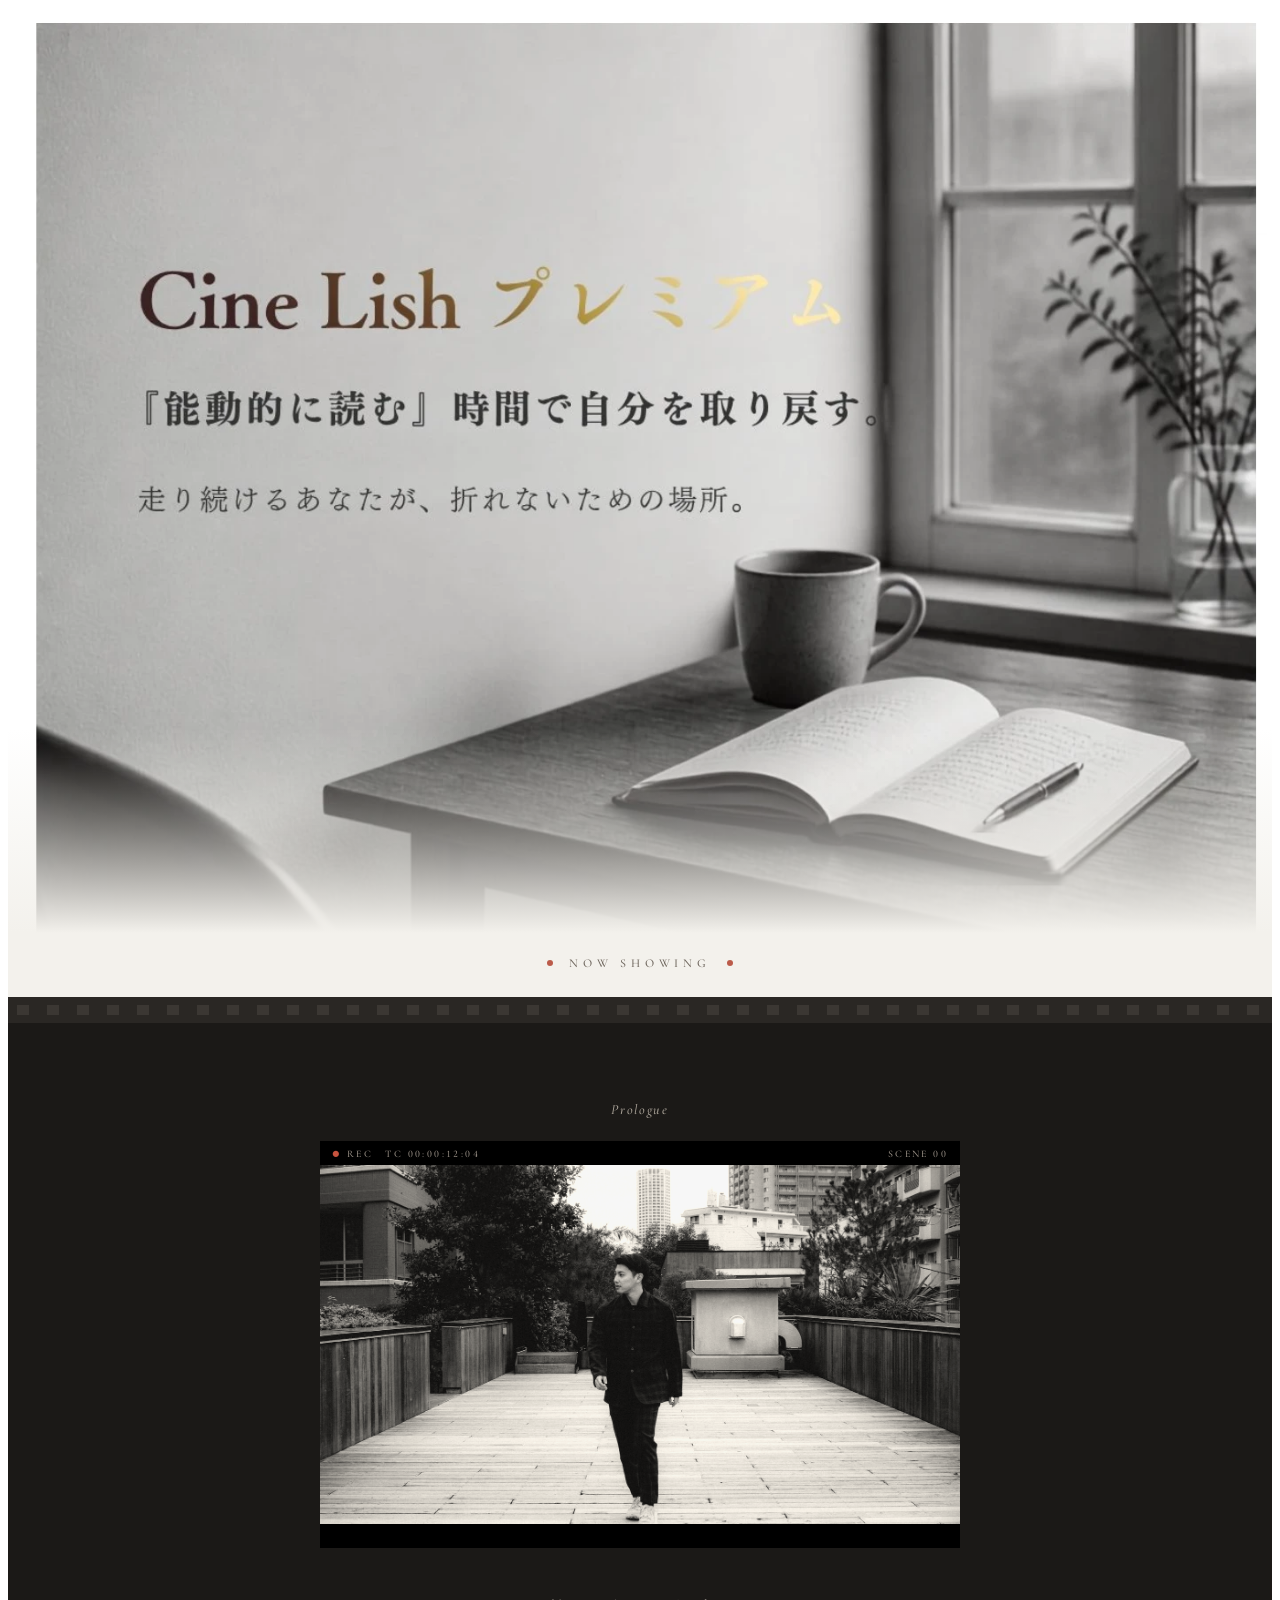
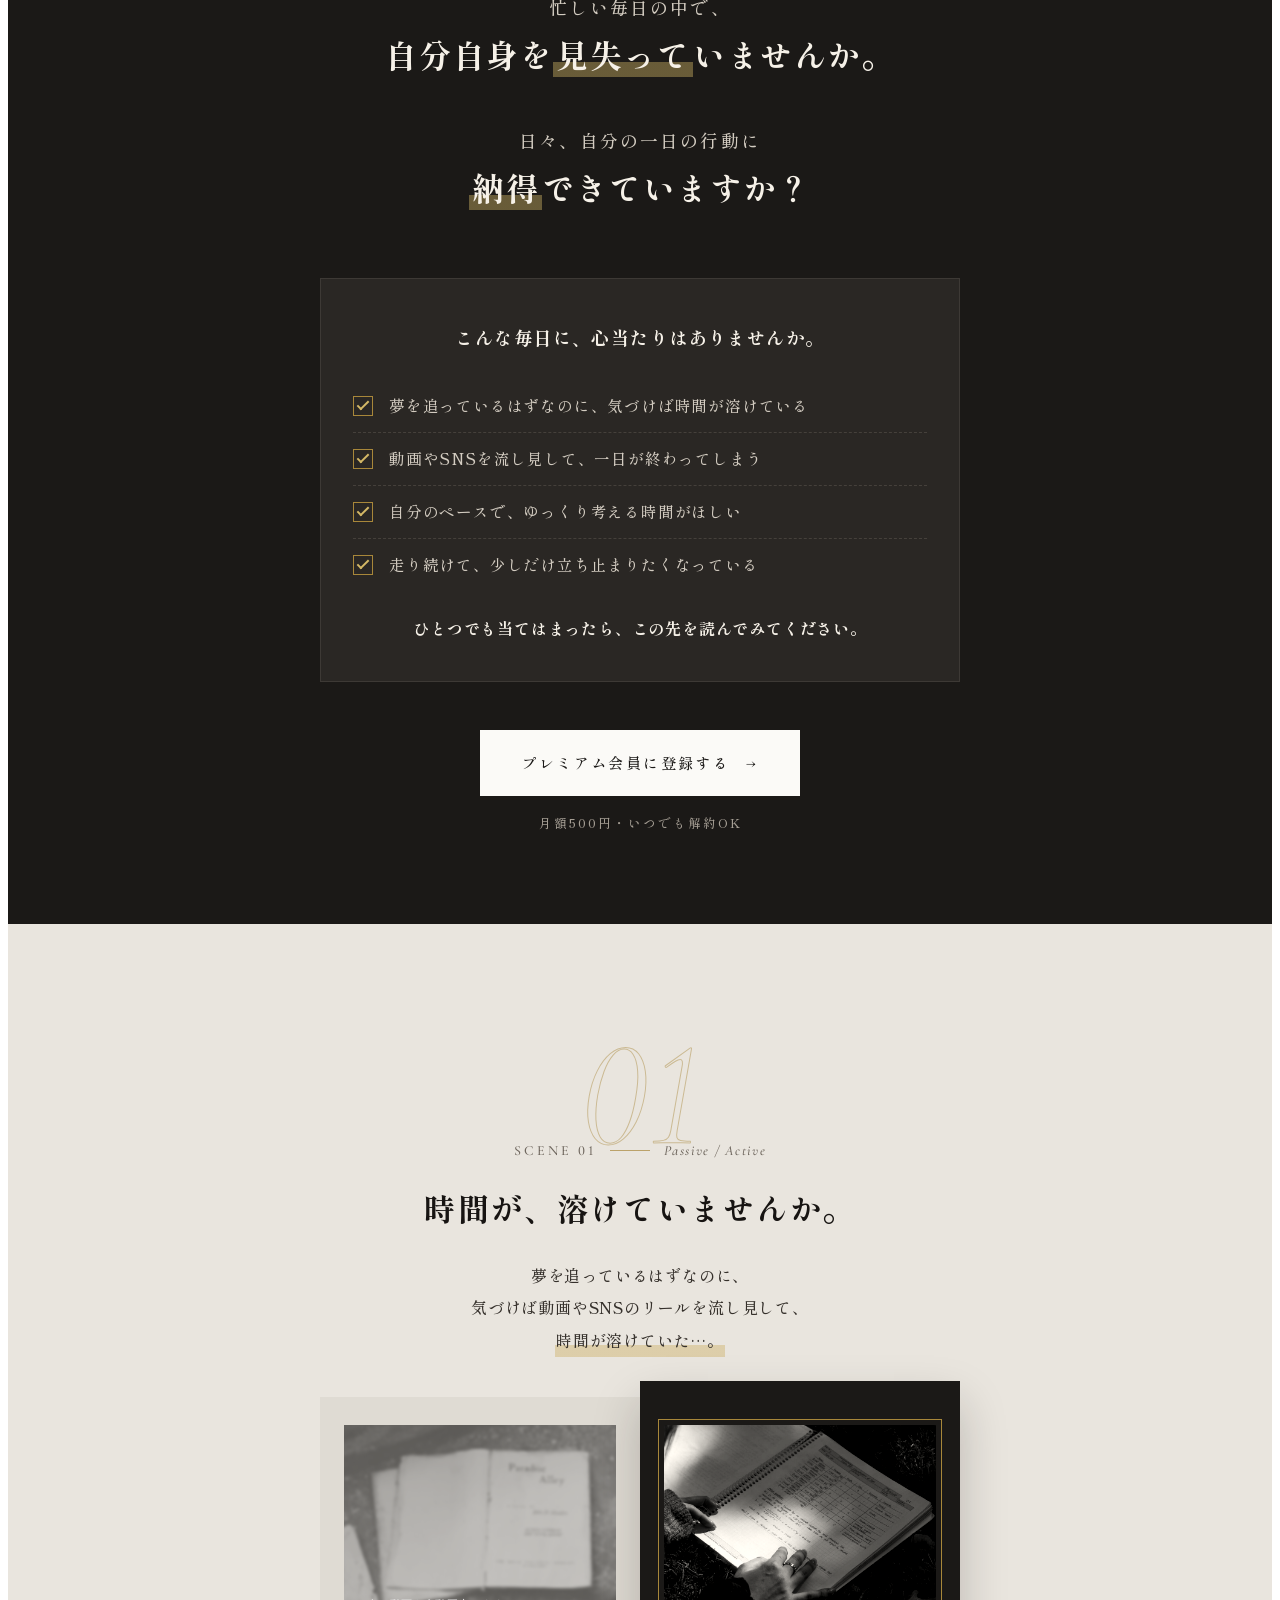
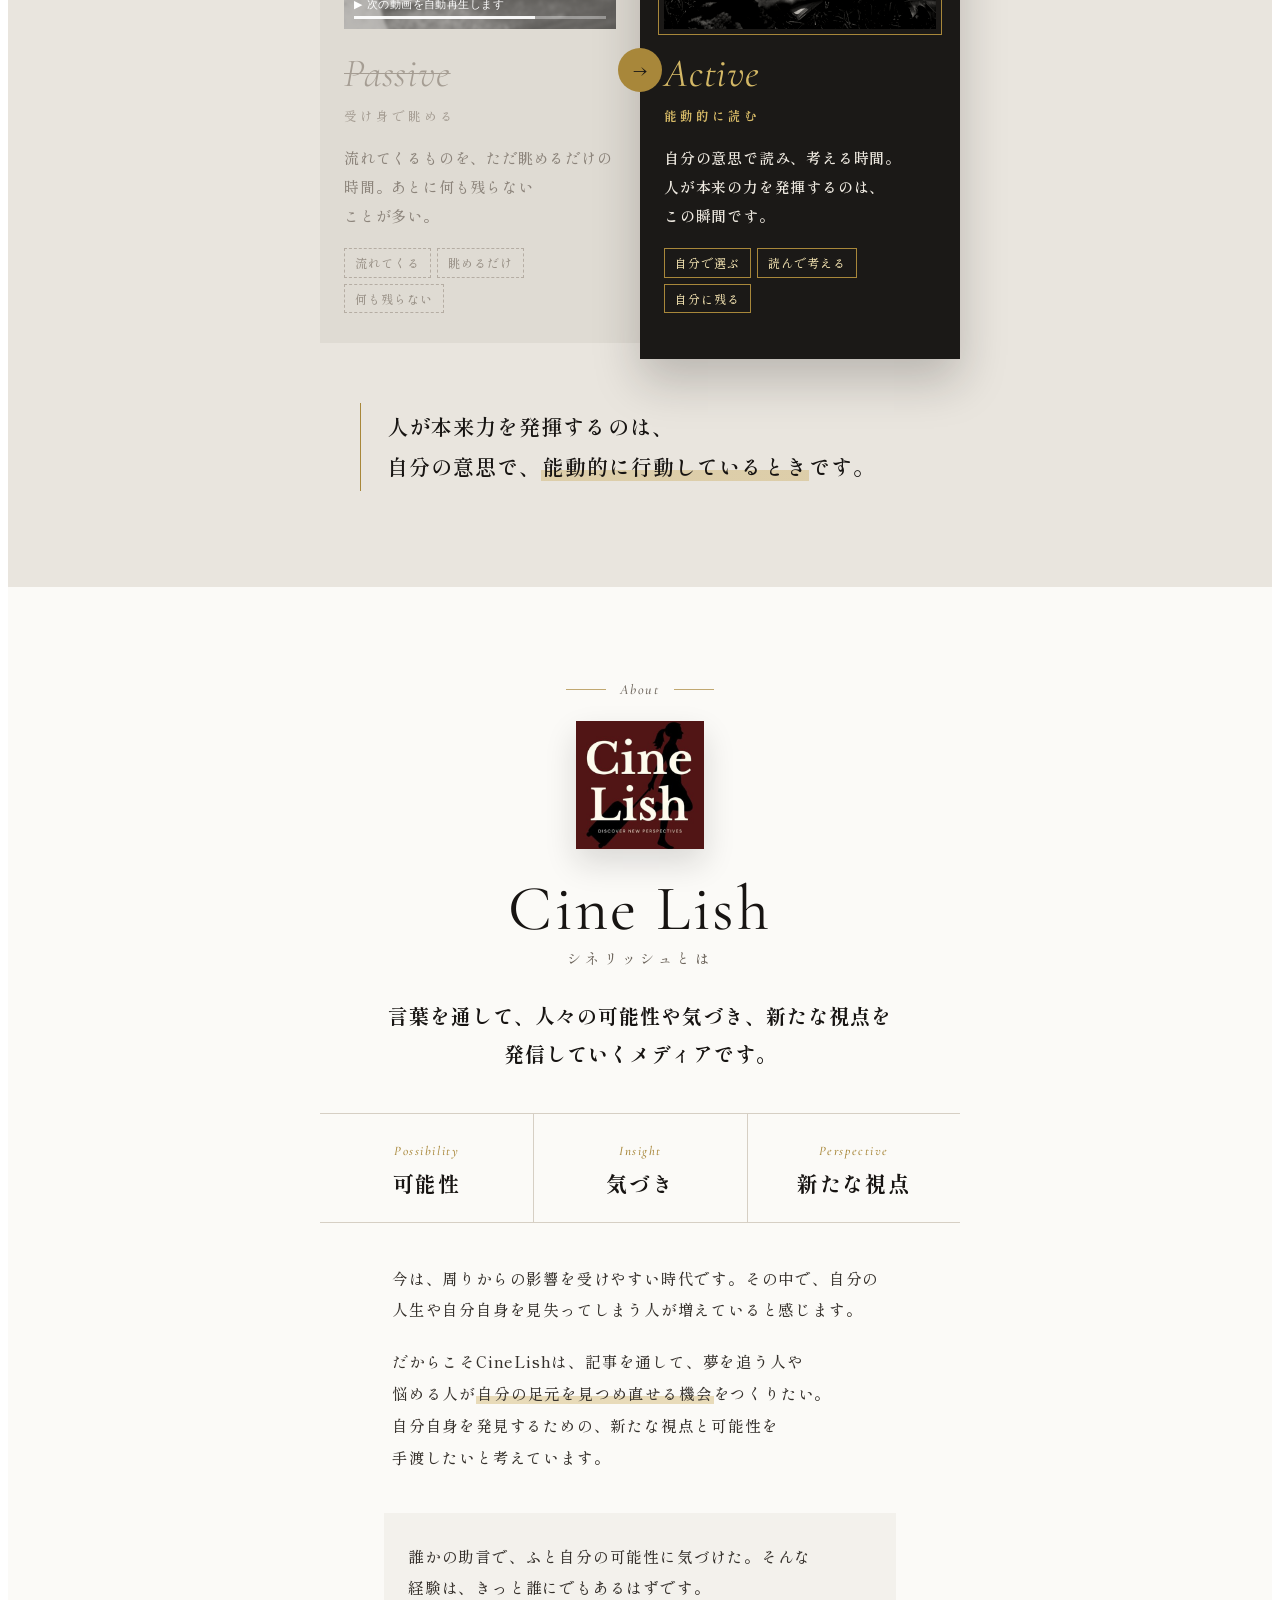
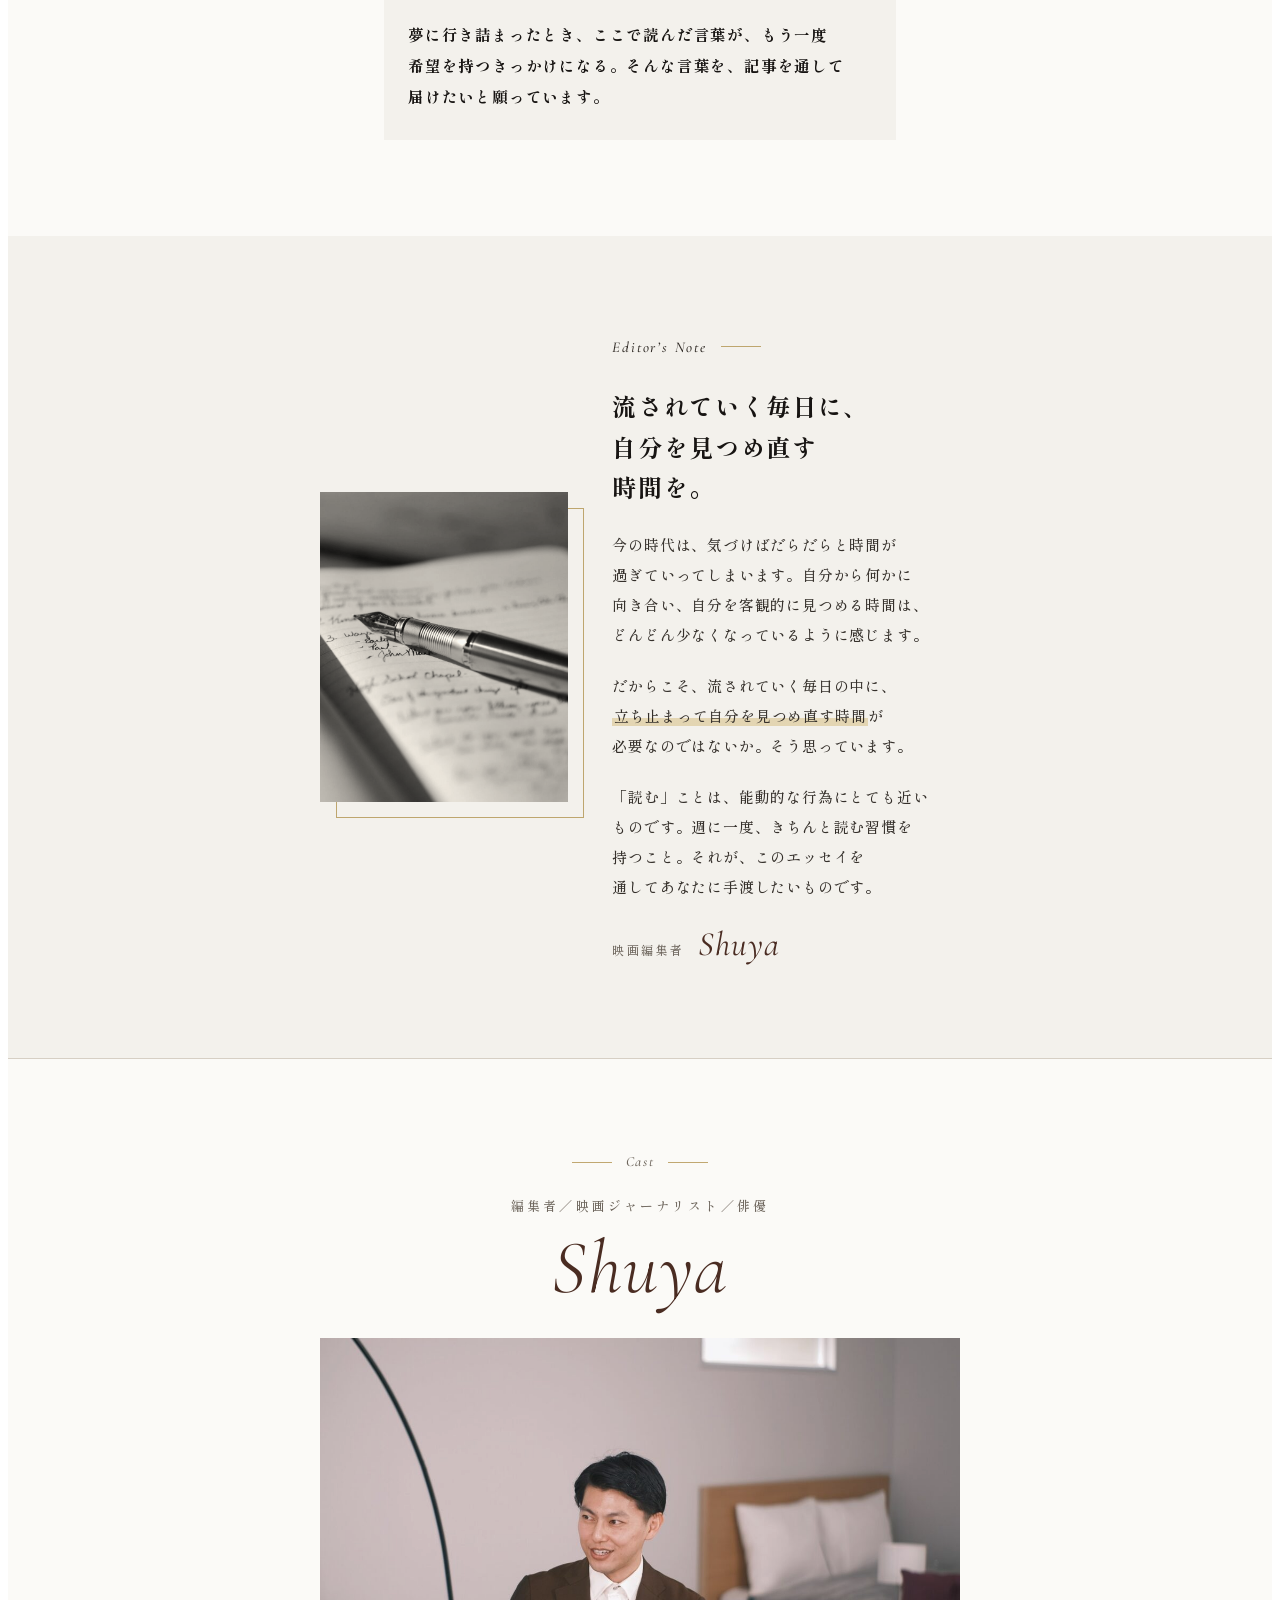
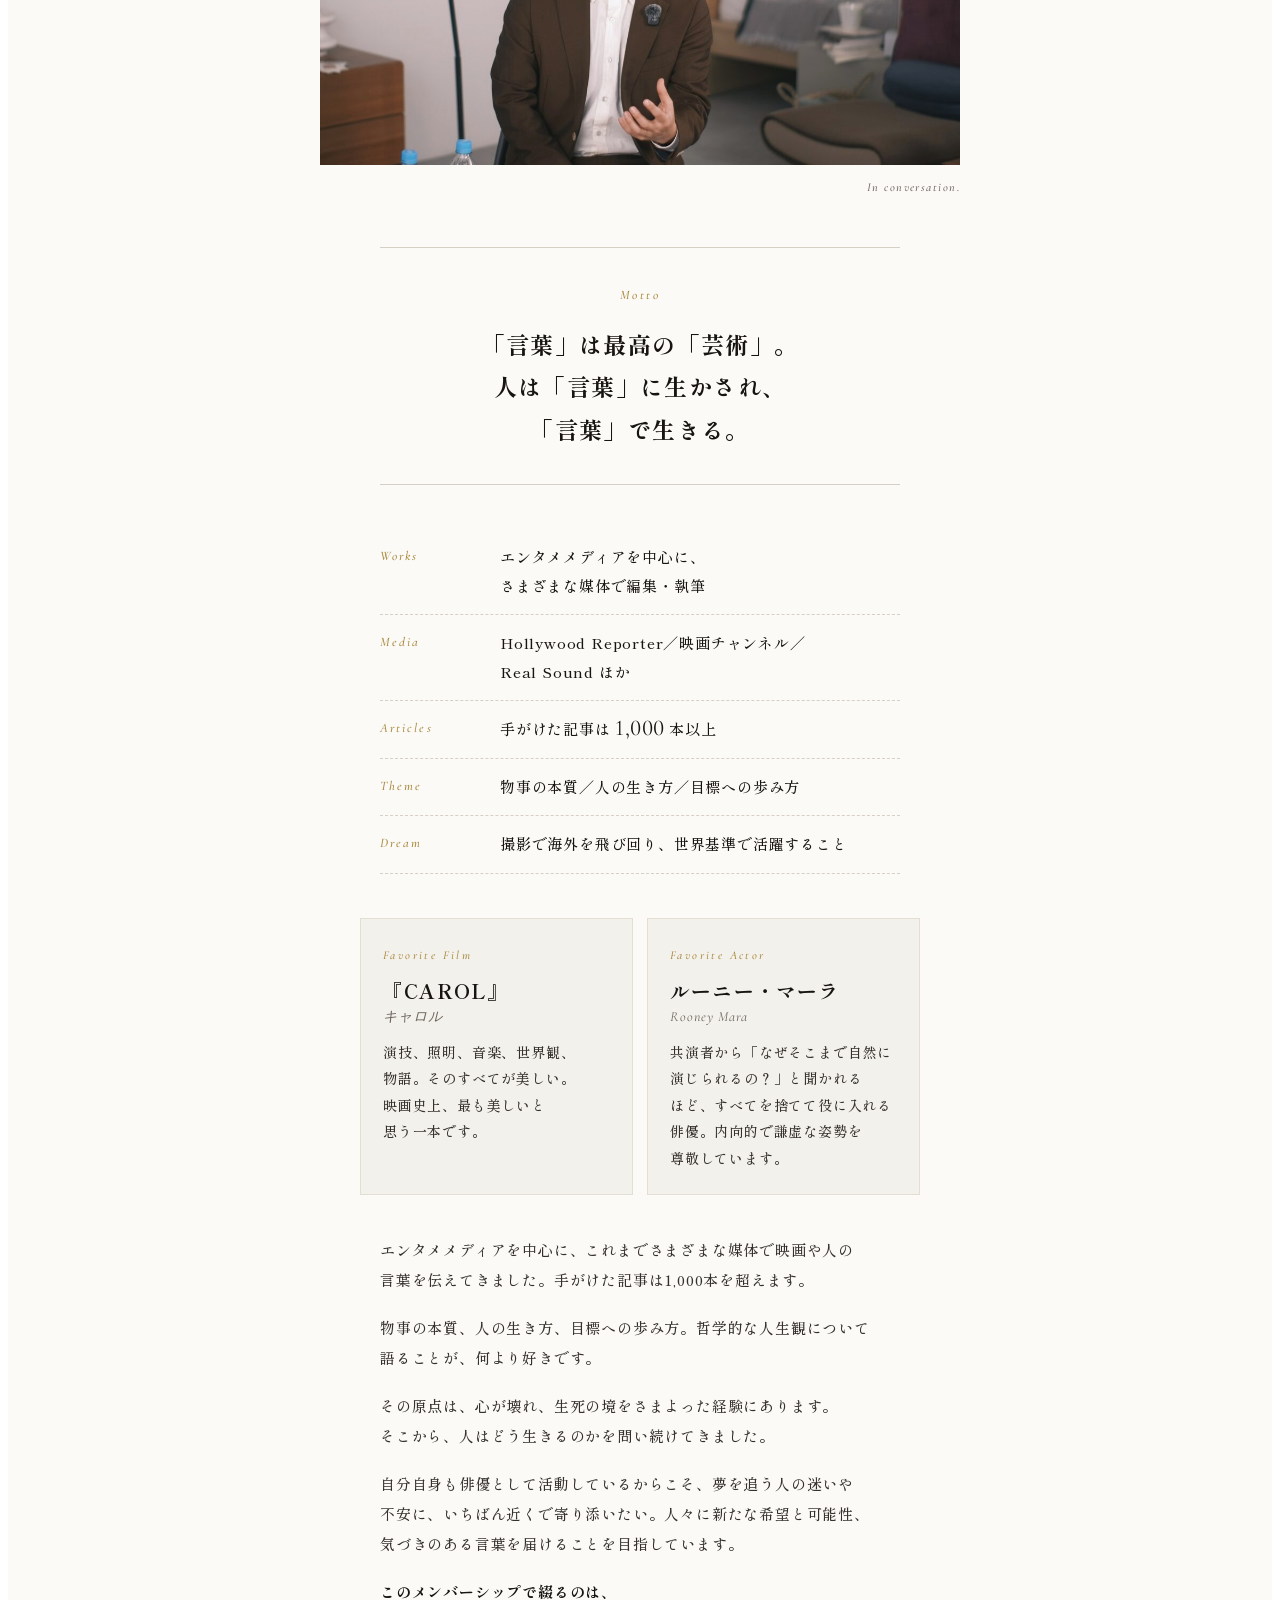
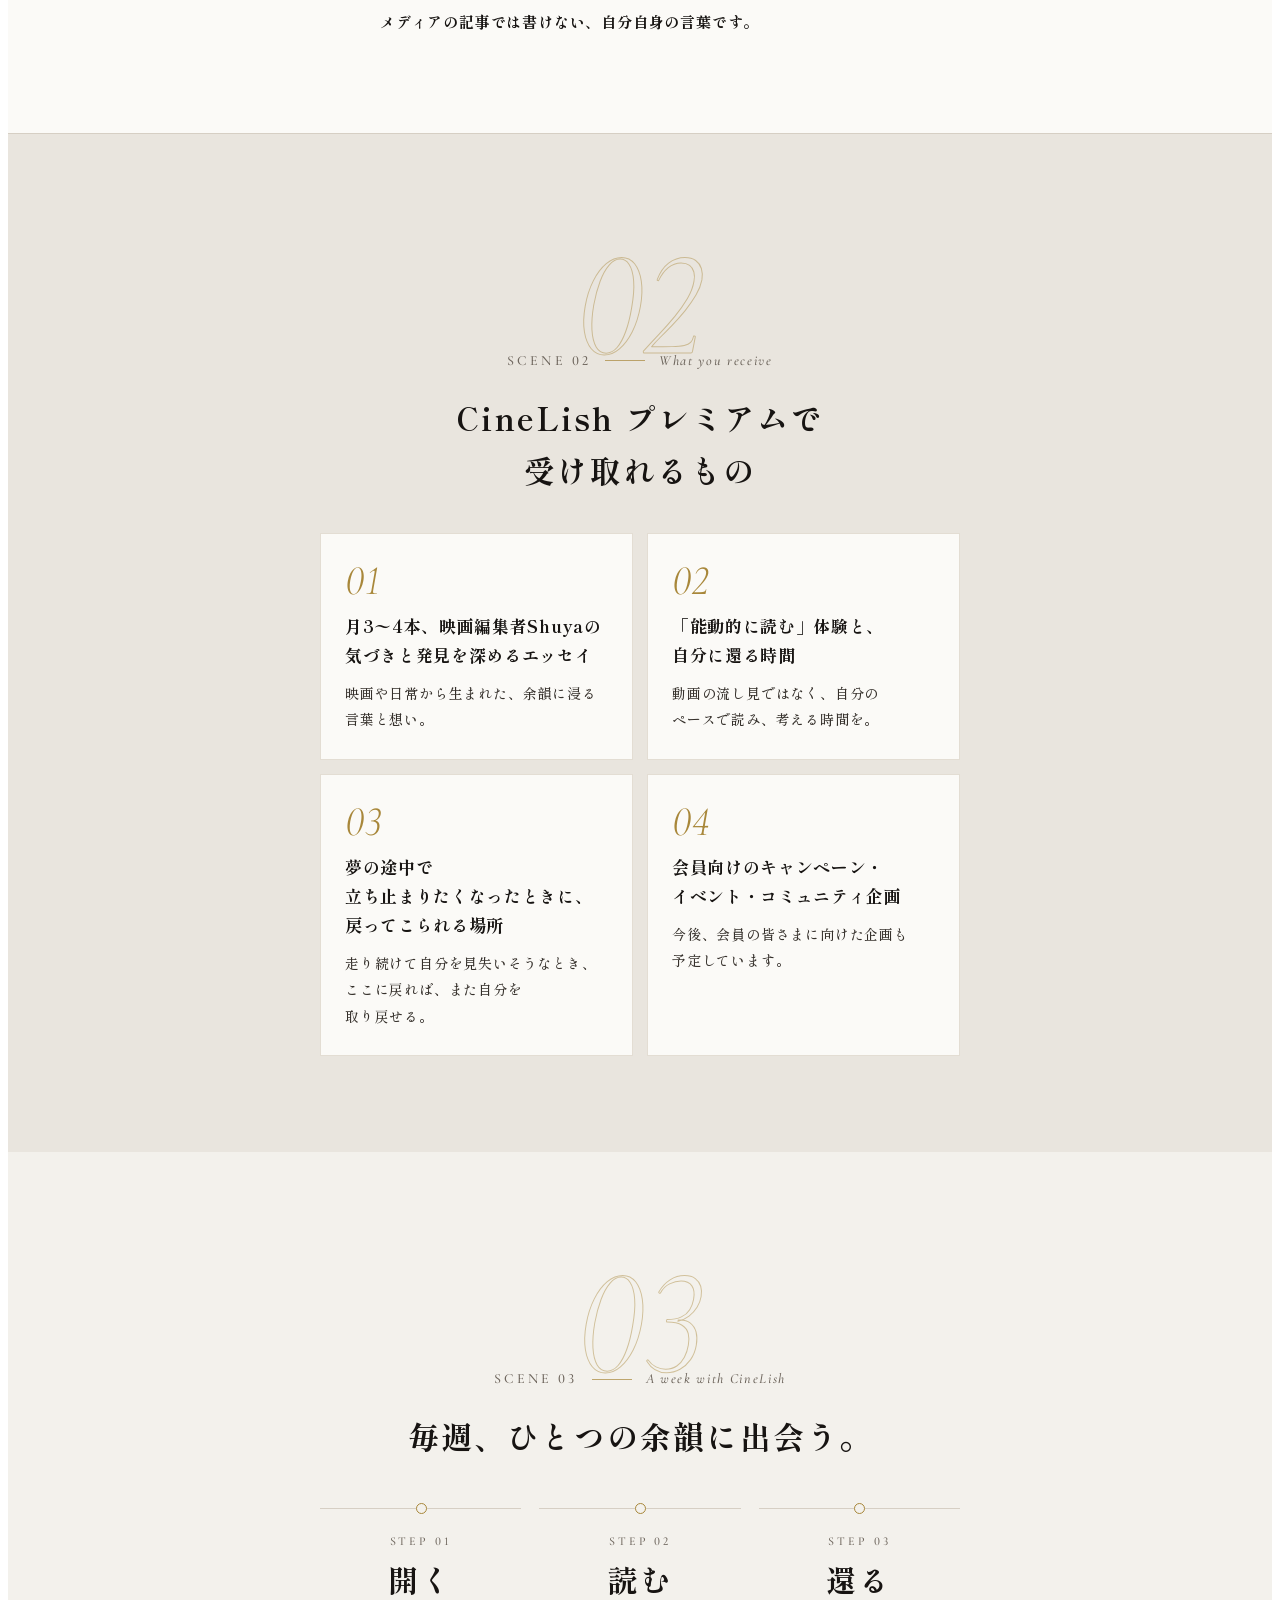
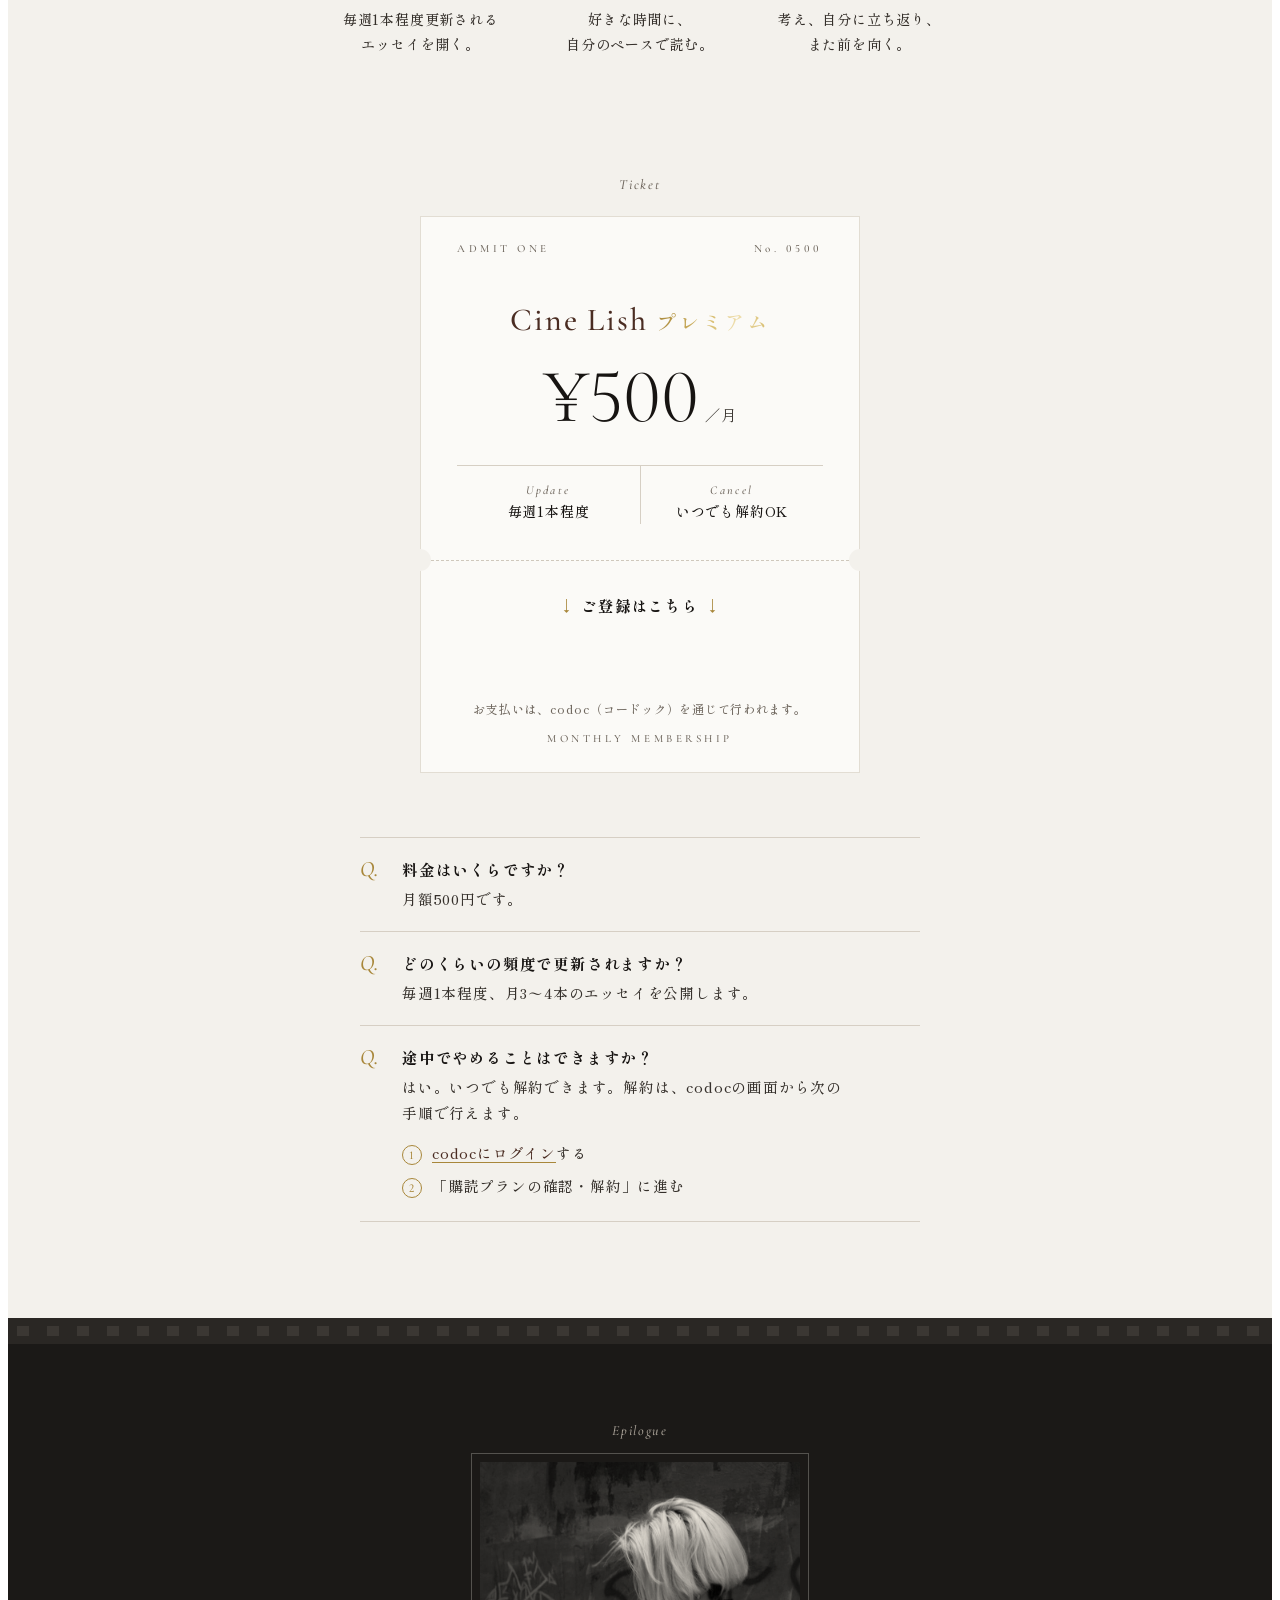
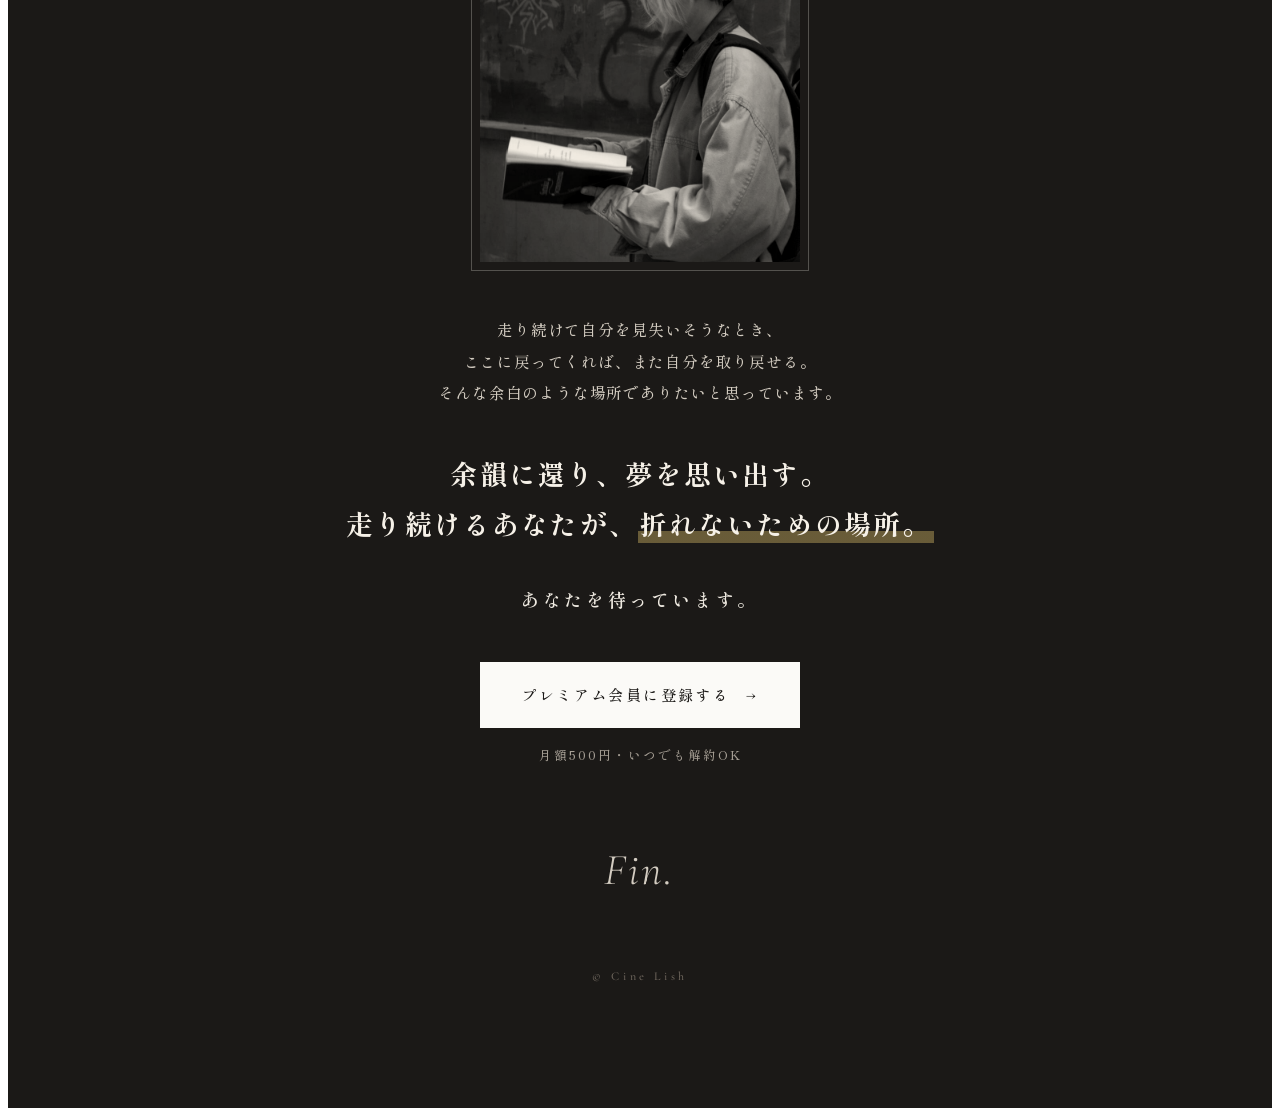
==== commit a1005207: "About: restore the large Cine Lish title under the logo Co-Authored-By: Claude Opus 5.5 <noreply@ant" ====
--- a/lp/cinelish-premium/index.html
+++ b/lp/cinelish-premium/index.html
@@ -346,8 +346,8 @@
     color: var(--ink);
   }
   #cinelish-lp p.cl-about-mark small { display: block; margin-top: 10px; font-family: var(--serif-ja); font-size: 14px; font-weight: 500; letter-spacing: .3em; color: var(--ink-faint); }
-  #cinelish-lp .cl-about-logo { display: flex; flex-direction: column; align-items: center; }
-  #cinelish-lp .cl-about-logo img { width: min(180px, 46%); height: auto; box-shadow: 0 14px 30px rgba(23, 20, 18, .14); }
+  #cinelish-lp .cl-about-logo { display: flex; flex-direction: column; align-items: center; margin-bottom: 28px; }
+  #cinelish-lp .cl-about-logo img { width: min(128px, 34%); height: auto; box-shadow: 0 14px 30px rgba(23, 20, 18, .14); }
   #cinelish-lp .cl-about-logo figcaption { margin-top: 18px; font-size: 14px; letter-spacing: .3em; color: var(--ink-faint); }
   #cinelish-lp p.cl-about-lead { max-width: 30em; margin: 32px auto 0; font-size: clamp(17px, 3.4vw, 20px); font-weight: 700; line-height: 1.9; letter-spacing: .05em; }
   #cinelish-lp .cl-pillars { display: grid; grid-template-columns: repeat(3, 1fr); margin: 40px 0 0; border-top: 1px solid var(--line); border-bottom: 1px solid var(--line); }
@@ -729,7 +729,8 @@
   <section class="cl-about">
     <div class="cl-wrap">
       <p class="cl-eyebrow cl-reveal"><span class="cl-eb-line"></span><i>About</i><span class="cl-eb-line"></span></p>
-      <figure class="cl-about-logo cl-reveal"><img src="img/logo.jpg" width="400" height="400" alt="Cine Lish ― Discover new perspectives"><figcaption>シネリッシュとは</figcaption></figure>
+      <figure class="cl-about-logo cl-reveal"><img src="img/logo.jpg" width="400" height="400" alt="Cine Lish ― Discover new perspectives"></figure>
+      <p class="cl-about-mark cl-reveal">Cine Lish<small>シネリッシュとは</small></p>
       <p class="cl-about-lead cl-reveal"><span class="cl-nw">言葉を通して、</span><span class="cl-nw">人々の可能性や気づき、</span><span class="cl-nw">新たな視点を</span><span class="cl-nw">発信していくメディアです。</span></p>
 
       <ul class="cl-pillars cl-reveal">
